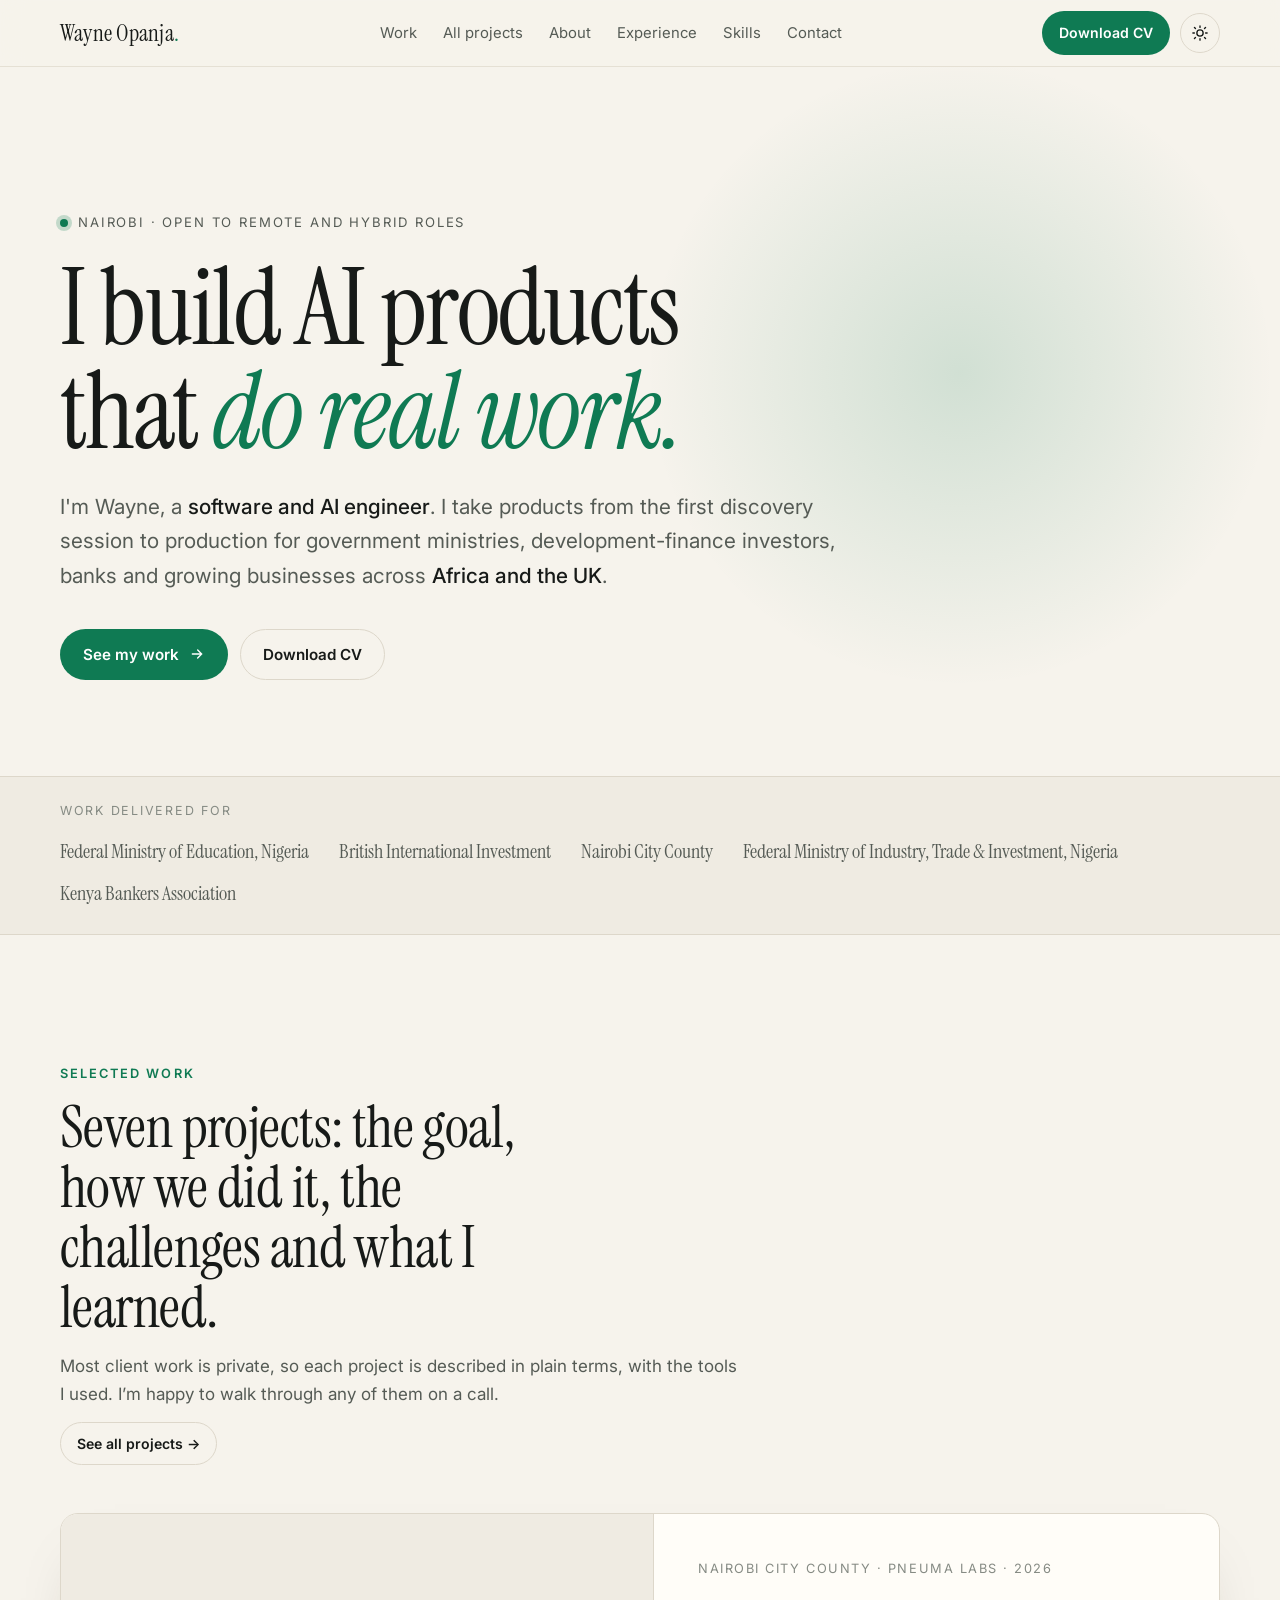
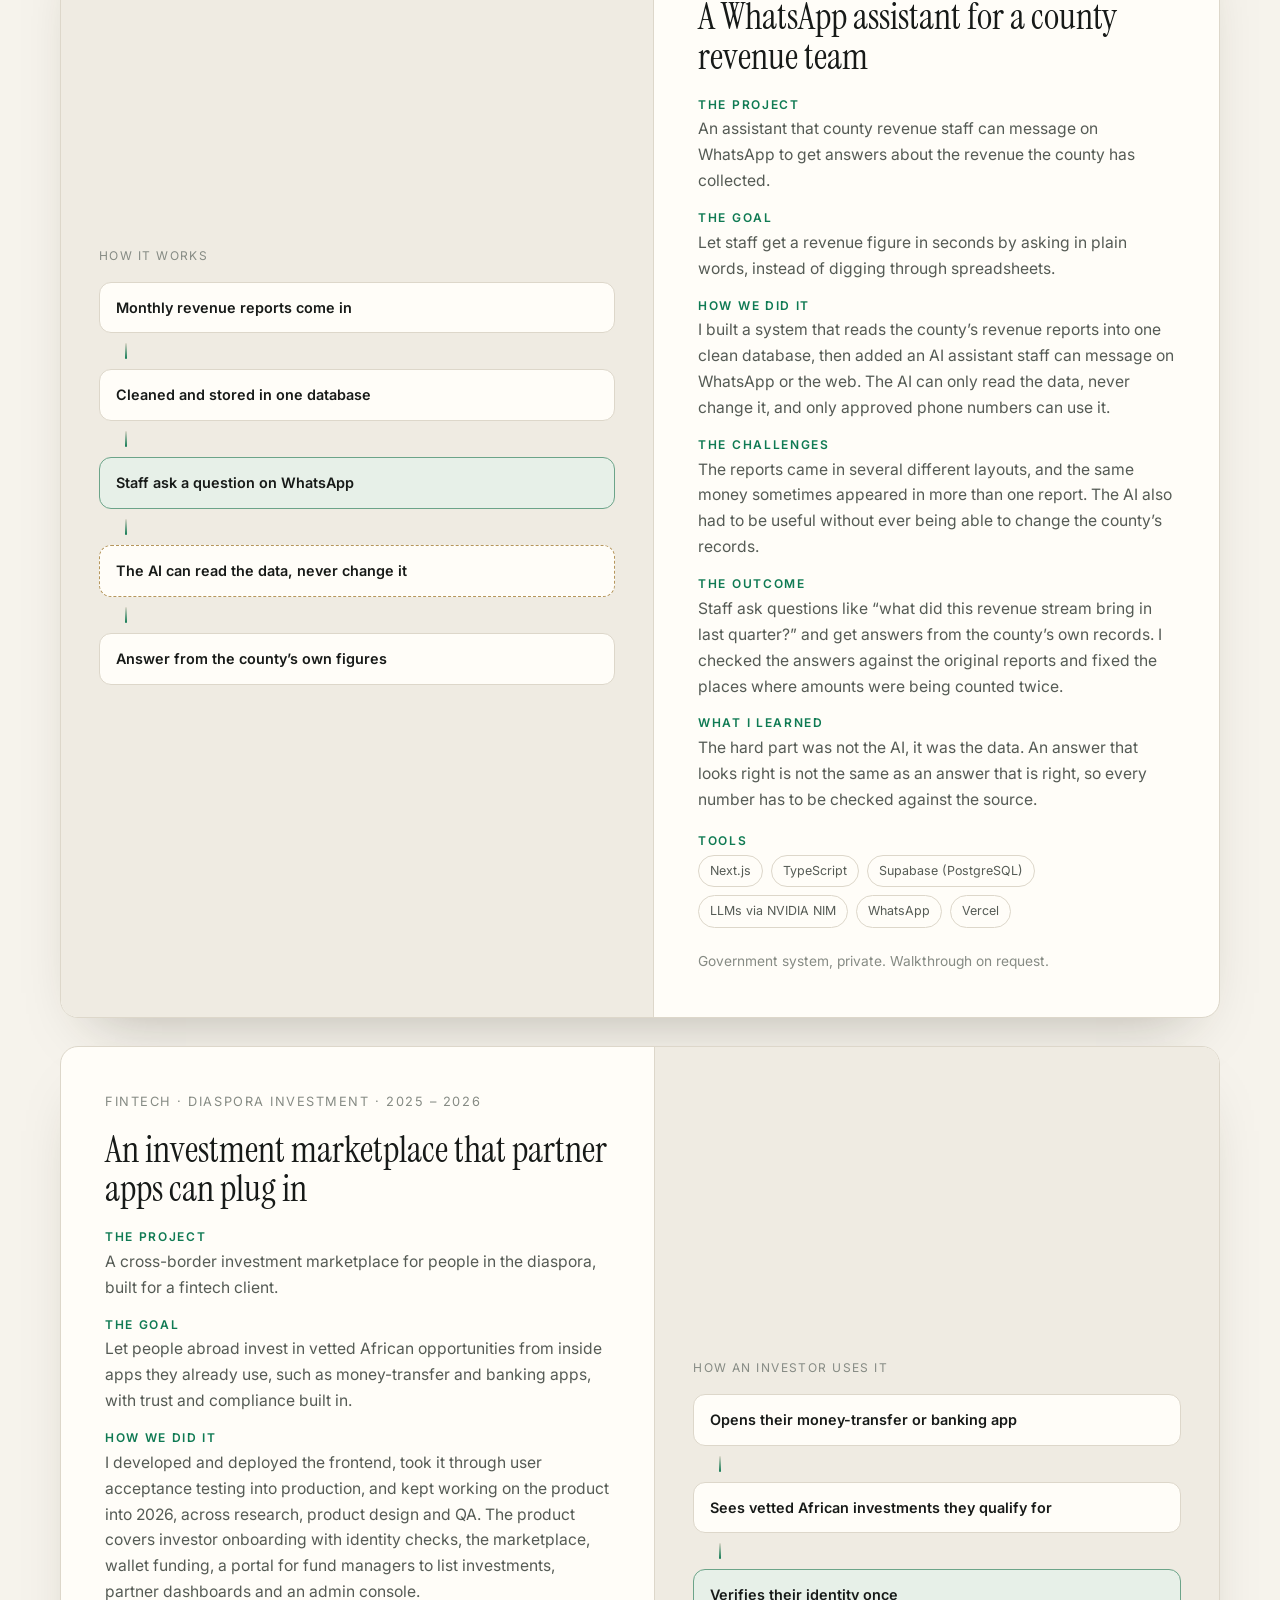
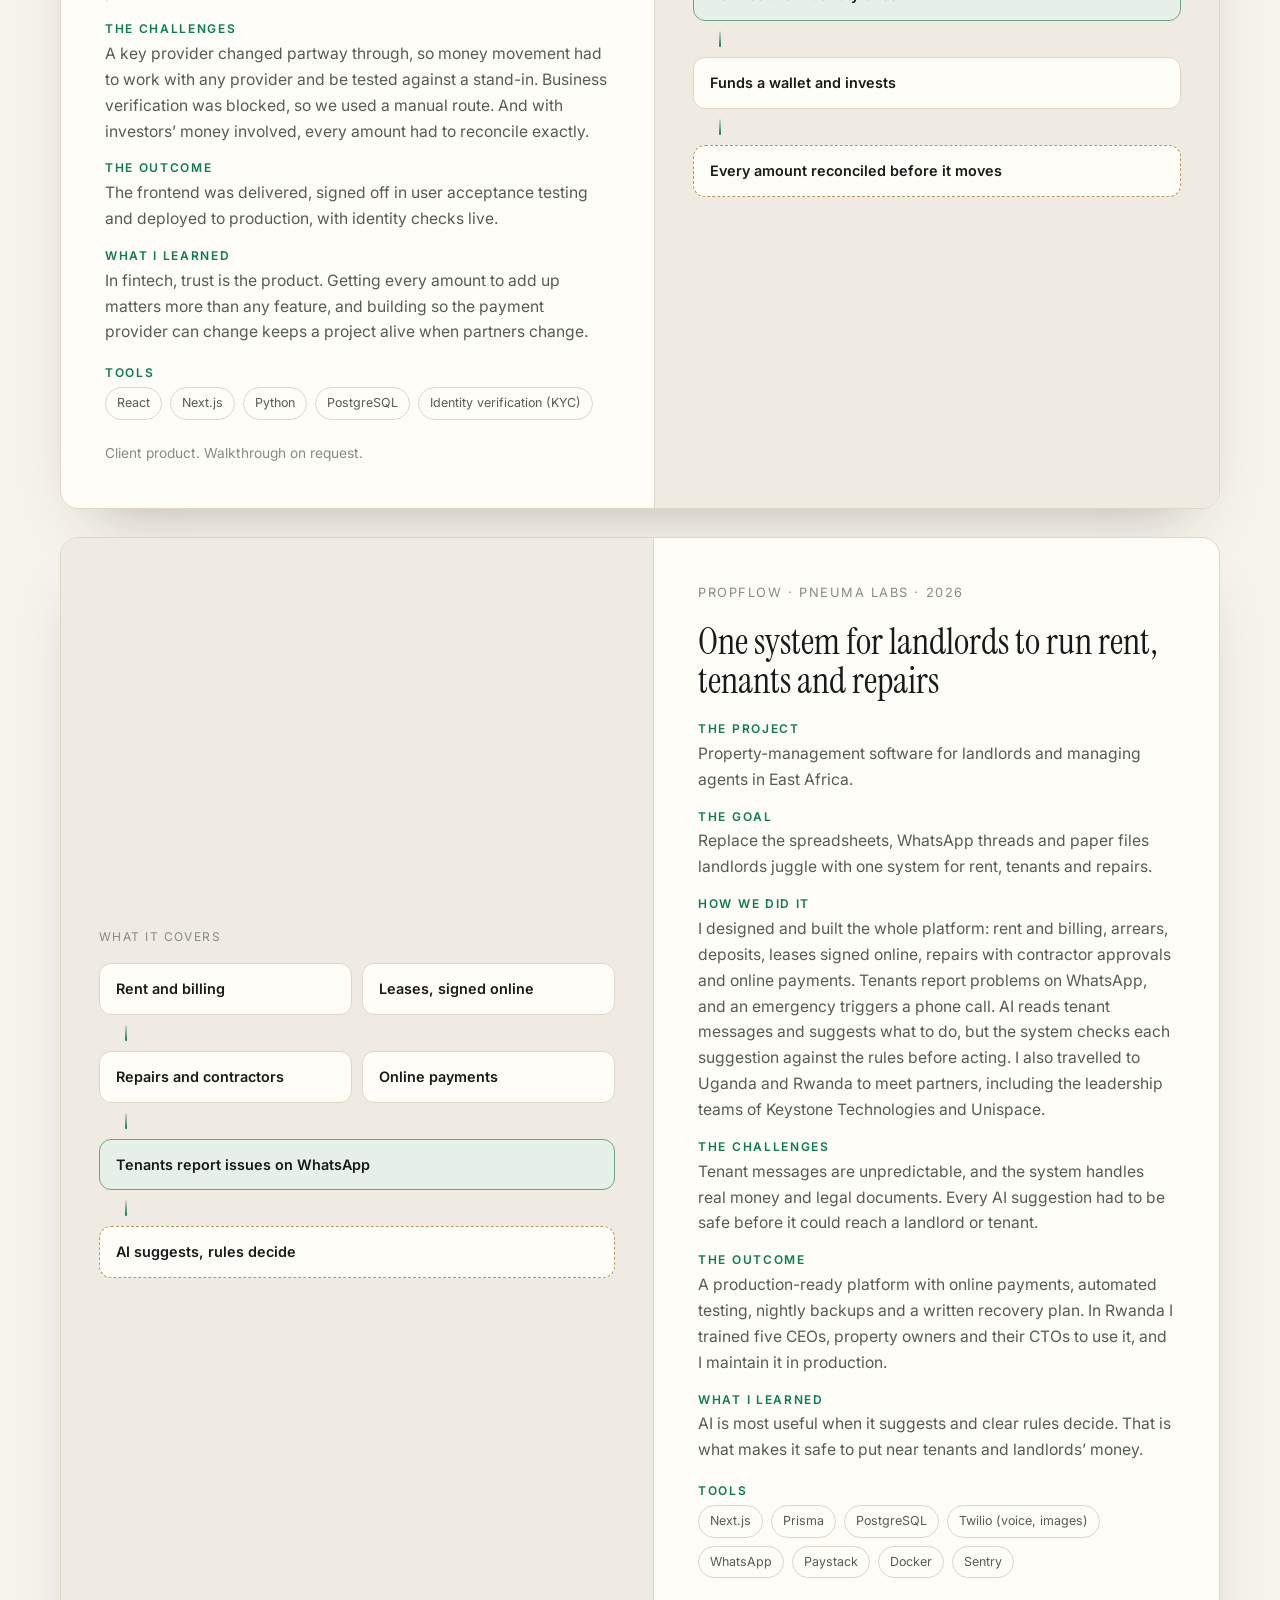
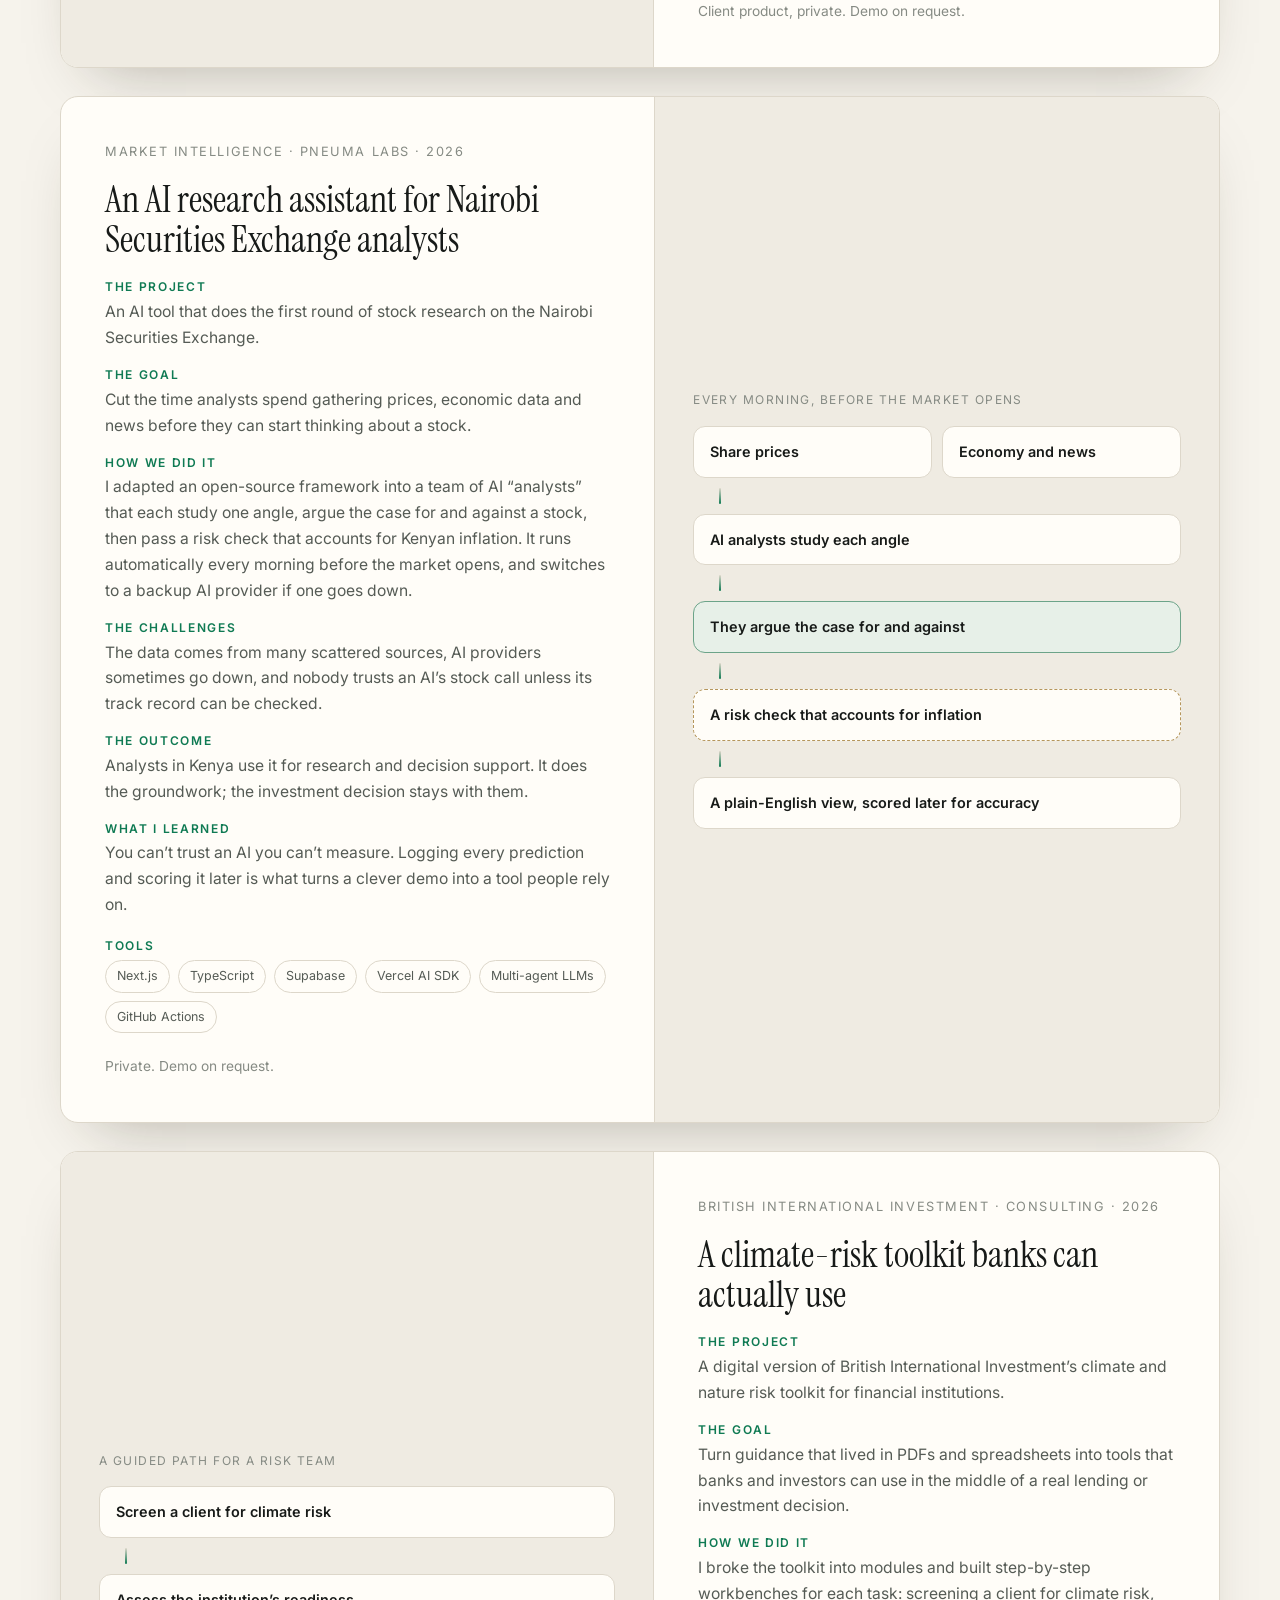
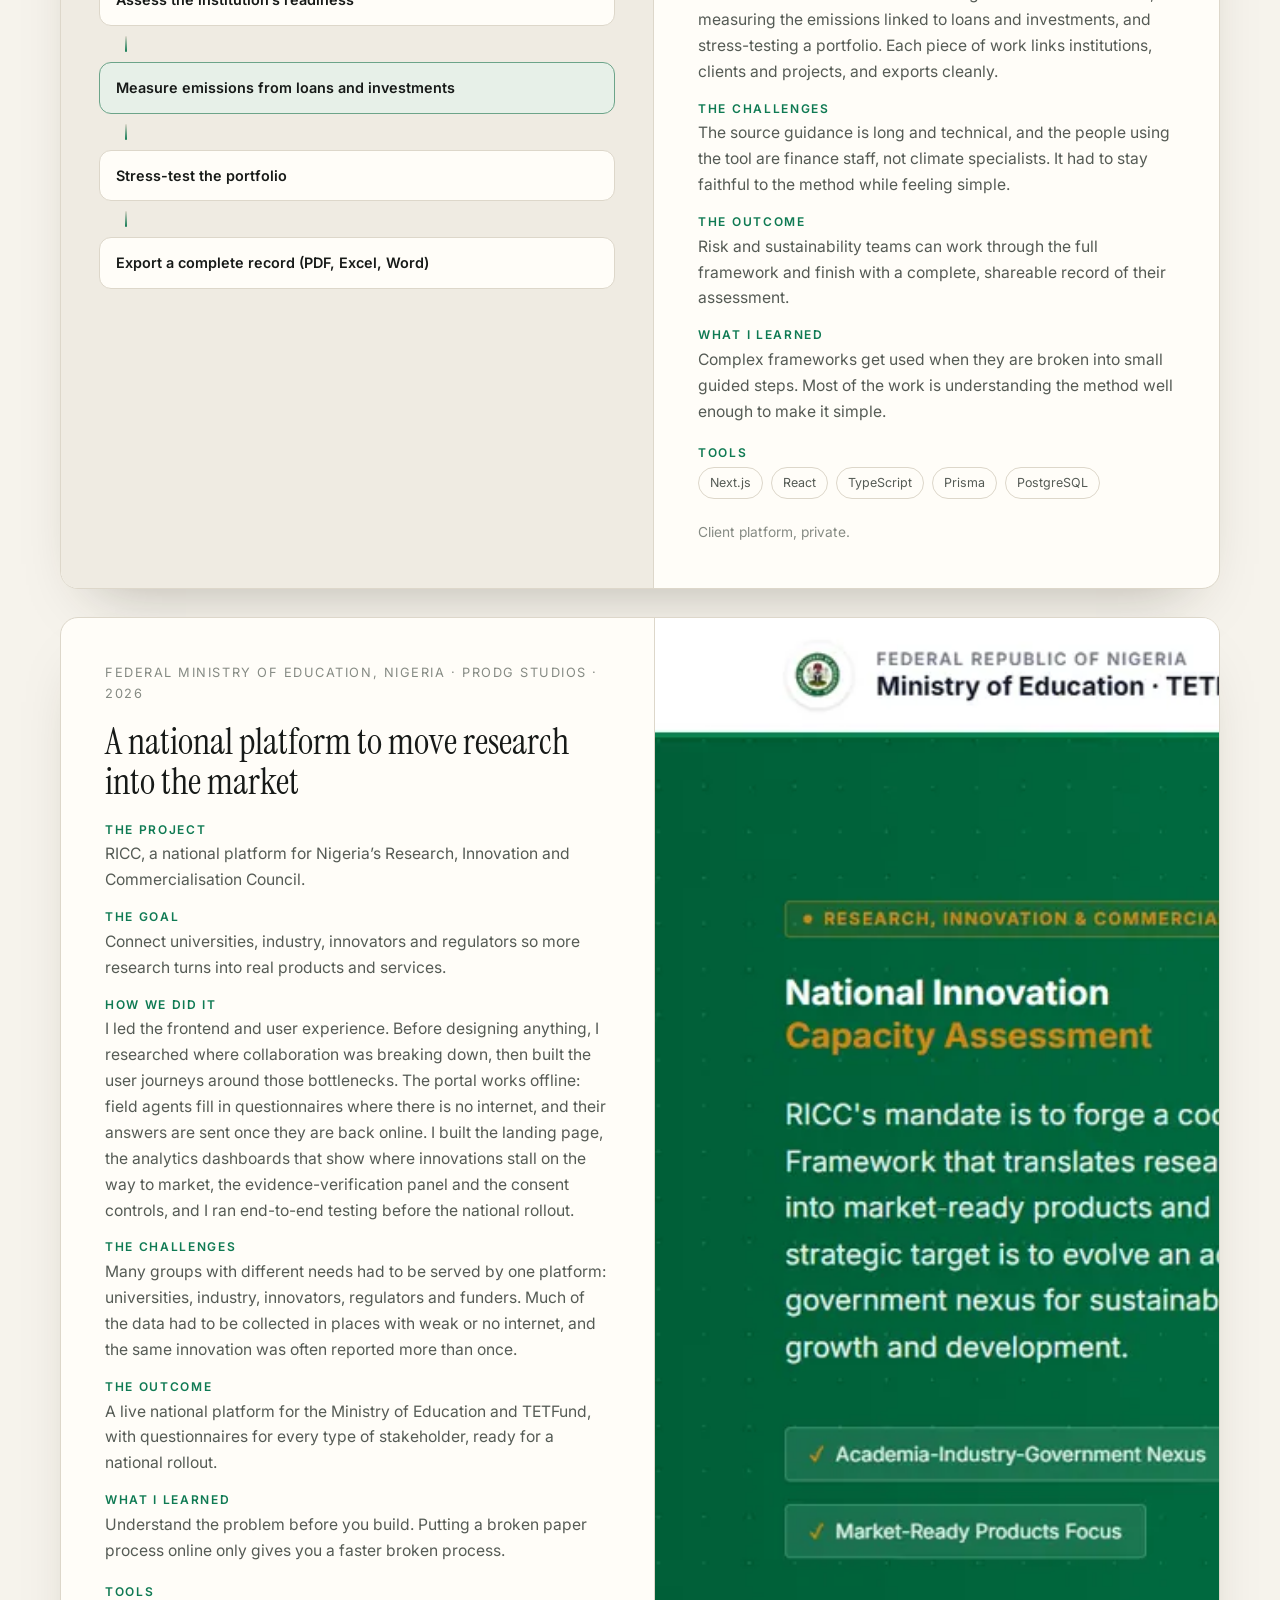
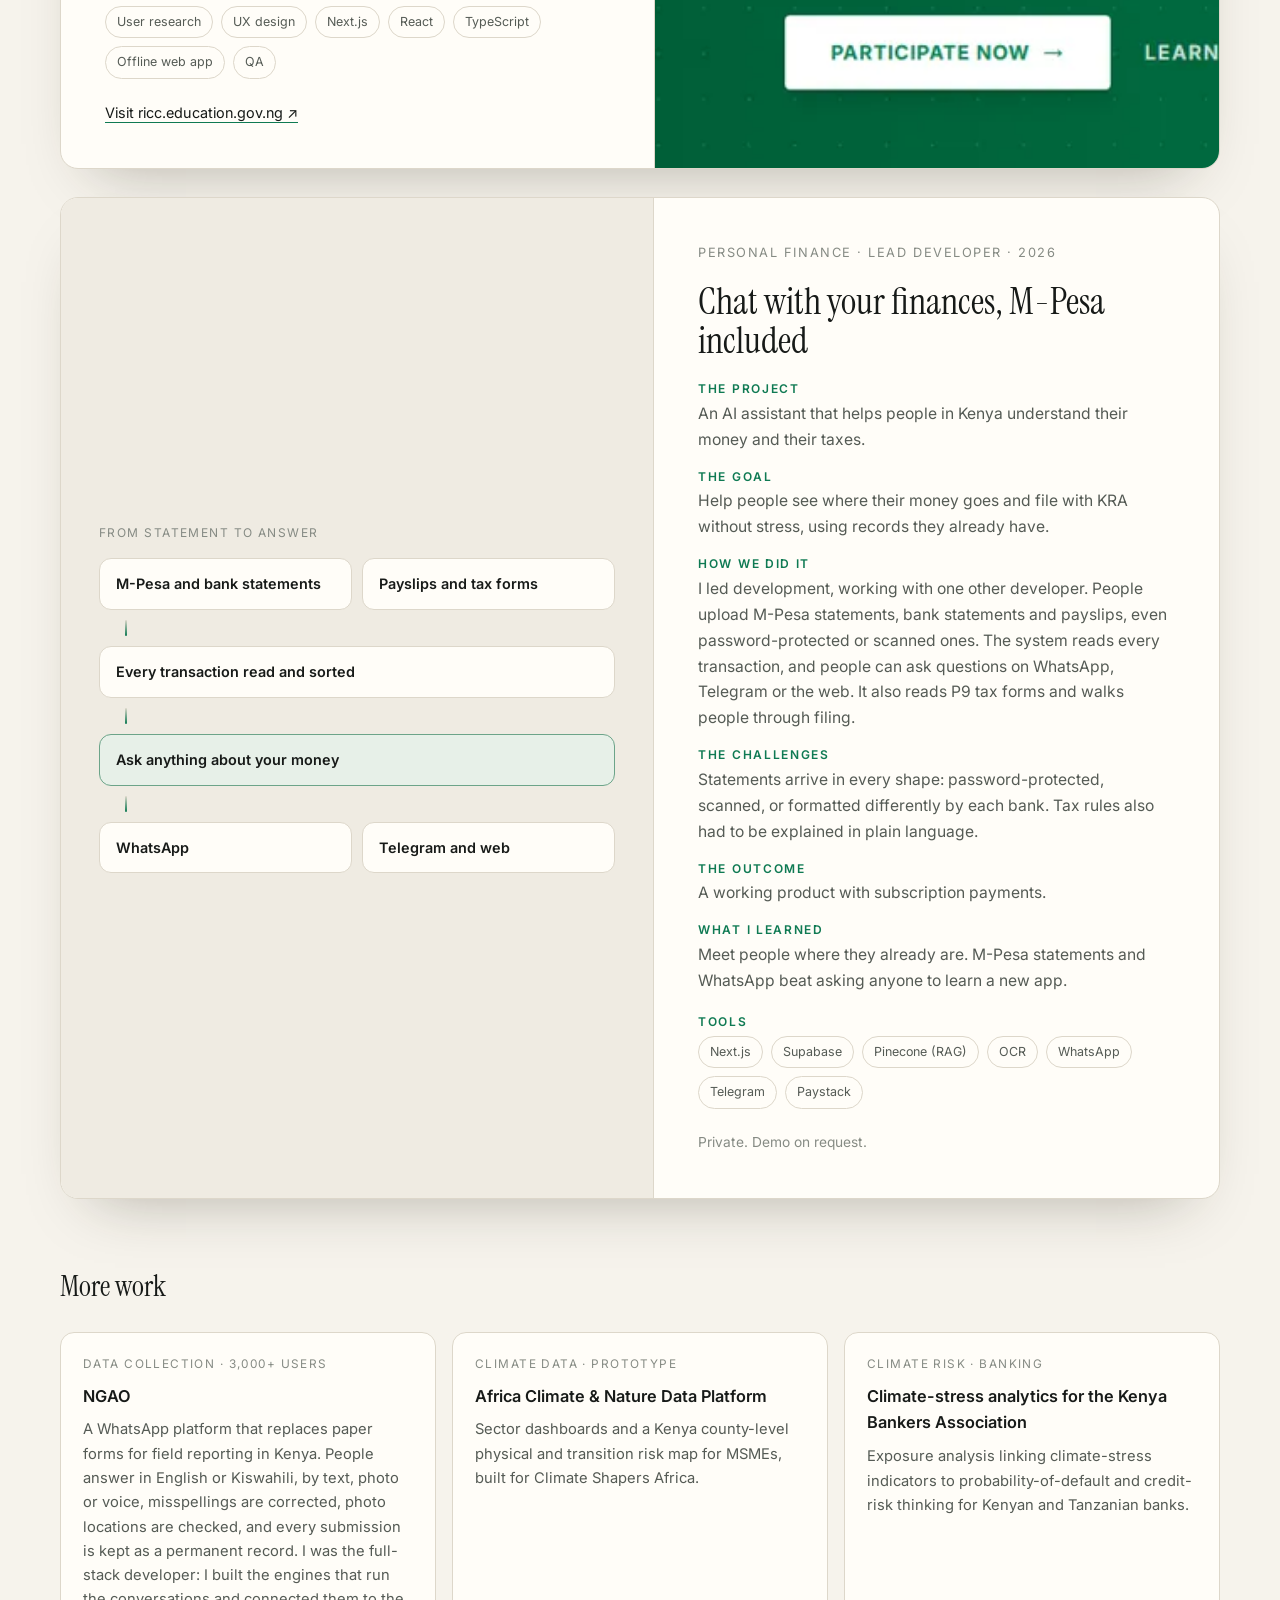
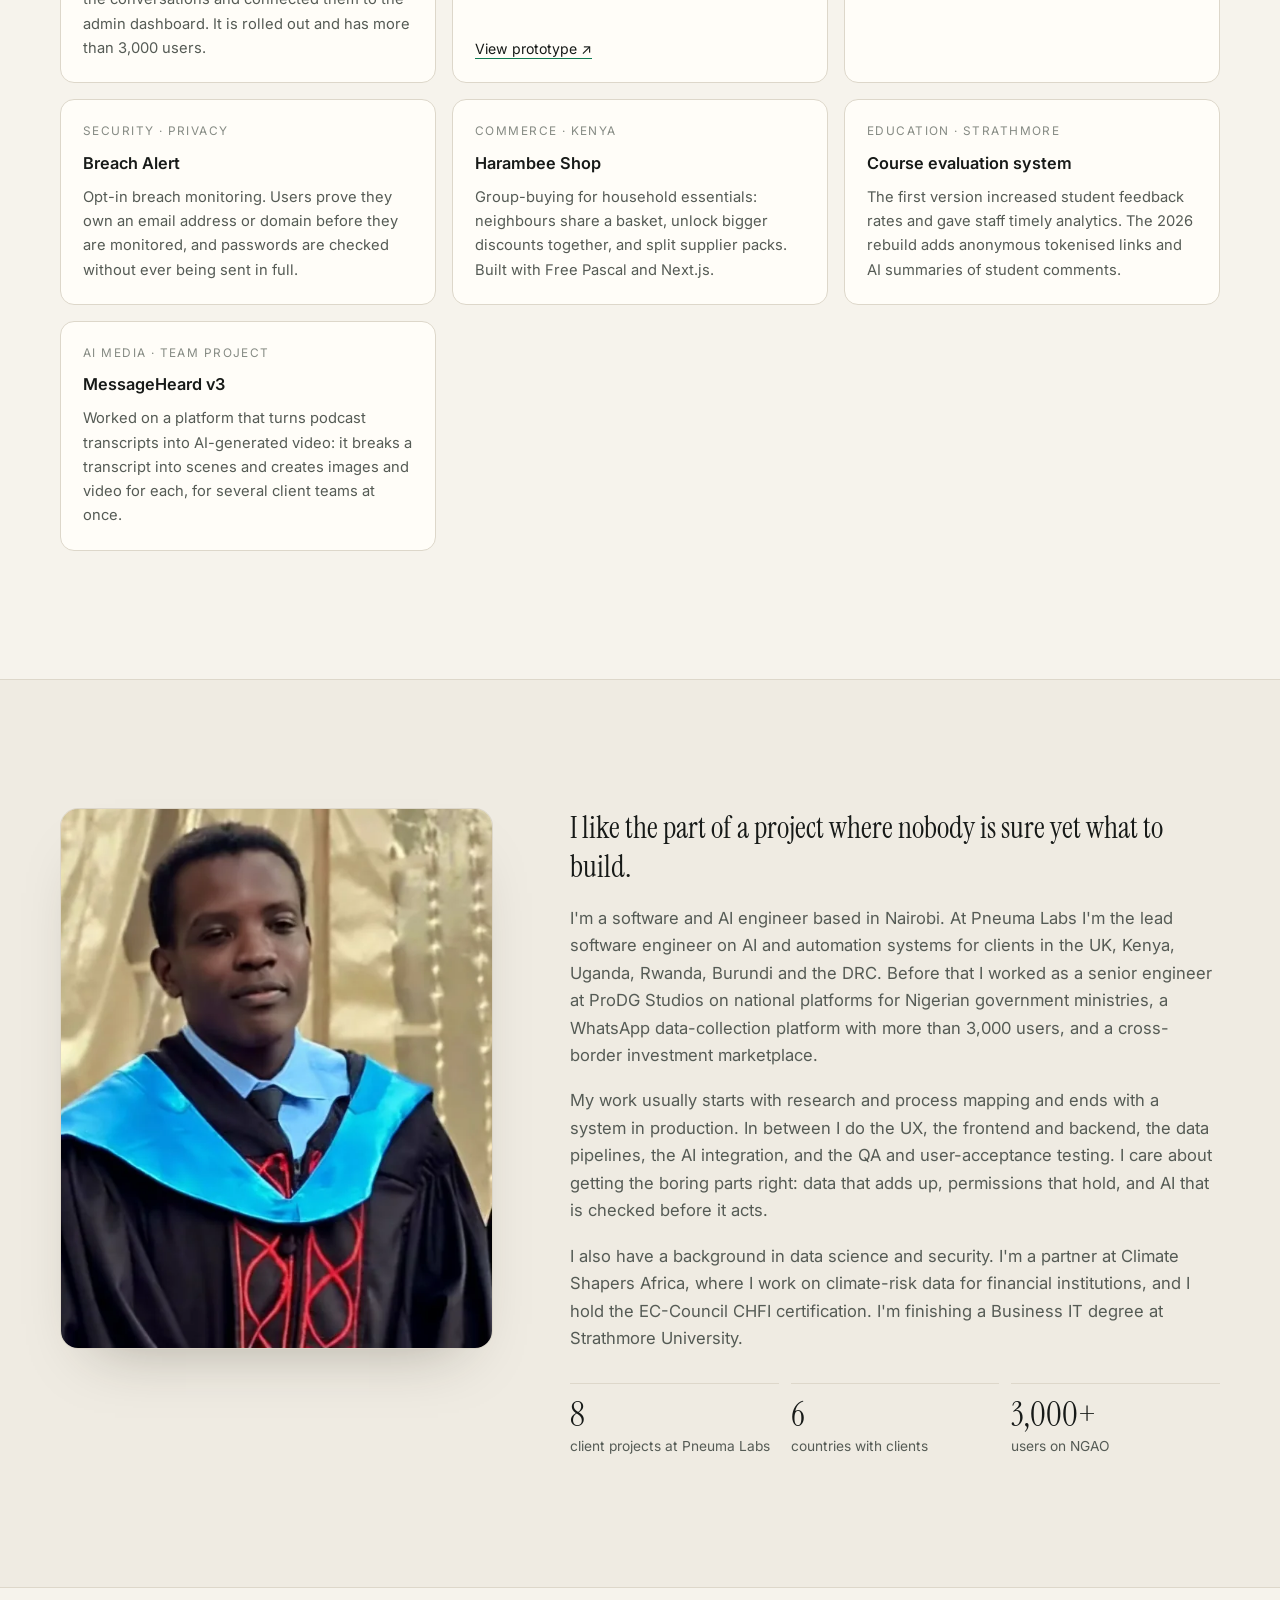
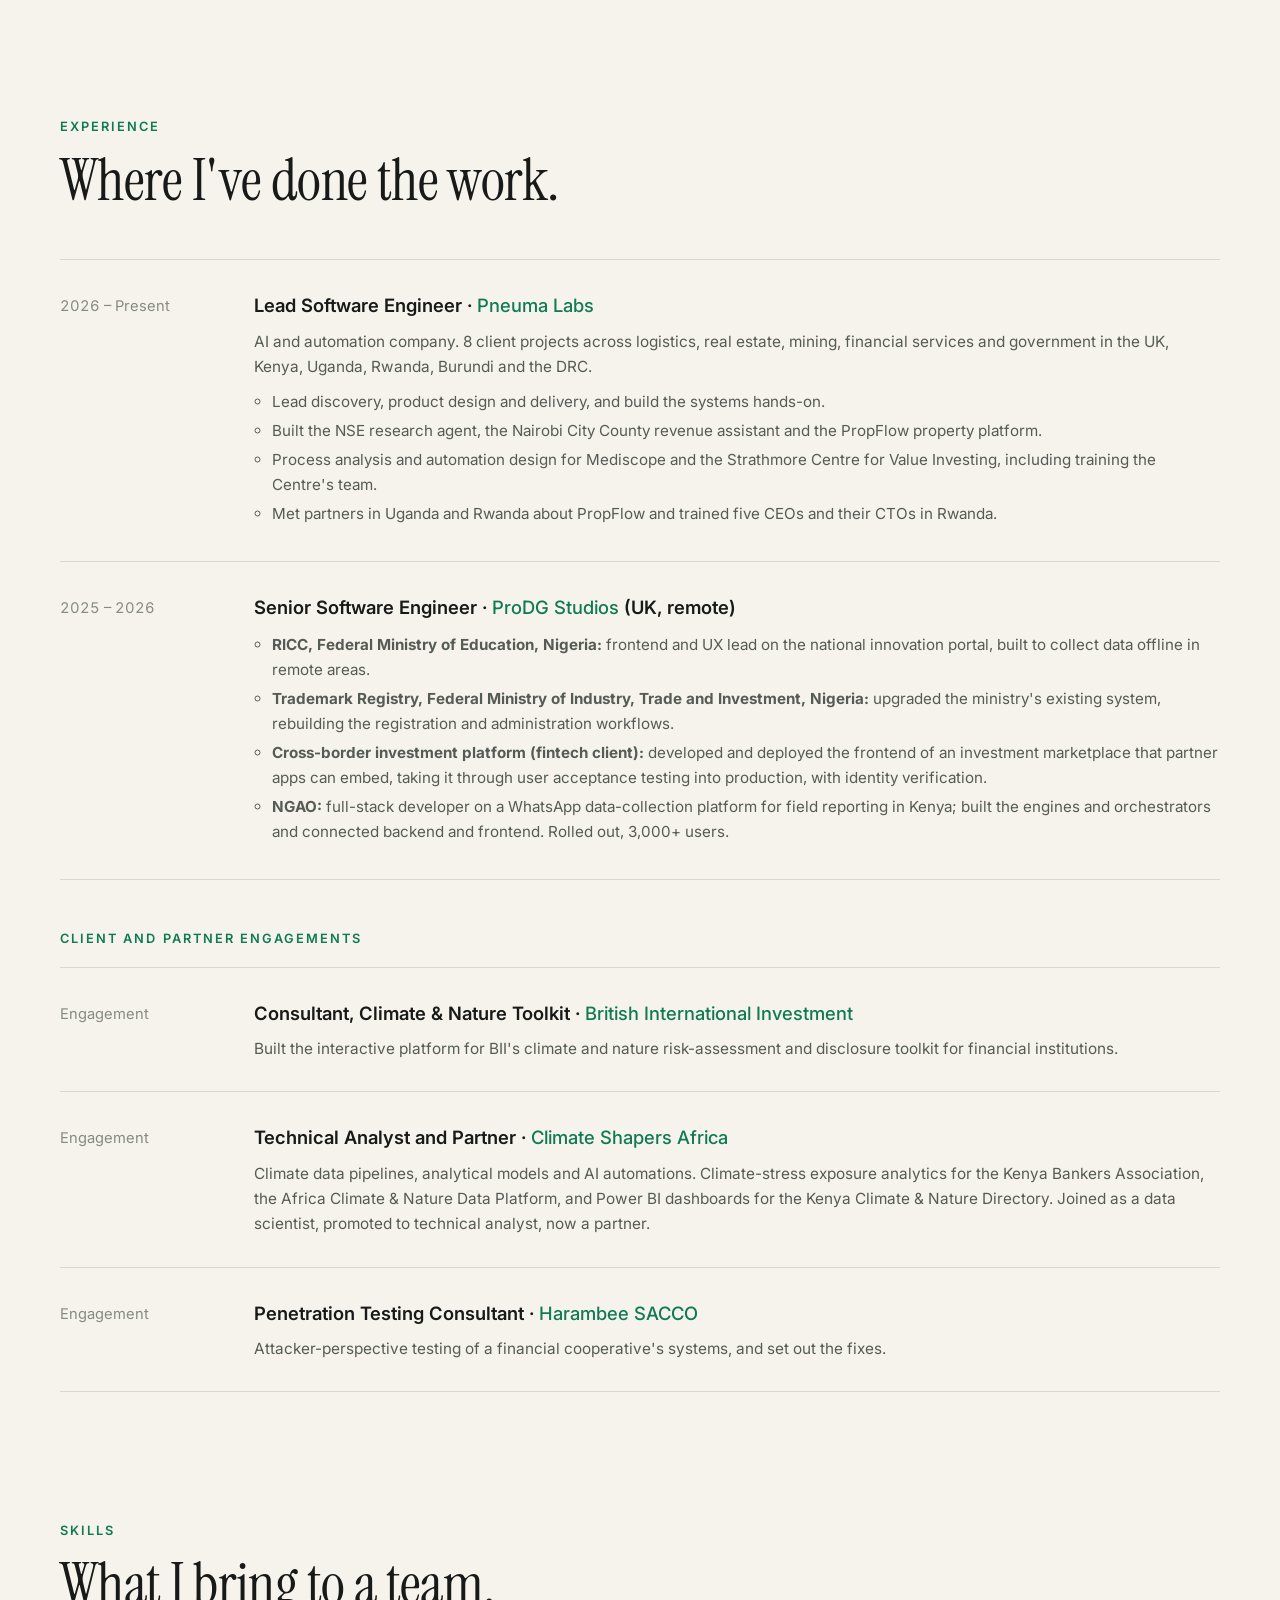
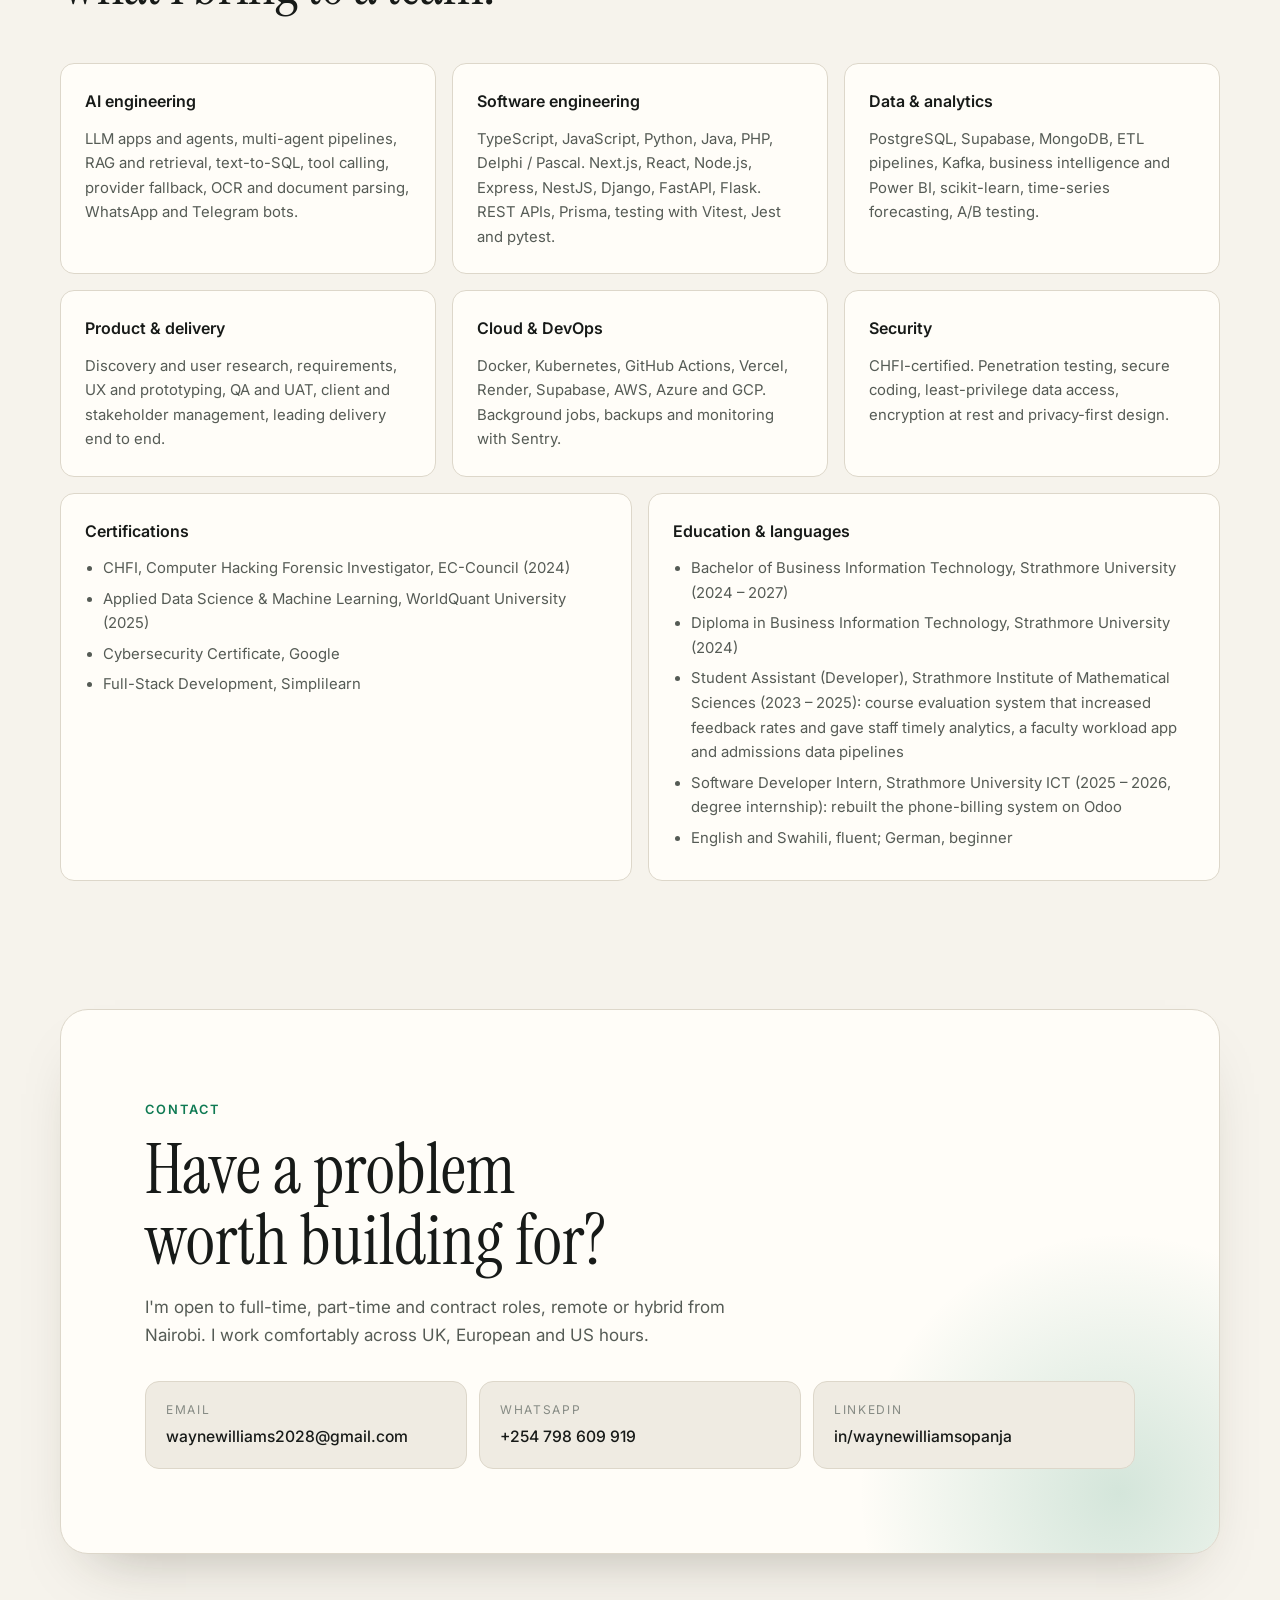
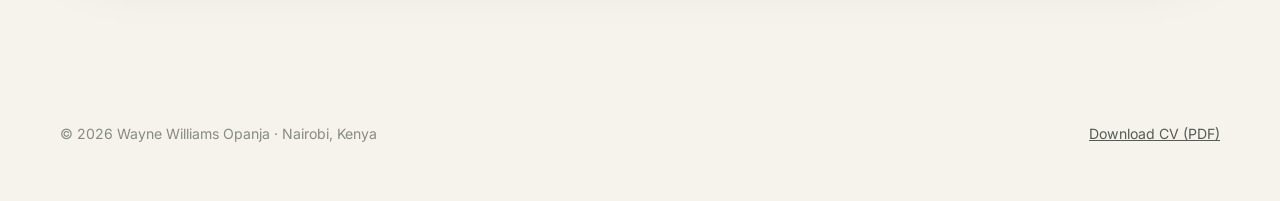
==== index.html @ 6ab4ae07 "Project list: add where each project ran, Kenya Bankers Association only, no 'confidential'; All pro" ====
<!doctype html>
<html lang="en" class="no-js">
<head>
<meta charset="utf-8">
<meta name="viewport" content="width=device-width, initial-scale=1">
<title>Wayne Williams Opanja · Software &amp; AI Engineer</title>
<meta name="description" content="Software and AI engineer in Nairobi. I build AI products end to end for government, finance and climate teams across Africa and the UK.">
<link rel="canonical" href="https://wayne-spec.github.io/">
<meta name="theme-color" content="#0c0e0d">

<meta property="og:type" content="website">
<meta property="og:url" content="https://wayne-spec.github.io/">
<meta property="og:title" content="Wayne Williams Opanja · Software & AI Engineer">
<meta property="og:description" content="I build AI products end to end for government, finance and climate teams across Africa and the UK.">
<meta property="og:image" content="https://wayne-spec.github.io/assets/og.png">
<meta property="og:image:width" content="1200">
<meta property="og:image:height" content="630">
<meta property="og:image:alt" content="Wayne Williams Opanja, Software & AI Engineer">
<meta name="twitter:card" content="summary_large_image">

<link rel="icon" href="assets/favicon.svg" type="image/svg+xml">
<link rel="preconnect" href="https://fonts.googleapis.com">
<link rel="preconnect" href="https://fonts.gstatic.com" crossorigin>
<link href="https://fonts.googleapis.com/css2?family=Instrument+Serif:ital@0;1&family=Inter:wght@400;500;600&display=swap" rel="stylesheet">
<link rel="stylesheet" href="assets/css/site.css">
<script>
  document.documentElement.classList.remove('no-js');
  try { var t = localStorage.getItem('theme'); if (t) document.documentElement.setAttribute('data-theme', t); } catch (e) {}
</script>
<script type="application/ld+json">
{
  "@context": "https://schema.org",
  "@type": "Person",
  "name": "Wayne Williams Opanja",
  "jobTitle": "Software & AI Engineer",
  "url": "https://wayne-spec.github.io/",
  "email": "mailto:waynewilliams2028@gmail.com",
  "address": { "@type": "PostalAddress", "addressLocality": "Nairobi", "addressCountry": "KE" },
  "alumniOf": "Strathmore University",
  "sameAs": ["https://www.linkedin.com/in/waynewilliamsopanja", "https://github.com/wayne-spec"]
}
</script>
</head>
<body>
<a class="skip" href="#main">Skip to content</a>

<header class="site-header">
  <nav class="wrap nav" aria-label="Main">
    <a class="brand" href="#top">Wayne Opanja<span>.</span></a>
    <ul class="nav-links" id="nav-links">
      <li><a href="#work">Work</a></li>
      <li><a href="projects.html">All projects</a></li>
      <li><a href="#about">About</a></li>
      <li><a href="#experience">Experience</a></li>
      <li><a href="#skills">Skills</a></li>
      <li><a href="#contact">Contact</a></li>
    </ul>
    <div class="nav-actions">
      <a class="btn btn-primary btn-sm btn-cv" href="assets/Wayne-Williams-Opanja-CV.pdf" download>Download CV</a>
      <button class="icon-btn" id="theme-toggle" type="button" aria-label="Switch colour theme">
        <svg viewBox="0 0 24 24" fill="none" stroke="currentColor" stroke-width="1.8" stroke-linecap="round" aria-hidden="true"><circle cx="12" cy="12" r="4.2"/><path d="M12 2.5v2M12 19.5v2M4.6 4.6 6 6M18 18l1.4 1.4M2.5 12h2M19.5 12h2M4.6 19.4 6 18M18 6l1.4-1.4"/></svg>
      </button>
      <button class="icon-btn menu-btn" id="menu-toggle" type="button" aria-label="Open menu" aria-expanded="false" aria-controls="nav-links">
        <svg viewBox="0 0 24 24" fill="none" stroke="currentColor" stroke-width="1.8" stroke-linecap="round" aria-hidden="true"><path d="M4 7h16M4 12h16M4 17h16"/></svg>
      </button>
    </div>
  </nav>
</header>

<main id="main">
  <section class="hero" id="top">
    <div class="wrap">
      <span class="eyebrow"><span class="dot" aria-hidden="true"></span>Nairobi · Open to remote and hybrid roles</span>
      <h1>I build AI products that <em>do real work.</em></h1>
      <p class="lede">I'm Wayne, a <strong>software and AI engineer</strong>. I take products from the first discovery session to production for government ministries, development-finance investors, banks and growing businesses across <strong>Africa and the UK</strong>.</p>
      <div class="hero-ctas">
        <a class="btn btn-primary" href="#work">See my work
          <svg viewBox="0 0 24 24" fill="none" stroke="currentColor" stroke-width="2" stroke-linecap="round" aria-hidden="true"><path d="M5 12h14M13 6l6 6-6 6"/></svg></a>
        <a class="btn btn-ghost" href="assets/Wayne-Williams-Opanja-CV.pdf" download>Download CV</a>
      </div>
    </div>
  </section>

  <div class="proof" aria-label="Organisations I have delivered work for">
    <div class="wrap">
      <span class="proof-label">Work delivered for</span>
      <ul>
        <li>Federal Ministry of Education, Nigeria</li>
        <li>British International Investment</li>
        <li>Nairobi City County</li>
        <li>Federal Ministry of Industry, Trade &amp; Investment, Nigeria</li>
        <li>Kenya Bankers Association</li>
      </ul>
    </div>
  </div>

  <section class="section" id="work">
    <div class="wrap">
      <div class="section-head">
        <span class="kicker">Selected work</span>
        <h2>Seven projects: the goal, how we did it, the challenges and what I learned.</h2>
        <p>Most client work is private, so each project is described in plain terms, with the tools I used. I’m happy to walk through any of them on a call.</p>
        <p><a class="btn btn-ghost btn-sm" href="projects.html">See all projects →</a></p>
      </div>

      <div class="cases">
        <article class="case reveal">
          <div class="case-visual" aria-hidden="true"><div class="diagram"><div class="diagram-caption">How it works</div><div class="flow"><div class="node"><b>Monthly revenue reports come in</b></div><div class="arrow"></div><div class="node"><b>Cleaned and stored in one database</b></div><div class="arrow"></div><div class="node hot"><b>Staff ask a question on WhatsApp</b></div><div class="arrow"></div><div class="node guard"><b>The AI can read the data, never change it</b></div><div class="arrow"></div><div class="node"><b>Answer from the county’s own figures</b></div></div></div></div>
          <div class="case-body">
            <span class="case-meta">Nairobi City County · Pneuma Labs · 2026</span>
            <h3>A WhatsApp assistant for a county revenue team</h3>
            <dl><div><dt>The project</dt><dd>An assistant that county revenue staff can message on WhatsApp to get answers about the revenue the county has collected.</dd></div><div><dt>The goal</dt><dd>Let staff get a revenue figure in seconds by asking in plain words, instead of digging through spreadsheets.</dd></div><div><dt>How we did it</dt><dd>I built a system that reads the county’s revenue reports into one clean database, then added an AI assistant staff can message on WhatsApp or the web. The AI can only read the data, never change it, and only approved phone numbers can use it.</dd></div><div><dt>The challenges</dt><dd>The reports came in several different layouts, and the same money sometimes appeared in more than one report. The AI also had to be useful without ever being able to change the county’s records.</dd></div><div><dt>The outcome</dt><dd>Staff ask questions like “what did this revenue stream bring in last quarter?” and get answers from the county’s own records. I checked the answers against the original reports and fixed the places where amounts were being counted twice.</dd></div><div><dt>What I learned</dt><dd>The hard part was not the AI, it was the data. An answer that looks right is not the same as an answer that is right, so every number has to be checked against the source.</dd></div></dl>
            <div><dt class="tools-label">Tools</dt><ul class="chips" aria-label="Tools used"><li>Next.js</li><li>TypeScript</li><li>Supabase (PostgreSQL)</li><li>LLMs via NVIDIA NIM</li><li>WhatsApp</li><li>Vercel</li></ul></div>
            <div class="case-links"><span class="private">Government system, private. Walkthrough on request.</span></div>
          </div>
        </article>
        <article class="case reveal">
          <div class="case-visual" aria-hidden="true"><div class="diagram"><div class="diagram-caption">How an investor uses it</div><div class="flow"><div class="node"><b>Opens their money-transfer or banking app</b></div><div class="arrow"></div><div class="node"><b>Sees vetted African investments they qualify for</b></div><div class="arrow"></div><div class="node hot"><b>Verifies their identity once</b></div><div class="arrow"></div><div class="node"><b>Funds a wallet and invests</b></div><div class="arrow"></div><div class="node guard"><b>Every amount reconciled before it moves</b></div></div></div></div>
          <div class="case-body">
            <span class="case-meta">Fintech · Diaspora investment · 2025 – 2026</span>
            <h3>An investment marketplace that partner apps can plug in</h3>
            <dl><div><dt>The project</dt><dd>A cross-border investment marketplace for people in the diaspora, built for a fintech client.</dd></div><div><dt>The goal</dt><dd>Let people abroad invest in vetted African opportunities from inside apps they already use, such as money-transfer and banking apps, with trust and compliance built in.</dd></div><div><dt>How we did it</dt><dd>I developed and deployed the frontend, took it through user acceptance testing into production, and kept working on the product into 2026, across research, product design and QA. The product covers investor onboarding with identity checks, the marketplace, wallet funding, a portal for fund managers to list investments, partner dashboards and an admin console.</dd></div><div><dt>The challenges</dt><dd>A key provider changed partway through, so money movement had to work with any provider and be tested against a stand-in. Business verification was blocked, so we used a manual route. And with investors’ money involved, every amount had to reconcile exactly.</dd></div><div><dt>The outcome</dt><dd>The frontend was delivered, signed off in user acceptance testing and deployed to production, with identity checks live.</dd></div><div><dt>What I learned</dt><dd>In fintech, trust is the product. Getting every amount to add up matters more than any feature, and building so the payment provider can change keeps a project alive when partners change.</dd></div></dl>
            <div><dt class="tools-label">Tools</dt><ul class="chips" aria-label="Tools used"><li>React</li><li>Next.js</li><li>Python</li><li>PostgreSQL</li><li>Identity verification (KYC)</li></ul></div>
            <div class="case-links"><span class="private">Client product. Walkthrough on request.</span></div>
          </div>
        </article>
        <article class="case reveal">
          <div class="case-visual" aria-hidden="true"><div class="diagram"><div class="diagram-caption">What it covers</div><div class="flow"><div class="split"><div class="node"><b>Rent and billing</b></div><div class="node"><b>Leases, signed online</b></div></div><div class="arrow"></div><div class="split"><div class="node"><b>Repairs and contractors</b></div><div class="node"><b>Online payments</b></div></div><div class="arrow"></div><div class="node hot"><b>Tenants report issues on WhatsApp</b></div><div class="arrow"></div><div class="node guard"><b>AI suggests, rules decide</b></div></div></div></div>
          <div class="case-body">
            <span class="case-meta">PropFlow · Pneuma Labs · 2026</span>
            <h3>One system for landlords to run rent, tenants and repairs</h3>
            <dl><div><dt>The project</dt><dd>Property-management software for landlords and managing agents in East Africa.</dd></div><div><dt>The goal</dt><dd>Replace the spreadsheets, WhatsApp threads and paper files landlords juggle with one system for rent, tenants and repairs.</dd></div><div><dt>How we did it</dt><dd>I designed and built the whole platform: rent and billing, arrears, deposits, leases signed online, repairs with contractor approvals and online payments. Tenants report problems on WhatsApp, and an emergency triggers a phone call. AI reads tenant messages and suggests what to do, but the system checks each suggestion against the rules before acting. I also travelled to Uganda and Rwanda to meet partners, including the leadership teams of Keystone Technologies and Unispace.</dd></div><div><dt>The challenges</dt><dd>Tenant messages are unpredictable, and the system handles real money and legal documents. Every AI suggestion had to be safe before it could reach a landlord or tenant.</dd></div><div><dt>The outcome</dt><dd>A production-ready platform with online payments, automated testing, nightly backups and a written recovery plan. In Rwanda I trained five CEOs, property owners and their CTOs to use it, and I maintain it in production.</dd></div><div><dt>What I learned</dt><dd>AI is most useful when it suggests and clear rules decide. That is what makes it safe to put near tenants and landlords’ money.</dd></div></dl>
            <div><dt class="tools-label">Tools</dt><ul class="chips" aria-label="Tools used"><li>Next.js</li><li>Prisma</li><li>PostgreSQL</li><li>Twilio (voice, images)</li><li>WhatsApp</li><li>Paystack</li><li>Docker</li><li>Sentry</li></ul></div>
            <div class="case-links"><span class="private">Client product, private. Demo on request.</span></div>
          </div>
        </article>
        <article class="case reveal">
          <div class="case-visual" aria-hidden="true"><div class="diagram"><div class="diagram-caption">Every morning, before the market opens</div><div class="flow"><div class="split"><div class="node"><b>Share prices</b></div><div class="node"><b>Economy and news</b></div></div><div class="arrow"></div><div class="node"><b>AI analysts study each angle</b></div><div class="arrow"></div><div class="node hot"><b>They argue the case for and against</b></div><div class="arrow"></div><div class="node guard"><b>A risk check that accounts for inflation</b></div><div class="arrow"></div><div class="node"><b>A plain-English view, scored later for accuracy</b></div></div></div></div>
          <div class="case-body">
            <span class="case-meta">Market intelligence · Pneuma Labs · 2026</span>
            <h3>An AI research assistant for Nairobi Securities Exchange analysts</h3>
            <dl><div><dt>The project</dt><dd>An AI tool that does the first round of stock research on the Nairobi Securities Exchange.</dd></div><div><dt>The goal</dt><dd>Cut the time analysts spend gathering prices, economic data and news before they can start thinking about a stock.</dd></div><div><dt>How we did it</dt><dd>I adapted an open-source framework into a team of AI “analysts” that each study one angle, argue the case for and against a stock, then pass a risk check that accounts for Kenyan inflation. It runs automatically every morning before the market opens, and switches to a backup AI provider if one goes down.</dd></div><div><dt>The challenges</dt><dd>The data comes from many scattered sources, AI providers sometimes go down, and nobody trusts an AI’s stock call unless its track record can be checked.</dd></div><div><dt>The outcome</dt><dd>Analysts in Kenya use it for research and decision support. It does the groundwork; the investment decision stays with them.</dd></div><div><dt>What I learned</dt><dd>You can’t trust an AI you can’t measure. Logging every prediction and scoring it later is what turns a clever demo into a tool people rely on.</dd></div></dl>
            <div><dt class="tools-label">Tools</dt><ul class="chips" aria-label="Tools used"><li>Next.js</li><li>TypeScript</li><li>Supabase</li><li>Vercel AI SDK</li><li>Multi-agent LLMs</li><li>GitHub Actions</li></ul></div>
            <div class="case-links"><span class="private">Private. Demo on request.</span></div>
          </div>
        </article>
        <article class="case reveal">
          <div class="case-visual" aria-hidden="true"><div class="diagram"><div class="diagram-caption">A guided path for a risk team</div><div class="flow"><div class="node"><b>Screen a client for climate risk</b></div><div class="arrow"></div><div class="node"><b>Assess the institution’s readiness</b></div><div class="arrow"></div><div class="node hot"><b>Measure emissions from loans and investments</b></div><div class="arrow"></div><div class="node"><b>Stress-test the portfolio</b></div><div class="arrow"></div><div class="node"><b>Export a complete record (PDF, Excel, Word)</b></div></div></div></div>
          <div class="case-body">
            <span class="case-meta">British International Investment · Consulting · 2026</span>
            <h3>A climate-risk toolkit banks can actually use</h3>
            <dl><div><dt>The project</dt><dd>A digital version of British International Investment’s climate and nature risk toolkit for financial institutions.</dd></div><div><dt>The goal</dt><dd>Turn guidance that lived in PDFs and spreadsheets into tools that banks and investors can use in the middle of a real lending or investment decision.</dd></div><div><dt>How we did it</dt><dd>I broke the toolkit into modules and built step-by-step workbenches for each task: screening a client for climate risk, measuring the emissions linked to loans and investments, and stress-testing a portfolio. Each piece of work links institutions, clients and projects, and exports cleanly.</dd></div><div><dt>The challenges</dt><dd>The source guidance is long and technical, and the people using the tool are finance staff, not climate specialists. It had to stay faithful to the method while feeling simple.</dd></div><div><dt>The outcome</dt><dd>Risk and sustainability teams can work through the full framework and finish with a complete, shareable record of their assessment.</dd></div><div><dt>What I learned</dt><dd>Complex frameworks get used when they are broken into small guided steps. Most of the work is understanding the method well enough to make it simple.</dd></div></dl>
            <div><dt class="tools-label">Tools</dt><ul class="chips" aria-label="Tools used"><li>Next.js</li><li>React</li><li>TypeScript</li><li>Prisma</li><li>PostgreSQL</li></ul></div>
            <div class="case-links"><span class="private">Client platform, private.</span></div>
          </div>
        </article>
        <article class="case reveal">
          <div class="case-visual"><img src="assets/img/ricc.webp" width="1200" height="684" loading="lazy" alt="Home page of the RICC National Innovation Capacity Assessment platform for Nigeria’s Federal Ministry of Education"></div>
          <div class="case-body">
            <span class="case-meta">Federal Ministry of Education, Nigeria · ProDG Studios · 2026</span>
            <h3>A national platform to move research into the market</h3>
            <dl><div><dt>The project</dt><dd>RICC, a national platform for Nigeria’s Research, Innovation and Commercialisation Council.</dd></div><div><dt>The goal</dt><dd>Connect universities, industry, innovators and regulators so more research turns into real products and services.</dd></div><div><dt>How we did it</dt><dd>I led the frontend and user experience. Before designing anything, I researched where collaboration was breaking down, then built the user journeys around those bottlenecks. The portal works offline: field agents fill in questionnaires where there is no internet, and their answers are sent once they are back online. I built the landing page, the analytics dashboards that show where innovations stall on the way to market, the evidence-verification panel and the consent controls, and I ran end-to-end testing before the national rollout.</dd></div><div><dt>The challenges</dt><dd>Many groups with different needs had to be served by one platform: universities, industry, innovators, regulators and funders. Much of the data had to be collected in places with weak or no internet, and the same innovation was often reported more than once.</dd></div><div><dt>The outcome</dt><dd>A live national platform for the Ministry of Education and TETFund, with questionnaires for every type of stakeholder, ready for a national rollout.</dd></div><div><dt>What I learned</dt><dd>Understand the problem before you build. Putting a broken paper process online only gives you a faster broken process.</dd></div></dl>
            <div><dt class="tools-label">Tools</dt><ul class="chips" aria-label="Tools used"><li>User research</li><li>UX design</li><li>Next.js</li><li>React</li><li>TypeScript</li><li>Offline web app</li><li>QA</li></ul></div>
            <div class="case-links"><a href="https://ricc.education.gov.ng/" target="_blank" rel="noopener">Visit ricc.education.gov.ng ↗</a></div>
          </div>
        </article>
        <article class="case reveal">
          <div class="case-visual" aria-hidden="true"><div class="diagram"><div class="diagram-caption">From statement to answer</div><div class="flow"><div class="split"><div class="node"><b>M-Pesa and bank statements</b></div><div class="node"><b>Payslips and tax forms</b></div></div><div class="arrow"></div><div class="node"><b>Every transaction read and sorted</b></div><div class="arrow"></div><div class="node hot"><b>Ask anything about your money</b></div><div class="arrow"></div><div class="split"><div class="node"><b>WhatsApp</b></div><div class="node"><b>Telegram and web</b></div></div></div></div></div>
          <div class="case-body">
            <span class="case-meta">Personal finance · Lead developer · 2026</span>
            <h3>Chat with your finances, M-Pesa included</h3>
            <dl><div><dt>The project</dt><dd>An AI assistant that helps people in Kenya understand their money and their taxes.</dd></div><div><dt>The goal</dt><dd>Help people see where their money goes and file with KRA without stress, using records they already have.</dd></div><div><dt>How we did it</dt><dd>I led development, working with one other developer. People upload M-Pesa statements, bank statements and payslips, even password-protected or scanned ones. The system reads every transaction, and people can ask questions on WhatsApp, Telegram or the web. It also reads P9 tax forms and walks people through filing.</dd></div><div><dt>The challenges</dt><dd>Statements arrive in every shape: password-protected, scanned, or formatted differently by each bank. Tax rules also had to be explained in plain language.</dd></div><div><dt>The outcome</dt><dd>A working product with subscription payments.</dd></div><div><dt>What I learned</dt><dd>Meet people where they already are. M-Pesa statements and WhatsApp beat asking anyone to learn a new app.</dd></div></dl>
            <div><dt class="tools-label">Tools</dt><ul class="chips" aria-label="Tools used"><li>Next.js</li><li>Supabase</li><li>Pinecone (RAG)</li><li>OCR</li><li>WhatsApp</li><li>Telegram</li><li>Paystack</li></ul></div>
            <div class="case-links"><span class="private">Private. Demo on request.</span></div>
          </div>
        </article>
      </div>

      <div class="more">
        <h3>More work</h3>
        <div class="more-grid">
          <div class="mini reveal">
            <span class="tag">Data collection · 3,000+ users</span>
            <h4>NGAO</h4>
            <p>A WhatsApp platform that replaces paper forms for field reporting in Kenya. People answer in English or Kiswahili, by text, photo or voice, misspellings are corrected, photo locations are checked, and every submission is kept as a permanent record. I was the full-stack developer: I built the engines that run the conversations and connected them to the admin dashboard. It is rolled out and has more than 3,000 users.</p>
          </div>
          <div class="mini reveal">
            <span class="tag">Climate data · Prototype</span>
            <h4>Africa Climate &amp; Nature Data Platform</h4>
            <p>Sector dashboards and a Kenya county-level physical and transition risk map for MSMEs, built for Climate Shapers Africa.</p>
            <a href="https://acndpv1.vercel.app" target="_blank" rel="noopener">View prototype ↗</a>
          </div>
          <div class="mini reveal">
            <span class="tag">Climate risk · Banking</span>
            <h4>Climate-stress analytics for the Kenya Bankers Association</h4>
            <p>Exposure analysis linking climate-stress indicators to probability-of-default and credit-risk thinking for Kenyan and Tanzanian banks.</p>
          </div>
          <div class="mini reveal">
            <span class="tag">Security · Privacy</span>
            <h4>Breach Alert</h4>
            <p>Opt-in breach monitoring. Users prove they own an email address or domain before they are monitored, and passwords are checked without ever being sent in full.</p>
          </div>
          <div class="mini reveal">
            <span class="tag">Commerce · Kenya</span>
            <h4>Harambee Shop</h4>
            <p>Group-buying for household essentials: neighbours share a basket, unlock bigger discounts together, and split supplier packs. Built with Free Pascal and Next.js.</p>
          </div>
          <div class="mini reveal">
            <span class="tag">Education · Strathmore</span>
            <h4>Course evaluation system</h4>
            <p>The first version increased student feedback rates and gave staff timely analytics. The 2026 rebuild adds anonymous tokenised links and AI summaries of student comments.</p>
          </div>
          <div class="mini reveal">
            <span class="tag">AI media · Team project</span>
            <h4>MessageHeard v3</h4>
            <p>Worked on a platform that turns podcast transcripts into AI-generated video: it breaks a transcript into scenes and creates images and video for each, for several client teams at once.</p>
          </div>
        </div>
      </div>
    </div>
  </section>

  <section class="section" id="about" style="background: var(--bg-2); border-block: 1px solid var(--line);">
    <div class="wrap about">
      <div class="portrait reveal">
        <img src="assets/img/wayne.webp" width="640" height="739" loading="lazy" alt="Portrait of Wayne Williams Opanja">
      </div>
      <div class="about-text reveal">
        <p>I like the part of a project where nobody is sure yet what to build.</p>
        <p>I'm a software and AI engineer based in Nairobi. At Pneuma Labs I'm the lead software engineer on AI and automation systems for clients in the UK, Kenya, Uganda, Rwanda, Burundi and the DRC. Before that I worked as a senior engineer at ProDG Studios on national platforms for Nigerian government ministries, a WhatsApp data-collection platform with more than 3,000 users, and a cross-border investment marketplace.</p>
        <p>My work usually starts with research and process mapping and ends with a system in production. In between I do the UX, the frontend and backend, the data pipelines, the AI integration, and the QA and user-acceptance testing. I care about getting the boring parts right: data that adds up, permissions that hold, and AI that is checked before it acts.</p>
        <p>I also have a background in data science and security. I'm a partner at Climate Shapers Africa, where I work on climate-risk data for financial institutions, and I hold the EC-Council CHFI certification. I'm finishing a Business IT degree at Strathmore University.</p>
        <div class="facts">
          <div class="fact"><strong>8</strong><span>client projects at Pneuma Labs</span></div>
          <div class="fact"><strong>6</strong><span>countries with clients</span></div>
          <div class="fact"><strong>3,000+</strong><span>users on NGAO</span></div>
        </div>
      </div>
    </div>
  </section>

  <section class="section" id="experience">
    <div class="wrap">
      <div class="section-head">
        <span class="kicker">Experience</span>
        <h2>Where I've done the work.</h2>
      </div>
      <ol class="timeline">
        <li class="role reveal">
          <time>2026 – Present</time>
          <div>
            <h3>Lead Software Engineer · <span class="org">Pneuma Labs</span></h3>
            <p>AI and automation company. 8 client projects across logistics, real estate, mining, financial services and government in the UK, Kenya, Uganda, Rwanda, Burundi and the DRC.</p>
            <ul>
              <li>Lead discovery, product design and delivery, and build the systems hands-on.</li>
              <li>Built the NSE research agent, the Nairobi City County revenue assistant and the PropFlow property platform.</li>
              <li>Process analysis and automation design for Mediscope and the Strathmore Centre for Value Investing, including training the Centre's team.</li>
              <li>Met partners in Uganda and Rwanda about PropFlow and trained five CEOs and their CTOs in Rwanda.</li>
            </ul>
          </div>
        </li>
        
        <li class="role reveal">
          <time>2025 – 2026</time>
          <div>
            <h3>Senior Software Engineer · <span class="org">ProDG Studios</span> (UK, remote)</h3>
            <ul>
              <li><b>RICC, Federal Ministry of Education, Nigeria:</b> frontend and UX lead on the national innovation portal, built to collect data offline in remote areas.</li>
              <li><b>Trademark Registry, Federal Ministry of Industry, Trade and Investment, Nigeria:</b> upgraded the ministry's existing system, rebuilding the registration and administration workflows.</li>
              <li><b>Cross-border investment platform (fintech client):</b> developed and deployed the frontend of an investment marketplace that partner apps can embed, taking it through user acceptance testing into production, with identity verification.</li>
              <li><b>NGAO:</b> full-stack developer on a WhatsApp data-collection platform for field reporting in Kenya; built the engines and orchestrators and connected backend and frontend. Rolled out, 3,000+ users.</li>
            </ul>
          </div>
        </li>
        
        
        
        
      </ol>
      <h3 class="kicker" style="display:block;margin:48px 0 18px">Client and partner engagements</h3>
      <ol class="timeline">
        <li class="role reveal">
          <time>Engagement</time>
          <div>
            <h3>Consultant, Climate &amp; Nature Toolkit · <span class="org">British International Investment</span></h3>
            <p>Built the interactive platform for BII's climate and nature risk-assessment and disclosure toolkit for financial institutions.</p>
          </div>
        </li>
        <li class="role reveal">
          <time>Engagement</time>
          <div>
            <h3>Technical Analyst and Partner · <span class="org">Climate Shapers Africa</span></h3>
            <p>Climate data pipelines, analytical models and AI automations. Climate-stress exposure analytics for the Kenya Bankers Association, the Africa Climate &amp; Nature Data Platform, and Power BI dashboards for the Kenya Climate &amp; Nature Directory. Joined as a data scientist, promoted to technical analyst, now a partner.</p>
          </div>
        </li>
        <li class="role reveal">
          <time>Engagement</time>
          <div>
            <h3>Penetration Testing Consultant · <span class="org">Harambee SACCO</span></h3>
            <p>Attacker-perspective testing of a financial cooperative's systems, and set out the fixes.</p>
          </div>
        </li>
      </ol>
    </div>
  </section>

  <section class="section" id="skills" style="padding-top: 0;">
    <div class="wrap">
      <div class="section-head">
        <span class="kicker">Skills</span>
        <h2>What I bring to a team.</h2>
      </div>
      <div class="skills">
        <div class="skill reveal"><h3>AI engineering</h3><p>LLM apps and agents, multi-agent pipelines, RAG and retrieval, text-to-SQL, tool calling, provider fallback, OCR and document parsing, WhatsApp and Telegram bots.</p></div>
        <div class="skill reveal"><h3>Software engineering</h3><p>TypeScript, JavaScript, Python, Java, PHP, Delphi / Pascal. Next.js, React, Node.js, Express, NestJS, Django, FastAPI, Flask. REST APIs, Prisma, testing with Vitest, Jest and pytest.</p></div>
        <div class="skill reveal"><h3>Data &amp; analytics</h3><p>PostgreSQL, Supabase, MongoDB, ETL pipelines, Kafka, business intelligence and Power BI, scikit-learn, time-series forecasting, A/B testing.</p></div>
        <div class="skill reveal"><h3>Product &amp; delivery</h3><p>Discovery and user research, requirements, UX and prototyping, QA and UAT, client and stakeholder management, leading delivery end to end.</p></div>
        <div class="skill reveal"><h3>Cloud &amp; DevOps</h3><p>Docker, Kubernetes, GitHub Actions, Vercel, Render, Supabase, AWS, Azure and GCP. Background jobs, backups and monitoring with Sentry.</p></div>
        <div class="skill reveal"><h3>Security</h3><p>CHFI-certified. Penetration testing, secure coding, least-privilege data access, encryption at rest and privacy-first design.</p></div>
      </div>
      <div class="creds">
        <div class="skill reveal">
          <h3>Certifications</h3>
          <ul>
            <li>CHFI, Computer Hacking Forensic Investigator, EC-Council (2024)</li>
            <li>Applied Data Science &amp; Machine Learning, WorldQuant University (2025)</li>
            <li>Cybersecurity Certificate, Google</li>
            <li>Full-Stack Development, Simplilearn</li>
          </ul>
        </div>
        <div class="skill reveal">
          <h3>Education &amp; languages</h3>
          <ul>
            <li>Bachelor of Business Information Technology, Strathmore University (2024 – 2027)</li>
            <li>Diploma in Business Information Technology, Strathmore University (2024)</li>
            <li>Student Assistant (Developer), Strathmore Institute of Mathematical Sciences (2023 – 2025): course evaluation system that increased feedback rates and gave staff timely analytics, a faculty workload app and admissions data pipelines</li>
            <li>Software Developer Intern, Strathmore University ICT (2025 – 2026, degree internship): rebuilt the phone-billing system on Odoo</li>
            <li>English and Swahili, fluent; German, beginner</li>
          </ul>
        </div>
      </div>
    </div>
  </section>

  <section class="section" id="contact" style="padding-top: 0;">
    <div class="wrap">
      <div class="contact-card reveal">
        <span class="kicker">Contact</span>
        <h2>Have a problem worth building for?</h2>
        <p>I'm open to full-time, part-time and contract roles, remote or hybrid from Nairobi. I work comfortably across UK, European and US hours.</p>
        <div class="contact-list">
          <a class="contact-item" href="mailto:waynewilliams2028@gmail.com"><span>Email</span><strong>waynewilliams2028@gmail.com</strong></a>
          <a class="contact-item" href="https://wa.me/254798609919" target="_blank" rel="noopener"><span>WhatsApp</span><strong>+254 798 609 919</strong></a>
          <a class="contact-item" href="https://www.linkedin.com/in/waynewilliamsopanja" target="_blank" rel="noopener"><span>LinkedIn</span><strong>in/waynewilliamsopanja</strong></a>
        </div>
      </div>
    </div>
  </section>
</main>

<footer class="site-footer">
  <div class="wrap">
    <span>© <span id="year">2026</span> Wayne Williams Opanja · Nairobi, Kenya</span>
    <a href="assets/Wayne-Williams-Opanja-CV.pdf" download>Download CV (PDF)</a>
  </div>
</footer>

<script>
(function () {
  var root = document.documentElement;
  document.getElementById('year').textContent = new Date().getFullYear();

  document.getElementById('theme-toggle').addEventListener('click', function () {
    var current = root.getAttribute('data-theme') ||
      (window.matchMedia('(prefers-color-scheme: light)').matches ? 'light' : 'dark');
    var next = current === 'light' ? 'dark' : 'light';
    root.setAttribute('data-theme', next);
    try { localStorage.setItem('theme', next); } catch (e) {}
  });

  var menuBtn = document.getElementById('menu-toggle');
  var links = document.getElementById('nav-links');
  menuBtn.addEventListener('click', function () {
    var open = links.classList.toggle('open');
    menuBtn.setAttribute('aria-expanded', open ? 'true' : 'false');
  });
  links.addEventListener('click', function (e) {
    if (e.target.tagName === 'A') { links.classList.remove('open'); menuBtn.setAttribute('aria-expanded', 'false'); }
  });

  var items = document.querySelectorAll('.reveal');
  if (!('IntersectionObserver' in window)) { items.forEach(function (el) { el.classList.add('in'); }); return; }
  var io = new IntersectionObserver(function (entries) {
    entries.forEach(function (en) { if (en.isIntersecting) { en.target.classList.add('in'); io.unobserve(en.target); } });
  }, { rootMargin: '0px 0px -8% 0px' });
  items.forEach(function (el) { io.observe(el); });
})();
</script>
</body>
</html>
---- assets/css/site.css ----
:root {
  --bg: #0c0e0d;
  --bg-2: #121513;
  --card: #151916;
  --line: #24302a;
  --text: #ece8df;
  --muted: #a4a99f;
  --faint: #6f766d;
  --accent: #5fd4a0;
  --accent-ink: #0a2a1c;
  --gold: #e8b65a;
  --shadow: 0 30px 60px -30px rgba(0, 0, 0, .7);
  --radius: 18px;
  --max: 1160px;
  --serif: "Instrument Serif", Georgia, "Times New Roman", serif;
  --sans: "Inter", system-ui, -apple-system, "Segoe UI", Roboto, sans-serif;
  color-scheme: dark;
}
:root[data-theme="light"] {
  --bg: #f6f3ec;
  --bg-2: #efebe2;
  --card: #fffdf8;
  --line: #ddd7ca;
  --text: #171a18;
  --muted: #555b55;
  --faint: #868b84;
  --accent: #0f7a53;
  --accent-ink: #ffffff;
  --gold: #9a6a12;
  --shadow: 0 30px 60px -34px rgba(40, 35, 20, .35);
  color-scheme: light;
}
@media (prefers-color-scheme: light) {
  :root:not([data-theme="dark"]) {
    --bg: #f6f3ec;
    --bg-2: #efebe2;
    --card: #fffdf8;
    --line: #ddd7ca;
    --text: #171a18;
    --muted: #555b55;
    --faint: #868b84;
    --accent: #0f7a53;
    --accent-ink: #ffffff;
    --gold: #9a6a12;
    --shadow: 0 30px 60px -34px rgba(40, 35, 20, .35);
    color-scheme: light;
  }
}

*, *::before, *::after { box-sizing: border-box; }
html { scroll-behavior: smooth; -webkit-text-size-adjust: 100%; }
@media (prefers-reduced-motion: reduce) { html { scroll-behavior: auto; } *, *::before, *::after { animation: none !important; transition: none !important; } }
body {
  margin: 0;
  background: var(--bg);
  color: var(--text);
  font: 400 17px/1.65 var(--sans);
  -webkit-font-smoothing: antialiased;
  overflow-x: hidden;
}
img { max-width: 100%; display: block; height: auto; }
a { color: inherit; }
::selection { background: var(--accent); color: var(--accent-ink); }
:focus-visible { outline: 2px solid var(--accent); outline-offset: 3px; border-radius: 6px; }

.wrap { width: min(var(--max), 100% - 32px); margin-inline: auto; }
.skip { position: absolute; left: -999px; top: 8px; background: var(--accent); color: var(--accent-ink); padding: 8px 14px; border-radius: 8px; z-index: 100; }
.skip:focus { left: 16px; }

/* Header */
.site-header {
  position: sticky; top: 0; z-index: 50;
  background: color-mix(in srgb, var(--bg) 82%, transparent);
  backdrop-filter: saturate(140%) blur(14px);
  -webkit-backdrop-filter: saturate(140%) blur(14px);
  border-bottom: 1px solid color-mix(in srgb, var(--line) 70%, transparent);
}
.nav { display: flex; align-items: center; justify-content: space-between; height: 66px; gap: 16px; }
.brand { font-family: var(--serif); font-size: 1.45rem; text-decoration: none; letter-spacing: .01em; white-space: nowrap; }
.brand span { color: var(--accent); }
.nav-links { display: flex; align-items: center; gap: 26px; list-style: none; margin: 0; padding: 0; font-size: .93rem; }
.nav-links a { text-decoration: none; color: var(--muted); transition: color .2s; }
.nav-links a:hover { color: var(--text); }
.nav-actions { display: flex; align-items: center; gap: 10px; }
.icon-btn {
  width: 40px; height: 40px; display: grid; place-items: center;
  background: transparent; border: 1px solid var(--line); border-radius: 50%;
  color: var(--text); cursor: pointer;
}
.icon-btn svg { width: 18px; height: 18px; }
.menu-btn { display: none; }

.btn {
  display: inline-flex; align-items: center; gap: 10px;
  padding: 12px 22px; border-radius: 999px; font-weight: 600; font-size: .95rem;
  text-decoration: none; border: 1px solid transparent; transition: transform .2s, background .2s, border-color .2s;
  white-space: nowrap;
}
.btn:hover { transform: translateY(-1px); }
.btn-primary { background: var(--accent); color: var(--accent-ink); }
.btn-ghost { border-color: var(--line); color: var(--text); }
.btn-ghost:hover { border-color: var(--muted); }
.btn-sm { padding: 9px 16px; font-size: .88rem; }
.btn svg { width: 16px; height: 16px; }

/* Hero */
.hero { position: relative; padding: clamp(64px, 11vw, 140px) 0 clamp(56px, 8vw, 96px); }
.hero::before {
  content: ""; position: absolute; inset: -20% -10% auto auto; width: 70vw; height: 70vw; max-width: 900px; max-height: 900px;
  background: radial-gradient(closest-side, color-mix(in srgb, var(--accent) 16%, transparent), transparent 70%);
  pointer-events: none; z-index: -1;
}
.eyebrow {
  display: inline-flex; align-items: center; gap: 10px;
  font-size: .82rem; letter-spacing: .14em; text-transform: uppercase; color: var(--muted);
}
.dot { width: 8px; height: 8px; border-radius: 50%; background: var(--accent); box-shadow: 0 0 0 4px color-mix(in srgb, var(--accent) 22%, transparent); }
.hero h1 {
  font-family: var(--serif); font-weight: 400;
  font-size: clamp(2.9rem, 8.4vw, 6.6rem); line-height: .98; letter-spacing: -.02em;
  margin: 22px 0 26px; max-width: 14ch;
}
.hero h1 em { color: var(--accent); }
.hero .lede { font-size: clamp(1.08rem, 2.1vw, 1.3rem); color: var(--muted); max-width: 60ch; margin: 0 0 36px; }
.hero .lede strong { color: var(--text); font-weight: 500; }
.hero-ctas { display: flex; flex-wrap: wrap; gap: 12px; }

.proof { border-block: 1px solid var(--line); background: var(--bg-2); }
.proof .wrap { display: flex; flex-wrap: wrap; align-items: center; gap: 14px 34px; padding: 24px 0; }
.proof-label { font-size: .78rem; letter-spacing: .14em; text-transform: uppercase; color: var(--faint); }
.proof ul { display: flex; flex-wrap: wrap; gap: 10px 30px; list-style: none; margin: 0; padding: 0; }
.proof li { font-family: var(--serif); font-size: 1.22rem; color: var(--muted); }

/* Sections */
section { scroll-margin-top: 80px; }
.section { padding: clamp(72px, 10vw, 128px) 0; }
.section-head { display: grid; grid-template-columns: 1fr; gap: 14px; margin-bottom: 48px; }
.kicker { font-size: .8rem; letter-spacing: .16em; text-transform: uppercase; color: var(--accent); font-weight: 600; }
.section-head h2 { font-family: var(--serif); font-weight: 400; font-size: clamp(2.2rem, 5vw, 3.6rem); line-height: 1.04; margin: 0; letter-spacing: -.01em; max-width: 20ch; }
.section-head p { color: var(--muted); margin: 0; max-width: 62ch; }

/* Case studies */
.cases { display: grid; gap: 28px; }
.case {
  display: grid; grid-template-columns: 1.05fr 1fr; gap: 0;
  background: var(--card); border: 1px solid var(--line); border-radius: var(--radius);
  overflow: hidden; box-shadow: var(--shadow);
}
.case:nth-child(even) .case-visual { order: 2; }
.case-visual {
  position: relative; min-height: 340px; background: var(--bg-2);
  border-right: 1px solid var(--line); display: flex; align-items: center; justify-content: center; overflow: hidden;
}
.case:nth-child(even) .case-visual { border-right: 0; border-left: 1px solid var(--line); }
.case-visual img { width: 100%; height: 100%; object-fit: cover; object-position: top left; }
.case-body { padding: clamp(26px, 4vw, 44px); display: flex; flex-direction: column; gap: 18px; }
.case-meta { font-size: .8rem; letter-spacing: .12em; text-transform: uppercase; color: var(--faint); }
.case h3 { font-family: var(--serif); font-weight: 400; font-size: clamp(1.7rem, 3vw, 2.3rem); line-height: 1.08; margin: 0; }
.case dl { margin: 0; display: grid; gap: 14px; }
.case dt { font-size: .75rem; letter-spacing: .14em; text-transform: uppercase; color: var(--accent); font-weight: 600; margin-bottom: 2px; }
.case dd { margin: 0; color: var(--muted); font-size: .98rem; }
.chips { display: flex; flex-wrap: wrap; gap: 8px; list-style: none; margin: 4px 0 0; padding: 0; }
.chips li { font-size: .78rem; padding: 5px 11px; border: 1px solid var(--line); border-radius: 999px; color: var(--muted); }
.case-links { display: flex; flex-wrap: wrap; gap: 12px; align-items: center; margin-top: auto; padding-top: 4px; font-size: .9rem; }
.case-links a { color: var(--text); text-underline-offset: 4px; text-decoration-color: var(--accent); }
.private { color: var(--faint); font-size: .86rem; }

/* Diagram visuals */
.diagram { width: 100%; padding: 34px clamp(18px, 3vw, 38px); display: flex; flex-direction: column; gap: 10px; }
.flow { display: flex; flex-direction: column; gap: 10px; }
.node {
  display: flex; align-items: center; justify-content: space-between; gap: 12px;
  padding: 13px 16px; border-radius: 12px; border: 1px solid var(--line);
  background: var(--card); font-size: .9rem;
}
.node b { font-weight: 600; }
.node small { color: var(--faint); font-size: .78rem; text-align: right; }
.node.hot { border-color: color-mix(in srgb, var(--accent) 55%, var(--line)); background: color-mix(in srgb, var(--accent) 10%, var(--card)); }
.node.guard { border-style: dashed; border-color: color-mix(in srgb, var(--gold) 60%, var(--line)); }
.arrow { height: 16px; width: 2px; background: linear-gradient(var(--line), var(--accent)); margin-left: 26px; border-radius: 2px; }
.split { display: grid; grid-template-columns: 1fr 1fr; gap: 10px; }
.stats { display: grid; grid-template-columns: repeat(2, 1fr); gap: 12px; width: 100%; padding: 34px clamp(18px, 3vw, 38px); }
.stat { background: var(--card); border: 1px solid var(--line); border-radius: 14px; padding: 20px 18px; }
.stat strong { display: block; font-family: var(--serif); font-weight: 400; font-size: clamp(2.2rem, 4vw, 3rem); line-height: 1; color: var(--text); }
.stat span { display: block; margin-top: 8px; color: var(--muted); font-size: .85rem; }
.stat.wide { grid-column: 1 / -1; }
.stat.accent strong { color: var(--accent); }
.diagram-caption { font-size: .75rem; letter-spacing: .12em; text-transform: uppercase; color: var(--faint); margin-bottom: 6px; }

/* More work */
.more { margin-top: 64px; }
.more h3 { font-family: var(--serif); font-weight: 400; font-size: 1.8rem; margin: 0 0 22px; }
.more-grid { display: grid; grid-template-columns: repeat(3, 1fr); gap: 16px; }
.mini {
  background: var(--card); border: 1px solid var(--line); border-radius: 14px; padding: 22px;
  display: flex; flex-direction: column; gap: 8px;
}
.mini h4 { margin: 0; font-size: 1.02rem; font-weight: 600; }
.mini p { margin: 0; color: var(--muted); font-size: .92rem; }
.mini .tag { font-size: .74rem; letter-spacing: .12em; text-transform: uppercase; color: var(--faint); }
.mini a { font-size: .88rem; margin-top: auto; padding-top: 6px; text-underline-offset: 4px; text-decoration-color: var(--accent); }

/* About */
.about { display: grid; grid-template-columns: .8fr 1.2fr; gap: clamp(32px, 6vw, 80px); align-items: start; }
.portrait { position: relative; border-radius: var(--radius); overflow: hidden; border: 1px solid var(--line); box-shadow: var(--shadow); aspect-ratio: 4 / 5; background: var(--bg-2); }
.portrait img { width: 100%; height: 100%; object-fit: cover; object-position: center 18%; }
.about-text p { color: var(--muted); margin: 0 0 18px; font-size: 1.04rem; }
.about-text p:first-child { font-family: var(--serif); color: var(--text); font-size: clamp(1.45rem, 2.6vw, 1.9rem); line-height: 1.3; }
.facts { display: grid; grid-template-columns: repeat(3, 1fr); gap: 12px; margin-top: 30px; }
.fact { border-top: 1px solid var(--line); padding-top: 14px; }
.fact strong { display: block; font-family: var(--serif); font-weight: 400; font-size: 2.1rem; line-height: 1; }
.fact span { color: var(--muted); font-size: .86rem; }

/* Experience */
.timeline { list-style: none; margin: 0; padding: 0; border-top: 1px solid var(--line); }
.role { display: grid; grid-template-columns: 170px 1fr; gap: 24px; padding: 30px 0; border-bottom: 1px solid var(--line); }
.role time { color: var(--faint); font-size: .92rem; font-variant-numeric: tabular-nums; padding-top: 4px; }
.role h3 { margin: 0; font-size: 1.15rem; font-weight: 600; }
.role .org { color: var(--accent); font-weight: 500; }
.role p { margin: 8px 0 0; color: var(--muted); font-size: .96rem; }
.role ul { margin: 10px 0 0; padding-left: 18px; color: var(--muted); font-size: .95rem; }
.role li { margin: 4px 0; }

/* Skills */
.skills { display: grid; grid-template-columns: repeat(3, 1fr); gap: 16px; }
.skill { background: var(--card); border: 1px solid var(--line); border-radius: 14px; padding: 24px; }
.skill h3 { margin: 0 0 12px; font-size: 1rem; font-weight: 600; }
.skill p { margin: 0; color: var(--muted); font-size: .93rem; }
.creds { display: grid; grid-template-columns: 1fr 1fr; gap: 16px; margin-top: 16px; }
.creds ul { margin: 0; padding-left: 18px; color: var(--muted); font-size: .93rem; }
.creds li { margin: 6px 0; }

/* Contact */
.contact-card {
  position: relative; overflow: hidden;
  background: var(--card); border: 1px solid var(--line); border-radius: 28px;
  padding: clamp(36px, 7vw, 84px); box-shadow: var(--shadow);
}
.contact-card::after {
  content: ""; position: absolute; right: -160px; bottom: -200px; width: 520px; height: 520px; border-radius: 50%;
  background: radial-gradient(closest-side, color-mix(in srgb, var(--accent) 18%, transparent), transparent);
  pointer-events: none;
}
.contact-card h2 { font-family: var(--serif); font-weight: 400; font-size: clamp(2.4rem, 6vw, 4.4rem); line-height: 1; margin: 12px 0 18px; max-width: 16ch; }
.contact-card > p { color: var(--muted); max-width: 56ch; margin: 0 0 32px; }
.contact-list { display: grid; grid-template-columns: repeat(3, 1fr); gap: 12px; position: relative; z-index: 1; }
.contact-item {
  display: flex; flex-direction: column; gap: 4px; padding: 18px 20px; border-radius: 14px;
  border: 1px solid var(--line); text-decoration: none; background: var(--bg-2); transition: border-color .2s, transform .2s;
}
.contact-item:hover { border-color: var(--accent); transform: translateY(-2px); }
.contact-item span { font-size: .75rem; letter-spacing: .14em; text-transform: uppercase; color: var(--faint); }
.contact-item strong { font-weight: 500; font-size: .98rem; overflow-wrap: anywhere; }

.site-footer { padding: 40px 0 56px; color: var(--faint); font-size: .88rem; }
.site-footer .wrap { display: flex; flex-wrap: wrap; justify-content: space-between; gap: 12px; }
.site-footer a { color: var(--muted); }

/* Reveal */
.reveal { opacity: 0; transform: translateY(18px); transition: opacity .7s ease, transform .7s ease; }
.reveal.in { opacity: 1; transform: none; }
.no-js .reveal { opacity: 1; transform: none; }

/* Responsive */
@media (max-width: 960px) {
  .case, .about { grid-template-columns: 1fr; }
  .case-visual, .case:nth-child(even) .case-visual { order: 0; border: 0; border-bottom: 1px solid var(--line); min-height: 0; }
  .case-visual img { height: auto; }
  .more-grid, .skills { grid-template-columns: 1fr 1fr; }
  .portrait { max-width: 420px; }
}
@media (max-width: 760px) {
  .menu-btn { display: grid; }
  .nav-links {
    position: absolute; top: 66px; left: 0; right: 0; flex-direction: column; align-items: stretch; gap: 0;
    background: var(--bg); border-bottom: 1px solid var(--line); padding: 8px 16px 16px; display: none;
  }
  .nav-links.open { display: flex; }
  .nav-links a { display: block; padding: 12px 0; font-size: 1.05rem; color: var(--text); }
  .nav-actions .btn-cv { display: none; }
  .more-grid, .skills, .creds, .contact-list { grid-template-columns: 1fr; }
  .role { grid-template-columns: 1fr; gap: 6px; }
  .facts { grid-template-columns: 1fr 1fr 1fr; }
  .split { grid-template-columns: 1fr; }
  .stats { grid-template-columns: 1fr 1fr; }
}
@media print {
  .site-header, .hero::before, .contact-card::after { display: none; }
  .reveal { opacity: 1; transform: none; }
}
.tools-label { display: block; font-size: .75rem; letter-spacing: .14em; text-transform: uppercase; color: var(--accent); font-weight: 600; margin-bottom: 6px; }
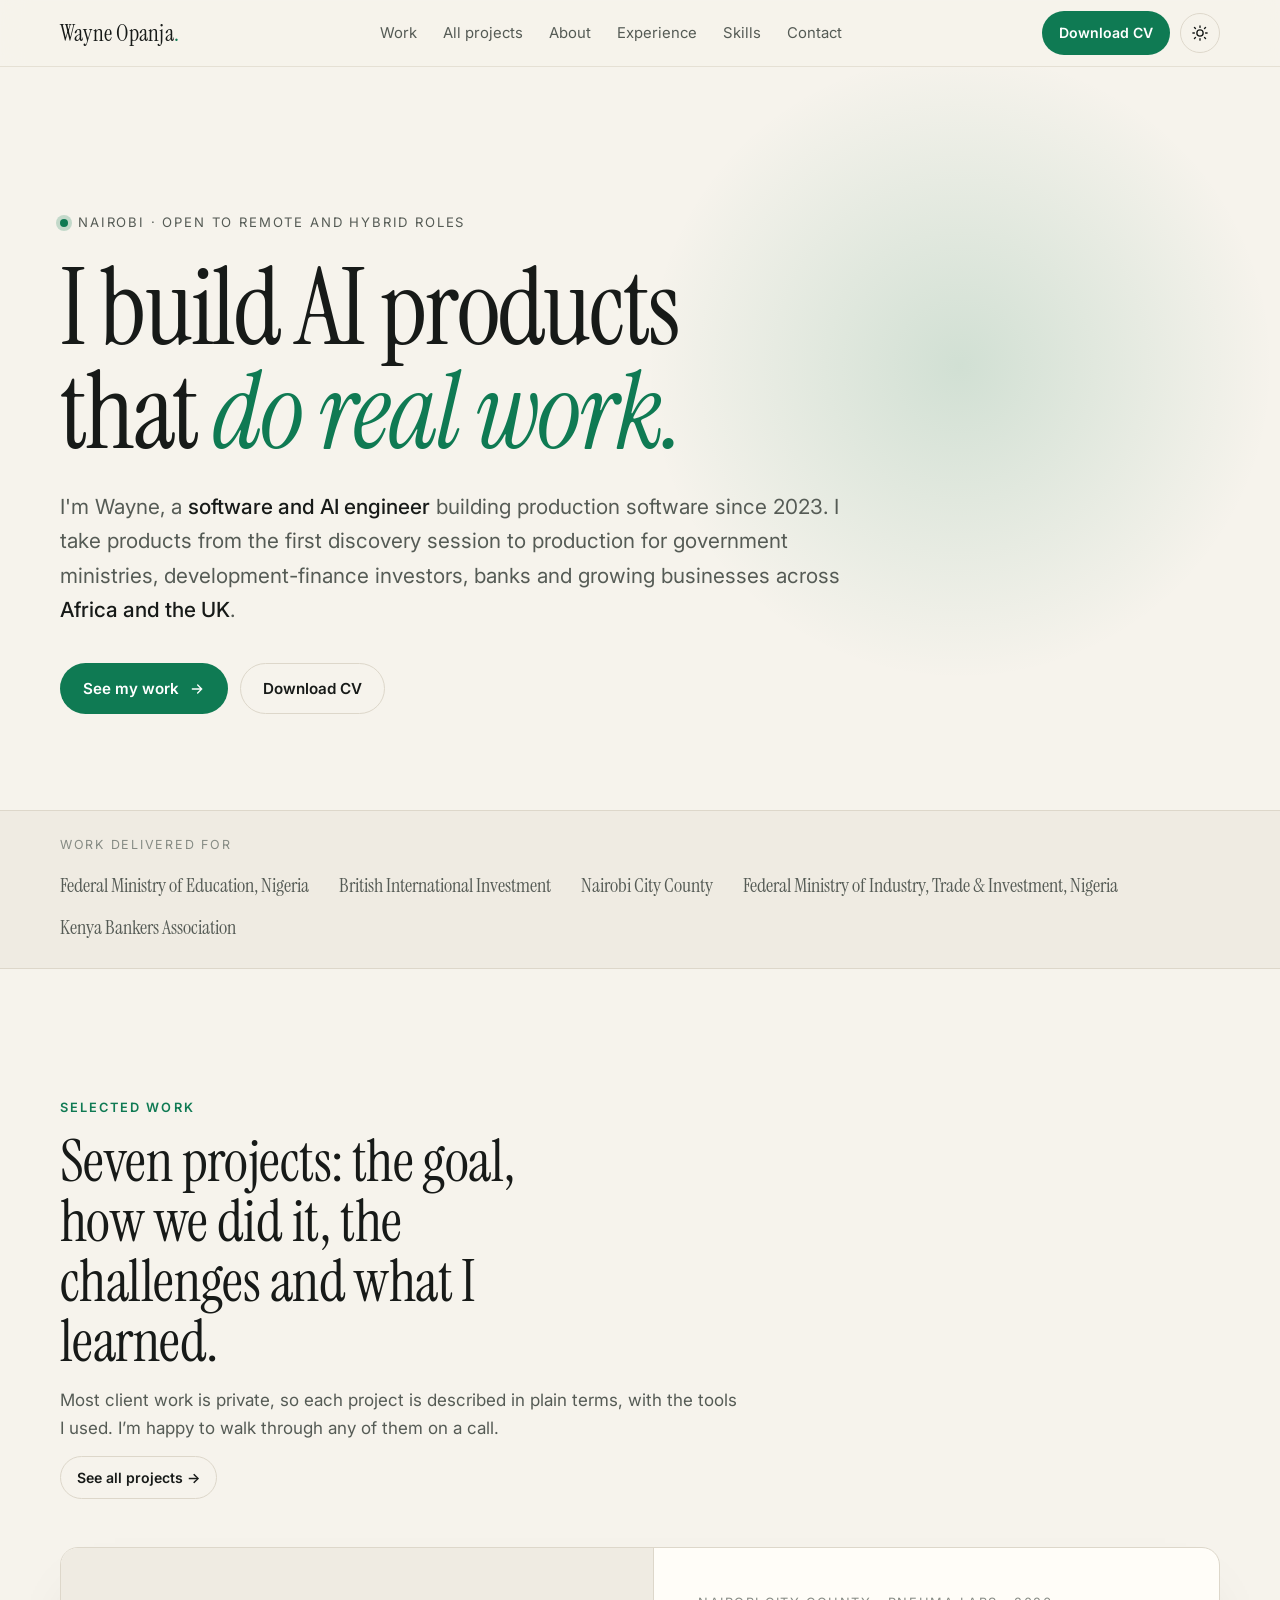
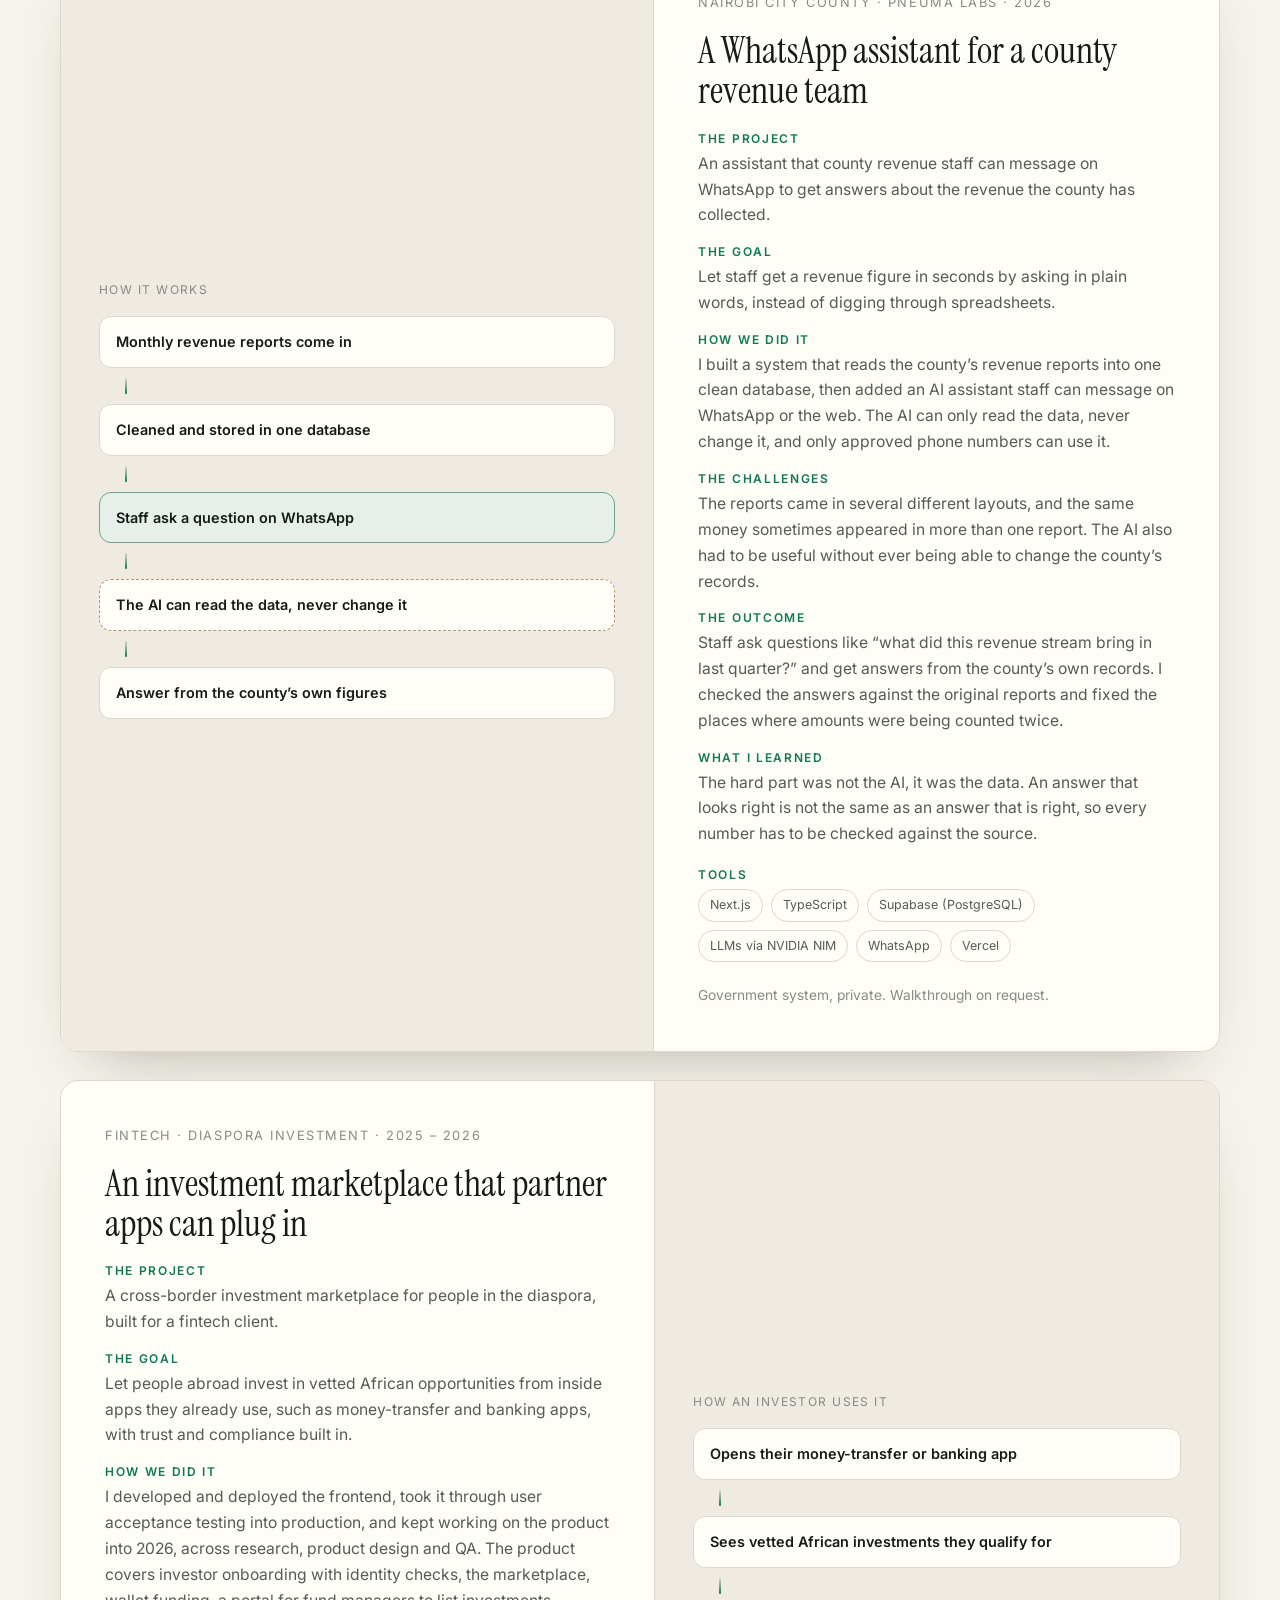
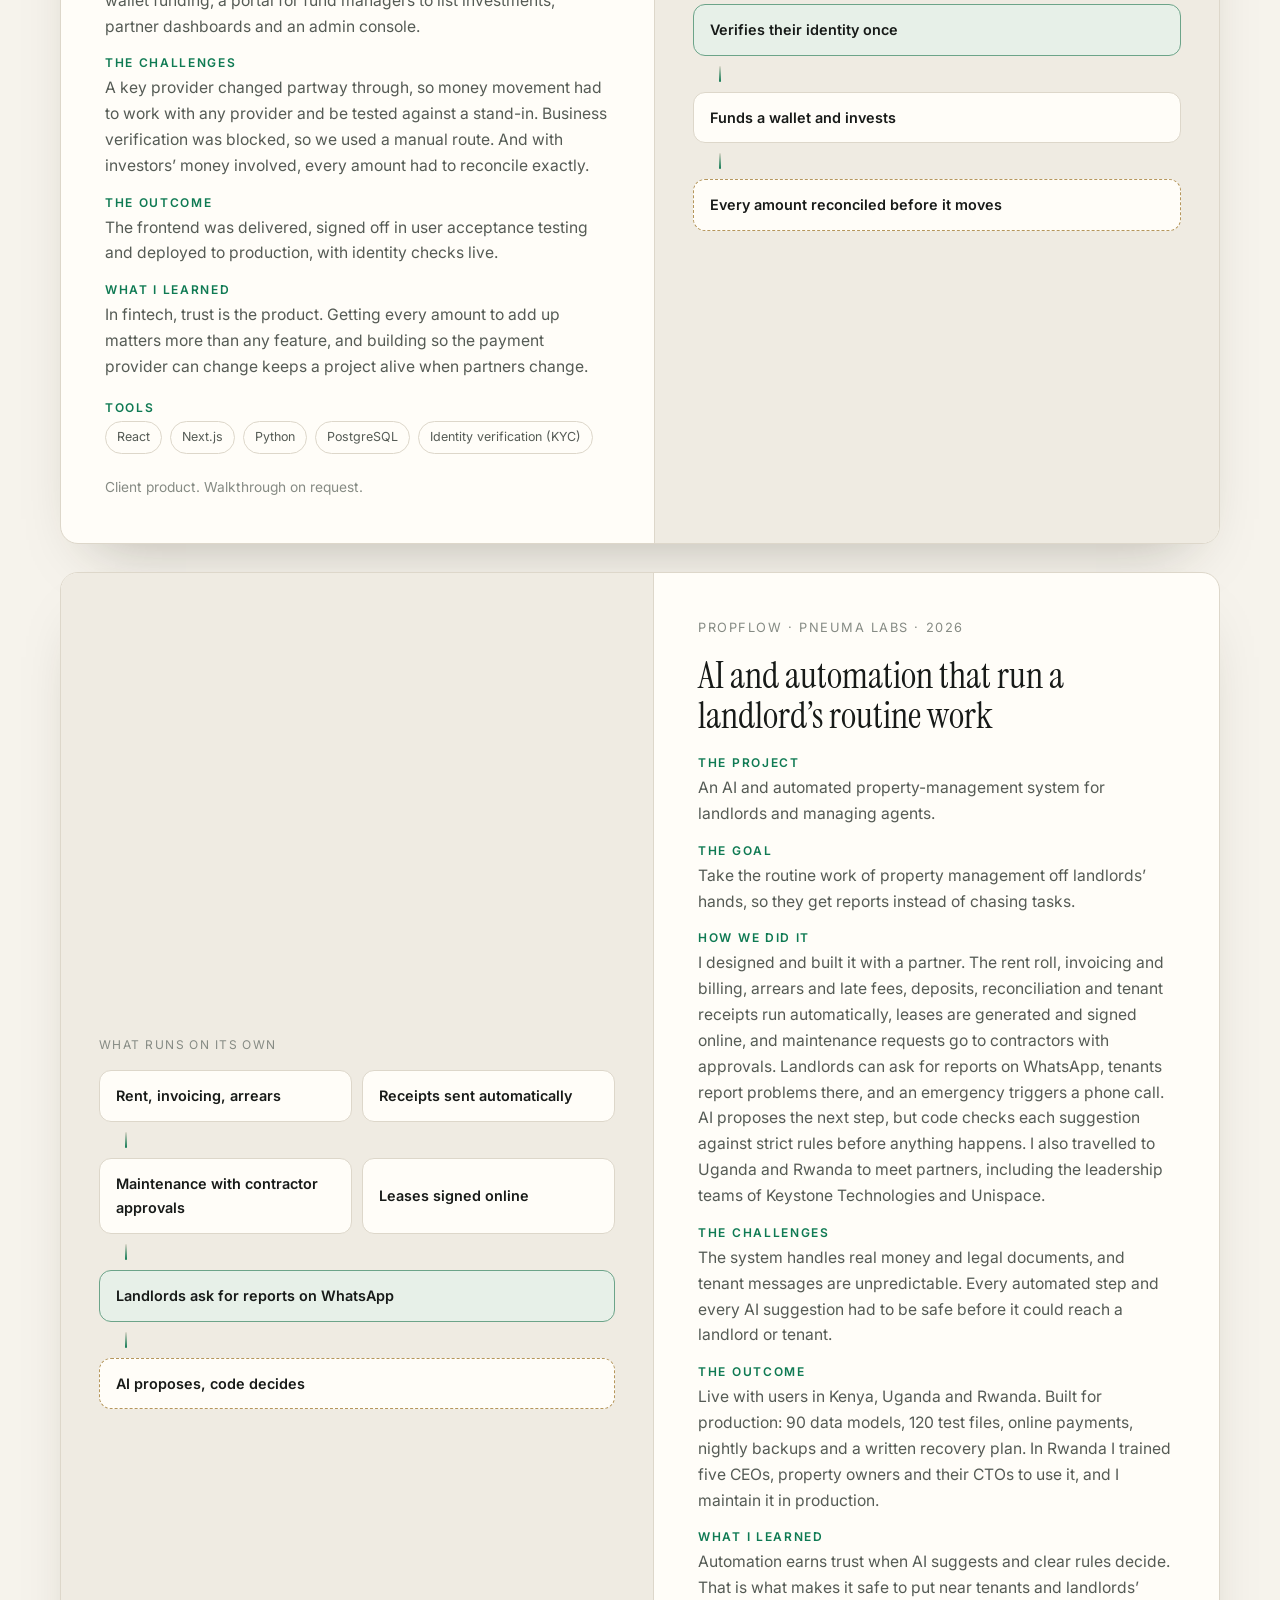
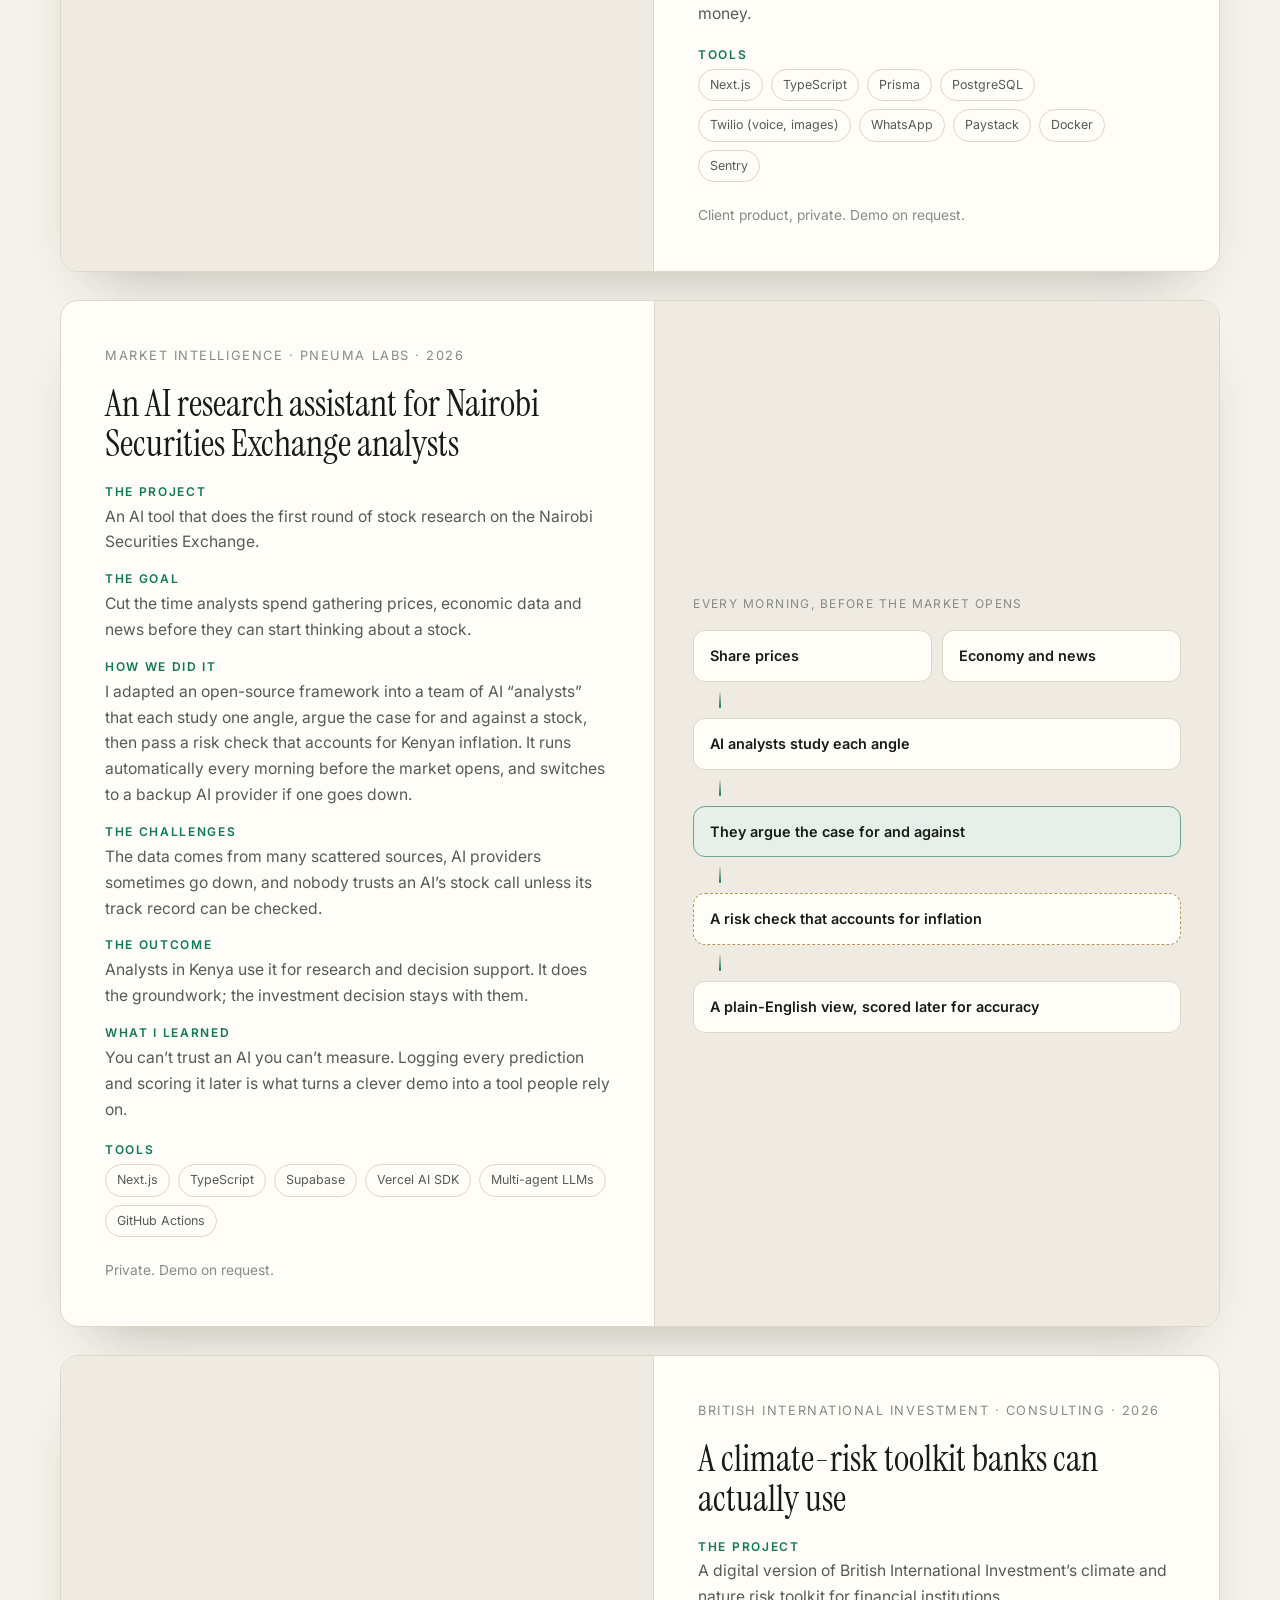
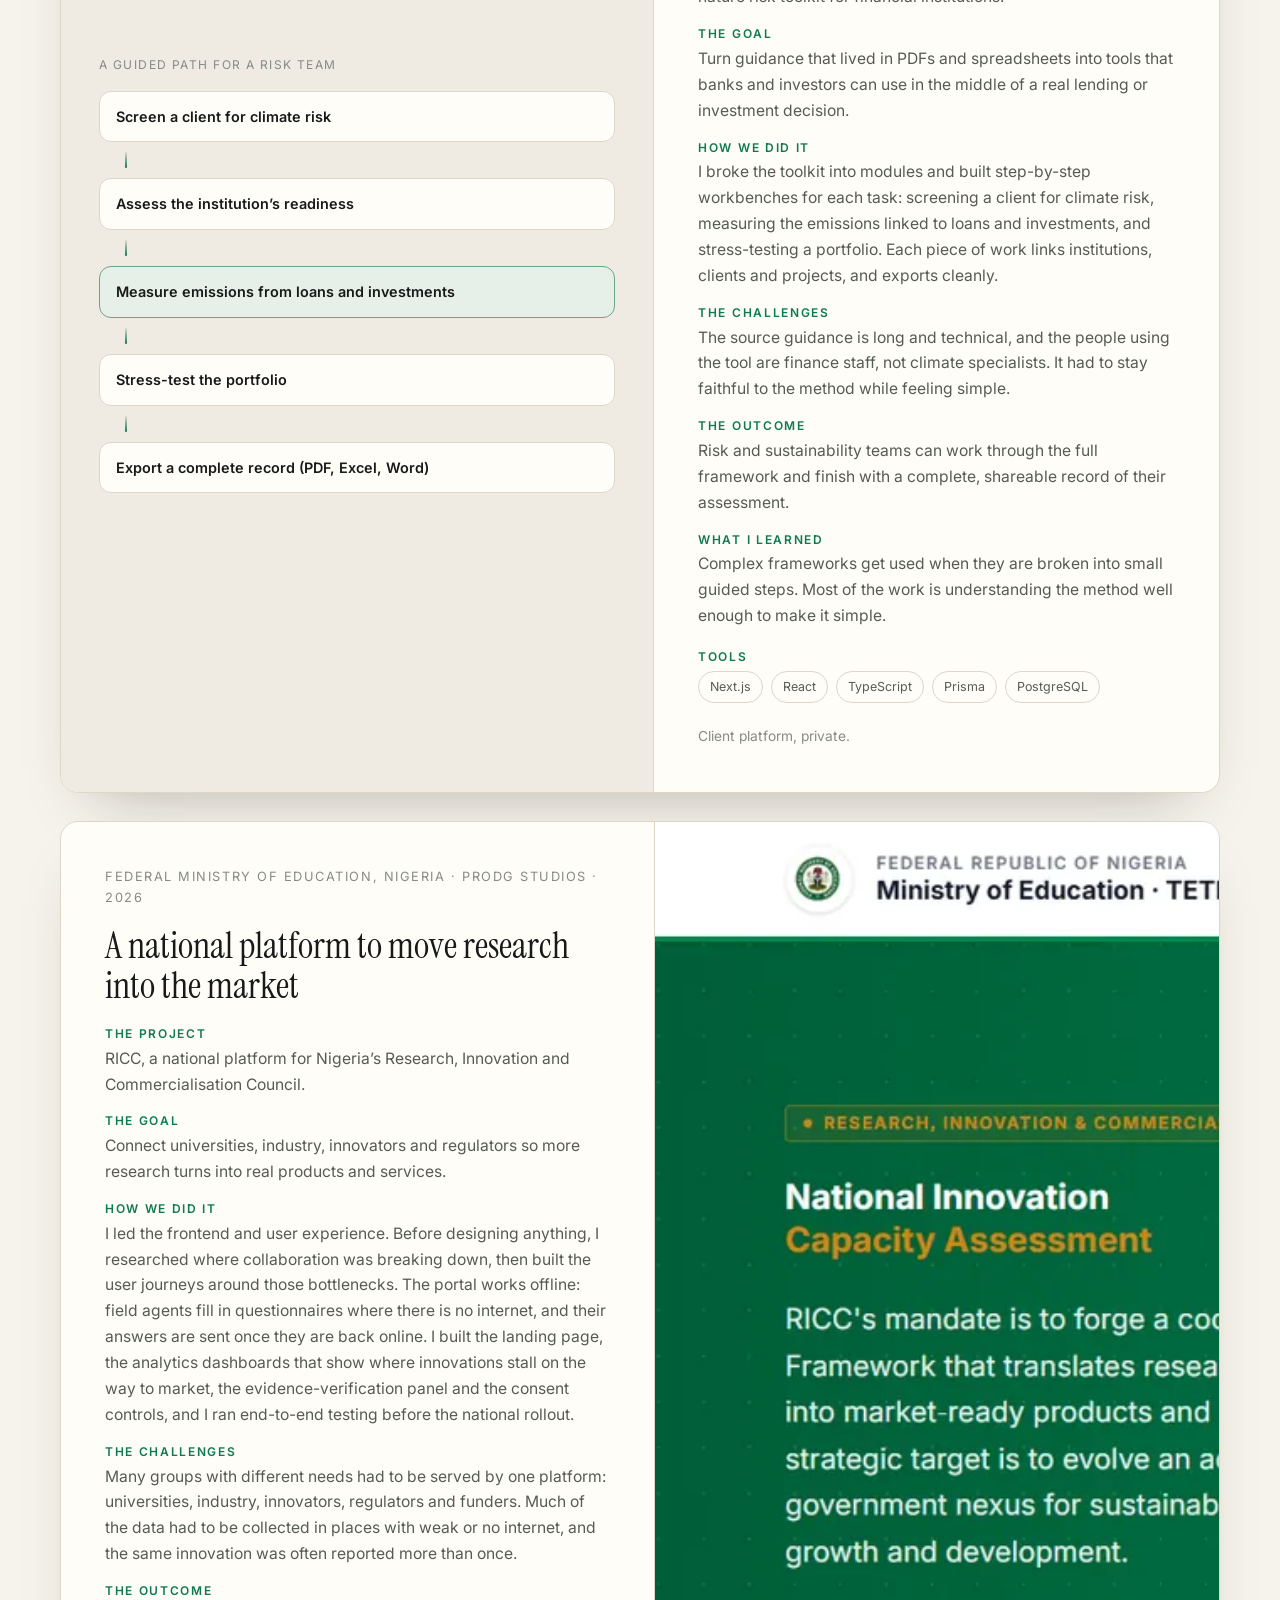
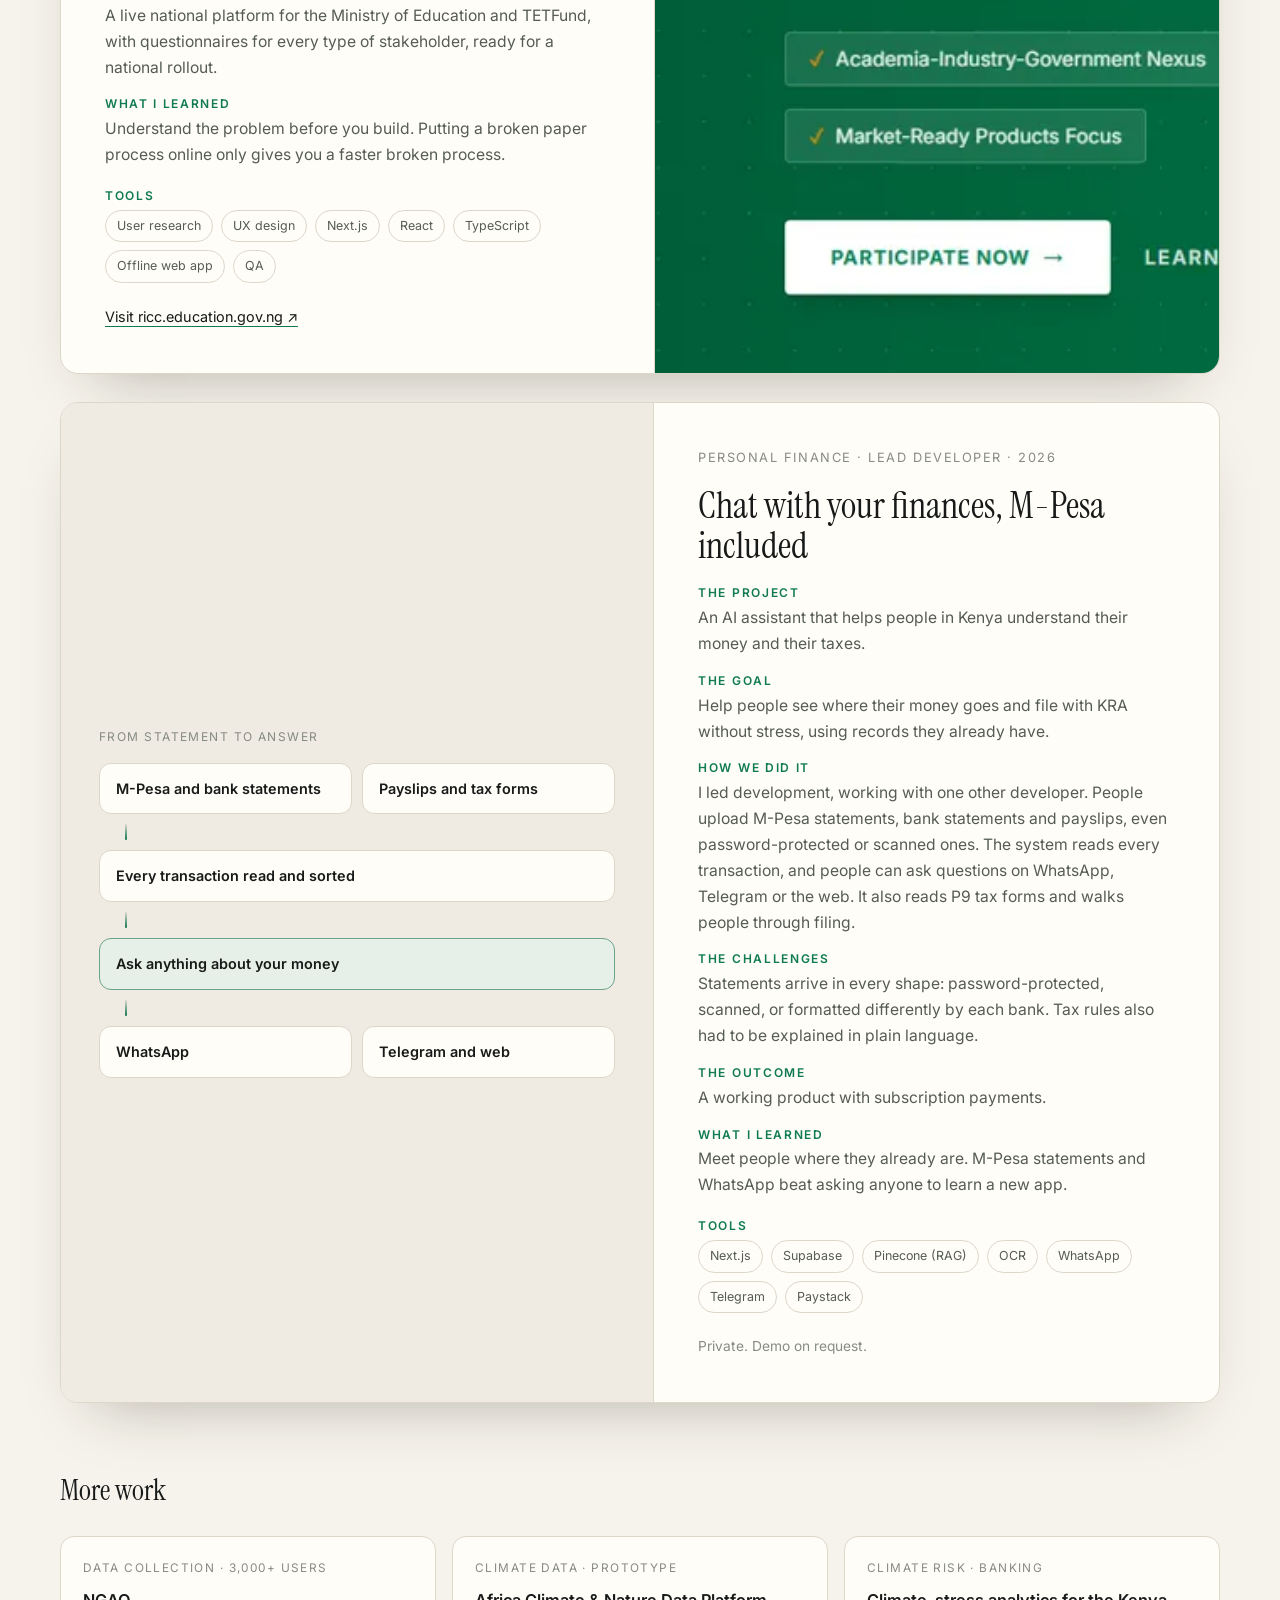
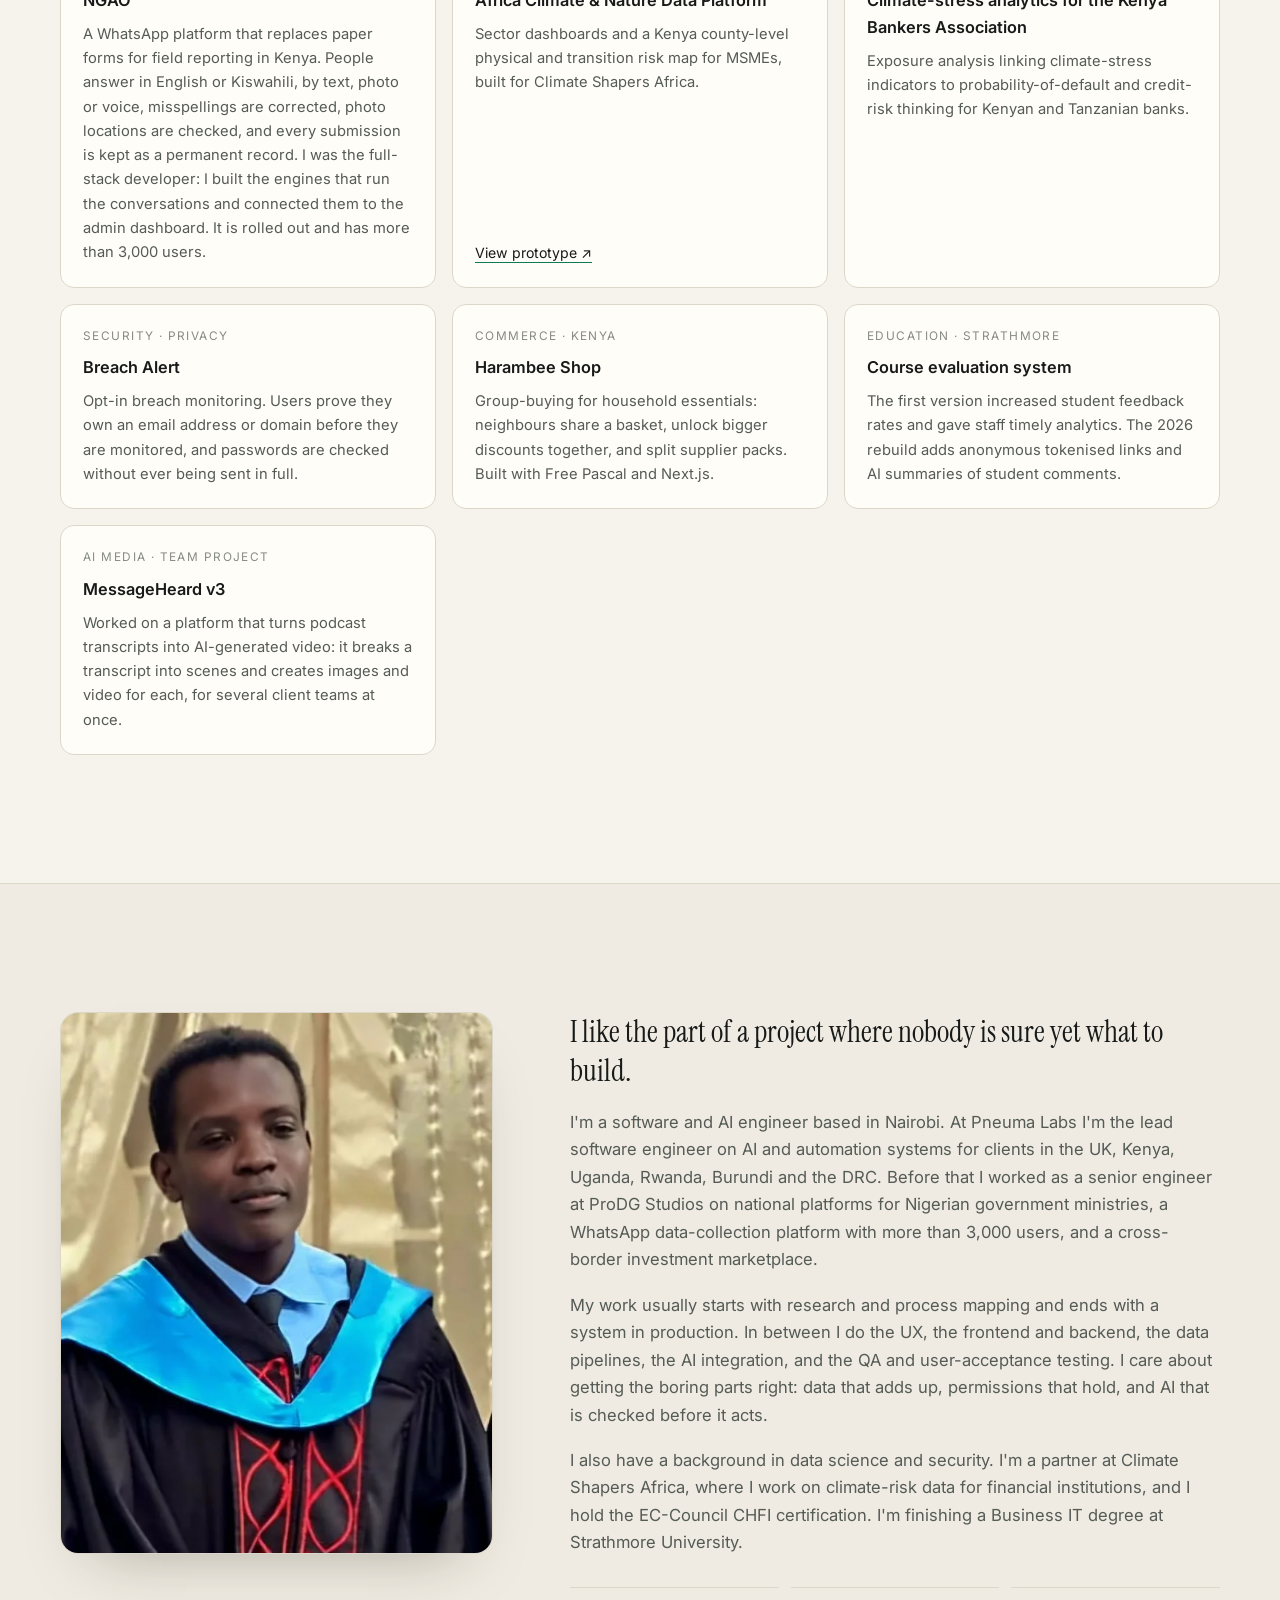
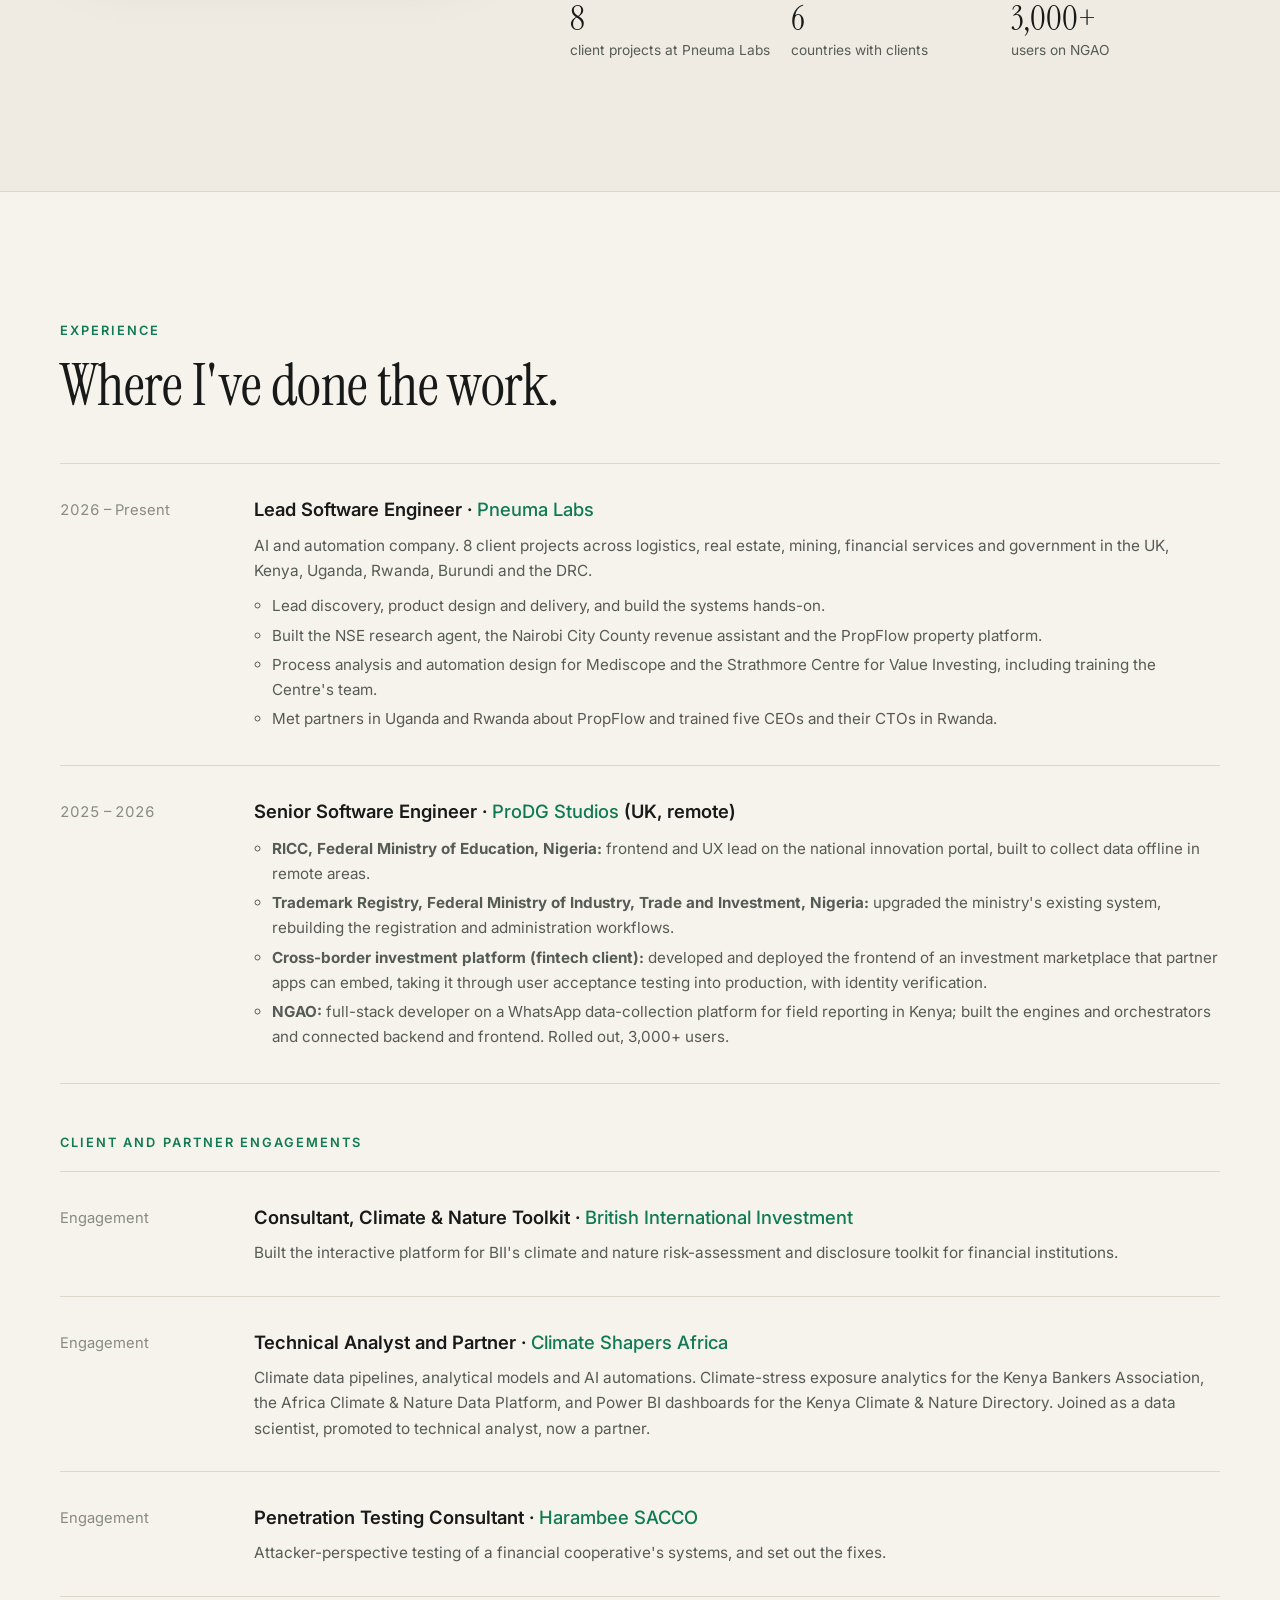
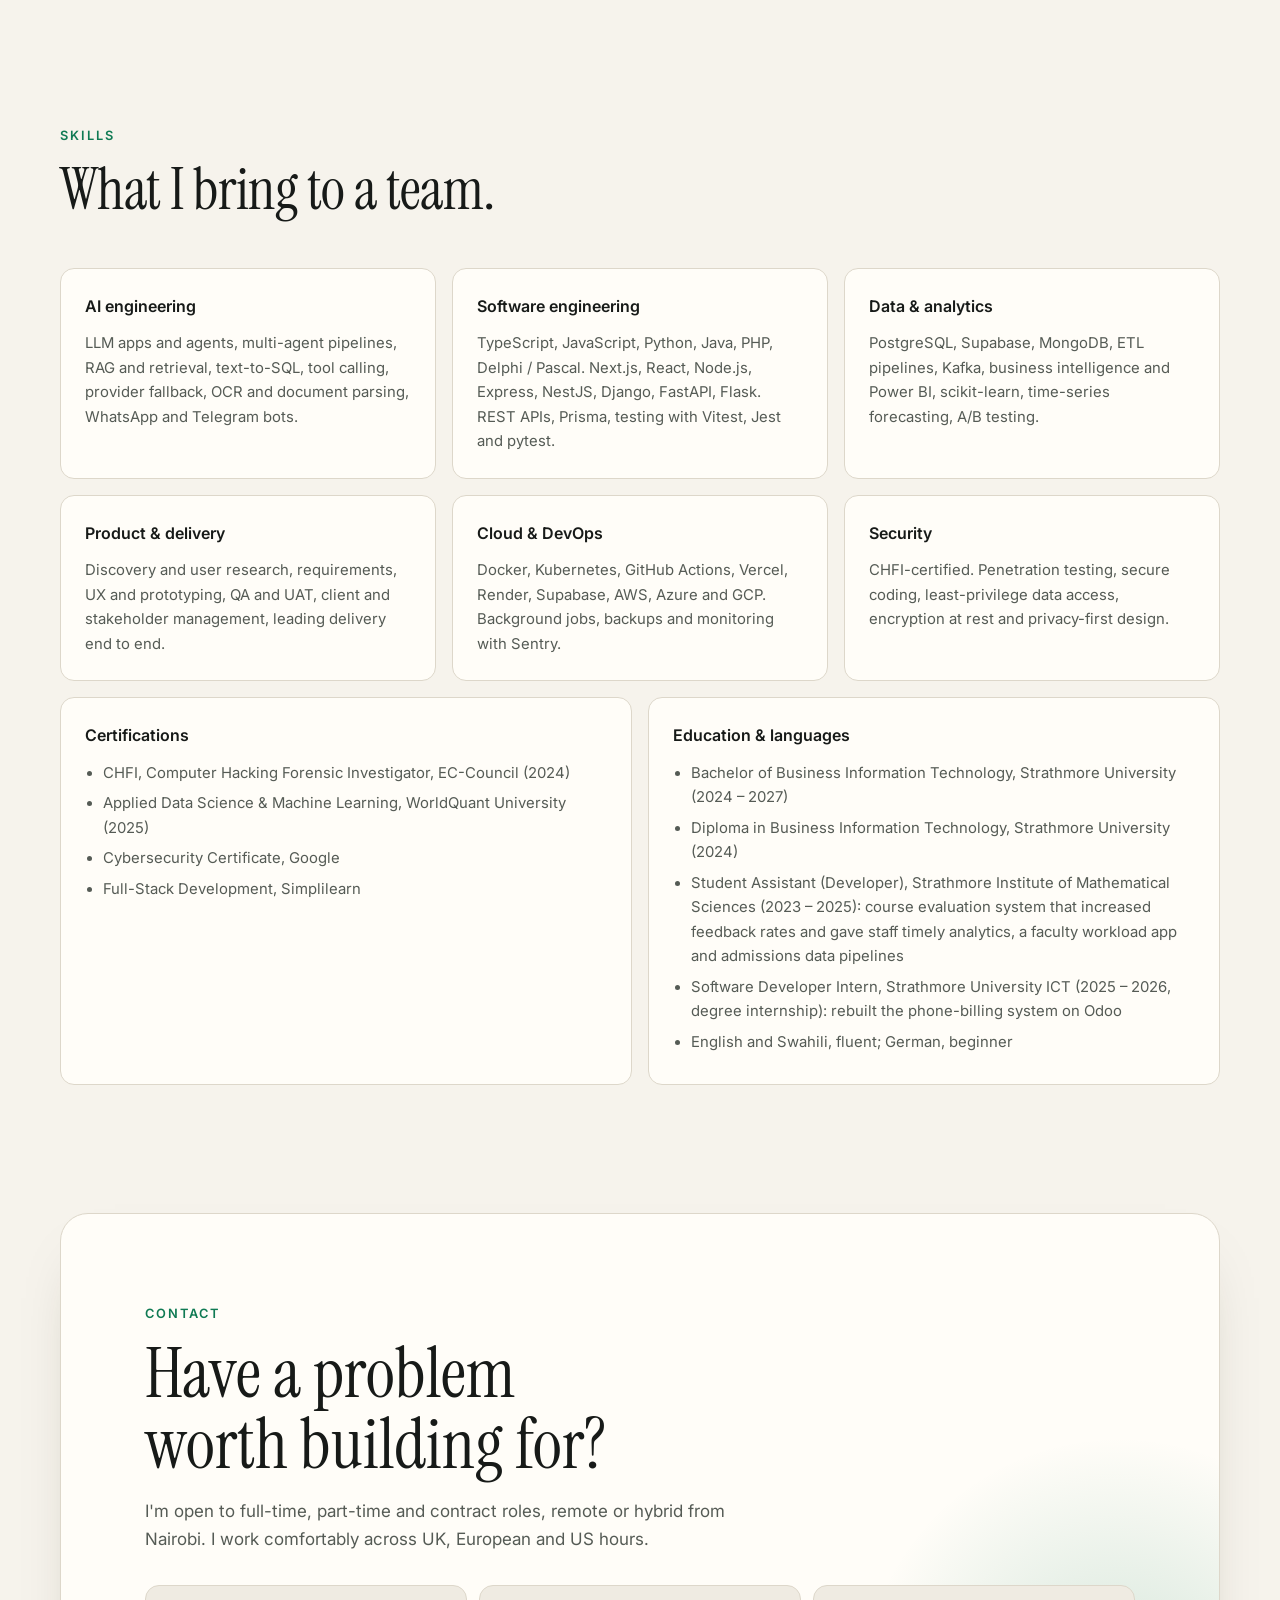
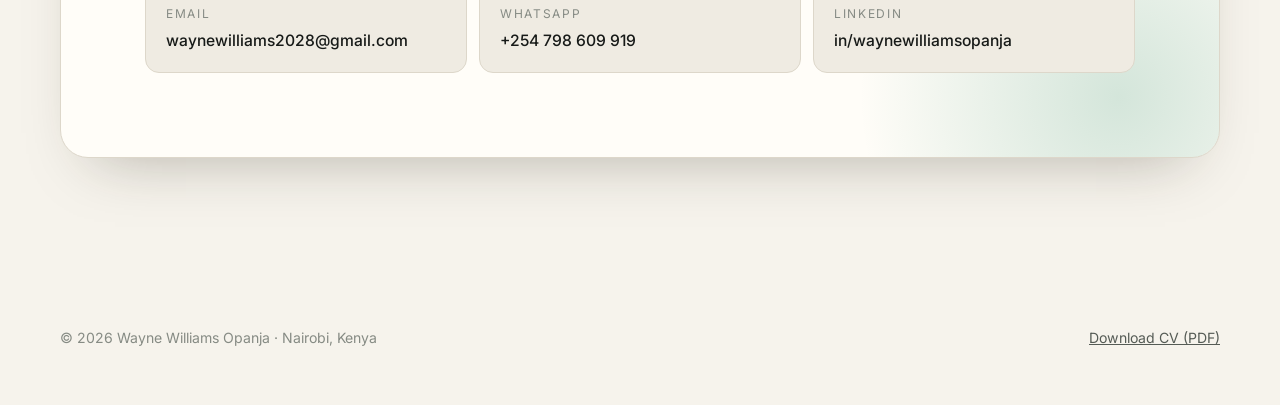
==== commit c066c158: "PropFlow as an AI and automated property-management system (users in Kenya, Uganda and Rwanda); buil" ====
--- a/index.html
+++ b/index.html
@@ -72,7 +72,7 @@
     <div class="wrap">
       <span class="eyebrow"><span class="dot" aria-hidden="true"></span>Nairobi · Open to remote and hybrid roles</span>
       <h1>I build AI products that <em>do real work.</em></h1>
-      <p class="lede">I'm Wayne, a <strong>software and AI engineer</strong>. I take products from the first discovery session to production for government ministries, development-finance investors, banks and growing businesses across <strong>Africa and the UK</strong>.</p>
+      <p class="lede">I'm Wayne, a <strong>software and AI engineer</strong> building production software since 2023. I take products from the first discovery session to production for government ministries, development-finance investors, banks and growing businesses across <strong>Africa and the UK</strong>.</p>
       <div class="hero-ctas">
         <a class="btn btn-primary" href="#work">See my work
           <svg viewBox="0 0 24 24" fill="none" stroke="currentColor" stroke-width="2" stroke-linecap="round" aria-hidden="true"><path d="M5 12h14M13 6l6 6-6 6"/></svg></a>
@@ -125,12 +125,12 @@
           </div>
         </article>
         <article class="case reveal">
-          <div class="case-visual" aria-hidden="true"><div class="diagram"><div class="diagram-caption">What it covers</div><div class="flow"><div class="split"><div class="node"><b>Rent and billing</b></div><div class="node"><b>Leases, signed online</b></div></div><div class="arrow"></div><div class="split"><div class="node"><b>Repairs and contractors</b></div><div class="node"><b>Online payments</b></div></div><div class="arrow"></div><div class="node hot"><b>Tenants report issues on WhatsApp</b></div><div class="arrow"></div><div class="node guard"><b>AI suggests, rules decide</b></div></div></div></div>
+          <div class="case-visual" aria-hidden="true"><div class="diagram"><div class="diagram-caption">What runs on its own</div><div class="flow"><div class="split"><div class="node"><b>Rent, invoicing, arrears</b></div><div class="node"><b>Receipts sent automatically</b></div></div><div class="arrow"></div><div class="split"><div class="node"><b>Maintenance with contractor approvals</b></div><div class="node"><b>Leases signed online</b></div></div><div class="arrow"></div><div class="node hot"><b>Landlords ask for reports on WhatsApp</b></div><div class="arrow"></div><div class="node guard"><b>AI proposes, code decides</b></div></div></div></div>
           <div class="case-body">
             <span class="case-meta">PropFlow · Pneuma Labs · 2026</span>
-            <h3>One system for landlords to run rent, tenants and repairs</h3>
-            <dl><div><dt>The project</dt><dd>Property-management software for landlords and managing agents in East Africa.</dd></div><div><dt>The goal</dt><dd>Replace the spreadsheets, WhatsApp threads and paper files landlords juggle with one system for rent, tenants and repairs.</dd></div><div><dt>How we did it</dt><dd>I designed and built the whole platform: rent and billing, arrears, deposits, leases signed online, repairs with contractor approvals and online payments. Tenants report problems on WhatsApp, and an emergency triggers a phone call. AI reads tenant messages and suggests what to do, but the system checks each suggestion against the rules before acting. I also travelled to Uganda and Rwanda to meet partners, including the leadership teams of Keystone Technologies and Unispace.</dd></div><div><dt>The challenges</dt><dd>Tenant messages are unpredictable, and the system handles real money and legal documents. Every AI suggestion had to be safe before it could reach a landlord or tenant.</dd></div><div><dt>The outcome</dt><dd>A production-ready platform with online payments, automated testing, nightly backups and a written recovery plan. In Rwanda I trained five CEOs, property owners and their CTOs to use it, and I maintain it in production.</dd></div><div><dt>What I learned</dt><dd>AI is most useful when it suggests and clear rules decide. That is what makes it safe to put near tenants and landlords’ money.</dd></div></dl>
-            <div><dt class="tools-label">Tools</dt><ul class="chips" aria-label="Tools used"><li>Next.js</li><li>Prisma</li><li>PostgreSQL</li><li>Twilio (voice, images)</li><li>WhatsApp</li><li>Paystack</li><li>Docker</li><li>Sentry</li></ul></div>
+            <h3>AI and automation that run a landlord’s routine work</h3>
+            <dl><div><dt>The project</dt><dd>An AI and automated property-management system for landlords and managing agents.</dd></div><div><dt>The goal</dt><dd>Take the routine work of property management off landlords’ hands, so they get reports instead of chasing tasks.</dd></div><div><dt>How we did it</dt><dd>I designed and built it with a partner. The rent roll, invoicing and billing, arrears and late fees, deposits, reconciliation and tenant receipts run automatically, leases are generated and signed online, and maintenance requests go to contractors with approvals. Landlords can ask for reports on WhatsApp, tenants report problems there, and an emergency triggers a phone call. AI proposes the next step, but code checks each suggestion against strict rules before anything happens. I also travelled to Uganda and Rwanda to meet partners, including the leadership teams of Keystone Technologies and Unispace.</dd></div><div><dt>The challenges</dt><dd>The system handles real money and legal documents, and tenant messages are unpredictable. Every automated step and every AI suggestion had to be safe before it could reach a landlord or tenant.</dd></div><div><dt>The outcome</dt><dd>Live with users in Kenya, Uganda and Rwanda. Built for production: 90 data models, 120 test files, online payments, nightly backups and a written recovery plan. In Rwanda I trained five CEOs, property owners and their CTOs to use it, and I maintain it in production.</dd></div><div><dt>What I learned</dt><dd>Automation earns trust when AI suggests and clear rules decide. That is what makes it safe to put near tenants and landlords’ money.</dd></div></dl>
+            <div><dt class="tools-label">Tools</dt><ul class="chips" aria-label="Tools used"><li>Next.js</li><li>TypeScript</li><li>Prisma</li><li>PostgreSQL</li><li>Twilio (voice, images)</li><li>WhatsApp</li><li>Paystack</li><li>Docker</li><li>Sentry</li></ul></div>
             <div class="case-links"><span class="private">Client product, private. Demo on request.</span></div>
           </div>
         </article>
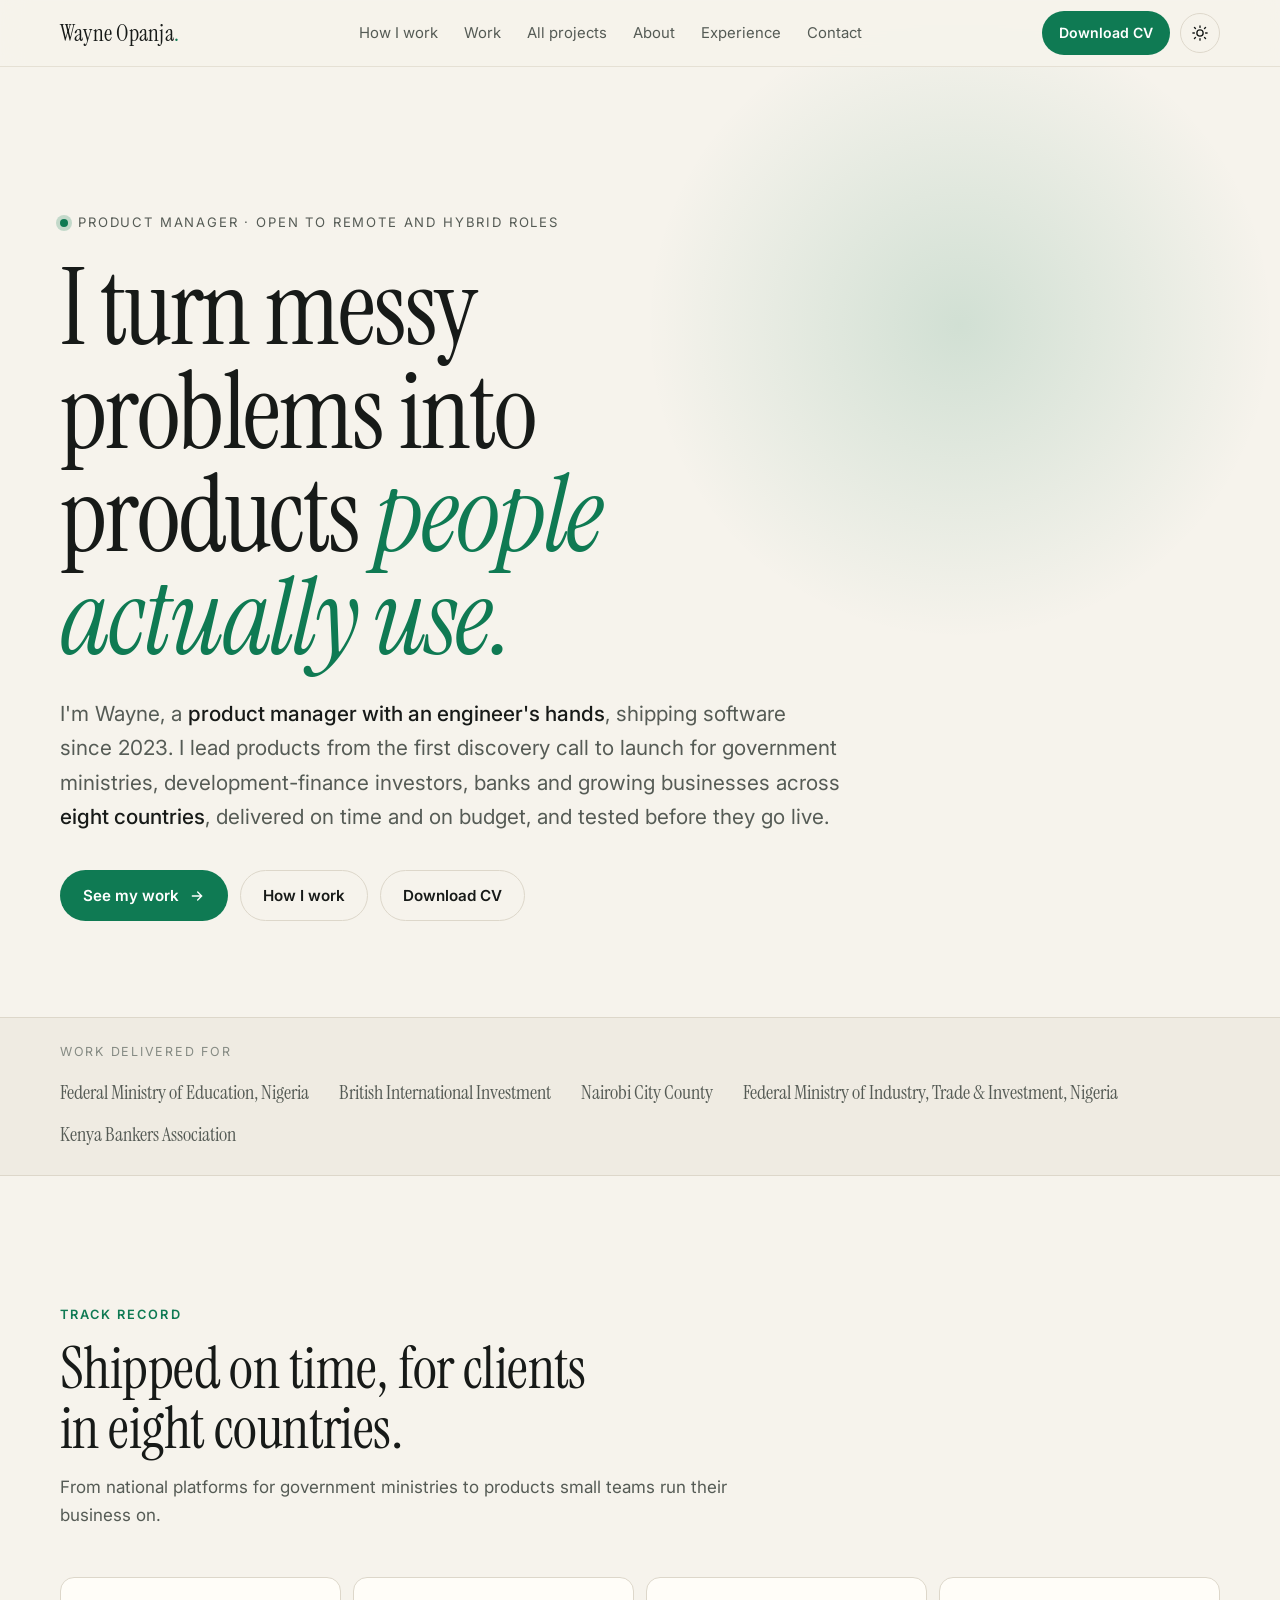
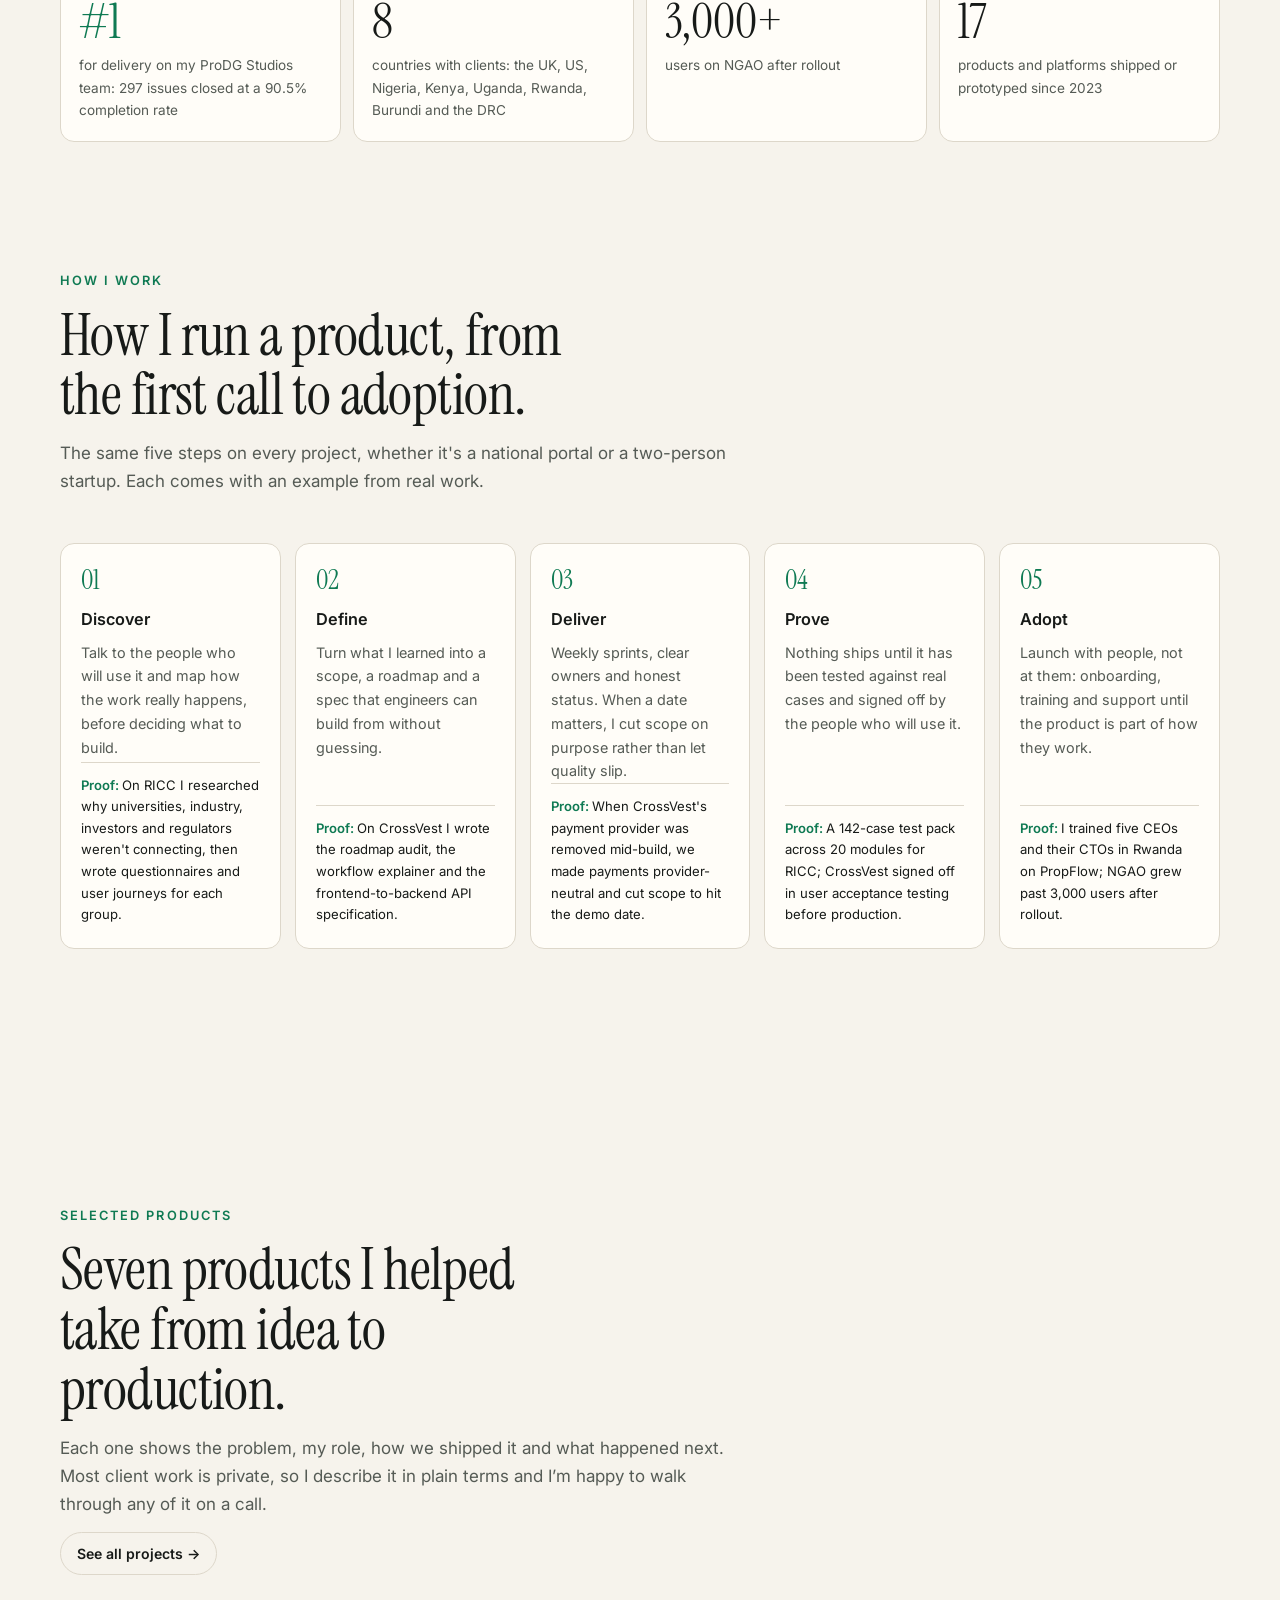
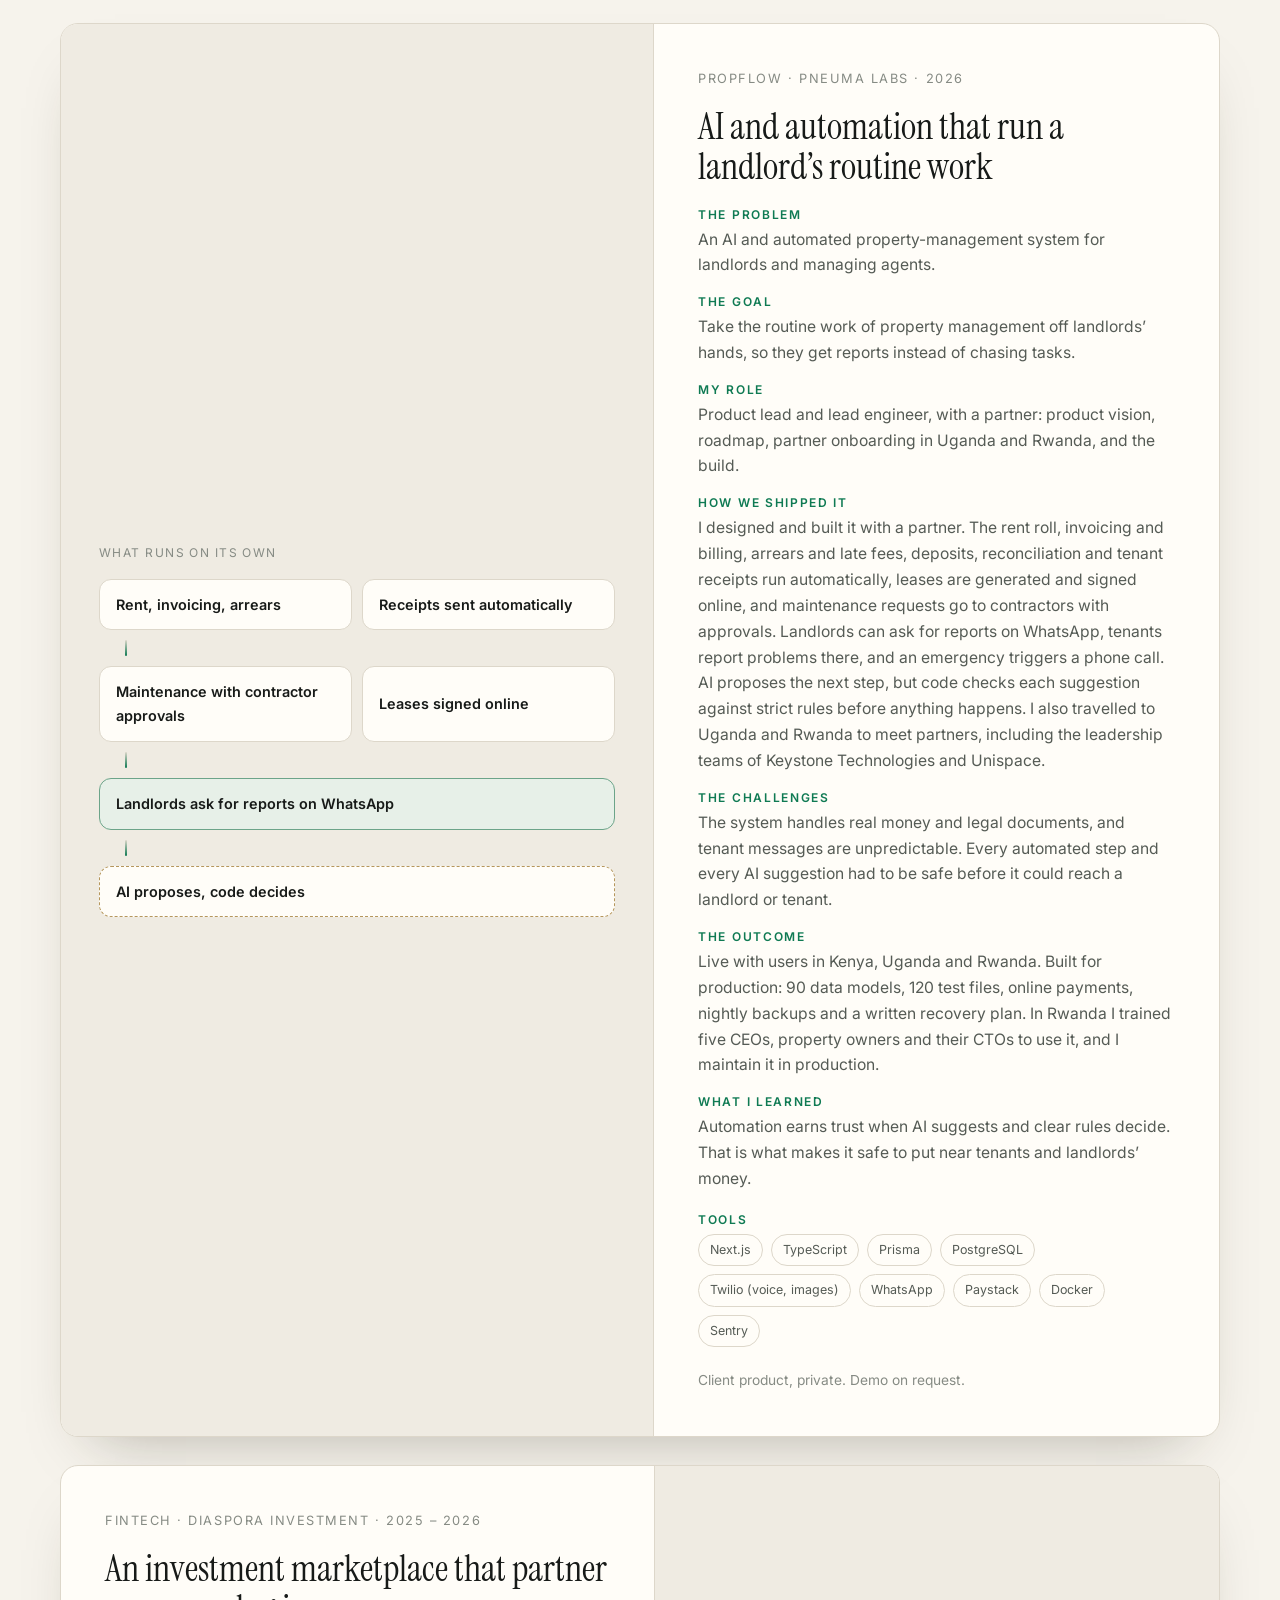
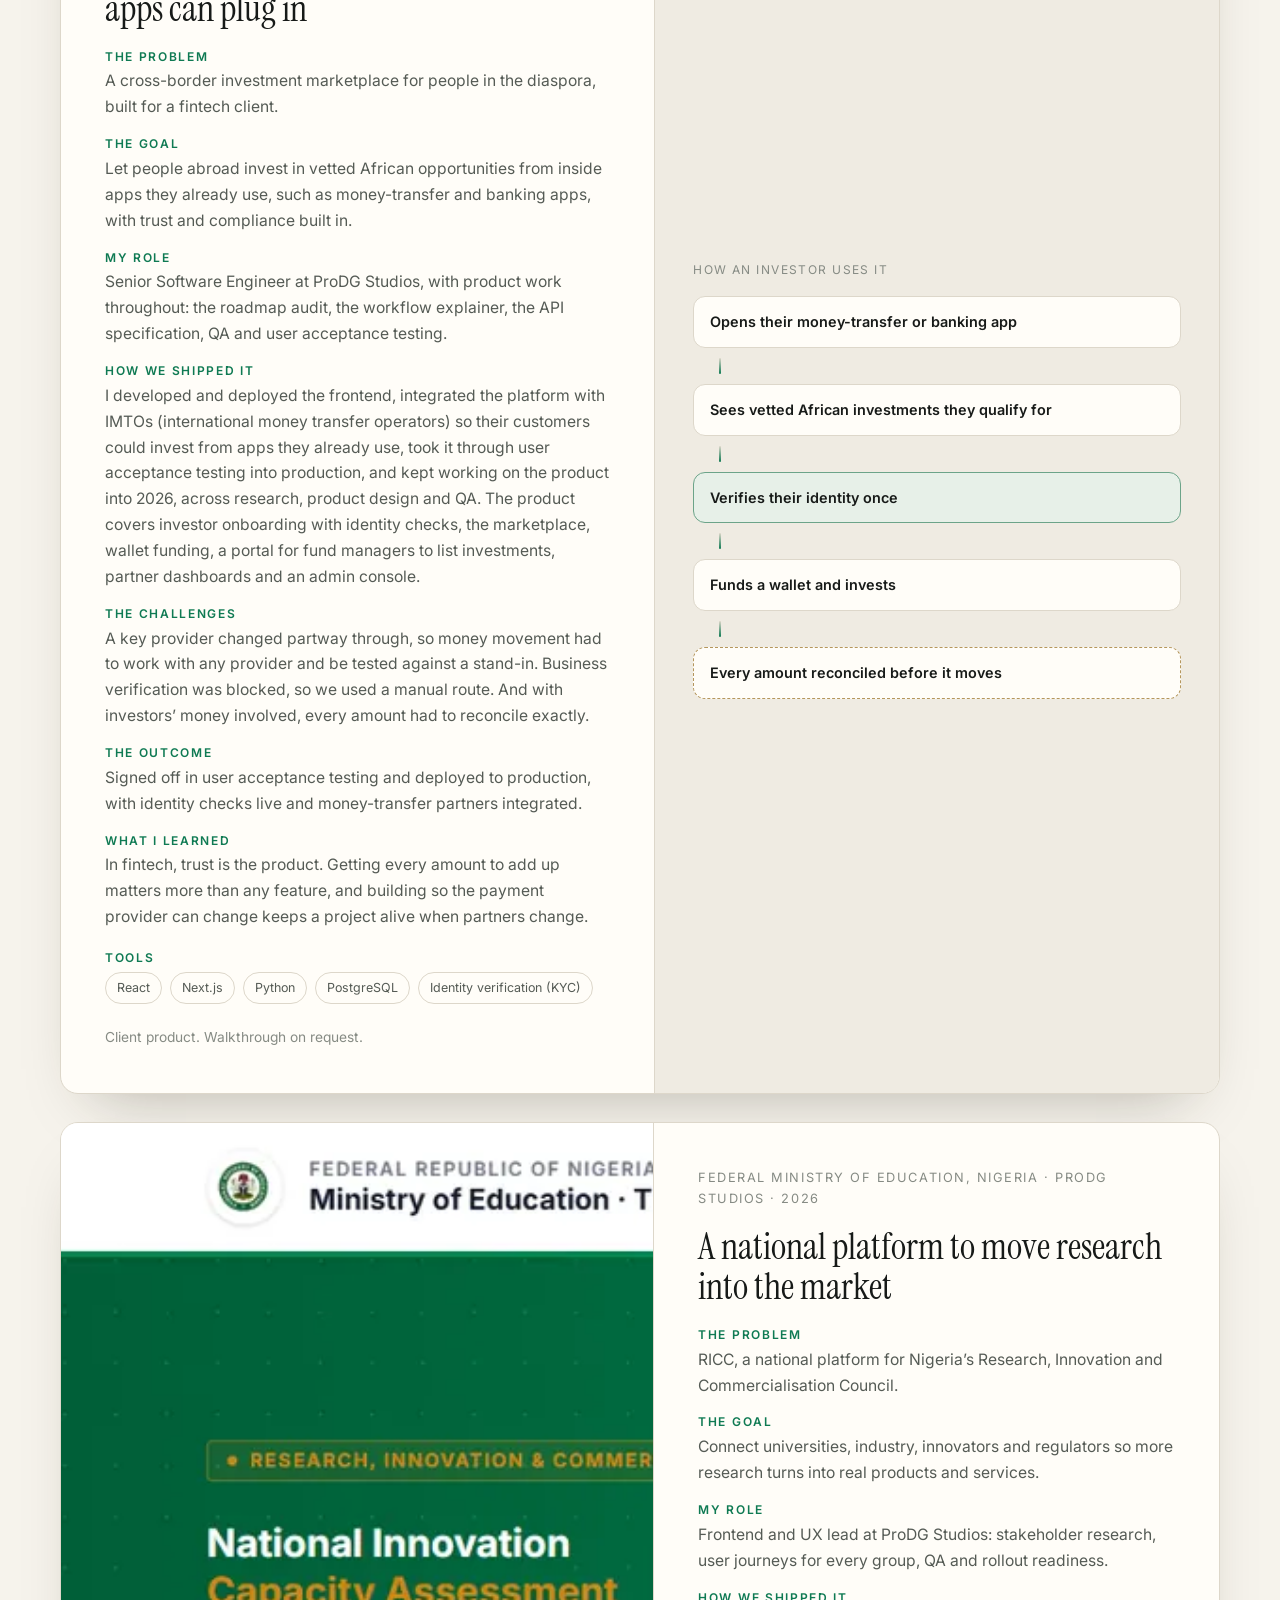
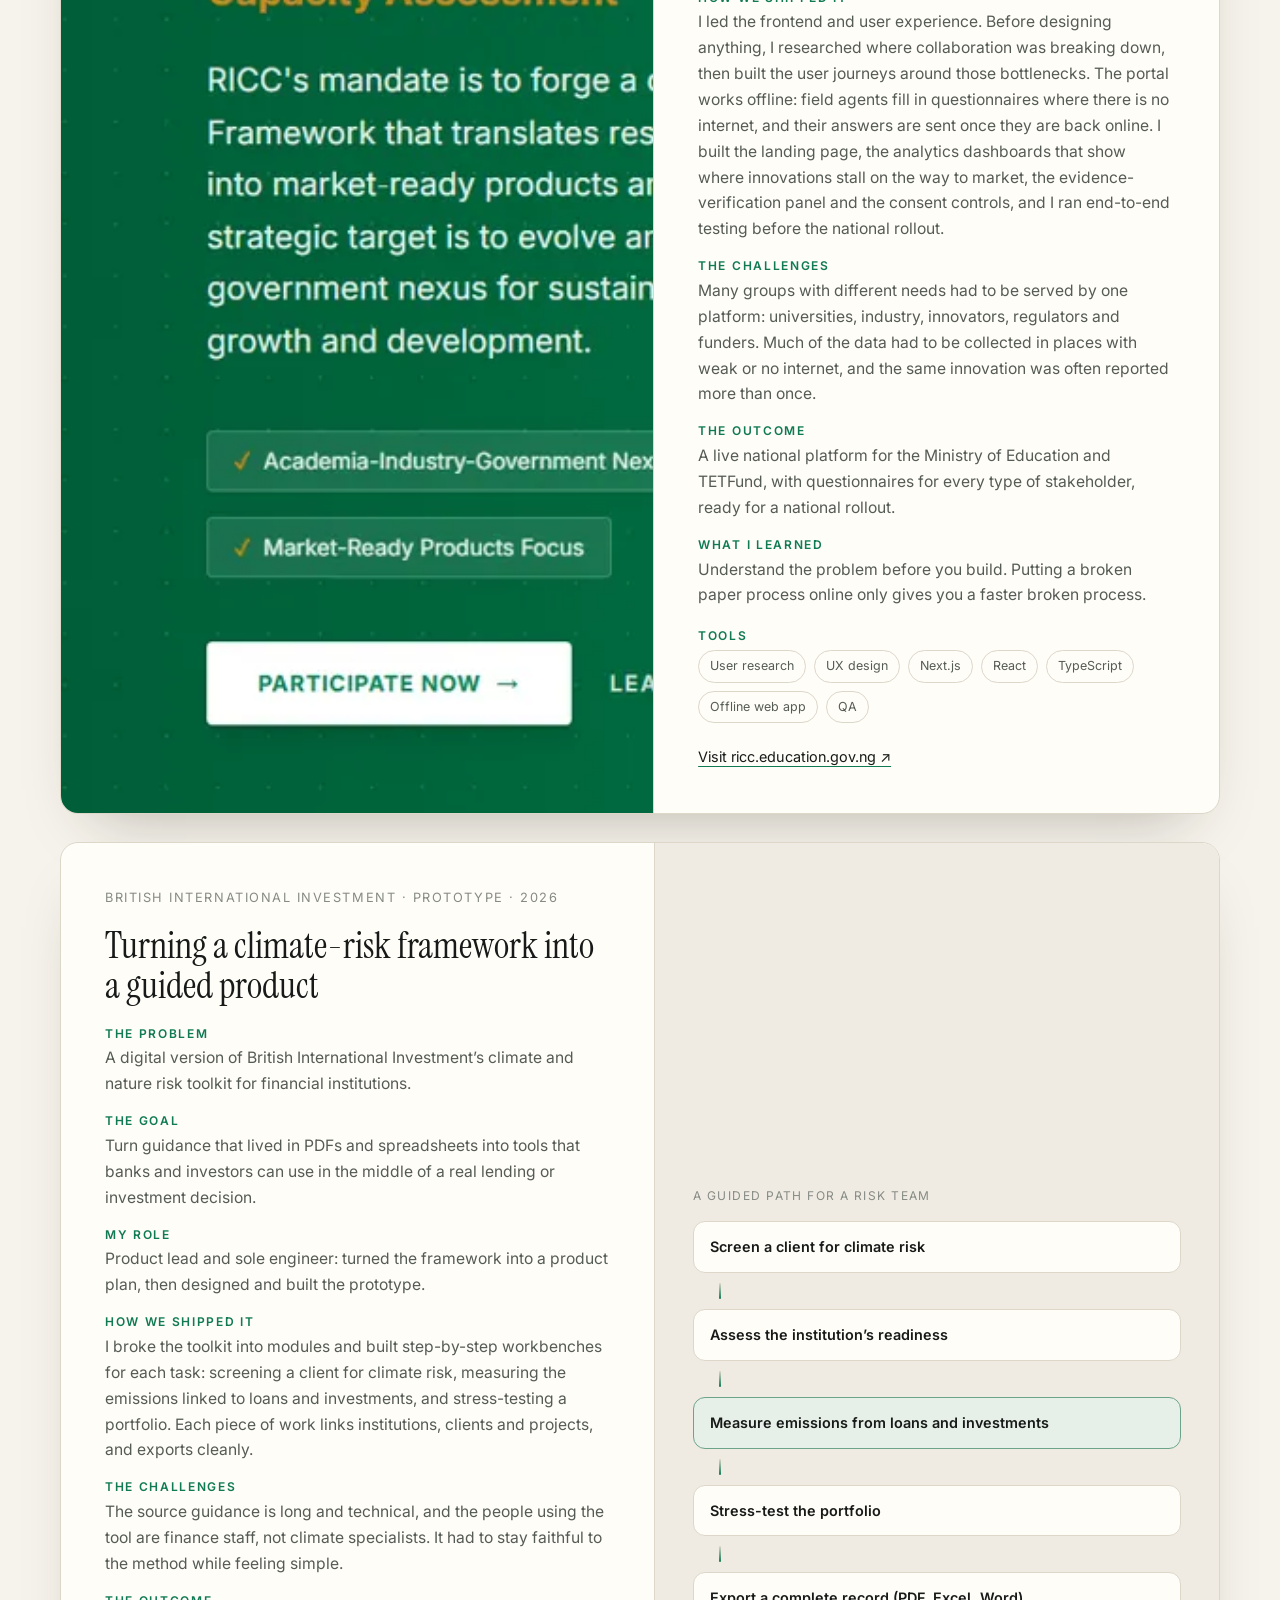
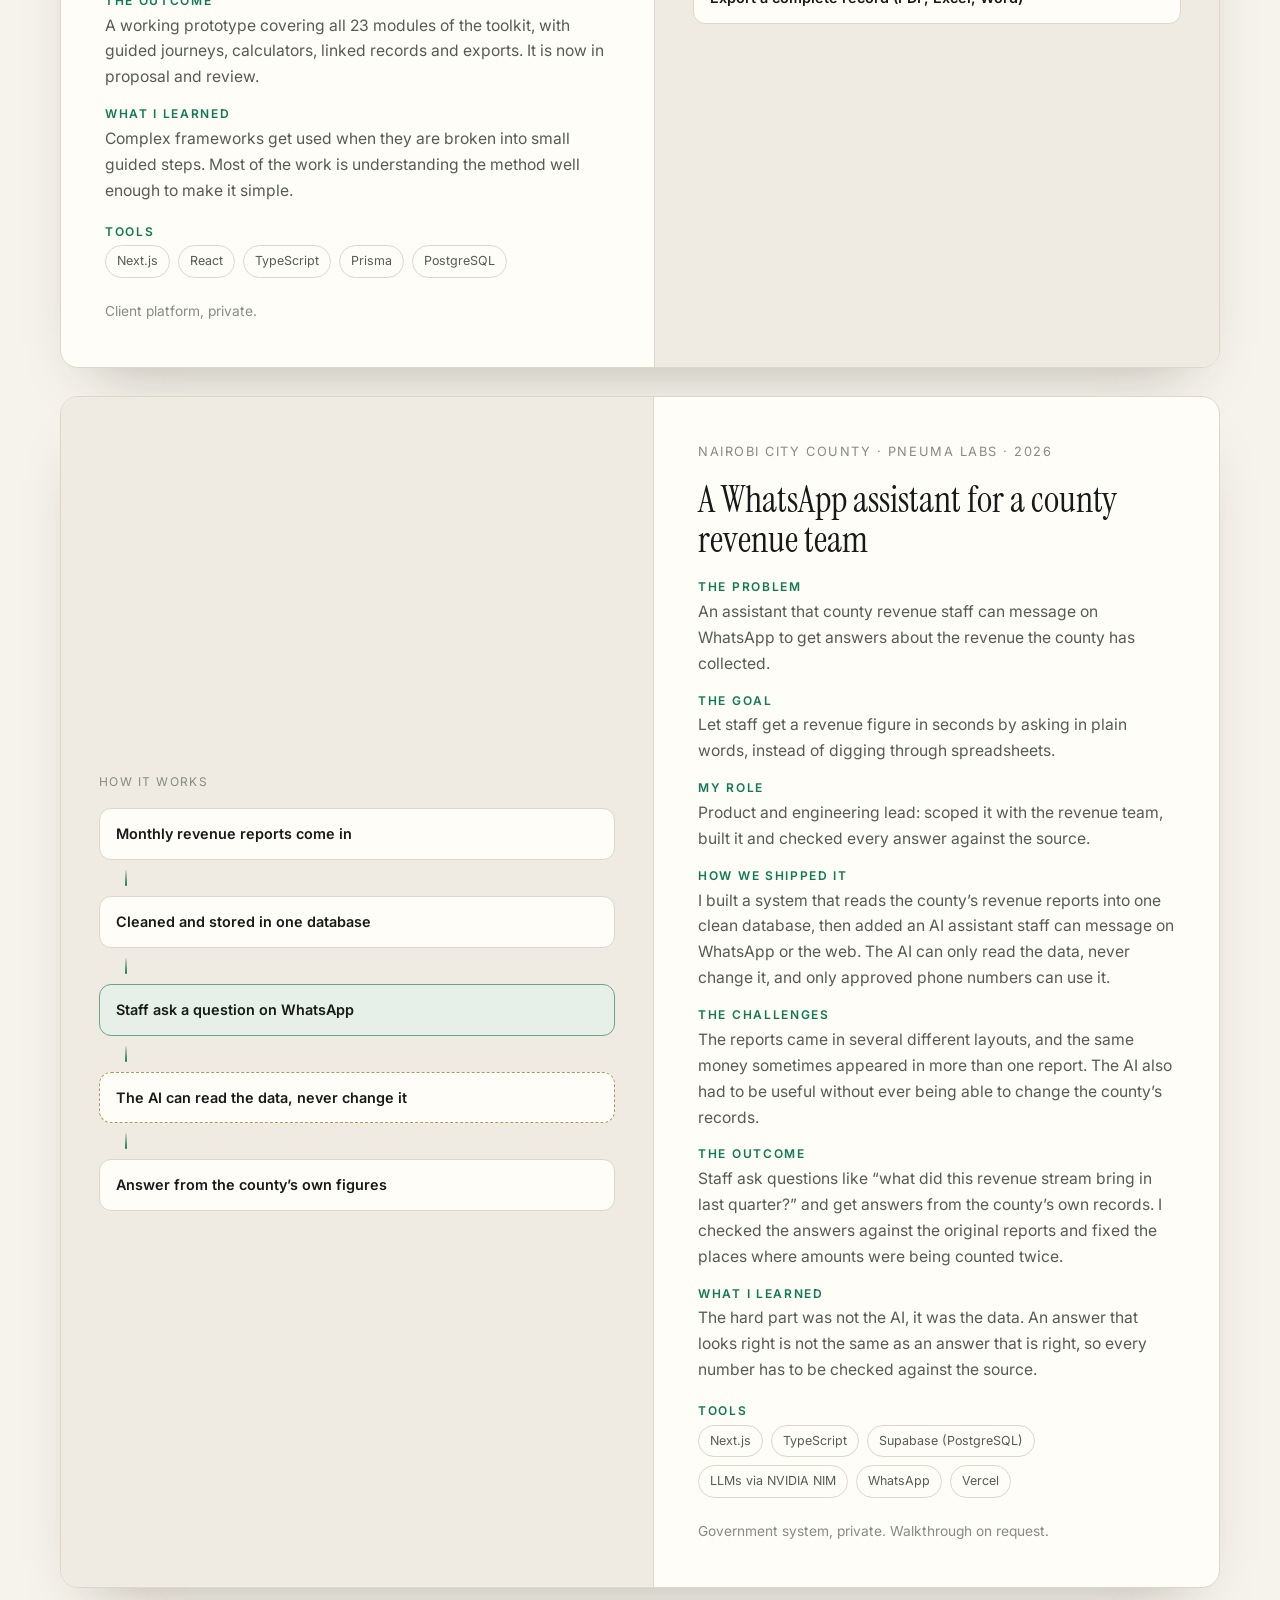
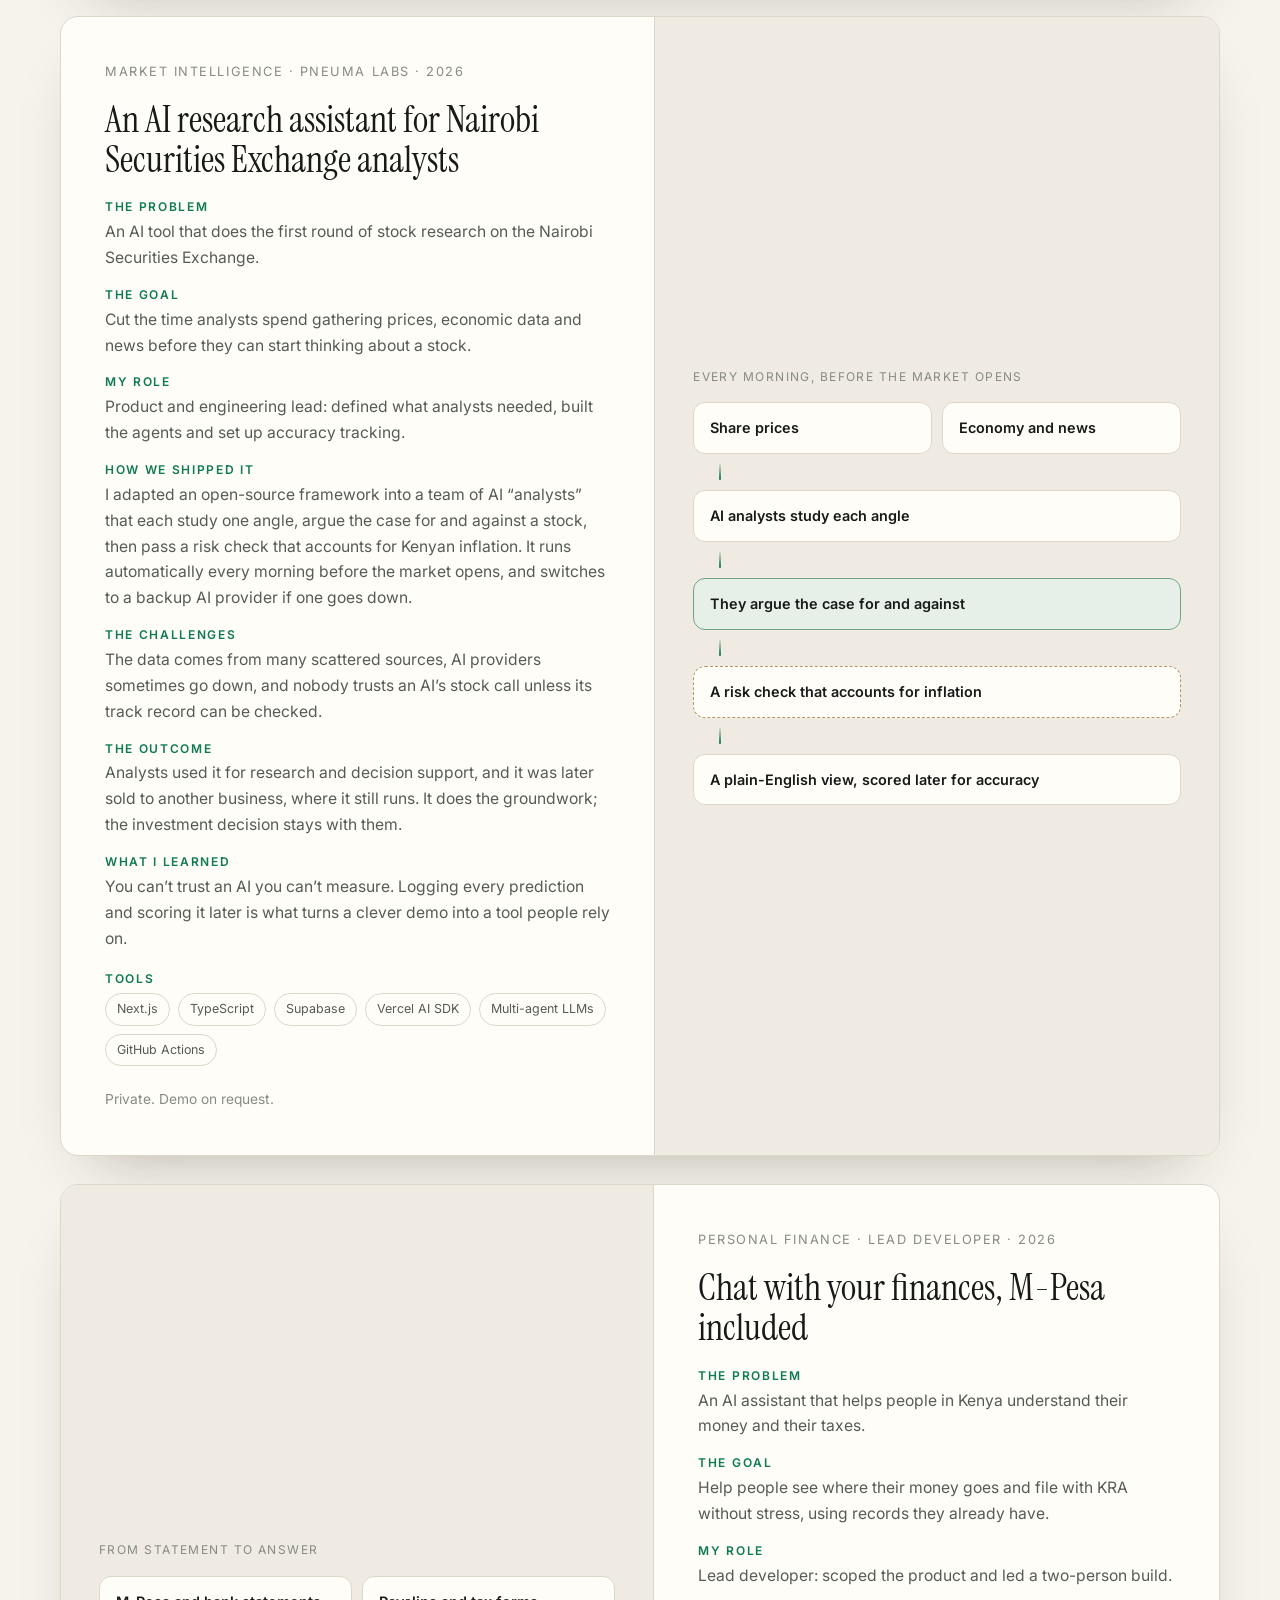
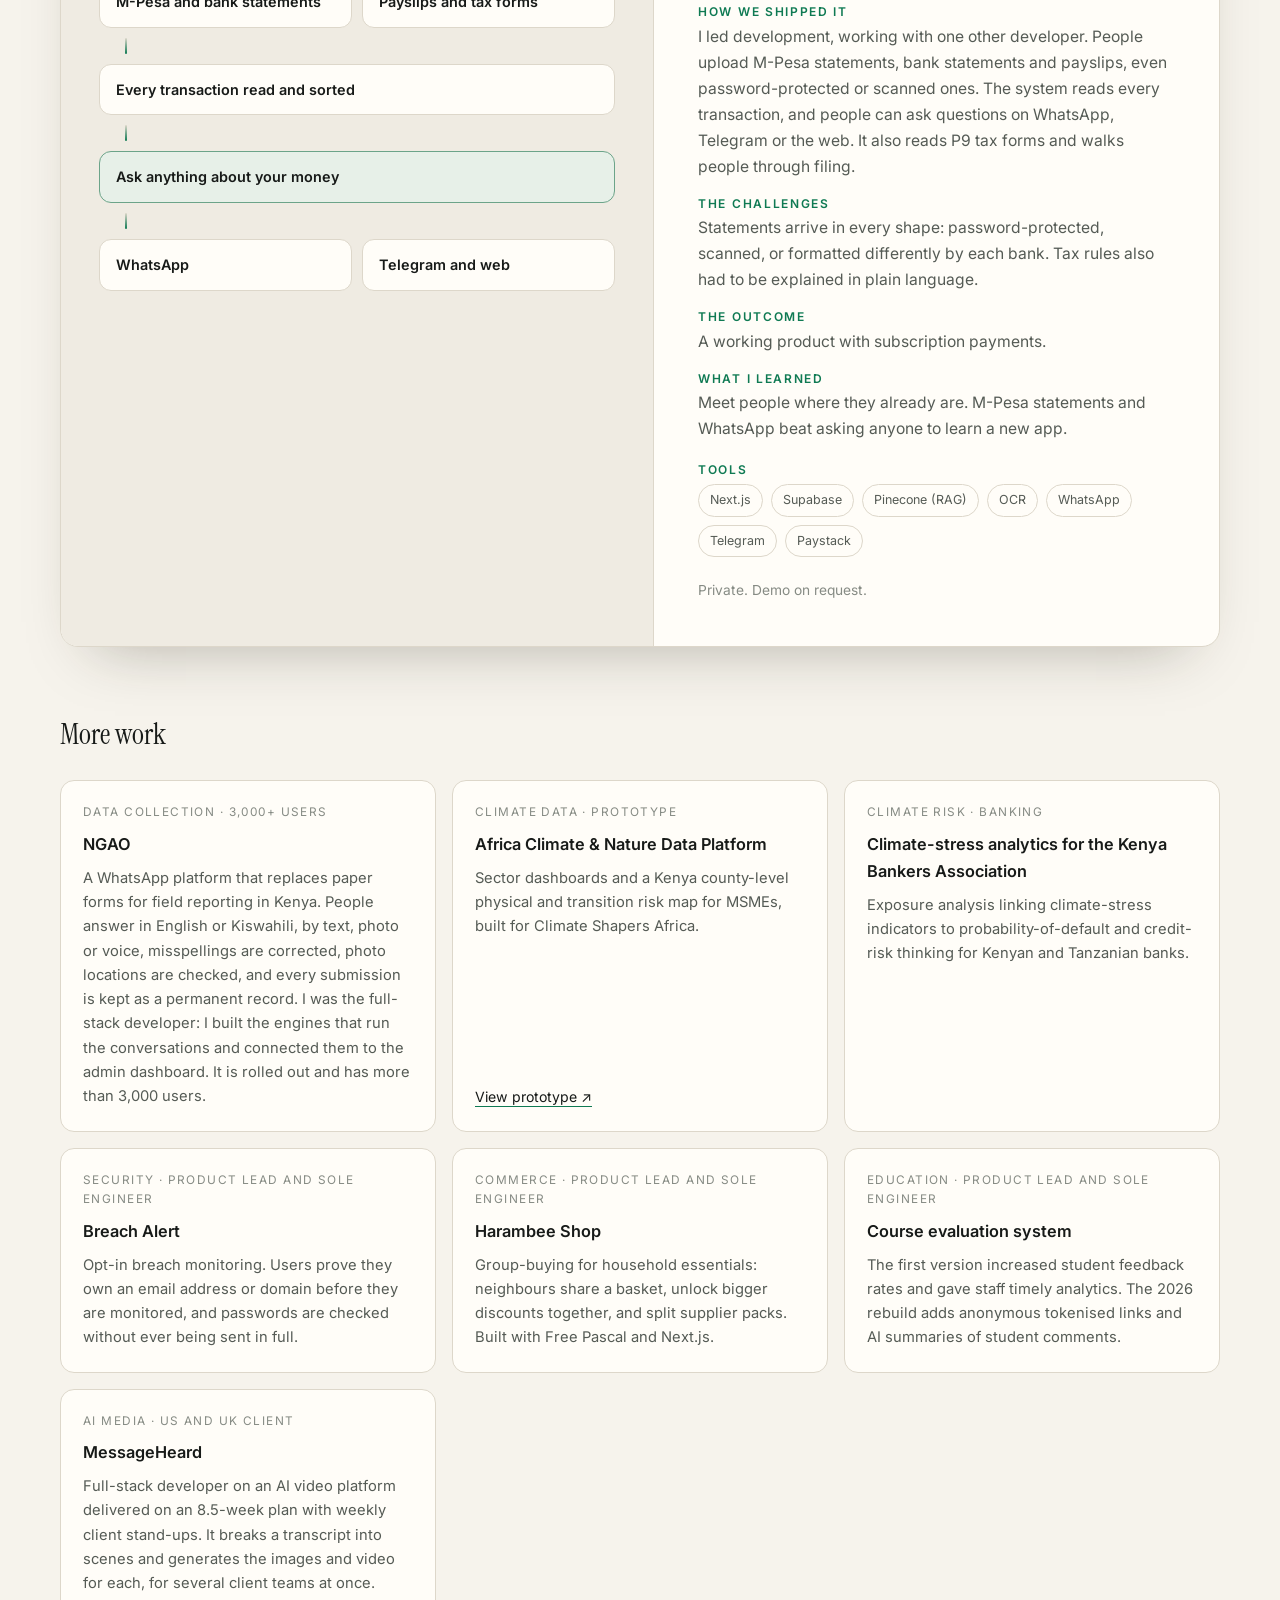
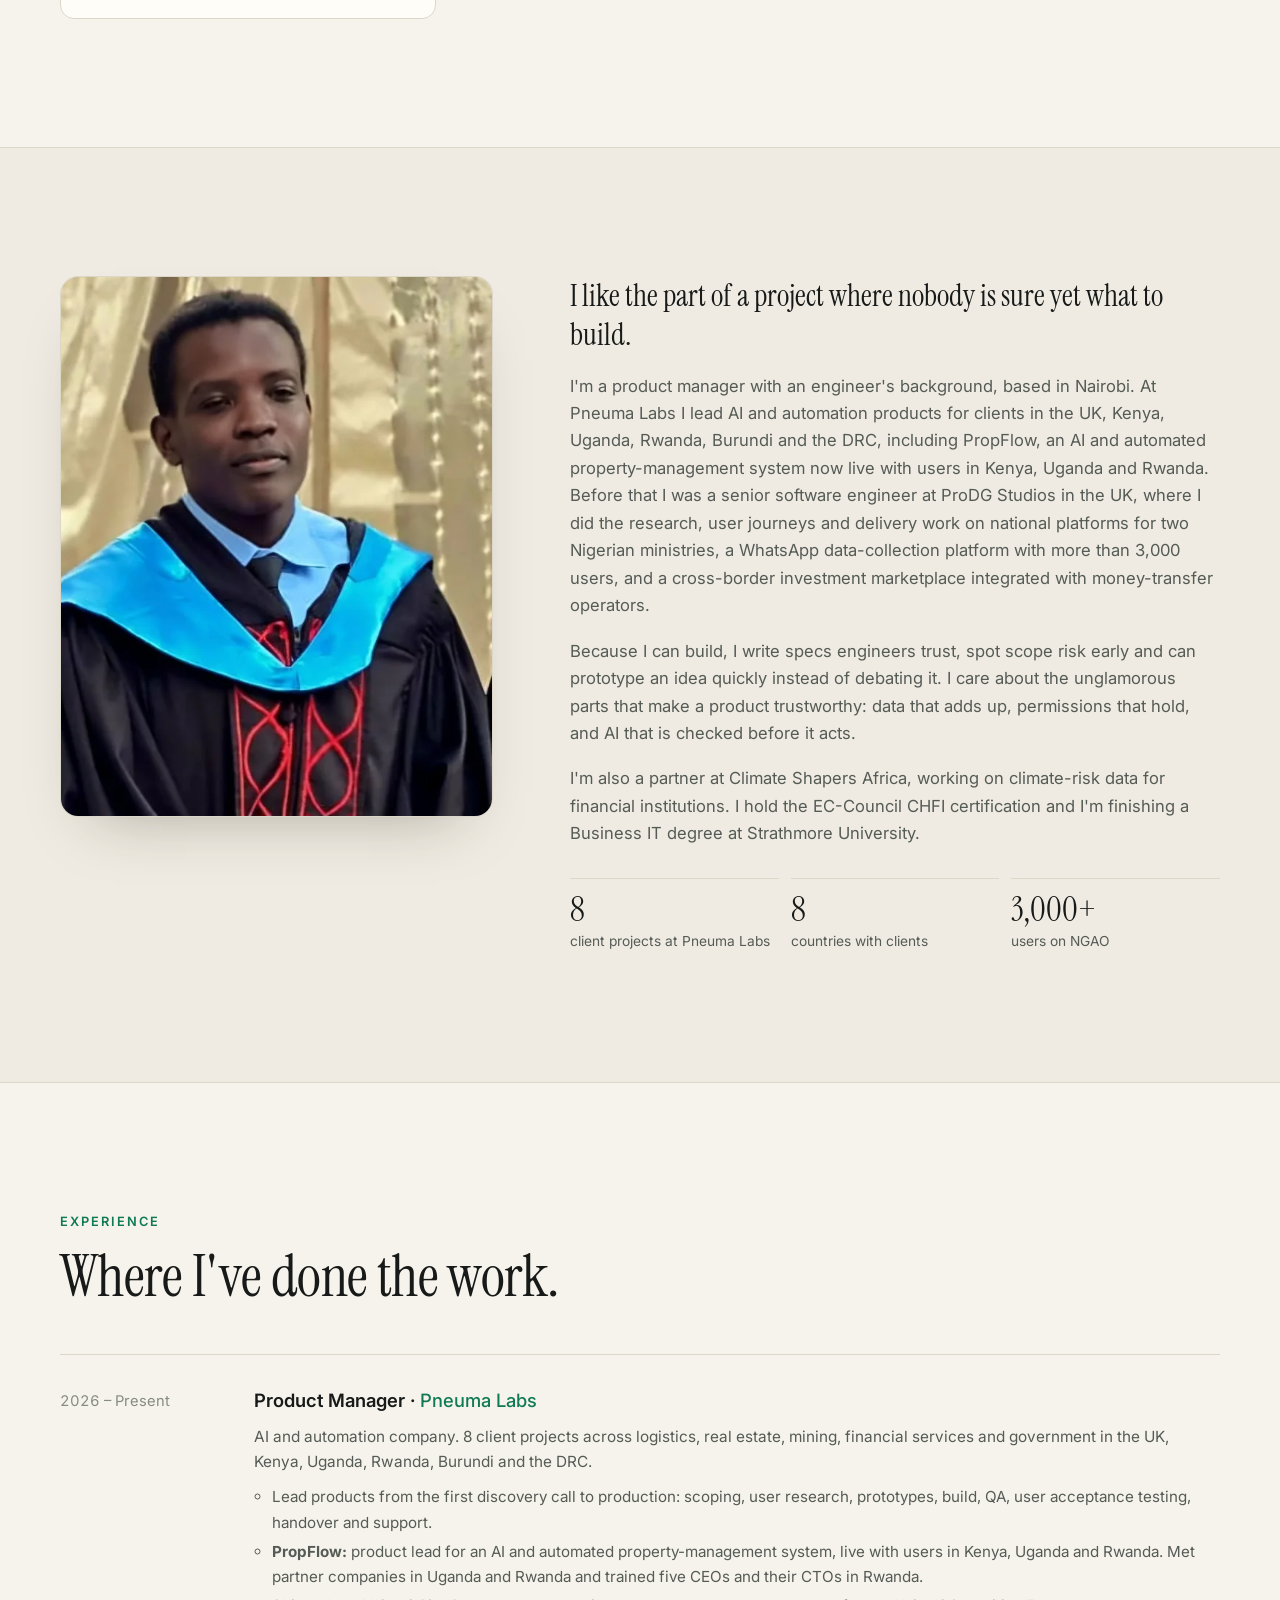
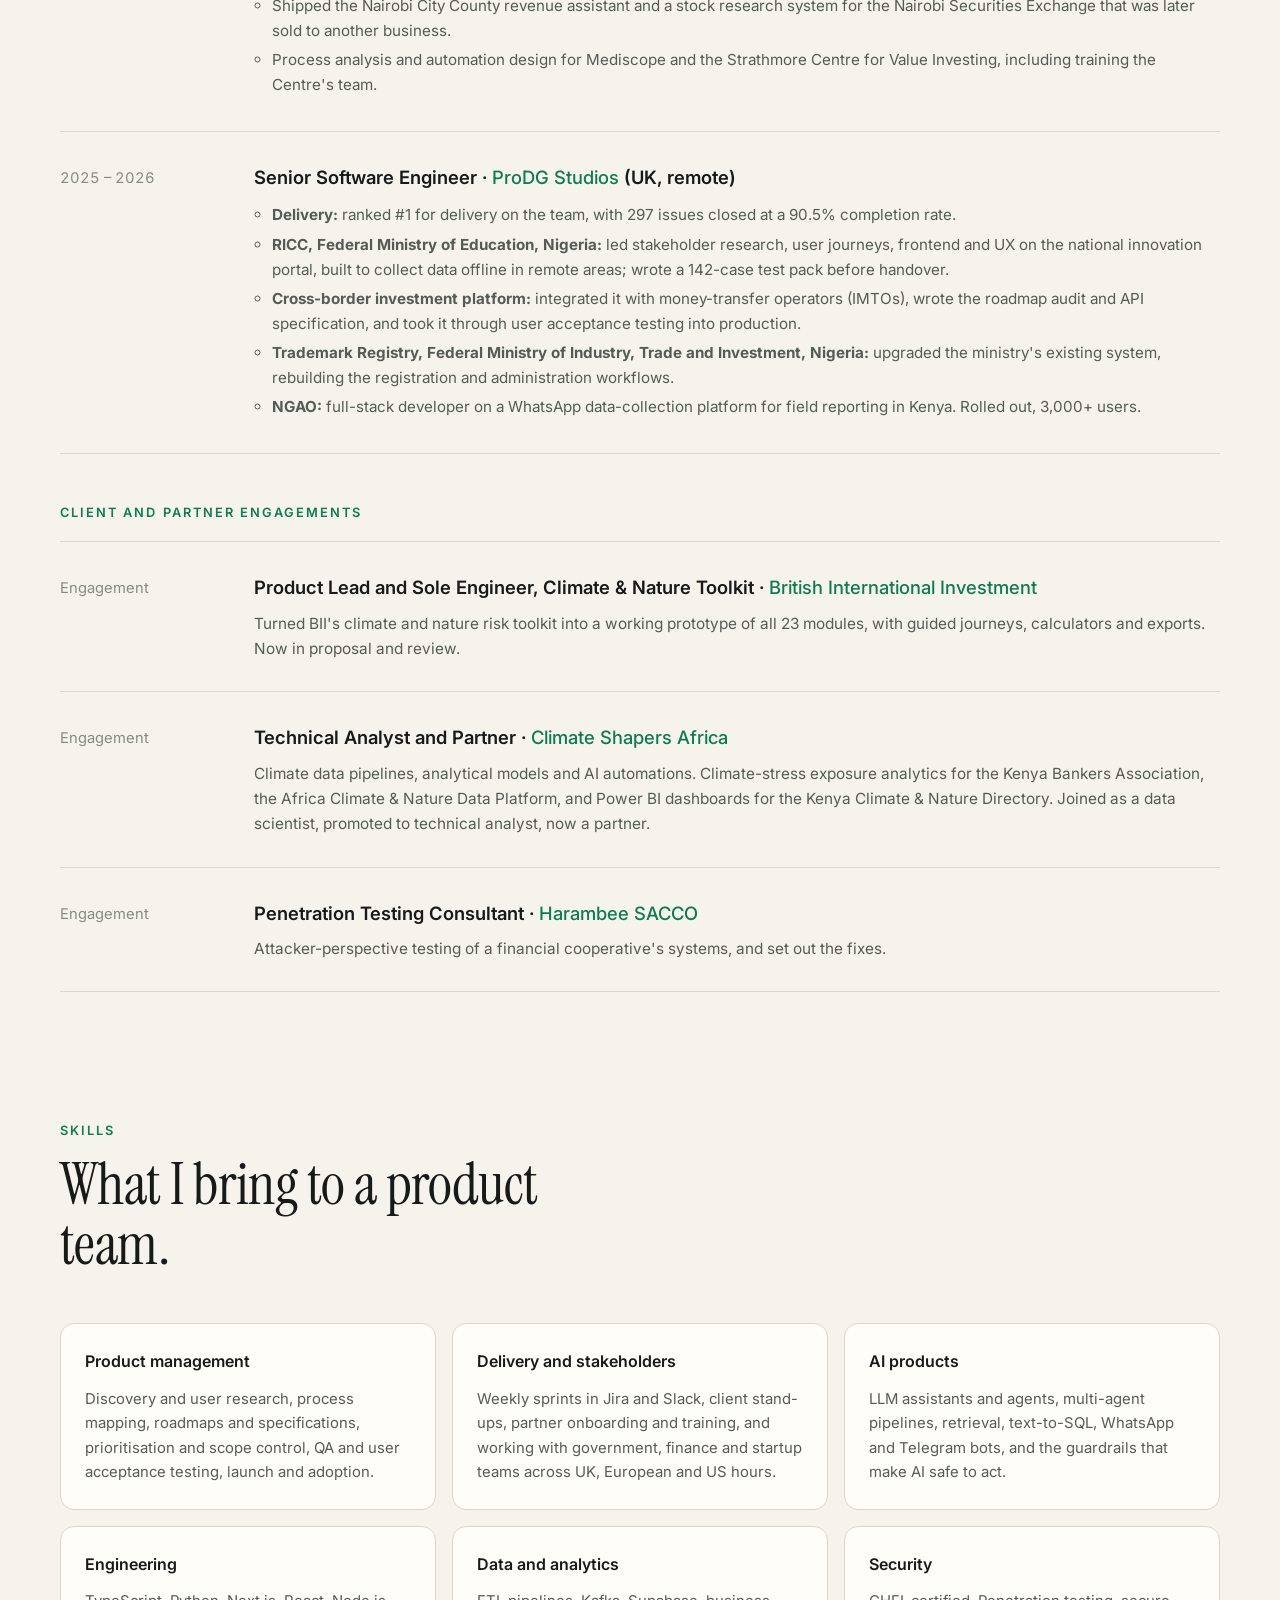
==== commit f5e480a1: "Reposition as a product manager: track record, how I run a product, case studies with my role, PM ex" ====
--- a/index.html
+++ b/index.html
@@ -3,19 +3,19 @@
 <head>
 <meta charset="utf-8">
 <meta name="viewport" content="width=device-width, initial-scale=1">
-<title>Wayne Williams Opanja · Software &amp; AI Engineer</title>
-<meta name="description" content="Software and AI engineer in Nairobi. I build AI products end to end for government, finance and climate teams across Africa and the UK.">
+<title>Wayne Williams Opanja · Product Manager</title>
+<meta name="description" content="Product manager with an engineer's background. I take AI, fintech and public-sector products from discovery to launch for clients across eight countries.">
 <link rel="canonical" href="https://wayne-spec.github.io/">
 <meta name="theme-color" content="#0c0e0d">
 
 <meta property="og:type" content="website">
 <meta property="og:url" content="https://wayne-spec.github.io/">
-<meta property="og:title" content="Wayne Williams Opanja · Software & AI Engineer">
-<meta property="og:description" content="I build AI products end to end for government, finance and climate teams across Africa and the UK.">
+<meta property="og:title" content="Wayne Williams Opanja · Product Manager">
+<meta property="og:description" content="I take AI, fintech and public-sector products from discovery to launch, for clients across eight countries.">
 <meta property="og:image" content="https://wayne-spec.github.io/assets/og.png">
 <meta property="og:image:width" content="1200">
 <meta property="og:image:height" content="630">
-<meta property="og:image:alt" content="Wayne Williams Opanja, Software & AI Engineer">
+<meta property="og:image:alt" content="Wayne Williams Opanja, Product Manager">
 <meta name="twitter:card" content="summary_large_image">
 
 <link rel="icon" href="assets/favicon.svg" type="image/svg+xml">
@@ -32,7 +32,7 @@
   "@context": "https://schema.org",
   "@type": "Person",
   "name": "Wayne Williams Opanja",
-  "jobTitle": "Software & AI Engineer",
+  "jobTitle": "Product Manager",
   "url": "https://wayne-spec.github.io/",
   "email": "mailto:waynewilliams2028@gmail.com",
   "address": { "@type": "PostalAddress", "addressLocality": "Nairobi", "addressCountry": "KE" },
@@ -48,11 +48,11 @@
   <nav class="wrap nav" aria-label="Main">
     <a class="brand" href="#top">Wayne Opanja<span>.</span></a>
     <ul class="nav-links" id="nav-links">
+      <li><a href="#how">How I work</a></li>
       <li><a href="#work">Work</a></li>
       <li><a href="projects.html">All projects</a></li>
       <li><a href="#about">About</a></li>
       <li><a href="#experience">Experience</a></li>
-      <li><a href="#skills">Skills</a></li>
       <li><a href="#contact">Contact</a></li>
     </ul>
     <div class="nav-actions">
@@ -70,12 +70,13 @@
 <main id="main">
   <section class="hero" id="top">
     <div class="wrap">
-      <span class="eyebrow"><span class="dot" aria-hidden="true"></span>Nairobi · Open to remote and hybrid roles</span>
-      <h1>I build AI products that <em>do real work.</em></h1>
-      <p class="lede">I'm Wayne, a <strong>software and AI engineer</strong> building production software since 2023. I take products from the first discovery session to production for government ministries, development-finance investors, banks and growing businesses across <strong>Africa and the UK</strong>.</p>
+      <span class="eyebrow"><span class="dot" aria-hidden="true"></span>Product Manager · Open to remote and hybrid roles</span>
+      <h1>I turn messy problems into products <em>people actually use.</em></h1>
+      <p class="lede">I'm Wayne, a <strong>product manager with an engineer's hands</strong>, shipping software since 2023. I lead products from the first discovery call to launch for government ministries, development-finance investors, banks and growing businesses across <strong>eight countries</strong>, delivered on time and on budget, and tested before they go live.</p>
       <div class="hero-ctas">
         <a class="btn btn-primary" href="#work">See my work
           <svg viewBox="0 0 24 24" fill="none" stroke="currentColor" stroke-width="2" stroke-linecap="round" aria-hidden="true"><path d="M5 12h14M13 6l6 6-6 6"/></svg></a>
+        <a class="btn btn-ghost" href="#how">How I work</a>
         <a class="btn btn-ghost" href="assets/Wayne-Williams-Opanja-CV.pdf" download>Download CV</a>
       </div>
     </div>
@@ -94,82 +95,115 @@
     </div>
   </div>
 
+  <section class="section" id="impact">
+    <div class="wrap">
+      <div class="section-head">
+        <span class="kicker">Track record</span>
+        <h2>Shipped on time, for clients in eight countries.</h2>
+        <p>From national platforms for government ministries to products small teams run their business on.</p>
+      </div>
+      <div class="ship">
+        <div class="stat reveal accent"><strong>#1</strong><span>for delivery on my ProDG Studios team: 297 issues closed at a 90.5% completion rate</span></div>
+        <div class="stat reveal"><strong>8</strong><span>countries with clients: the UK, US, Nigeria, Kenya, Uganda, Rwanda, Burundi and the DRC</span></div>
+        <div class="stat reveal"><strong>3,000+</strong><span>users on NGAO after rollout</span></div>
+        <div class="stat reveal"><strong>17</strong><span>products and platforms shipped or prototyped since 2023</span></div>
+      </div>
+    </div>
+  </section>
+
+  <section class="section" id="how" style="padding-top: 0;">
+    <div class="wrap">
+      <div class="section-head">
+        <span class="kicker">How I work</span>
+        <h2>How I run a product, from the first call to adoption.</h2>
+        <p>The same five steps on every project, whether it's a national portal or a two-person startup. Each comes with an example from real work.</p>
+      </div>
+      <div class="steps">
+        <div class="step reveal"><h3>Discover</h3><p>Talk to the people who will use it and map how the work really happens, before deciding what to build.</p><span class="evidence">On RICC I researched why universities, industry, investors and regulators weren't connecting, then wrote questionnaires and user journeys for each group.</span></div>
+        <div class="step reveal"><h3>Define</h3><p>Turn what I learned into a scope, a roadmap and a spec that engineers can build from without guessing.</p><span class="evidence">On CrossVest I wrote the roadmap audit, the workflow explainer and the frontend-to-backend API specification.</span></div>
+        <div class="step reveal"><h3>Deliver</h3><p>Weekly sprints, clear owners and honest status. When a date matters, I cut scope on purpose rather than let quality slip.</p><span class="evidence">When CrossVest's payment provider was removed mid-build, we made payments provider-neutral and cut scope to hit the demo date.</span></div>
+        <div class="step reveal"><h3>Prove</h3><p>Nothing ships until it has been tested against real cases and signed off by the people who will use it.</p><span class="evidence">A 142-case test pack across 20 modules for RICC; CrossVest signed off in user acceptance testing before production.</span></div>
+        <div class="step reveal"><h3>Adopt</h3><p>Launch with people, not at them: onboarding, training and support until the product is part of how they work.</p><span class="evidence">I trained five CEOs and their CTOs in Rwanda on PropFlow; NGAO grew past 3,000 users after rollout.</span></div>
+      </div>
+    </div>
+  </section>
+
   <section class="section" id="work">
     <div class="wrap">
       <div class="section-head">
-        <span class="kicker">Selected work</span>
-        <h2>Seven projects: the goal, how we did it, the challenges and what I learned.</h2>
-        <p>Most client work is private, so each project is described in plain terms, with the tools I used. I’m happy to walk through any of them on a call.</p>
+        <span class="kicker">Selected products</span>
+        <h2>Seven products I helped take from idea to production.</h2>
+        <p>Each one shows the problem, my role, how we shipped it and what happened next. Most client work is private, so I describe it in plain terms and I’m happy to walk through any of it on a call.</p>
         <p><a class="btn btn-ghost btn-sm" href="projects.html">See all projects →</a></p>
       </div>
 
       <div class="cases">
+        <article class="case reveal">
+          <div class="case-visual" aria-hidden="true"><div class="diagram"><div class="diagram-caption">What runs on its own</div><div class="flow"><div class="split"><div class="node"><b>Rent, invoicing, arrears</b></div><div class="node"><b>Receipts sent automatically</b></div></div><div class="arrow"></div><div class="split"><div class="node"><b>Maintenance with contractor approvals</b></div><div class="node"><b>Leases signed online</b></div></div><div class="arrow"></div><div class="node hot"><b>Landlords ask for reports on WhatsApp</b></div><div class="arrow"></div><div class="node guard"><b>AI proposes, code decides</b></div></div></div></div>
+          <div class="case-body">
+            <span class="case-meta">PropFlow · Pneuma Labs · 2026</span>
+            <h3>AI and automation that run a landlord’s routine work</h3>
+            <dl><div><dt>The problem</dt><dd>An AI and automated property-management system for landlords and managing agents.</dd></div><div><dt>The goal</dt><dd>Take the routine work of property management off landlords’ hands, so they get reports instead of chasing tasks.</dd></div><div><dt>My role</dt><dd>Product lead and lead engineer, with a partner: product vision, roadmap, partner onboarding in Uganda and Rwanda, and the build.</dd></div><div><dt>How we shipped it</dt><dd>I designed and built it with a partner. The rent roll, invoicing and billing, arrears and late fees, deposits, reconciliation and tenant receipts run automatically, leases are generated and signed online, and maintenance requests go to contractors with approvals. Landlords can ask for reports on WhatsApp, tenants report problems there, and an emergency triggers a phone call. AI proposes the next step, but code checks each suggestion against strict rules before anything happens. I also travelled to Uganda and Rwanda to meet partners, including the leadership teams of Keystone Technologies and Unispace.</dd></div><div><dt>The challenges</dt><dd>The system handles real money and legal documents, and tenant messages are unpredictable. Every automated step and every AI suggestion had to be safe before it could reach a landlord or tenant.</dd></div><div><dt>The outcome</dt><dd>Live with users in Kenya, Uganda and Rwanda. Built for production: 90 data models, 120 test files, online payments, nightly backups and a written recovery plan. In Rwanda I trained five CEOs, property owners and their CTOs to use it, and I maintain it in production.</dd></div><div><dt>What I learned</dt><dd>Automation earns trust when AI suggests and clear rules decide. That is what makes it safe to put near tenants and landlords’ money.</dd></div></dl>
+            <div><dt class="tools-label">Tools</dt><ul class="chips" aria-label="Tools used"><li>Next.js</li><li>TypeScript</li><li>Prisma</li><li>PostgreSQL</li><li>Twilio (voice, images)</li><li>WhatsApp</li><li>Paystack</li><li>Docker</li><li>Sentry</li></ul></div>
+            <div class="case-links"><span class="private">Client product, private. Demo on request.</span></div>
+          </div>
+        </article>
+        <article class="case reveal">
+          <div class="case-visual" aria-hidden="true"><div class="diagram"><div class="diagram-caption">How an investor uses it</div><div class="flow"><div class="node"><b>Opens their money-transfer or banking app</b></div><div class="arrow"></div><div class="node"><b>Sees vetted African investments they qualify for</b></div><div class="arrow"></div><div class="node hot"><b>Verifies their identity once</b></div><div class="arrow"></div><div class="node"><b>Funds a wallet and invests</b></div><div class="arrow"></div><div class="node guard"><b>Every amount reconciled before it moves</b></div></div></div></div>
+          <div class="case-body">
+            <span class="case-meta">Fintech · Diaspora investment · 2025 – 2026</span>
+            <h3>An investment marketplace that partner apps can plug in</h3>
+            <dl><div><dt>The problem</dt><dd>A cross-border investment marketplace for people in the diaspora, built for a fintech client.</dd></div><div><dt>The goal</dt><dd>Let people abroad invest in vetted African opportunities from inside apps they already use, such as money-transfer and banking apps, with trust and compliance built in.</dd></div><div><dt>My role</dt><dd>Senior Software Engineer at ProDG Studios, with product work throughout: the roadmap audit, the workflow explainer, the API specification, QA and user acceptance testing.</dd></div><div><dt>How we shipped it</dt><dd>I developed and deployed the frontend, integrated the platform with IMTOs (international money transfer operators) so their customers could invest from apps they already use, took it through user acceptance testing into production, and kept working on the product into 2026, across research, product design and QA. The product covers investor onboarding with identity checks, the marketplace, wallet funding, a portal for fund managers to list investments, partner dashboards and an admin console.</dd></div><div><dt>The challenges</dt><dd>A key provider changed partway through, so money movement had to work with any provider and be tested against a stand-in. Business verification was blocked, so we used a manual route. And with investors’ money involved, every amount had to reconcile exactly.</dd></div><div><dt>The outcome</dt><dd>Signed off in user acceptance testing and deployed to production, with identity checks live and money-transfer partners integrated.</dd></div><div><dt>What I learned</dt><dd>In fintech, trust is the product. Getting every amount to add up matters more than any feature, and building so the payment provider can change keeps a project alive when partners change.</dd></div></dl>
+            <div><dt class="tools-label">Tools</dt><ul class="chips" aria-label="Tools used"><li>React</li><li>Next.js</li><li>Python</li><li>PostgreSQL</li><li>Identity verification (KYC)</li></ul></div>
+            <div class="case-links"><span class="private">Client product. Walkthrough on request.</span></div>
+          </div>
+        </article>
+        <article class="case reveal">
+          <div class="case-visual"><img src="assets/img/ricc.webp" width="1200" height="684" loading="lazy" alt="Home page of the RICC National Innovation Capacity Assessment platform for Nigeria’s Federal Ministry of Education"></div>
+          <div class="case-body">
+            <span class="case-meta">Federal Ministry of Education, Nigeria · ProDG Studios · 2026</span>
+            <h3>A national platform to move research into the market</h3>
+            <dl><div><dt>The problem</dt><dd>RICC, a national platform for Nigeria’s Research, Innovation and Commercialisation Council.</dd></div><div><dt>The goal</dt><dd>Connect universities, industry, innovators and regulators so more research turns into real products and services.</dd></div><div><dt>My role</dt><dd>Frontend and UX lead at ProDG Studios: stakeholder research, user journeys for every group, QA and rollout readiness.</dd></div><div><dt>How we shipped it</dt><dd>I led the frontend and user experience. Before designing anything, I researched where collaboration was breaking down, then built the user journeys around those bottlenecks. The portal works offline: field agents fill in questionnaires where there is no internet, and their answers are sent once they are back online. I built the landing page, the analytics dashboards that show where innovations stall on the way to market, the evidence-verification panel and the consent controls, and I ran end-to-end testing before the national rollout.</dd></div><div><dt>The challenges</dt><dd>Many groups with different needs had to be served by one platform: universities, industry, innovators, regulators and funders. Much of the data had to be collected in places with weak or no internet, and the same innovation was often reported more than once.</dd></div><div><dt>The outcome</dt><dd>A live national platform for the Ministry of Education and TETFund, with questionnaires for every type of stakeholder, ready for a national rollout.</dd></div><div><dt>What I learned</dt><dd>Understand the problem before you build. Putting a broken paper process online only gives you a faster broken process.</dd></div></dl>
+            <div><dt class="tools-label">Tools</dt><ul class="chips" aria-label="Tools used"><li>User research</li><li>UX design</li><li>Next.js</li><li>React</li><li>TypeScript</li><li>Offline web app</li><li>QA</li></ul></div>
+            <div class="case-links"><a href="https://ricc.education.gov.ng/" target="_blank" rel="noopener">Visit ricc.education.gov.ng ↗</a></div>
+          </div>
+        </article>
+        <article class="case reveal">
+          <div class="case-visual" aria-hidden="true"><div class="diagram"><div class="diagram-caption">A guided path for a risk team</div><div class="flow"><div class="node"><b>Screen a client for climate risk</b></div><div class="arrow"></div><div class="node"><b>Assess the institution’s readiness</b></div><div class="arrow"></div><div class="node hot"><b>Measure emissions from loans and investments</b></div><div class="arrow"></div><div class="node"><b>Stress-test the portfolio</b></div><div class="arrow"></div><div class="node"><b>Export a complete record (PDF, Excel, Word)</b></div></div></div></div>
+          <div class="case-body">
+            <span class="case-meta">British International Investment · Prototype · 2026</span>
+            <h3>Turning a climate-risk framework into a guided product</h3>
+            <dl><div><dt>The problem</dt><dd>A digital version of British International Investment’s climate and nature risk toolkit for financial institutions.</dd></div><div><dt>The goal</dt><dd>Turn guidance that lived in PDFs and spreadsheets into tools that banks and investors can use in the middle of a real lending or investment decision.</dd></div><div><dt>My role</dt><dd>Product lead and sole engineer: turned the framework into a product plan, then designed and built the prototype.</dd></div><div><dt>How we shipped it</dt><dd>I broke the toolkit into modules and built step-by-step workbenches for each task: screening a client for climate risk, measuring the emissions linked to loans and investments, and stress-testing a portfolio. Each piece of work links institutions, clients and projects, and exports cleanly.</dd></div><div><dt>The challenges</dt><dd>The source guidance is long and technical, and the people using the tool are finance staff, not climate specialists. It had to stay faithful to the method while feeling simple.</dd></div><div><dt>The outcome</dt><dd>A working prototype covering all 23 modules of the toolkit, with guided journeys, calculators, linked records and exports. It is now in proposal and review.</dd></div><div><dt>What I learned</dt><dd>Complex frameworks get used when they are broken into small guided steps. Most of the work is understanding the method well enough to make it simple.</dd></div></dl>
+            <div><dt class="tools-label">Tools</dt><ul class="chips" aria-label="Tools used"><li>Next.js</li><li>React</li><li>TypeScript</li><li>Prisma</li><li>PostgreSQL</li></ul></div>
+            <div class="case-links"><span class="private">Client platform, private.</span></div>
+          </div>
+        </article>
         <article class="case reveal">
           <div class="case-visual" aria-hidden="true"><div class="diagram"><div class="diagram-caption">How it works</div><div class="flow"><div class="node"><b>Monthly revenue reports come in</b></div><div class="arrow"></div><div class="node"><b>Cleaned and stored in one database</b></div><div class="arrow"></div><div class="node hot"><b>Staff ask a question on WhatsApp</b></div><div class="arrow"></div><div class="node guard"><b>The AI can read the data, never change it</b></div><div class="arrow"></div><div class="node"><b>Answer from the county’s own figures</b></div></div></div></div>
           <div class="case-body">
             <span class="case-meta">Nairobi City County · Pneuma Labs · 2026</span>
             <h3>A WhatsApp assistant for a county revenue team</h3>
-            <dl><div><dt>The project</dt><dd>An assistant that county revenue staff can message on WhatsApp to get answers about the revenue the county has collected.</dd></div><div><dt>The goal</dt><dd>Let staff get a revenue figure in seconds by asking in plain words, instead of digging through spreadsheets.</dd></div><div><dt>How we did it</dt><dd>I built a system that reads the county’s revenue reports into one clean database, then added an AI assistant staff can message on WhatsApp or the web. The AI can only read the data, never change it, and only approved phone numbers can use it.</dd></div><div><dt>The challenges</dt><dd>The reports came in several different layouts, and the same money sometimes appeared in more than one report. The AI also had to be useful without ever being able to change the county’s records.</dd></div><div><dt>The outcome</dt><dd>Staff ask questions like “what did this revenue stream bring in last quarter?” and get answers from the county’s own records. I checked the answers against the original reports and fixed the places where amounts were being counted twice.</dd></div><div><dt>What I learned</dt><dd>The hard part was not the AI, it was the data. An answer that looks right is not the same as an answer that is right, so every number has to be checked against the source.</dd></div></dl>
+            <dl><div><dt>The problem</dt><dd>An assistant that county revenue staff can message on WhatsApp to get answers about the revenue the county has collected.</dd></div><div><dt>The goal</dt><dd>Let staff get a revenue figure in seconds by asking in plain words, instead of digging through spreadsheets.</dd></div><div><dt>My role</dt><dd>Product and engineering lead: scoped it with the revenue team, built it and checked every answer against the source.</dd></div><div><dt>How we shipped it</dt><dd>I built a system that reads the county’s revenue reports into one clean database, then added an AI assistant staff can message on WhatsApp or the web. The AI can only read the data, never change it, and only approved phone numbers can use it.</dd></div><div><dt>The challenges</dt><dd>The reports came in several different layouts, and the same money sometimes appeared in more than one report. The AI also had to be useful without ever being able to change the county’s records.</dd></div><div><dt>The outcome</dt><dd>Staff ask questions like “what did this revenue stream bring in last quarter?” and get answers from the county’s own records. I checked the answers against the original reports and fixed the places where amounts were being counted twice.</dd></div><div><dt>What I learned</dt><dd>The hard part was not the AI, it was the data. An answer that looks right is not the same as an answer that is right, so every number has to be checked against the source.</dd></div></dl>
             <div><dt class="tools-label">Tools</dt><ul class="chips" aria-label="Tools used"><li>Next.js</li><li>TypeScript</li><li>Supabase (PostgreSQL)</li><li>LLMs via NVIDIA NIM</li><li>WhatsApp</li><li>Vercel</li></ul></div>
             <div class="case-links"><span class="private">Government system, private. Walkthrough on request.</span></div>
           </div>
         </article>
         <article class="case reveal">
-          <div class="case-visual" aria-hidden="true"><div class="diagram"><div class="diagram-caption">How an investor uses it</div><div class="flow"><div class="node"><b>Opens their money-transfer or banking app</b></div><div class="arrow"></div><div class="node"><b>Sees vetted African investments they qualify for</b></div><div class="arrow"></div><div class="node hot"><b>Verifies their identity once</b></div><div class="arrow"></div><div class="node"><b>Funds a wallet and invests</b></div><div class="arrow"></div><div class="node guard"><b>Every amount reconciled before it moves</b></div></div></div></div>
-          <div class="case-body">
-            <span class="case-meta">Fintech · Diaspora investment · 2025 – 2026</span>
-            <h3>An investment marketplace that partner apps can plug in</h3>
-            <dl><div><dt>The project</dt><dd>A cross-border investment marketplace for people in the diaspora, built for a fintech client.</dd></div><div><dt>The goal</dt><dd>Let people abroad invest in vetted African opportunities from inside apps they already use, such as money-transfer and banking apps, with trust and compliance built in.</dd></div><div><dt>How we did it</dt><dd>I developed and deployed the frontend, took it through user acceptance testing into production, and kept working on the product into 2026, across research, product design and QA. The product covers investor onboarding with identity checks, the marketplace, wallet funding, a portal for fund managers to list investments, partner dashboards and an admin console.</dd></div><div><dt>The challenges</dt><dd>A key provider changed partway through, so money movement had to work with any provider and be tested against a stand-in. Business verification was blocked, so we used a manual route. And with investors’ money involved, every amount had to reconcile exactly.</dd></div><div><dt>The outcome</dt><dd>The frontend was delivered, signed off in user acceptance testing and deployed to production, with identity checks live.</dd></div><div><dt>What I learned</dt><dd>In fintech, trust is the product. Getting every amount to add up matters more than any feature, and building so the payment provider can change keeps a project alive when partners change.</dd></div></dl>
-            <div><dt class="tools-label">Tools</dt><ul class="chips" aria-label="Tools used"><li>React</li><li>Next.js</li><li>Python</li><li>PostgreSQL</li><li>Identity verification (KYC)</li></ul></div>
-            <div class="case-links"><span class="private">Client product. Walkthrough on request.</span></div>
-          </div>
-        </article>
-        <article class="case reveal">
-          <div class="case-visual" aria-hidden="true"><div class="diagram"><div class="diagram-caption">What runs on its own</div><div class="flow"><div class="split"><div class="node"><b>Rent, invoicing, arrears</b></div><div class="node"><b>Receipts sent automatically</b></div></div><div class="arrow"></div><div class="split"><div class="node"><b>Maintenance with contractor approvals</b></div><div class="node"><b>Leases signed online</b></div></div><div class="arrow"></div><div class="node hot"><b>Landlords ask for reports on WhatsApp</b></div><div class="arrow"></div><div class="node guard"><b>AI proposes, code decides</b></div></div></div></div>
-          <div class="case-body">
-            <span class="case-meta">PropFlow · Pneuma Labs · 2026</span>
-            <h3>AI and automation that run a landlord’s routine work</h3>
-            <dl><div><dt>The project</dt><dd>An AI and automated property-management system for landlords and managing agents.</dd></div><div><dt>The goal</dt><dd>Take the routine work of property management off landlords’ hands, so they get reports instead of chasing tasks.</dd></div><div><dt>How we did it</dt><dd>I designed and built it with a partner. The rent roll, invoicing and billing, arrears and late fees, deposits, reconciliation and tenant receipts run automatically, leases are generated and signed online, and maintenance requests go to contractors with approvals. Landlords can ask for reports on WhatsApp, tenants report problems there, and an emergency triggers a phone call. AI proposes the next step, but code checks each suggestion against strict rules before anything happens. I also travelled to Uganda and Rwanda to meet partners, including the leadership teams of Keystone Technologies and Unispace.</dd></div><div><dt>The challenges</dt><dd>The system handles real money and legal documents, and tenant messages are unpredictable. Every automated step and every AI suggestion had to be safe before it could reach a landlord or tenant.</dd></div><div><dt>The outcome</dt><dd>Live with users in Kenya, Uganda and Rwanda. Built for production: 90 data models, 120 test files, online payments, nightly backups and a written recovery plan. In Rwanda I trained five CEOs, property owners and their CTOs to use it, and I maintain it in production.</dd></div><div><dt>What I learned</dt><dd>Automation earns trust when AI suggests and clear rules decide. That is what makes it safe to put near tenants and landlords’ money.</dd></div></dl>
-            <div><dt class="tools-label">Tools</dt><ul class="chips" aria-label="Tools used"><li>Next.js</li><li>TypeScript</li><li>Prisma</li><li>PostgreSQL</li><li>Twilio (voice, images)</li><li>WhatsApp</li><li>Paystack</li><li>Docker</li><li>Sentry</li></ul></div>
-            <div class="case-links"><span class="private">Client product, private. Demo on request.</span></div>
-          </div>
-        </article>
-        <article class="case reveal">
           <div class="case-visual" aria-hidden="true"><div class="diagram"><div class="diagram-caption">Every morning, before the market opens</div><div class="flow"><div class="split"><div class="node"><b>Share prices</b></div><div class="node"><b>Economy and news</b></div></div><div class="arrow"></div><div class="node"><b>AI analysts study each angle</b></div><div class="arrow"></div><div class="node hot"><b>They argue the case for and against</b></div><div class="arrow"></div><div class="node guard"><b>A risk check that accounts for inflation</b></div><div class="arrow"></div><div class="node"><b>A plain-English view, scored later for accuracy</b></div></div></div></div>
           <div class="case-body">
             <span class="case-meta">Market intelligence · Pneuma Labs · 2026</span>
             <h3>An AI research assistant for Nairobi Securities Exchange analysts</h3>
-            <dl><div><dt>The project</dt><dd>An AI tool that does the first round of stock research on the Nairobi Securities Exchange.</dd></div><div><dt>The goal</dt><dd>Cut the time analysts spend gathering prices, economic data and news before they can start thinking about a stock.</dd></div><div><dt>How we did it</dt><dd>I adapted an open-source framework into a team of AI “analysts” that each study one angle, argue the case for and against a stock, then pass a risk check that accounts for Kenyan inflation. It runs automatically every morning before the market opens, and switches to a backup AI provider if one goes down.</dd></div><div><dt>The challenges</dt><dd>The data comes from many scattered sources, AI providers sometimes go down, and nobody trusts an AI’s stock call unless its track record can be checked.</dd></div><div><dt>The outcome</dt><dd>Analysts in Kenya use it for research and decision support. It does the groundwork; the investment decision stays with them.</dd></div><div><dt>What I learned</dt><dd>You can’t trust an AI you can’t measure. Logging every prediction and scoring it later is what turns a clever demo into a tool people rely on.</dd></div></dl>
+            <dl><div><dt>The problem</dt><dd>An AI tool that does the first round of stock research on the Nairobi Securities Exchange.</dd></div><div><dt>The goal</dt><dd>Cut the time analysts spend gathering prices, economic data and news before they can start thinking about a stock.</dd></div><div><dt>My role</dt><dd>Product and engineering lead: defined what analysts needed, built the agents and set up accuracy tracking.</dd></div><div><dt>How we shipped it</dt><dd>I adapted an open-source framework into a team of AI “analysts” that each study one angle, argue the case for and against a stock, then pass a risk check that accounts for Kenyan inflation. It runs automatically every morning before the market opens, and switches to a backup AI provider if one goes down.</dd></div><div><dt>The challenges</dt><dd>The data comes from many scattered sources, AI providers sometimes go down, and nobody trusts an AI’s stock call unless its track record can be checked.</dd></div><div><dt>The outcome</dt><dd>Analysts used it for research and decision support, and it was later sold to another business, where it still runs. It does the groundwork; the investment decision stays with them.</dd></div><div><dt>What I learned</dt><dd>You can’t trust an AI you can’t measure. Logging every prediction and scoring it later is what turns a clever demo into a tool people rely on.</dd></div></dl>
             <div><dt class="tools-label">Tools</dt><ul class="chips" aria-label="Tools used"><li>Next.js</li><li>TypeScript</li><li>Supabase</li><li>Vercel AI SDK</li><li>Multi-agent LLMs</li><li>GitHub Actions</li></ul></div>
             <div class="case-links"><span class="private">Private. Demo on request.</span></div>
           </div>
         </article>
         <article class="case reveal">
-          <div class="case-visual" aria-hidden="true"><div class="diagram"><div class="diagram-caption">A guided path for a risk team</div><div class="flow"><div class="node"><b>Screen a client for climate risk</b></div><div class="arrow"></div><div class="node"><b>Assess the institution’s readiness</b></div><div class="arrow"></div><div class="node hot"><b>Measure emissions from loans and investments</b></div><div class="arrow"></div><div class="node"><b>Stress-test the portfolio</b></div><div class="arrow"></div><div class="node"><b>Export a complete record (PDF, Excel, Word)</b></div></div></div></div>
-          <div class="case-body">
-            <span class="case-meta">British International Investment · Consulting · 2026</span>
-            <h3>A climate-risk toolkit banks can actually use</h3>
-            <dl><div><dt>The project</dt><dd>A digital version of British International Investment’s climate and nature risk toolkit for financial institutions.</dd></div><div><dt>The goal</dt><dd>Turn guidance that lived in PDFs and spreadsheets into tools that banks and investors can use in the middle of a real lending or investment decision.</dd></div><div><dt>How we did it</dt><dd>I broke the toolkit into modules and built step-by-step workbenches for each task: screening a client for climate risk, measuring the emissions linked to loans and investments, and stress-testing a portfolio. Each piece of work links institutions, clients and projects, and exports cleanly.</dd></div><div><dt>The challenges</dt><dd>The source guidance is long and technical, and the people using the tool are finance staff, not climate specialists. It had to stay faithful to the method while feeling simple.</dd></div><div><dt>The outcome</dt><dd>Risk and sustainability teams can work through the full framework and finish with a complete, shareable record of their assessment.</dd></div><div><dt>What I learned</dt><dd>Complex frameworks get used when they are broken into small guided steps. Most of the work is understanding the method well enough to make it simple.</dd></div></dl>
-            <div><dt class="tools-label">Tools</dt><ul class="chips" aria-label="Tools used"><li>Next.js</li><li>React</li><li>TypeScript</li><li>Prisma</li><li>PostgreSQL</li></ul></div>
-            <div class="case-links"><span class="private">Client platform, private.</span></div>
-          </div>
-        </article>
-        <article class="case reveal">
-          <div class="case-visual"><img src="assets/img/ricc.webp" width="1200" height="684" loading="lazy" alt="Home page of the RICC National Innovation Capacity Assessment platform for Nigeria’s Federal Ministry of Education"></div>
-          <div class="case-body">
-            <span class="case-meta">Federal Ministry of Education, Nigeria · ProDG Studios · 2026</span>
-            <h3>A national platform to move research into the market</h3>
-            <dl><div><dt>The project</dt><dd>RICC, a national platform for Nigeria’s Research, Innovation and Commercialisation Council.</dd></div><div><dt>The goal</dt><dd>Connect universities, industry, innovators and regulators so more research turns into real products and services.</dd></div><div><dt>How we did it</dt><dd>I led the frontend and user experience. Before designing anything, I researched where collaboration was breaking down, then built the user journeys around those bottlenecks. The portal works offline: field agents fill in questionnaires where there is no internet, and their answers are sent once they are back online. I built the landing page, the analytics dashboards that show where innovations stall on the way to market, the evidence-verification panel and the consent controls, and I ran end-to-end testing before the national rollout.</dd></div><div><dt>The challenges</dt><dd>Many groups with different needs had to be served by one platform: universities, industry, innovators, regulators and funders. Much of the data had to be collected in places with weak or no internet, and the same innovation was often reported more than once.</dd></div><div><dt>The outcome</dt><dd>A live national platform for the Ministry of Education and TETFund, with questionnaires for every type of stakeholder, ready for a national rollout.</dd></div><div><dt>What I learned</dt><dd>Understand the problem before you build. Putting a broken paper process online only gives you a faster broken process.</dd></div></dl>
-            <div><dt class="tools-label">Tools</dt><ul class="chips" aria-label="Tools used"><li>User research</li><li>UX design</li><li>Next.js</li><li>React</li><li>TypeScript</li><li>Offline web app</li><li>QA</li></ul></div>
-            <div class="case-links"><a href="https://ricc.education.gov.ng/" target="_blank" rel="noopener">Visit ricc.education.gov.ng ↗</a></div>
-          </div>
-        </article>
-        <article class="case reveal">
           <div class="case-visual" aria-hidden="true"><div class="diagram"><div class="diagram-caption">From statement to answer</div><div class="flow"><div class="split"><div class="node"><b>M-Pesa and bank statements</b></div><div class="node"><b>Payslips and tax forms</b></div></div><div class="arrow"></div><div class="node"><b>Every transaction read and sorted</b></div><div class="arrow"></div><div class="node hot"><b>Ask anything about your money</b></div><div class="arrow"></div><div class="split"><div class="node"><b>WhatsApp</b></div><div class="node"><b>Telegram and web</b></div></div></div></div></div>
           <div class="case-body">
             <span class="case-meta">Personal finance · Lead developer · 2026</span>
             <h3>Chat with your finances, M-Pesa included</h3>
-            <dl><div><dt>The project</dt><dd>An AI assistant that helps people in Kenya understand their money and their taxes.</dd></div><div><dt>The goal</dt><dd>Help people see where their money goes and file with KRA without stress, using records they already have.</dd></div><div><dt>How we did it</dt><dd>I led development, working with one other developer. People upload M-Pesa statements, bank statements and payslips, even password-protected or scanned ones. The system reads every transaction, and people can ask questions on WhatsApp, Telegram or the web. It also reads P9 tax forms and walks people through filing.</dd></div><div><dt>The challenges</dt><dd>Statements arrive in every shape: password-protected, scanned, or formatted differently by each bank. Tax rules also had to be explained in plain language.</dd></div><div><dt>The outcome</dt><dd>A working product with subscription payments.</dd></div><div><dt>What I learned</dt><dd>Meet people where they already are. M-Pesa statements and WhatsApp beat asking anyone to learn a new app.</dd></div></dl>
+            <dl><div><dt>The problem</dt><dd>An AI assistant that helps people in Kenya understand their money and their taxes.</dd></div><div><dt>The goal</dt><dd>Help people see where their money goes and file with KRA without stress, using records they already have.</dd></div><div><dt>My role</dt><dd>Lead developer: scoped the product and led a two-person build.</dd></div><div><dt>How we shipped it</dt><dd>I led development, working with one other developer. People upload M-Pesa statements, bank statements and payslips, even password-protected or scanned ones. The system reads every transaction, and people can ask questions on WhatsApp, Telegram or the web. It also reads P9 tax forms and walks people through filing.</dd></div><div><dt>The challenges</dt><dd>Statements arrive in every shape: password-protected, scanned, or formatted differently by each bank. Tax rules also had to be explained in plain language.</dd></div><div><dt>The outcome</dt><dd>A working product with subscription payments.</dd></div><div><dt>What I learned</dt><dd>Meet people where they already are. M-Pesa statements and WhatsApp beat asking anyone to learn a new app.</dd></div></dl>
             <div><dt class="tools-label">Tools</dt><ul class="chips" aria-label="Tools used"><li>Next.js</li><li>Supabase</li><li>Pinecone (RAG)</li><li>OCR</li><li>WhatsApp</li><li>Telegram</li><li>Paystack</li></ul></div>
             <div class="case-links"><span class="private">Private. Demo on request.</span></div>
           </div>
@@ -196,24 +230,24 @@
             <p>Exposure analysis linking climate-stress indicators to probability-of-default and credit-risk thinking for Kenyan and Tanzanian banks.</p>
           </div>
           <div class="mini reveal">
-            <span class="tag">Security · Privacy</span>
+            <span class="tag">Security · Product lead and sole engineer</span>
             <h4>Breach Alert</h4>
             <p>Opt-in breach monitoring. Users prove they own an email address or domain before they are monitored, and passwords are checked without ever being sent in full.</p>
           </div>
           <div class="mini reveal">
-            <span class="tag">Commerce · Kenya</span>
+            <span class="tag">Commerce · Product lead and sole engineer</span>
             <h4>Harambee Shop</h4>
             <p>Group-buying for household essentials: neighbours share a basket, unlock bigger discounts together, and split supplier packs. Built with Free Pascal and Next.js.</p>
           </div>
           <div class="mini reveal">
-            <span class="tag">Education · Strathmore</span>
+            <span class="tag">Education · Product lead and sole engineer</span>
             <h4>Course evaluation system</h4>
             <p>The first version increased student feedback rates and gave staff timely analytics. The 2026 rebuild adds anonymous tokenised links and AI summaries of student comments.</p>
           </div>
           <div class="mini reveal">
-            <span class="tag">AI media · Team project</span>
-            <h4>MessageHeard v3</h4>
-            <p>Worked on a platform that turns podcast transcripts into AI-generated video: it breaks a transcript into scenes and creates images and video for each, for several client teams at once.</p>
+            <span class="tag">AI media · US and UK client</span>
+            <h4>MessageHeard</h4>
+            <p>Full-stack developer on an AI video platform delivered on an 8.5-week plan with weekly client stand-ups. It breaks a transcript into scenes and generates the images and video for each, for several client teams at once.</p>
           </div>
         </div>
       </div>
@@ -227,12 +261,12 @@
       </div>
       <div class="about-text reveal">
         <p>I like the part of a project where nobody is sure yet what to build.</p>
-        <p>I'm a software and AI engineer based in Nairobi. At Pneuma Labs I'm the lead software engineer on AI and automation systems for clients in the UK, Kenya, Uganda, Rwanda, Burundi and the DRC. Before that I worked as a senior engineer at ProDG Studios on national platforms for Nigerian government ministries, a WhatsApp data-collection platform with more than 3,000 users, and a cross-border investment marketplace.</p>
-        <p>My work usually starts with research and process mapping and ends with a system in production. In between I do the UX, the frontend and backend, the data pipelines, the AI integration, and the QA and user-acceptance testing. I care about getting the boring parts right: data that adds up, permissions that hold, and AI that is checked before it acts.</p>
-        <p>I also have a background in data science and security. I'm a partner at Climate Shapers Africa, where I work on climate-risk data for financial institutions, and I hold the EC-Council CHFI certification. I'm finishing a Business IT degree at Strathmore University.</p>
+        <p>I'm a product manager with an engineer's background, based in Nairobi. At Pneuma Labs I lead AI and automation products for clients in the UK, Kenya, Uganda, Rwanda, Burundi and the DRC, including PropFlow, an AI and automated property-management system now live with users in Kenya, Uganda and Rwanda. Before that I was a senior software engineer at ProDG Studios in the UK, where I did the research, user journeys and delivery work on national platforms for two Nigerian ministries, a WhatsApp data-collection platform with more than 3,000 users, and a cross-border investment marketplace integrated with money-transfer operators.</p>
+        <p>Because I can build, I write specs engineers trust, spot scope risk early and can prototype an idea quickly instead of debating it. I care about the unglamorous parts that make a product trustworthy: data that adds up, permissions that hold, and AI that is checked before it acts.</p>
+        <p>I'm also a partner at Climate Shapers Africa, working on climate-risk data for financial institutions. I hold the EC-Council CHFI certification and I'm finishing a Business IT degree at Strathmore University.</p>
         <div class="facts">
           <div class="fact"><strong>8</strong><span>client projects at Pneuma Labs</span></div>
-          <div class="fact"><strong>6</strong><span>countries with clients</span></div>
+          <div class="fact"><strong>8</strong><span>countries with clients</span></div>
           <div class="fact"><strong>3,000+</strong><span>users on NGAO</span></div>
         </div>
       </div>
@@ -249,41 +283,37 @@
         <li class="role reveal">
           <time>2026 – Present</time>
           <div>
-            <h3>Lead Software Engineer · <span class="org">Pneuma Labs</span></h3>
+            <h3>Product Manager · <span class="org">Pneuma Labs</span></h3>
             <p>AI and automation company. 8 client projects across logistics, real estate, mining, financial services and government in the UK, Kenya, Uganda, Rwanda, Burundi and the DRC.</p>
             <ul>
-              <li>Lead discovery, product design and delivery, and build the systems hands-on.</li>
-              <li>Built the NSE research agent, the Nairobi City County revenue assistant and the PropFlow property platform.</li>
+              <li>Lead products from the first discovery call to production: scoping, user research, prototypes, build, QA, user acceptance testing, handover and support.</li>
+              <li><b>PropFlow:</b> product lead for an AI and automated property-management system, live with users in Kenya, Uganda and Rwanda. Met partner companies in Uganda and Rwanda and trained five CEOs and their CTOs in Rwanda.</li>
+              <li>Shipped the Nairobi City County revenue assistant and a stock research system for the Nairobi Securities Exchange that was later sold to another business.</li>
               <li>Process analysis and automation design for Mediscope and the Strathmore Centre for Value Investing, including training the Centre's team.</li>
-              <li>Met partners in Uganda and Rwanda about PropFlow and trained five CEOs and their CTOs in Rwanda.</li>
             </ul>
           </div>
         </li>
-        
         <li class="role reveal">
           <time>2025 – 2026</time>
           <div>
             <h3>Senior Software Engineer · <span class="org">ProDG Studios</span> (UK, remote)</h3>
             <ul>
-              <li><b>RICC, Federal Ministry of Education, Nigeria:</b> frontend and UX lead on the national innovation portal, built to collect data offline in remote areas.</li>
+              <li><b>Delivery:</b> ranked #1 for delivery on the team, with 297 issues closed at a 90.5% completion rate.</li>
+              <li><b>RICC, Federal Ministry of Education, Nigeria:</b> led stakeholder research, user journeys, frontend and UX on the national innovation portal, built to collect data offline in remote areas; wrote a 142-case test pack before handover.</li>
+              <li><b>Cross-border investment platform:</b> integrated it with money-transfer operators (IMTOs), wrote the roadmap audit and API specification, and took it through user acceptance testing into production.</li>
               <li><b>Trademark Registry, Federal Ministry of Industry, Trade and Investment, Nigeria:</b> upgraded the ministry's existing system, rebuilding the registration and administration workflows.</li>
-              <li><b>Cross-border investment platform (fintech client):</b> developed and deployed the frontend of an investment marketplace that partner apps can embed, taking it through user acceptance testing into production, with identity verification.</li>
-              <li><b>NGAO:</b> full-stack developer on a WhatsApp data-collection platform for field reporting in Kenya; built the engines and orchestrators and connected backend and frontend. Rolled out, 3,000+ users.</li>
+              <li><b>NGAO:</b> full-stack developer on a WhatsApp data-collection platform for field reporting in Kenya. Rolled out, 3,000+ users.</li>
             </ul>
           </div>
         </li>
-        
-        
-        
-        
       </ol>
       <h3 class="kicker" style="display:block;margin:48px 0 18px">Client and partner engagements</h3>
       <ol class="timeline">
         <li class="role reveal">
           <time>Engagement</time>
           <div>
-            <h3>Consultant, Climate &amp; Nature Toolkit · <span class="org">British International Investment</span></h3>
-            <p>Built the interactive platform for BII's climate and nature risk-assessment and disclosure toolkit for financial institutions.</p>
+            <h3>Product Lead and Sole Engineer, Climate &amp; Nature Toolkit · <span class="org">British International Investment</span></h3>
+            <p>Turned BII's climate and nature risk toolkit into a working prototype of all 23 modules, with guided journeys, calculators and exports. Now in proposal and review.</p>
           </div>
         </li>
         <li class="role reveal">
@@ -308,15 +338,15 @@
     <div class="wrap">
       <div class="section-head">
         <span class="kicker">Skills</span>
-        <h2>What I bring to a team.</h2>
+        <h2>What I bring to a product team.</h2>
       </div>
       <div class="skills">
-        <div class="skill reveal"><h3>AI engineering</h3><p>LLM apps and agents, multi-agent pipelines, RAG and retrieval, text-to-SQL, tool calling, provider fallback, OCR and document parsing, WhatsApp and Telegram bots.</p></div>
-        <div class="skill reveal"><h3>Software engineering</h3><p>TypeScript, JavaScript, Python, Java, PHP, Delphi / Pascal. Next.js, React, Node.js, Express, NestJS, Django, FastAPI, Flask. REST APIs, Prisma, testing with Vitest, Jest and pytest.</p></div>
-        <div class="skill reveal"><h3>Data &amp; analytics</h3><p>PostgreSQL, Supabase, MongoDB, ETL pipelines, Kafka, business intelligence and Power BI, scikit-learn, time-series forecasting, A/B testing.</p></div>
-        <div class="skill reveal"><h3>Product &amp; delivery</h3><p>Discovery and user research, requirements, UX and prototyping, QA and UAT, client and stakeholder management, leading delivery end to end.</p></div>
-        <div class="skill reveal"><h3>Cloud &amp; DevOps</h3><p>Docker, Kubernetes, GitHub Actions, Vercel, Render, Supabase, AWS, Azure and GCP. Background jobs, backups and monitoring with Sentry.</p></div>
-        <div class="skill reveal"><h3>Security</h3><p>CHFI-certified. Penetration testing, secure coding, least-privilege data access, encryption at rest and privacy-first design.</p></div>
+        <div class="skill reveal"><h3>Product management</h3><p>Discovery and user research, process mapping, roadmaps and specifications, prioritisation and scope control, QA and user acceptance testing, launch and adoption.</p></div>
+        <div class="skill reveal"><h3>Delivery and stakeholders</h3><p>Weekly sprints in Jira and Slack, client stand-ups, partner onboarding and training, and working with government, finance and startup teams across UK, European and US hours.</p></div>
+        <div class="skill reveal"><h3>AI products</h3><p>LLM assistants and agents, multi-agent pipelines, retrieval, text-to-SQL, WhatsApp and Telegram bots, and the guardrails that make AI safe to act.</p></div>
+        <div class="skill reveal"><h3>Engineering</h3><p>TypeScript, Python, Next.js, React, Node.js, NestJS, FastAPI and Django, REST APIs, PostgreSQL, Docker, GitHub Actions, Vercel and Render. I can prototype what I specify.</p></div>
+        <div class="skill reveal"><h3>Data and analytics</h3><p>ETL pipelines, Kafka, Supabase, business intelligence and Power BI dashboards, and checking every number against its source.</p></div>
+        <div class="skill reveal"><h3>Security</h3><p>CHFI-certified. Penetration testing, secure design, least-privilege data access, encryption at rest and privacy-first products.</p></div>
       </div>
       <div class="creds">
         <div class="skill reveal">
@@ -333,7 +363,7 @@
           <ul>
             <li>Bachelor of Business Information Technology, Strathmore University (2024 – 2027)</li>
             <li>Diploma in Business Information Technology, Strathmore University (2024)</li>
-            <li>Student Assistant (Developer), Strathmore Institute of Mathematical Sciences (2023 – 2025): course evaluation system that increased feedback rates and gave staff timely analytics, a faculty workload app and admissions data pipelines</li>
+            <li>Student Assistant (Developer), Strathmore Institute of Mathematical Sciences (2023 – 2025): course evaluation system that increased feedback rates and gave staff timely analytics</li>
             <li>Software Developer Intern, Strathmore University ICT (2025 – 2026, degree internship): rebuilt the phone-billing system on Odoo</li>
             <li>English and Swahili, fluent; German, beginner</li>
           </ul>
@@ -346,8 +376,8 @@
     <div class="wrap">
       <div class="contact-card reveal">
         <span class="kicker">Contact</span>
-        <h2>Have a problem worth building for?</h2>
-        <p>I'm open to full-time, part-time and contract roles, remote or hybrid from Nairobi. I work comfortably across UK, European and US hours.</p>
+        <h2>Have a product that needs to ship?</h2>
+        <p>I'm open to product manager, technical product manager and project manager roles: full-time, part-time or contract, remote or hybrid. I work comfortably across UK, European and US hours.</p>
         <div class="contact-list">
           <a class="contact-item" href="mailto:waynewilliams2028@gmail.com"><span>Email</span><strong>waynewilliams2028@gmail.com</strong></a>
           <a class="contact-item" href="https://wa.me/254798609919" target="_blank" rel="noopener"><span>WhatsApp</span><strong>+254 798 609 919</strong></a>
--- a/assets/css/site.css
+++ b/assets/css/site.css
@@ -289,3 +289,16 @@
   .reveal { opacity: 1; transform: none; }
 }
 .tools-label { display: block; font-size: .75rem; letter-spacing: .14em; text-transform: uppercase; color: var(--accent); font-weight: 600; margin-bottom: 6px; }
+
+/* Product-manager positioning: track record + process */
+.ship { display: grid; grid-template-columns: repeat(4, 1fr); gap: 12px; padding: 0; }
+.steps { counter-reset: step; display: grid; grid-template-columns: repeat(5, 1fr); gap: 14px; }
+.step { background: var(--card); border: 1px solid var(--line); border-radius: 14px; padding: 22px 20px; display: flex; flex-direction: column; }
+.step::before { counter-increment: step; content: "0" counter(step); font-family: var(--serif); color: var(--accent); font-size: 1.7rem; line-height: 1; margin-bottom: 12px; }
+.step h3 { margin: 0 0 8px; font-size: 1.02rem; font-weight: 600; }
+.step p { margin: 0; color: var(--muted); font-size: .9rem; }
+.step .evidence { margin-top: auto; padding-top: 12px; border-top: 1px solid var(--line); font-size: .82rem; color: var(--text); }
+.step .evidence::before { content: "Proof: "; color: var(--accent); font-weight: 600; }
+@media (max-width: 1100px) { .steps { grid-template-columns: repeat(3, 1fr); } }
+@media (max-width: 960px) { .ship { grid-template-columns: repeat(2, 1fr); } .steps { grid-template-columns: repeat(2, 1fr); } }
+@media (max-width: 560px) { .steps { grid-template-columns: 1fr; } }
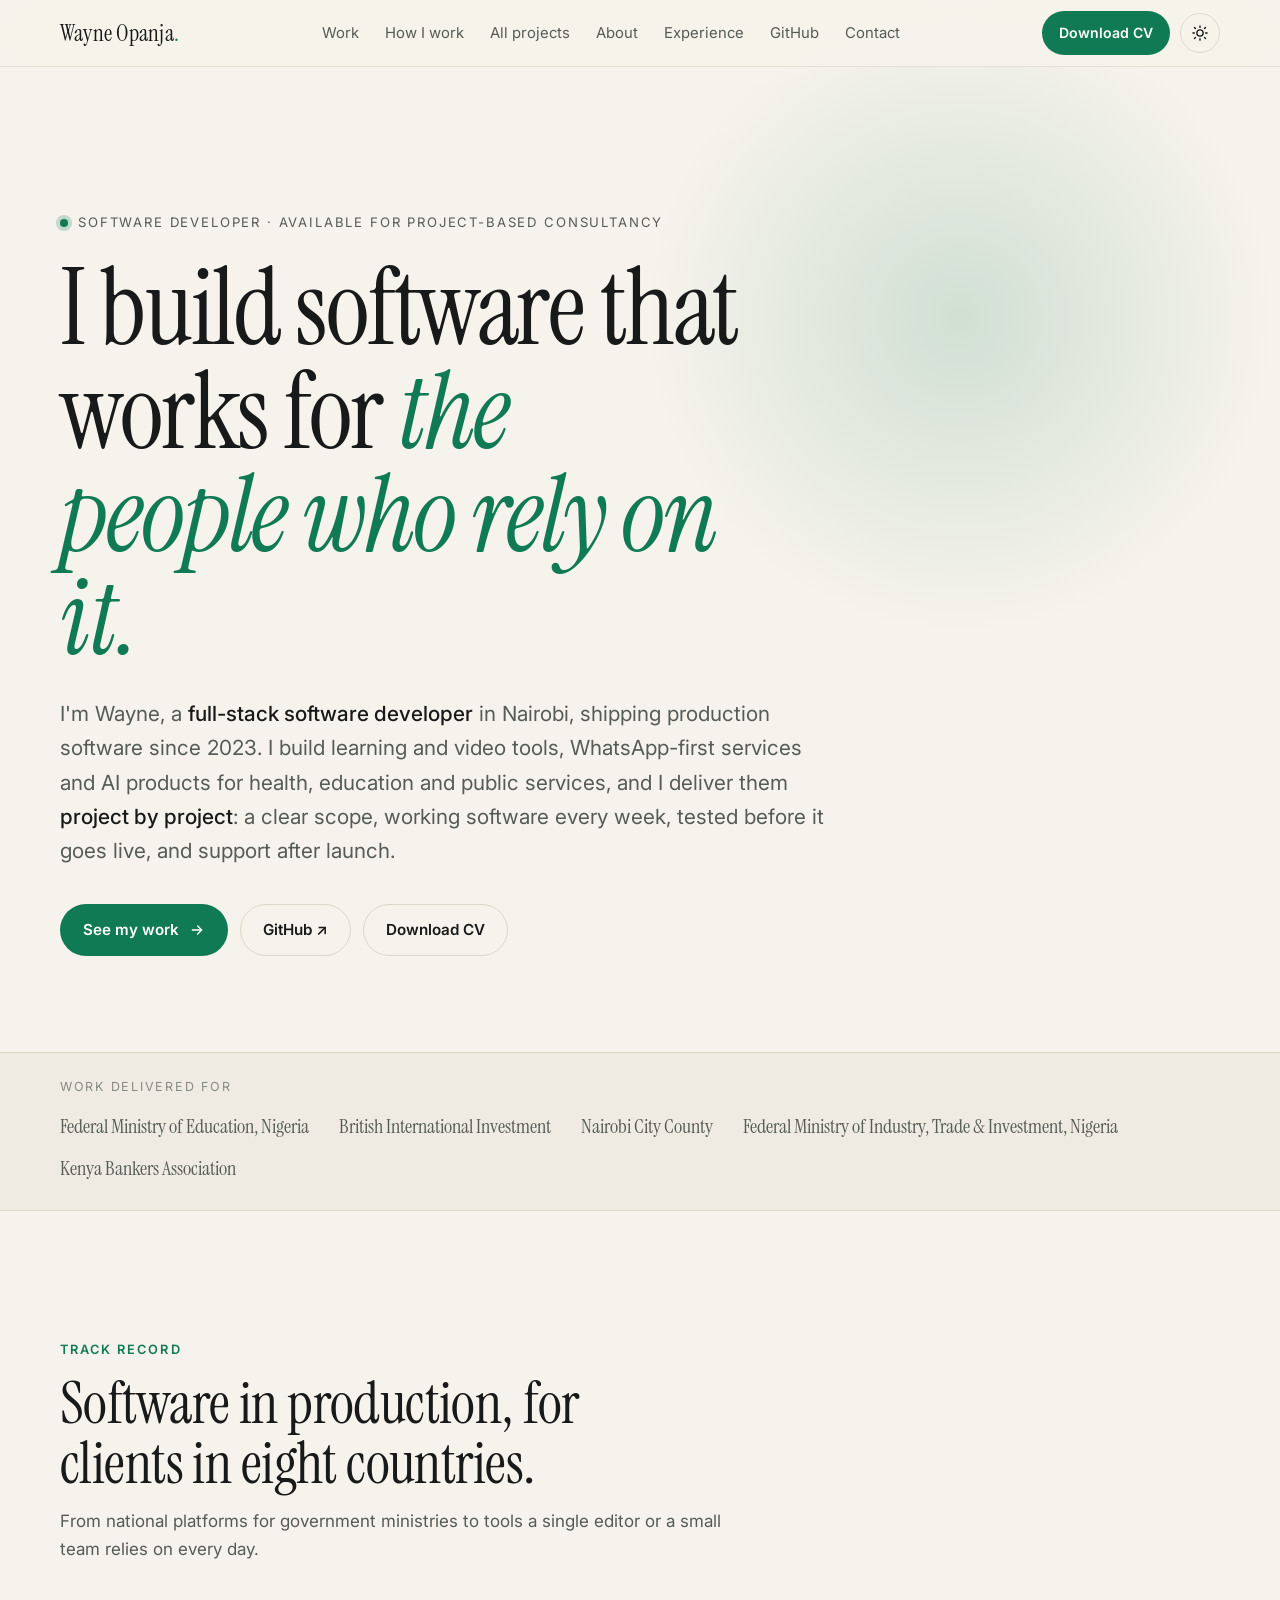
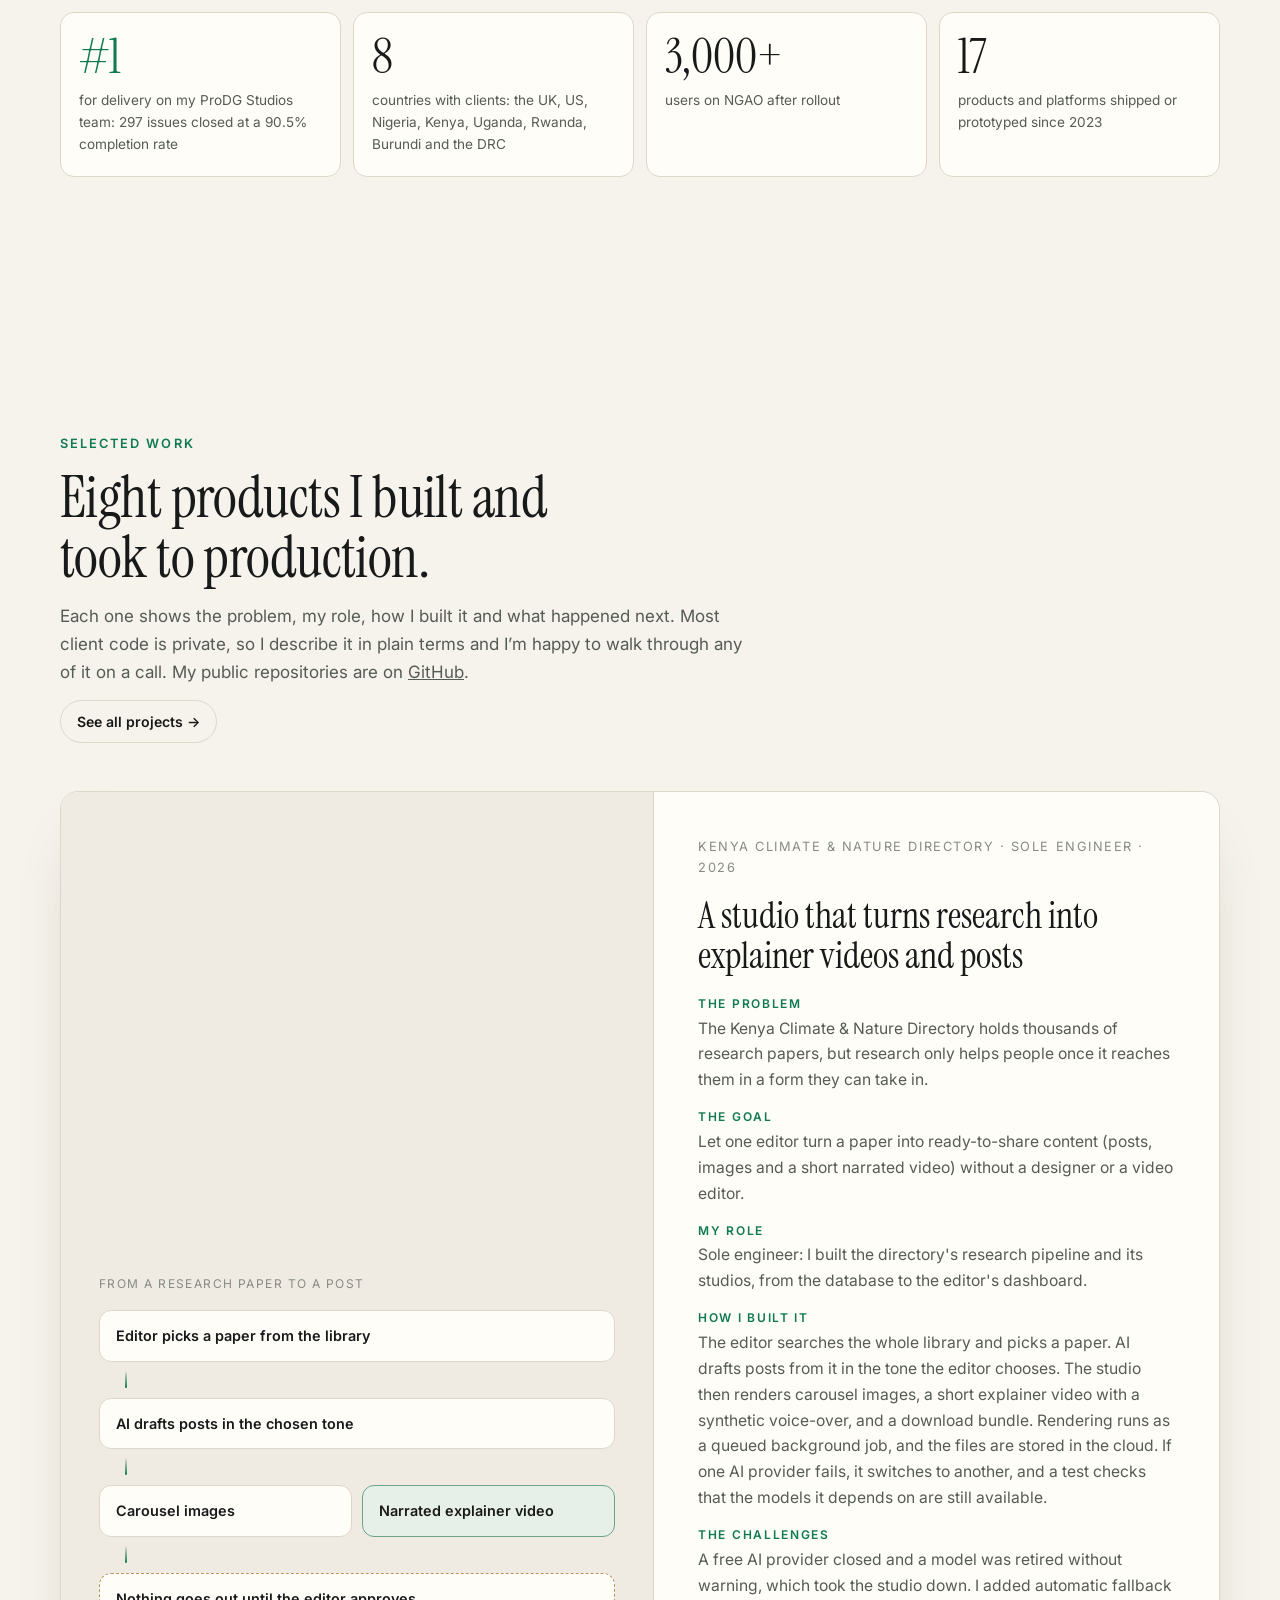
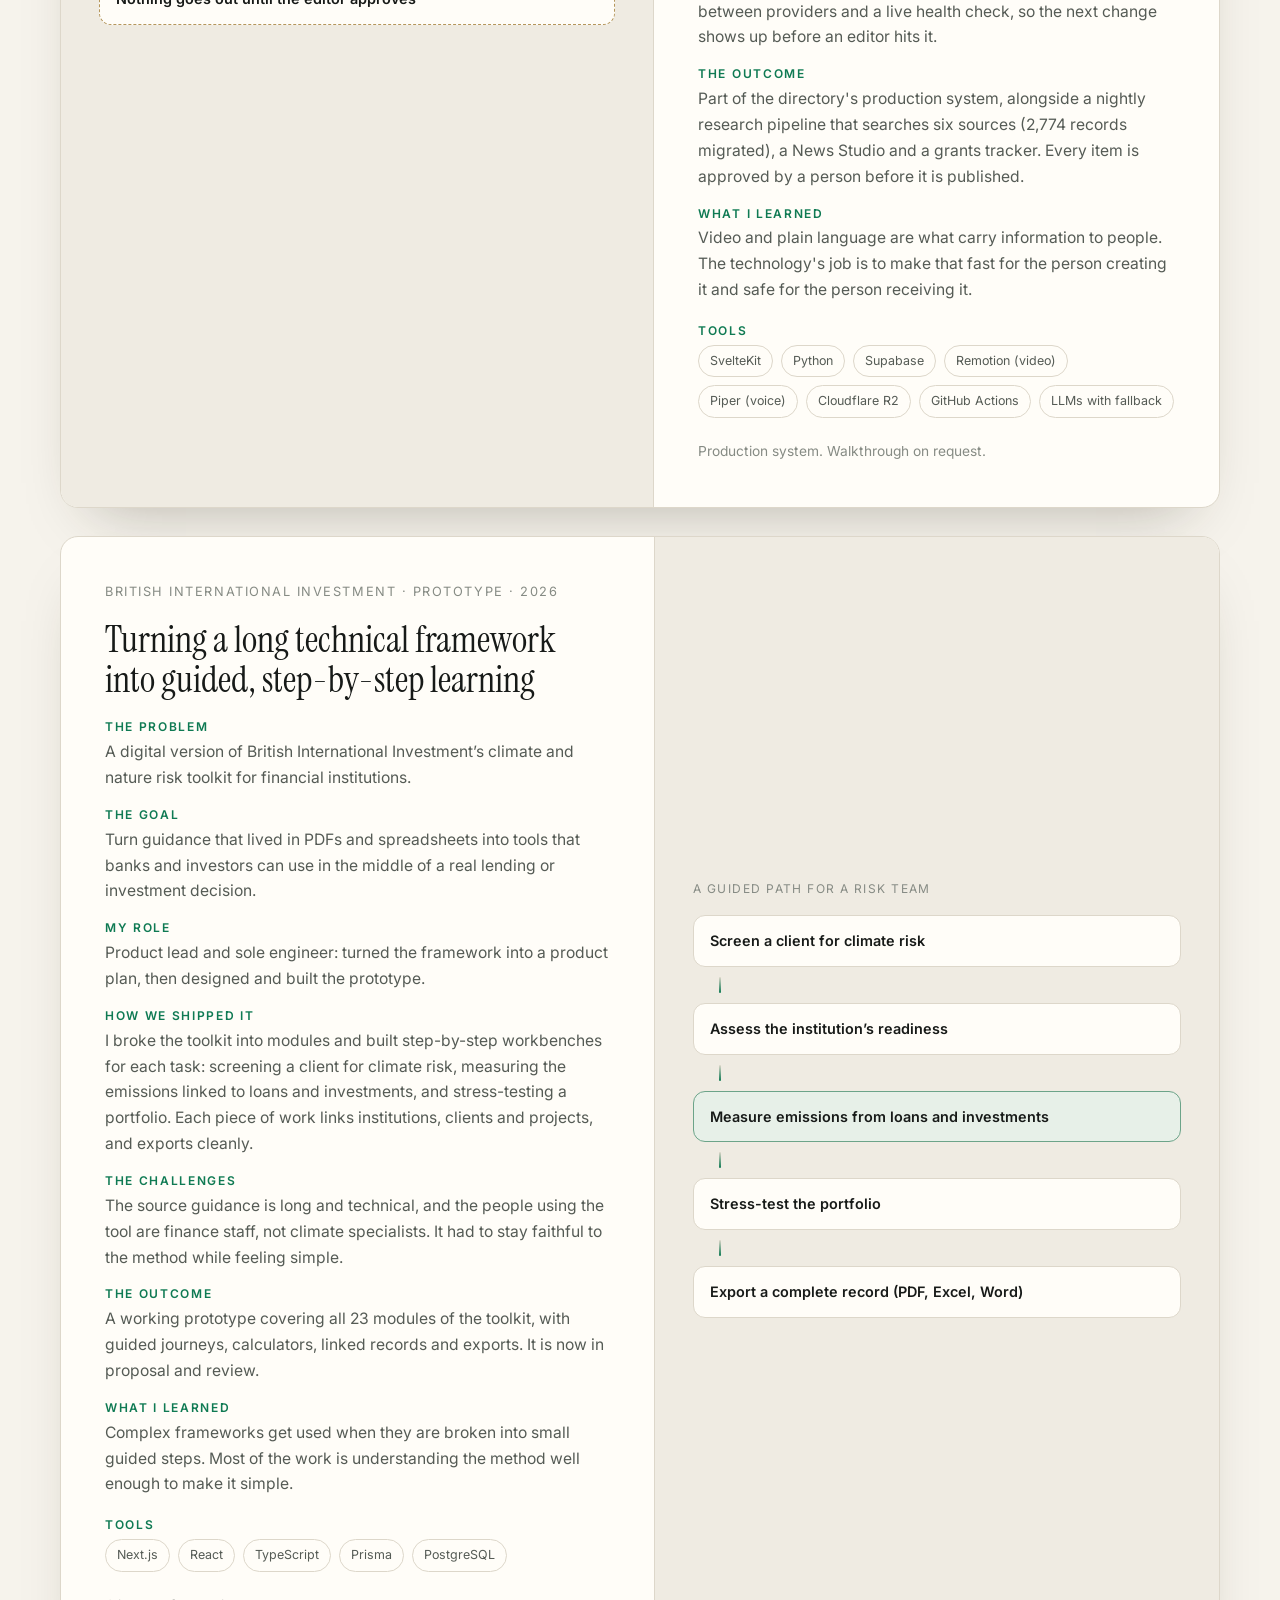
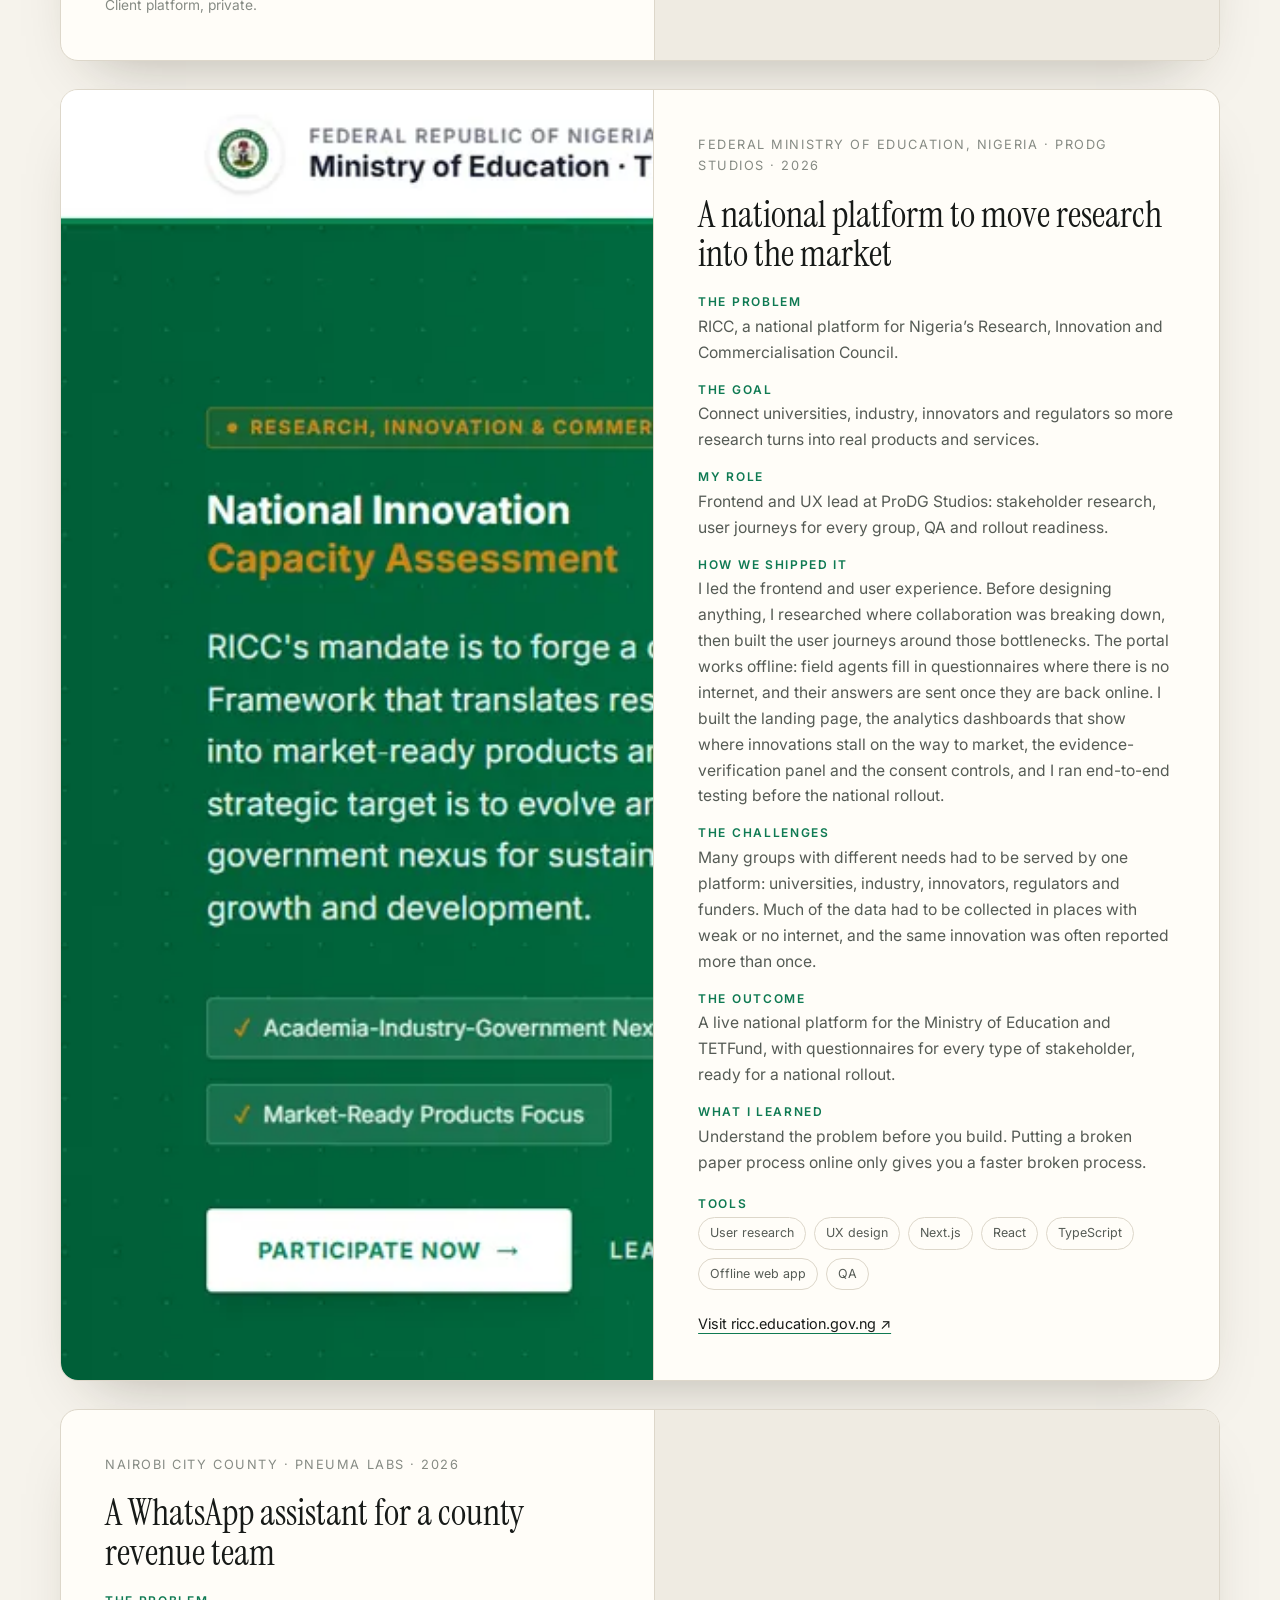
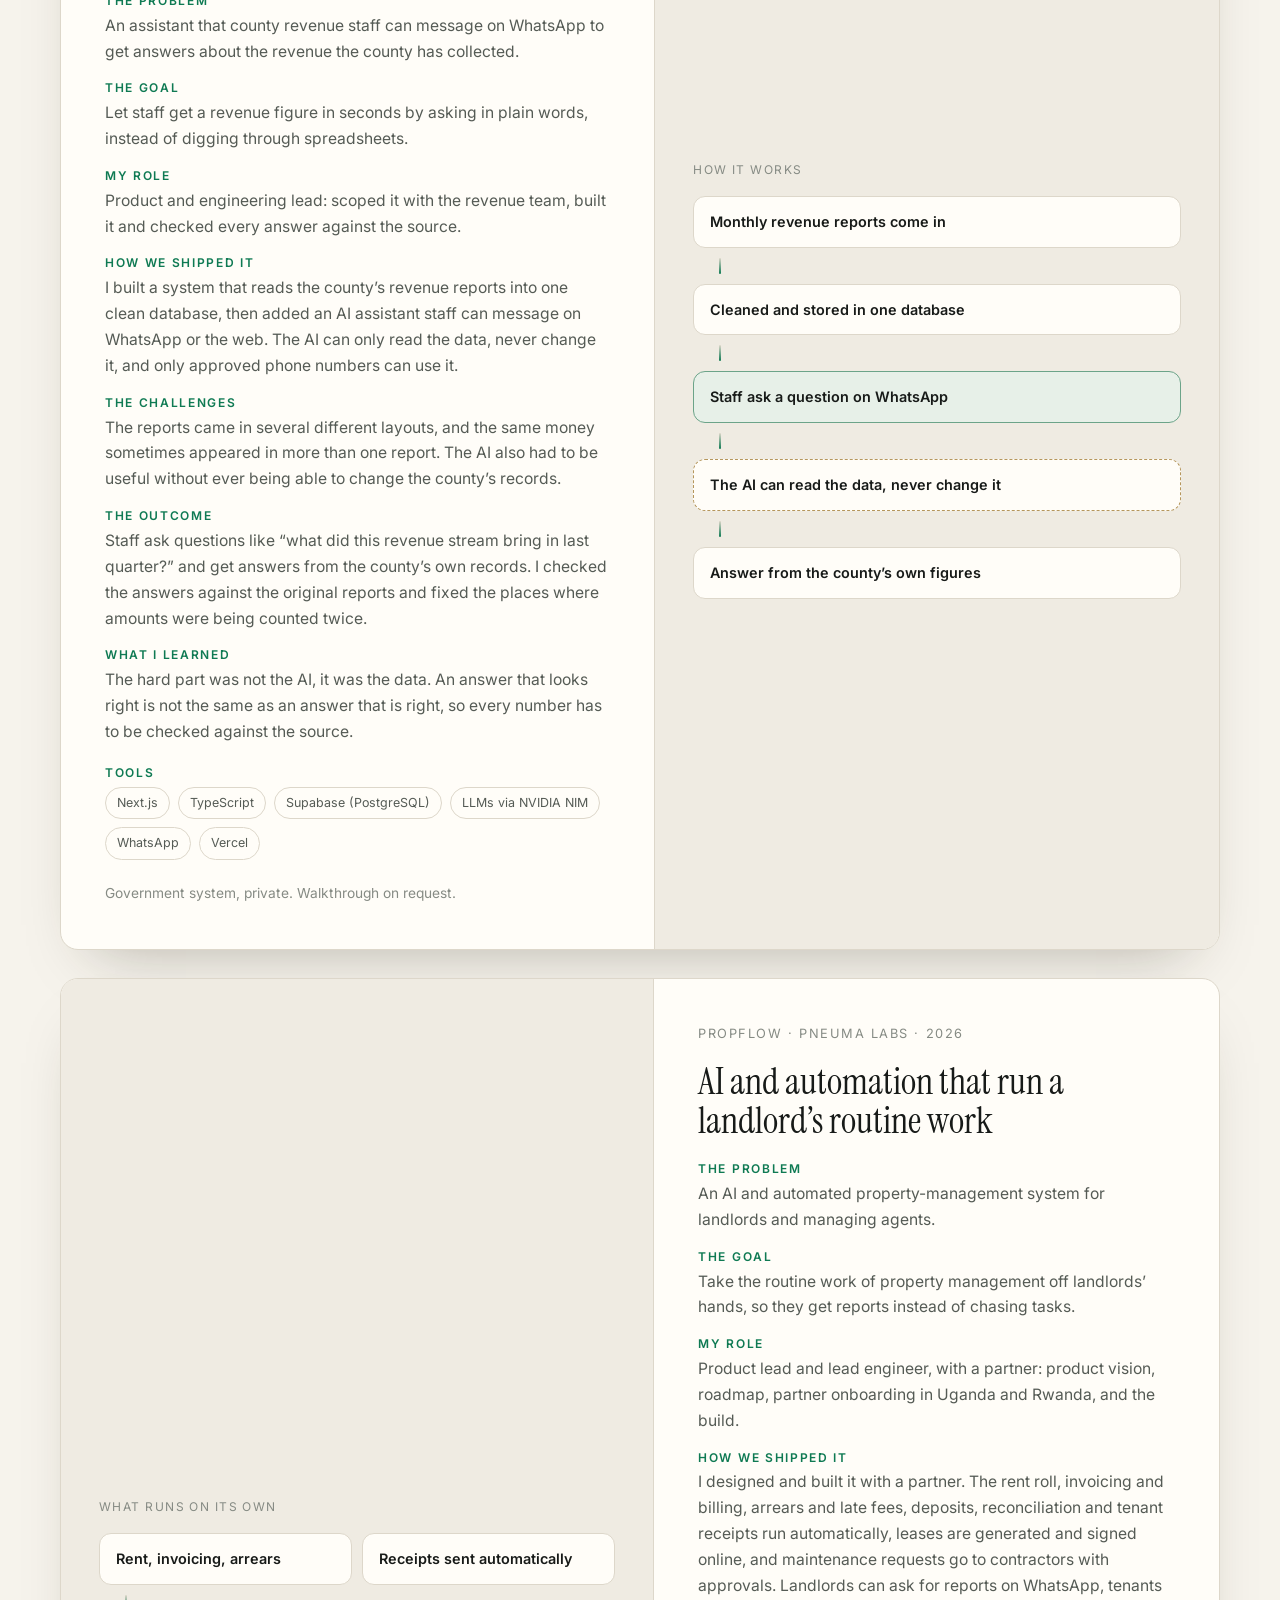
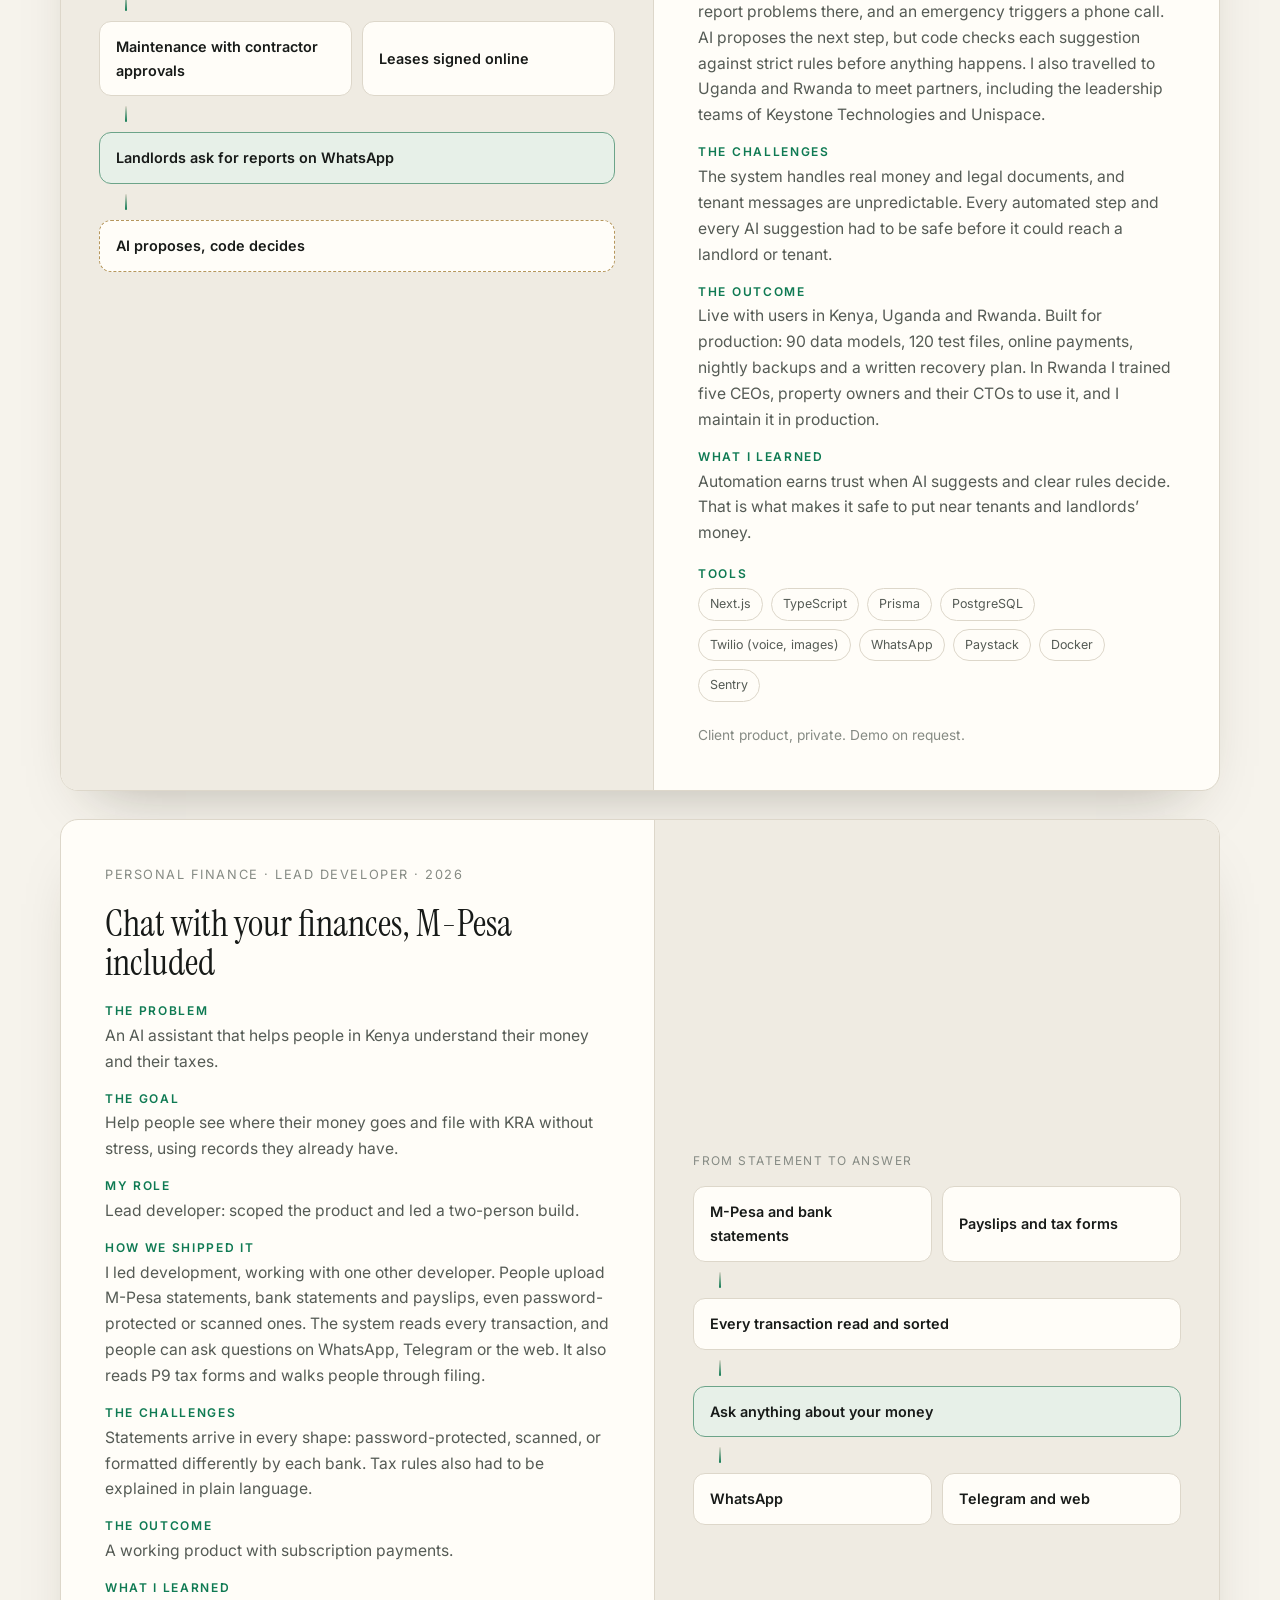
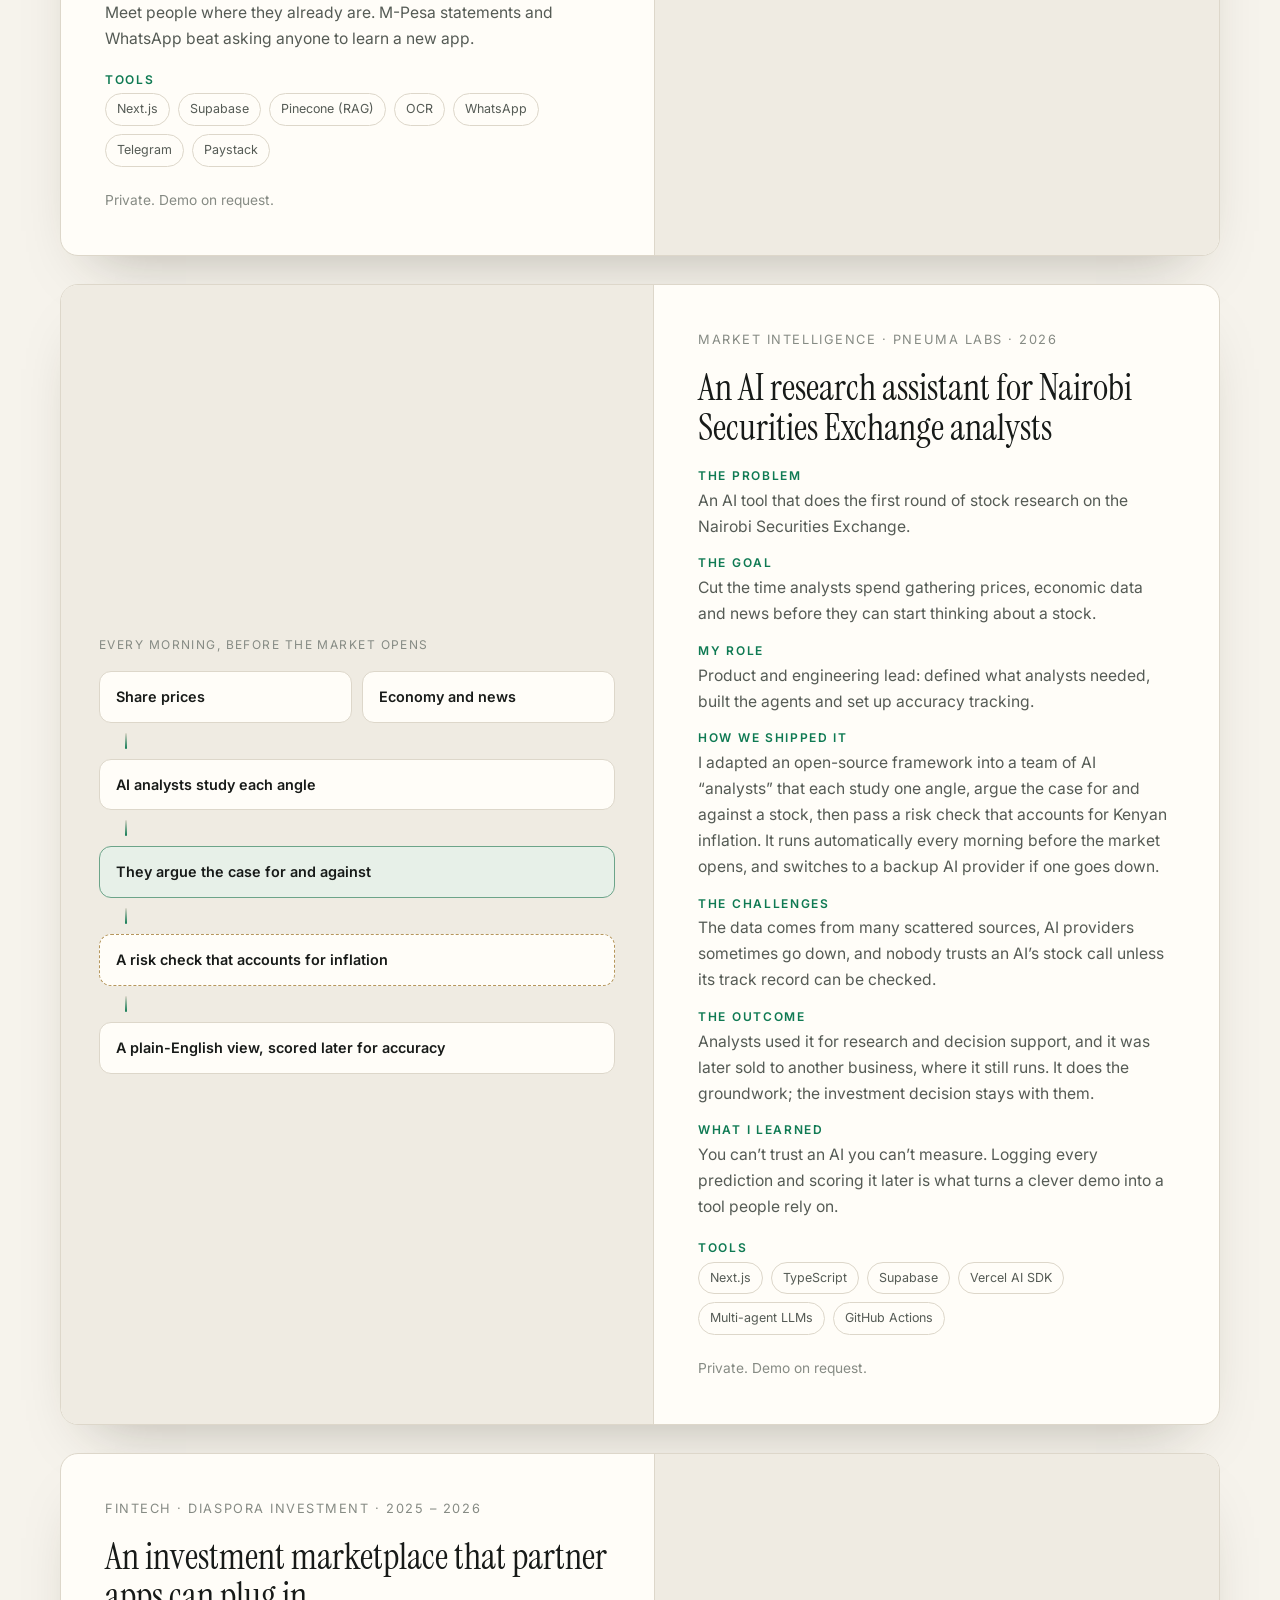
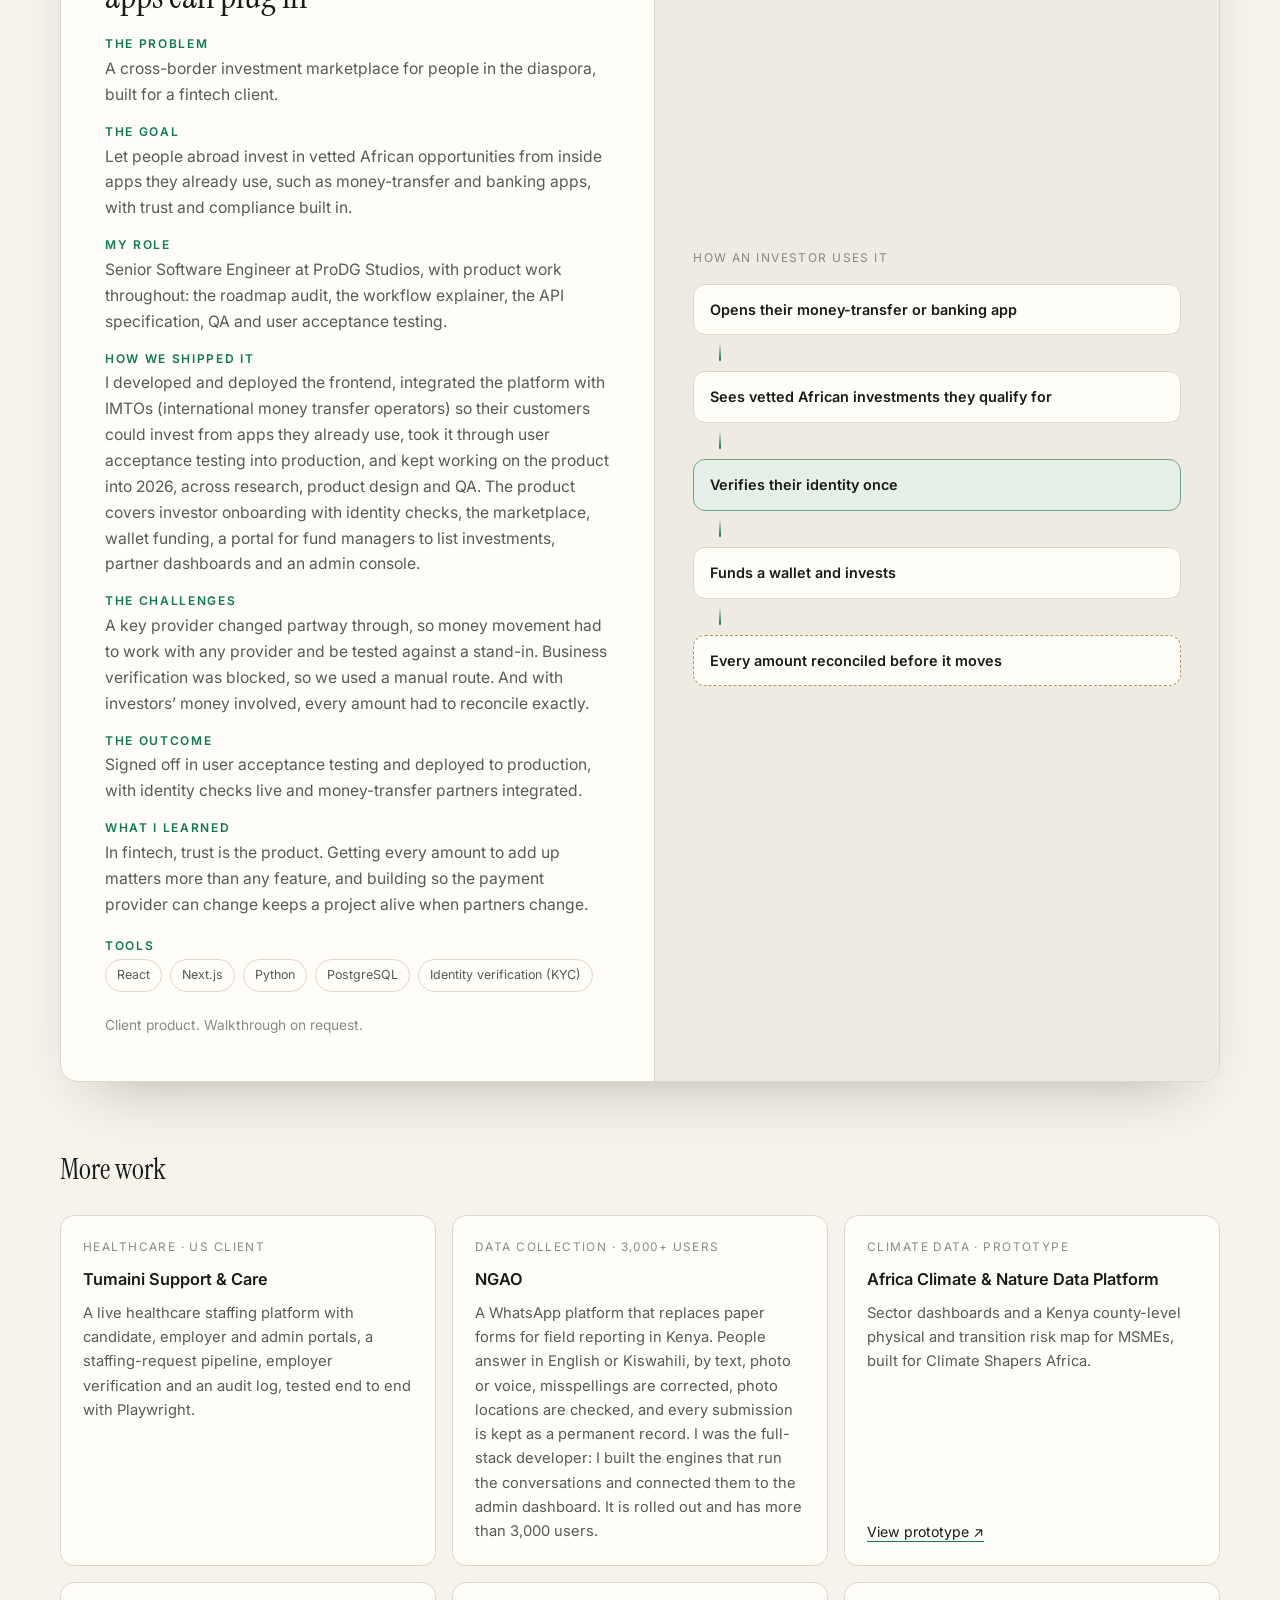
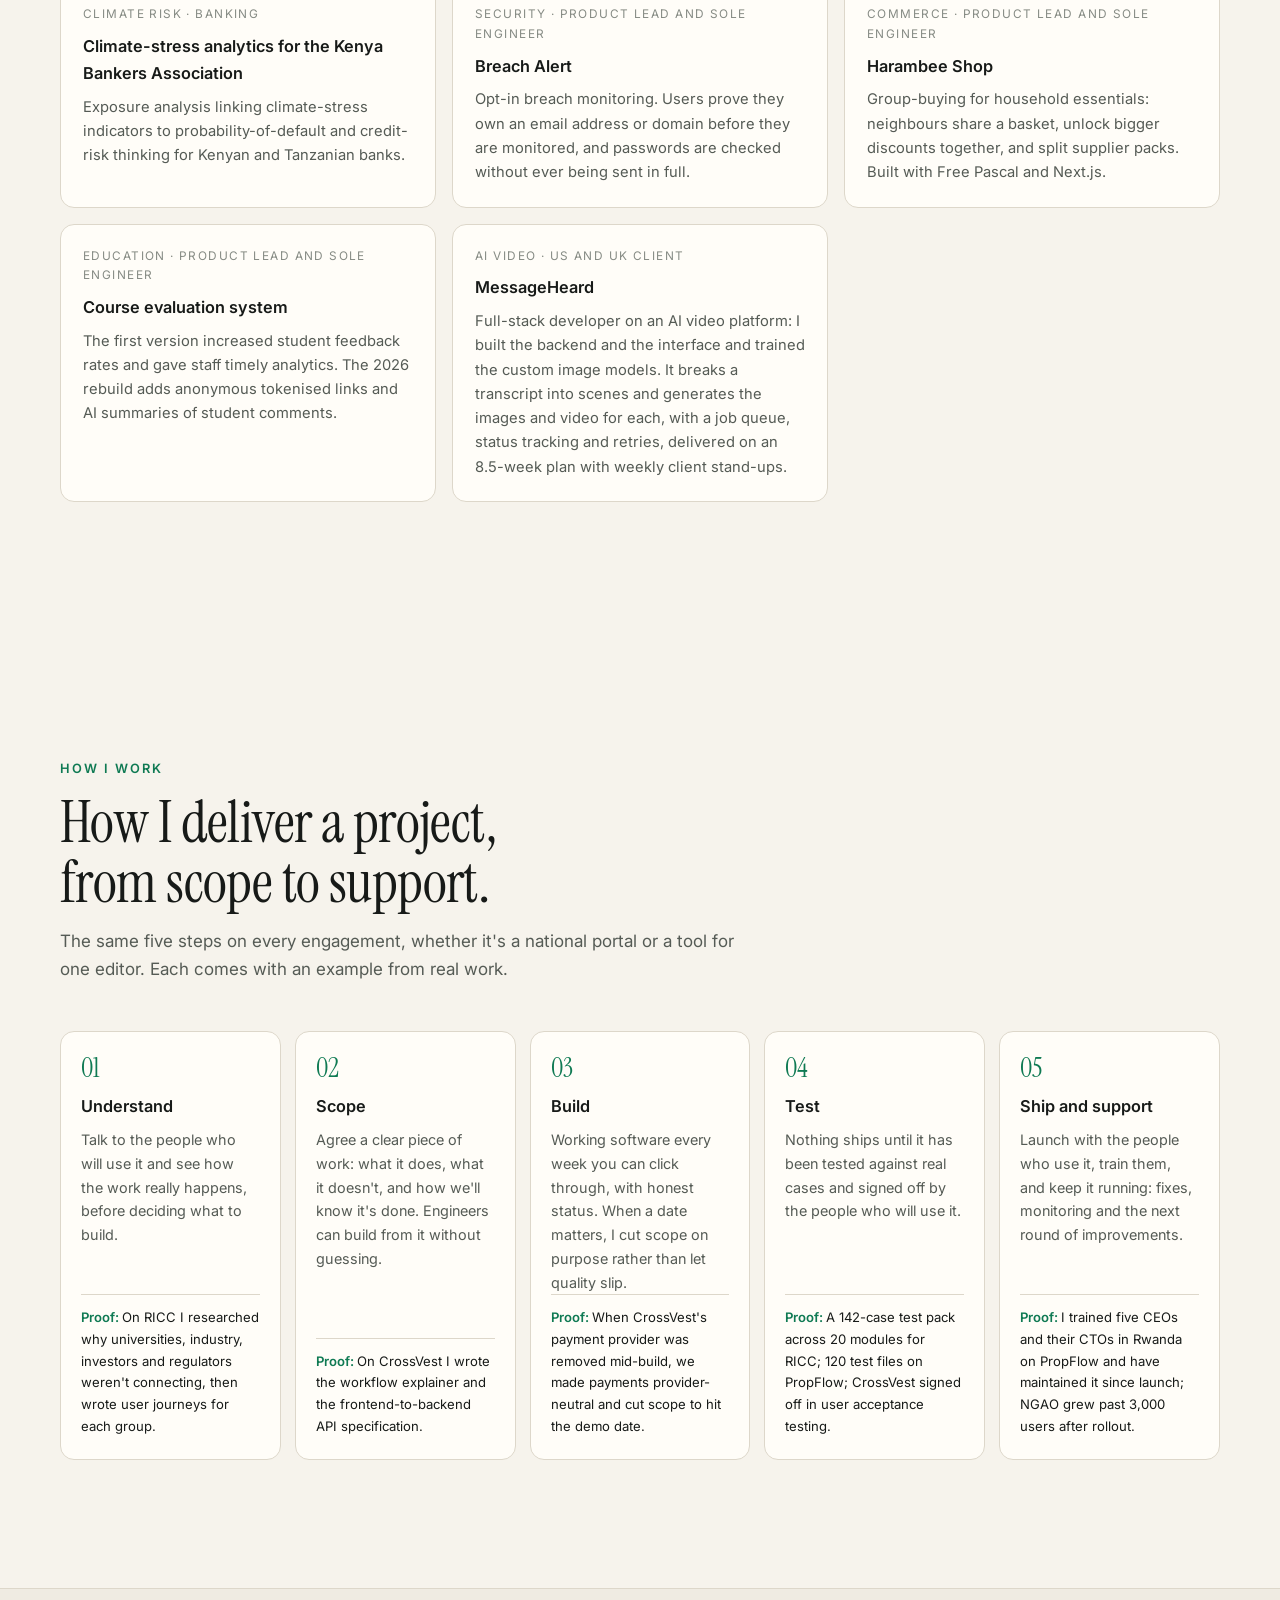
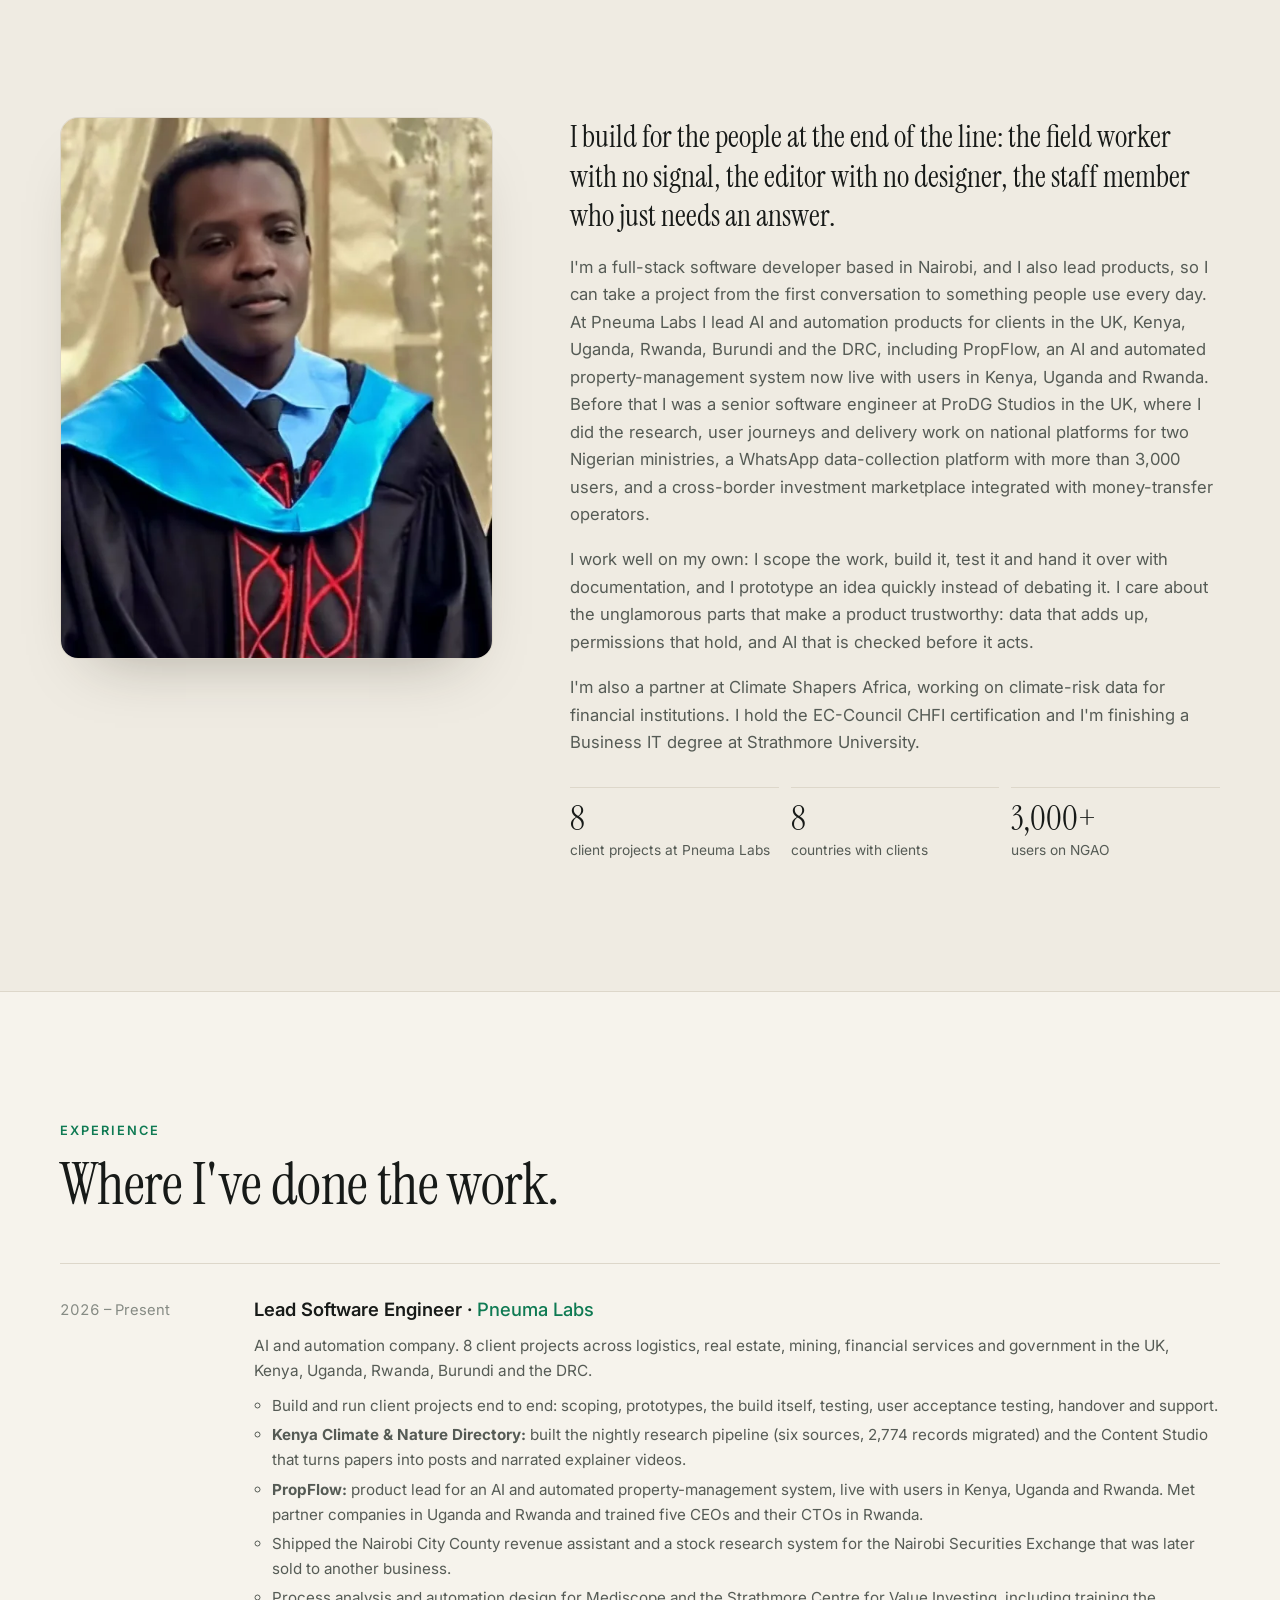
==== commit 960e0cbe: "Retarget homepage to Software Developer (project-based consultancy): Content Studio case, learning a" ====
--- a/index.html
+++ b/index.html
@@ -3,19 +3,19 @@
 <head>
 <meta charset="utf-8">
 <meta name="viewport" content="width=device-width, initial-scale=1">
-<title>Wayne Williams Opanja · Product Manager</title>
-<meta name="description" content="Product manager with an engineer's background. I take AI, fintech and public-sector products from discovery to launch for clients across eight countries.">
+<title>Wayne Williams Opanja · Software Developer</title>
+<meta name="description" content="Full-stack software developer in Nairobi. I build learning, video, WhatsApp and AI products for health, education and public services, project by project.">
 <link rel="canonical" href="https://wayne-spec.github.io/">
 <meta name="theme-color" content="#0c0e0d">
 
 <meta property="og:type" content="website">
 <meta property="og:url" content="https://wayne-spec.github.io/">
-<meta property="og:title" content="Wayne Williams Opanja · Product Manager">
-<meta property="og:description" content="I take AI, fintech and public-sector products from discovery to launch, for clients across eight countries.">
+<meta property="og:title" content="Wayne Williams Opanja · Software Developer">
+<meta property="og:description" content="Full-stack developer building learning, video, WhatsApp and AI products that work for the people who use them.">
 <meta property="og:image" content="https://wayne-spec.github.io/assets/og.png">
 <meta property="og:image:width" content="1200">
 <meta property="og:image:height" content="630">
-<meta property="og:image:alt" content="Wayne Williams Opanja, Product Manager">
+<meta property="og:image:alt" content="Wayne Williams Opanja, Software Developer">
 <meta name="twitter:card" content="summary_large_image">
 
 <link rel="icon" href="assets/favicon.svg" type="image/svg+xml">
@@ -32,7 +32,7 @@
   "@context": "https://schema.org",
   "@type": "Person",
   "name": "Wayne Williams Opanja",
-  "jobTitle": "Product Manager",
+  "jobTitle": "Software Developer",
   "url": "https://wayne-spec.github.io/",
   "email": "mailto:waynewilliams2028@gmail.com",
   "address": { "@type": "PostalAddress", "addressLocality": "Nairobi", "addressCountry": "KE" },
@@ -48,11 +48,12 @@
   <nav class="wrap nav" aria-label="Main">
     <a class="brand" href="#top">Wayne Opanja<span>.</span></a>
     <ul class="nav-links" id="nav-links">
+      <li><a href="#work">Work</a></li>
       <li><a href="#how">How I work</a></li>
-      <li><a href="#work">Work</a></li>
       <li><a href="projects.html">All projects</a></li>
       <li><a href="#about">About</a></li>
       <li><a href="#experience">Experience</a></li>
+      <li><a href="https://github.com/wayne-spec" target="_blank" rel="noopener">GitHub</a></li>
       <li><a href="#contact">Contact</a></li>
     </ul>
     <div class="nav-actions">
@@ -70,13 +71,13 @@
 <main id="main">
   <section class="hero" id="top">
     <div class="wrap">
-      <span class="eyebrow"><span class="dot" aria-hidden="true"></span>Product Manager · Open to remote and hybrid roles</span>
-      <h1>I turn messy problems into products <em>people actually use.</em></h1>
-      <p class="lede">I'm Wayne, a <strong>product manager with an engineer's hands</strong>, shipping software since 2023. I lead products from the first discovery call to launch for government ministries, development-finance investors, banks and growing businesses across <strong>eight countries</strong>, delivered on time and on budget, and tested before they go live.</p>
+      <span class="eyebrow"><span class="dot" aria-hidden="true"></span>Software Developer · Available for project-based consultancy</span>
+      <h1>I build software that works for <em>the people who rely on it.</em></h1>
+      <p class="lede">I'm Wayne, a <strong>full-stack software developer</strong> in Nairobi, shipping production software since 2023. I build learning and video tools, WhatsApp-first services and AI products for health, education and public services, and I deliver them <strong>project by project</strong>: a clear scope, working software every week, tested before it goes live, and support after launch.</p>
       <div class="hero-ctas">
         <a class="btn btn-primary" href="#work">See my work
           <svg viewBox="0 0 24 24" fill="none" stroke="currentColor" stroke-width="2" stroke-linecap="round" aria-hidden="true"><path d="M5 12h14M13 6l6 6-6 6"/></svg></a>
-        <a class="btn btn-ghost" href="#how">How I work</a>
+        <a class="btn btn-ghost" href="https://github.com/wayne-spec" target="_blank" rel="noopener">GitHub ↗</a>
         <a class="btn btn-ghost" href="assets/Wayne-Williams-Opanja-CV.pdf" download>Download CV</a>
       </div>
     </div>
@@ -99,8 +100,8 @@
     <div class="wrap">
       <div class="section-head">
         <span class="kicker">Track record</span>
-        <h2>Shipped on time, for clients in eight countries.</h2>
-        <p>From national platforms for government ministries to products small teams run their business on.</p>
+        <h2>Software in production, for clients in eight countries.</h2>
+        <p>From national platforms for government ministries to tools a single editor or a small team relies on every day.</p>
       </div>
       <div class="ship">
         <div class="stat reveal accent"><strong>#1</strong><span>for delivery on my ProDG Studios team: 297 issues closed at a 90.5% completion rate</span></div>
@@ -111,33 +112,57 @@
     </div>
   </section>
 
-  <section class="section" id="how" style="padding-top: 0;">
+
+  <section class="section" id="work">
     <div class="wrap">
       <div class="section-head">
-        <span class="kicker">How I work</span>
-        <h2>How I run a product, from the first call to adoption.</h2>
-        <p>The same five steps on every project, whether it's a national portal or a two-person startup. Each comes with an example from real work.</p>
-      </div>
-      <div class="steps">
-        <div class="step reveal"><h3>Discover</h3><p>Talk to the people who will use it and map how the work really happens, before deciding what to build.</p><span class="evidence">On RICC I researched why universities, industry, investors and regulators weren't connecting, then wrote questionnaires and user journeys for each group.</span></div>
-        <div class="step reveal"><h3>Define</h3><p>Turn what I learned into a scope, a roadmap and a spec that engineers can build from without guessing.</p><span class="evidence">On CrossVest I wrote the roadmap audit, the workflow explainer and the frontend-to-backend API specification.</span></div>
-        <div class="step reveal"><h3>Deliver</h3><p>Weekly sprints, clear owners and honest status. When a date matters, I cut scope on purpose rather than let quality slip.</p><span class="evidence">When CrossVest's payment provider was removed mid-build, we made payments provider-neutral and cut scope to hit the demo date.</span></div>
-        <div class="step reveal"><h3>Prove</h3><p>Nothing ships until it has been tested against real cases and signed off by the people who will use it.</p><span class="evidence">A 142-case test pack across 20 modules for RICC; CrossVest signed off in user acceptance testing before production.</span></div>
-        <div class="step reveal"><h3>Adopt</h3><p>Launch with people, not at them: onboarding, training and support until the product is part of how they work.</p><span class="evidence">I trained five CEOs and their CTOs in Rwanda on PropFlow; NGAO grew past 3,000 users after rollout.</span></div>
-      </div>
-    </div>
-  </section>
-
-  <section class="section" id="work">
-    <div class="wrap">
-      <div class="section-head">
-        <span class="kicker">Selected products</span>
-        <h2>Seven products I helped take from idea to production.</h2>
-        <p>Each one shows the problem, my role, how we shipped it and what happened next. Most client work is private, so I describe it in plain terms and I’m happy to walk through any of it on a call.</p>
+        <span class="kicker">Selected work</span>
+        <h2>Eight products I built and took to production.</h2>
+        <p>Each one shows the problem, my role, how I built it and what happened next. Most client code is private, so I describe it in plain terms and I’m happy to walk through any of it on a call. My public repositories are on <a href="https://github.com/wayne-spec" target="_blank" rel="noopener">GitHub</a>.</p>
         <p><a class="btn btn-ghost btn-sm" href="projects.html">See all projects →</a></p>
       </div>
 
       <div class="cases">
+        <article class="case reveal">
+          <div class="case-visual" aria-hidden="true"><div class="diagram"><div class="diagram-caption">From a research paper to a post</div><div class="flow"><div class="node"><b>Editor picks a paper from the library</b></div><div class="arrow"></div><div class="node"><b>AI drafts posts in the chosen tone</b></div><div class="arrow"></div><div class="split"><div class="node"><b>Carousel images</b></div><div class="node hot"><b>Narrated explainer video</b></div></div><div class="arrow"></div><div class="node guard"><b>Nothing goes out until the editor approves</b></div></div></div></div>
+          <div class="case-body">
+            <span class="case-meta">Kenya Climate &amp; Nature Directory · Sole engineer · 2026</span>
+            <h3>A studio that turns research into explainer videos and posts</h3>
+            <dl><div><dt>The problem</dt><dd>The Kenya Climate &amp; Nature Directory holds thousands of research papers, but research only helps people once it reaches them in a form they can take in.</dd></div><div><dt>The goal</dt><dd>Let one editor turn a paper into ready-to-share content (posts, images and a short narrated video) without a designer or a video editor.</dd></div><div><dt>My role</dt><dd>Sole engineer: I built the directory's research pipeline and its studios, from the database to the editor's dashboard.</dd></div><div><dt>How I built it</dt><dd>The editor searches the whole library and picks a paper. AI drafts posts from it in the tone the editor chooses. The studio then renders carousel images, a short explainer video with a synthetic voice-over, and a download bundle. Rendering runs as a queued background job, and the files are stored in the cloud. If one AI provider fails, it switches to another, and a test checks that the models it depends on are still available.</dd></div><div><dt>The challenges</dt><dd>A free AI provider closed and a model was retired without warning, which took the studio down. I added automatic fallback between providers and a live health check, so the next change shows up before an editor hits it.</dd></div><div><dt>The outcome</dt><dd>Part of the directory's production system, alongside a nightly research pipeline that searches six sources (2,774 records migrated), a News Studio and a grants tracker. Every item is approved by a person before it is published.</dd></div><div><dt>What I learned</dt><dd>Video and plain language are what carry information to people. The technology's job is to make that fast for the person creating it and safe for the person receiving it.</dd></div></dl>
+            <div><dt class="tools-label">Tools</dt><ul class="chips" aria-label="Tools used"><li>SvelteKit</li><li>Python</li><li>Supabase</li><li>Remotion (video)</li><li>Piper (voice)</li><li>Cloudflare R2</li><li>GitHub Actions</li><li>LLMs with fallback</li></ul></div>
+            <div class="case-links"><span class="private">Production system. Walkthrough on request.</span></div>
+          </div>
+        </article>
+        <article class="case reveal">
+          <div class="case-visual" aria-hidden="true"><div class="diagram"><div class="diagram-caption">A guided path for a risk team</div><div class="flow"><div class="node"><b>Screen a client for climate risk</b></div><div class="arrow"></div><div class="node"><b>Assess the institution’s readiness</b></div><div class="arrow"></div><div class="node hot"><b>Measure emissions from loans and investments</b></div><div class="arrow"></div><div class="node"><b>Stress-test the portfolio</b></div><div class="arrow"></div><div class="node"><b>Export a complete record (PDF, Excel, Word)</b></div></div></div></div>
+          <div class="case-body">
+            <span class="case-meta">British International Investment · Prototype · 2026</span>
+            <h3>Turning a long technical framework into guided, step-by-step learning</h3>
+            <dl><div><dt>The problem</dt><dd>A digital version of British International Investment’s climate and nature risk toolkit for financial institutions.</dd></div><div><dt>The goal</dt><dd>Turn guidance that lived in PDFs and spreadsheets into tools that banks and investors can use in the middle of a real lending or investment decision.</dd></div><div><dt>My role</dt><dd>Product lead and sole engineer: turned the framework into a product plan, then designed and built the prototype.</dd></div><div><dt>How we shipped it</dt><dd>I broke the toolkit into modules and built step-by-step workbenches for each task: screening a client for climate risk, measuring the emissions linked to loans and investments, and stress-testing a portfolio. Each piece of work links institutions, clients and projects, and exports cleanly.</dd></div><div><dt>The challenges</dt><dd>The source guidance is long and technical, and the people using the tool are finance staff, not climate specialists. It had to stay faithful to the method while feeling simple.</dd></div><div><dt>The outcome</dt><dd>A working prototype covering all 23 modules of the toolkit, with guided journeys, calculators, linked records and exports. It is now in proposal and review.</dd></div><div><dt>What I learned</dt><dd>Complex frameworks get used when they are broken into small guided steps. Most of the work is understanding the method well enough to make it simple.</dd></div></dl>
+            <div><dt class="tools-label">Tools</dt><ul class="chips" aria-label="Tools used"><li>Next.js</li><li>React</li><li>TypeScript</li><li>Prisma</li><li>PostgreSQL</li></ul></div>
+            <div class="case-links"><span class="private">Client platform, private.</span></div>
+          </div>
+        </article>
+        <article class="case reveal">
+          <div class="case-visual"><img src="assets/img/ricc.webp" width="1200" height="684" loading="lazy" alt="Home page of the RICC National Innovation Capacity Assessment platform for Nigeria’s Federal Ministry of Education"></div>
+          <div class="case-body">
+            <span class="case-meta">Federal Ministry of Education, Nigeria · ProDG Studios · 2026</span>
+            <h3>A national platform to move research into the market</h3>
+            <dl><div><dt>The problem</dt><dd>RICC, a national platform for Nigeria’s Research, Innovation and Commercialisation Council.</dd></div><div><dt>The goal</dt><dd>Connect universities, industry, innovators and regulators so more research turns into real products and services.</dd></div><div><dt>My role</dt><dd>Frontend and UX lead at ProDG Studios: stakeholder research, user journeys for every group, QA and rollout readiness.</dd></div><div><dt>How we shipped it</dt><dd>I led the frontend and user experience. Before designing anything, I researched where collaboration was breaking down, then built the user journeys around those bottlenecks. The portal works offline: field agents fill in questionnaires where there is no internet, and their answers are sent once they are back online. I built the landing page, the analytics dashboards that show where innovations stall on the way to market, the evidence-verification panel and the consent controls, and I ran end-to-end testing before the national rollout.</dd></div><div><dt>The challenges</dt><dd>Many groups with different needs had to be served by one platform: universities, industry, innovators, regulators and funders. Much of the data had to be collected in places with weak or no internet, and the same innovation was often reported more than once.</dd></div><div><dt>The outcome</dt><dd>A live national platform for the Ministry of Education and TETFund, with questionnaires for every type of stakeholder, ready for a national rollout.</dd></div><div><dt>What I learned</dt><dd>Understand the problem before you build. Putting a broken paper process online only gives you a faster broken process.</dd></div></dl>
+            <div><dt class="tools-label">Tools</dt><ul class="chips" aria-label="Tools used"><li>User research</li><li>UX design</li><li>Next.js</li><li>React</li><li>TypeScript</li><li>Offline web app</li><li>QA</li></ul></div>
+            <div class="case-links"><a href="https://ricc.education.gov.ng/" target="_blank" rel="noopener">Visit ricc.education.gov.ng ↗</a></div>
+          </div>
+        </article>
+        <article class="case reveal">
+          <div class="case-visual" aria-hidden="true"><div class="diagram"><div class="diagram-caption">How it works</div><div class="flow"><div class="node"><b>Monthly revenue reports come in</b></div><div class="arrow"></div><div class="node"><b>Cleaned and stored in one database</b></div><div class="arrow"></div><div class="node hot"><b>Staff ask a question on WhatsApp</b></div><div class="arrow"></div><div class="node guard"><b>The AI can read the data, never change it</b></div><div class="arrow"></div><div class="node"><b>Answer from the county’s own figures</b></div></div></div></div>
+          <div class="case-body">
+            <span class="case-meta">Nairobi City County · Pneuma Labs · 2026</span>
+            <h3>A WhatsApp assistant for a county revenue team</h3>
+            <dl><div><dt>The problem</dt><dd>An assistant that county revenue staff can message on WhatsApp to get answers about the revenue the county has collected.</dd></div><div><dt>The goal</dt><dd>Let staff get a revenue figure in seconds by asking in plain words, instead of digging through spreadsheets.</dd></div><div><dt>My role</dt><dd>Product and engineering lead: scoped it with the revenue team, built it and checked every answer against the source.</dd></div><div><dt>How we shipped it</dt><dd>I built a system that reads the county’s revenue reports into one clean database, then added an AI assistant staff can message on WhatsApp or the web. The AI can only read the data, never change it, and only approved phone numbers can use it.</dd></div><div><dt>The challenges</dt><dd>The reports came in several different layouts, and the same money sometimes appeared in more than one report. The AI also had to be useful without ever being able to change the county’s records.</dd></div><div><dt>The outcome</dt><dd>Staff ask questions like “what did this revenue stream bring in last quarter?” and get answers from the county’s own records. I checked the answers against the original reports and fixed the places where amounts were being counted twice.</dd></div><div><dt>What I learned</dt><dd>The hard part was not the AI, it was the data. An answer that looks right is not the same as an answer that is right, so every number has to be checked against the source.</dd></div></dl>
+            <div><dt class="tools-label">Tools</dt><ul class="chips" aria-label="Tools used"><li>Next.js</li><li>TypeScript</li><li>Supabase (PostgreSQL)</li><li>LLMs via NVIDIA NIM</li><li>WhatsApp</li><li>Vercel</li></ul></div>
+            <div class="case-links"><span class="private">Government system, private. Walkthrough on request.</span></div>
+          </div>
+        </article>
         <article class="case reveal">
           <div class="case-visual" aria-hidden="true"><div class="diagram"><div class="diagram-caption">What runs on its own</div><div class="flow"><div class="split"><div class="node"><b>Rent, invoicing, arrears</b></div><div class="node"><b>Receipts sent automatically</b></div></div><div class="arrow"></div><div class="split"><div class="node"><b>Maintenance with contractor approvals</b></div><div class="node"><b>Leases signed online</b></div></div><div class="arrow"></div><div class="node hot"><b>Landlords ask for reports on WhatsApp</b></div><div class="arrow"></div><div class="node guard"><b>AI proposes, code decides</b></div></div></div></div>
           <div class="case-body">
@@ -149,6 +174,26 @@
           </div>
         </article>
         <article class="case reveal">
+          <div class="case-visual" aria-hidden="true"><div class="diagram"><div class="diagram-caption">From statement to answer</div><div class="flow"><div class="split"><div class="node"><b>M-Pesa and bank statements</b></div><div class="node"><b>Payslips and tax forms</b></div></div><div class="arrow"></div><div class="node"><b>Every transaction read and sorted</b></div><div class="arrow"></div><div class="node hot"><b>Ask anything about your money</b></div><div class="arrow"></div><div class="split"><div class="node"><b>WhatsApp</b></div><div class="node"><b>Telegram and web</b></div></div></div></div></div>
+          <div class="case-body">
+            <span class="case-meta">Personal finance · Lead developer · 2026</span>
+            <h3>Chat with your finances, M-Pesa included</h3>
+            <dl><div><dt>The problem</dt><dd>An AI assistant that helps people in Kenya understand their money and their taxes.</dd></div><div><dt>The goal</dt><dd>Help people see where their money goes and file with KRA without stress, using records they already have.</dd></div><div><dt>My role</dt><dd>Lead developer: scoped the product and led a two-person build.</dd></div><div><dt>How we shipped it</dt><dd>I led development, working with one other developer. People upload M-Pesa statements, bank statements and payslips, even password-protected or scanned ones. The system reads every transaction, and people can ask questions on WhatsApp, Telegram or the web. It also reads P9 tax forms and walks people through filing.</dd></div><div><dt>The challenges</dt><dd>Statements arrive in every shape: password-protected, scanned, or formatted differently by each bank. Tax rules also had to be explained in plain language.</dd></div><div><dt>The outcome</dt><dd>A working product with subscription payments.</dd></div><div><dt>What I learned</dt><dd>Meet people where they already are. M-Pesa statements and WhatsApp beat asking anyone to learn a new app.</dd></div></dl>
+            <div><dt class="tools-label">Tools</dt><ul class="chips" aria-label="Tools used"><li>Next.js</li><li>Supabase</li><li>Pinecone (RAG)</li><li>OCR</li><li>WhatsApp</li><li>Telegram</li><li>Paystack</li></ul></div>
+            <div class="case-links"><span class="private">Private. Demo on request.</span></div>
+          </div>
+        </article>
+        <article class="case reveal">
+          <div class="case-visual" aria-hidden="true"><div class="diagram"><div class="diagram-caption">Every morning, before the market opens</div><div class="flow"><div class="split"><div class="node"><b>Share prices</b></div><div class="node"><b>Economy and news</b></div></div><div class="arrow"></div><div class="node"><b>AI analysts study each angle</b></div><div class="arrow"></div><div class="node hot"><b>They argue the case for and against</b></div><div class="arrow"></div><div class="node guard"><b>A risk check that accounts for inflation</b></div><div class="arrow"></div><div class="node"><b>A plain-English view, scored later for accuracy</b></div></div></div></div>
+          <div class="case-body">
+            <span class="case-meta">Market intelligence · Pneuma Labs · 2026</span>
+            <h3>An AI research assistant for Nairobi Securities Exchange analysts</h3>
+            <dl><div><dt>The problem</dt><dd>An AI tool that does the first round of stock research on the Nairobi Securities Exchange.</dd></div><div><dt>The goal</dt><dd>Cut the time analysts spend gathering prices, economic data and news before they can start thinking about a stock.</dd></div><div><dt>My role</dt><dd>Product and engineering lead: defined what analysts needed, built the agents and set up accuracy tracking.</dd></div><div><dt>How we shipped it</dt><dd>I adapted an open-source framework into a team of AI “analysts” that each study one angle, argue the case for and against a stock, then pass a risk check that accounts for Kenyan inflation. It runs automatically every morning before the market opens, and switches to a backup AI provider if one goes down.</dd></div><div><dt>The challenges</dt><dd>The data comes from many scattered sources, AI providers sometimes go down, and nobody trusts an AI’s stock call unless its track record can be checked.</dd></div><div><dt>The outcome</dt><dd>Analysts used it for research and decision support, and it was later sold to another business, where it still runs. It does the groundwork; the investment decision stays with them.</dd></div><div><dt>What I learned</dt><dd>You can’t trust an AI you can’t measure. Logging every prediction and scoring it later is what turns a clever demo into a tool people rely on.</dd></div></dl>
+            <div><dt class="tools-label">Tools</dt><ul class="chips" aria-label="Tools used"><li>Next.js</li><li>TypeScript</li><li>Supabase</li><li>Vercel AI SDK</li><li>Multi-agent LLMs</li><li>GitHub Actions</li></ul></div>
+            <div class="case-links"><span class="private">Private. Demo on request.</span></div>
+          </div>
+        </article>
+        <article class="case reveal">
           <div class="case-visual" aria-hidden="true"><div class="diagram"><div class="diagram-caption">How an investor uses it</div><div class="flow"><div class="node"><b>Opens their money-transfer or banking app</b></div><div class="arrow"></div><div class="node"><b>Sees vetted African investments they qualify for</b></div><div class="arrow"></div><div class="node hot"><b>Verifies their identity once</b></div><div class="arrow"></div><div class="node"><b>Funds a wallet and invests</b></div><div class="arrow"></div><div class="node guard"><b>Every amount reconciled before it moves</b></div></div></div></div>
           <div class="case-body">
             <span class="case-meta">Fintech · Diaspora investment · 2025 – 2026</span>
@@ -158,61 +203,16 @@
             <div class="case-links"><span class="private">Client product. Walkthrough on request.</span></div>
           </div>
         </article>
-        <article class="case reveal">
-          <div class="case-visual"><img src="assets/img/ricc.webp" width="1200" height="684" loading="lazy" alt="Home page of the RICC National Innovation Capacity Assessment platform for Nigeria’s Federal Ministry of Education"></div>
-          <div class="case-body">
-            <span class="case-meta">Federal Ministry of Education, Nigeria · ProDG Studios · 2026</span>
-            <h3>A national platform to move research into the market</h3>
-            <dl><div><dt>The problem</dt><dd>RICC, a national platform for Nigeria’s Research, Innovation and Commercialisation Council.</dd></div><div><dt>The goal</dt><dd>Connect universities, industry, innovators and regulators so more research turns into real products and services.</dd></div><div><dt>My role</dt><dd>Frontend and UX lead at ProDG Studios: stakeholder research, user journeys for every group, QA and rollout readiness.</dd></div><div><dt>How we shipped it</dt><dd>I led the frontend and user experience. Before designing anything, I researched where collaboration was breaking down, then built the user journeys around those bottlenecks. The portal works offline: field agents fill in questionnaires where there is no internet, and their answers are sent once they are back online. I built the landing page, the analytics dashboards that show where innovations stall on the way to market, the evidence-verification panel and the consent controls, and I ran end-to-end testing before the national rollout.</dd></div><div><dt>The challenges</dt><dd>Many groups with different needs had to be served by one platform: universities, industry, innovators, regulators and funders. Much of the data had to be collected in places with weak or no internet, and the same innovation was often reported more than once.</dd></div><div><dt>The outcome</dt><dd>A live national platform for the Ministry of Education and TETFund, with questionnaires for every type of stakeholder, ready for a national rollout.</dd></div><div><dt>What I learned</dt><dd>Understand the problem before you build. Putting a broken paper process online only gives you a faster broken process.</dd></div></dl>
-            <div><dt class="tools-label">Tools</dt><ul class="chips" aria-label="Tools used"><li>User research</li><li>UX design</li><li>Next.js</li><li>React</li><li>TypeScript</li><li>Offline web app</li><li>QA</li></ul></div>
-            <div class="case-links"><a href="https://ricc.education.gov.ng/" target="_blank" rel="noopener">Visit ricc.education.gov.ng ↗</a></div>
-          </div>
-        </article>
-        <article class="case reveal">
-          <div class="case-visual" aria-hidden="true"><div class="diagram"><div class="diagram-caption">A guided path for a risk team</div><div class="flow"><div class="node"><b>Screen a client for climate risk</b></div><div class="arrow"></div><div class="node"><b>Assess the institution’s readiness</b></div><div class="arrow"></div><div class="node hot"><b>Measure emissions from loans and investments</b></div><div class="arrow"></div><div class="node"><b>Stress-test the portfolio</b></div><div class="arrow"></div><div class="node"><b>Export a complete record (PDF, Excel, Word)</b></div></div></div></div>
-          <div class="case-body">
-            <span class="case-meta">British International Investment · Prototype · 2026</span>
-            <h3>Turning a climate-risk framework into a guided product</h3>
-            <dl><div><dt>The problem</dt><dd>A digital version of British International Investment’s climate and nature risk toolkit for financial institutions.</dd></div><div><dt>The goal</dt><dd>Turn guidance that lived in PDFs and spreadsheets into tools that banks and investors can use in the middle of a real lending or investment decision.</dd></div><div><dt>My role</dt><dd>Product lead and sole engineer: turned the framework into a product plan, then designed and built the prototype.</dd></div><div><dt>How we shipped it</dt><dd>I broke the toolkit into modules and built step-by-step workbenches for each task: screening a client for climate risk, measuring the emissions linked to loans and investments, and stress-testing a portfolio. Each piece of work links institutions, clients and projects, and exports cleanly.</dd></div><div><dt>The challenges</dt><dd>The source guidance is long and technical, and the people using the tool are finance staff, not climate specialists. It had to stay faithful to the method while feeling simple.</dd></div><div><dt>The outcome</dt><dd>A working prototype covering all 23 modules of the toolkit, with guided journeys, calculators, linked records and exports. It is now in proposal and review.</dd></div><div><dt>What I learned</dt><dd>Complex frameworks get used when they are broken into small guided steps. Most of the work is understanding the method well enough to make it simple.</dd></div></dl>
-            <div><dt class="tools-label">Tools</dt><ul class="chips" aria-label="Tools used"><li>Next.js</li><li>React</li><li>TypeScript</li><li>Prisma</li><li>PostgreSQL</li></ul></div>
-            <div class="case-links"><span class="private">Client platform, private.</span></div>
-          </div>
-        </article>
-        <article class="case reveal">
-          <div class="case-visual" aria-hidden="true"><div class="diagram"><div class="diagram-caption">How it works</div><div class="flow"><div class="node"><b>Monthly revenue reports come in</b></div><div class="arrow"></div><div class="node"><b>Cleaned and stored in one database</b></div><div class="arrow"></div><div class="node hot"><b>Staff ask a question on WhatsApp</b></div><div class="arrow"></div><div class="node guard"><b>The AI can read the data, never change it</b></div><div class="arrow"></div><div class="node"><b>Answer from the county’s own figures</b></div></div></div></div>
-          <div class="case-body">
-            <span class="case-meta">Nairobi City County · Pneuma Labs · 2026</span>
-            <h3>A WhatsApp assistant for a county revenue team</h3>
-            <dl><div><dt>The problem</dt><dd>An assistant that county revenue staff can message on WhatsApp to get answers about the revenue the county has collected.</dd></div><div><dt>The goal</dt><dd>Let staff get a revenue figure in seconds by asking in plain words, instead of digging through spreadsheets.</dd></div><div><dt>My role</dt><dd>Product and engineering lead: scoped it with the revenue team, built it and checked every answer against the source.</dd></div><div><dt>How we shipped it</dt><dd>I built a system that reads the county’s revenue reports into one clean database, then added an AI assistant staff can message on WhatsApp or the web. The AI can only read the data, never change it, and only approved phone numbers can use it.</dd></div><div><dt>The challenges</dt><dd>The reports came in several different layouts, and the same money sometimes appeared in more than one report. The AI also had to be useful without ever being able to change the county’s records.</dd></div><div><dt>The outcome</dt><dd>Staff ask questions like “what did this revenue stream bring in last quarter?” and get answers from the county’s own records. I checked the answers against the original reports and fixed the places where amounts were being counted twice.</dd></div><div><dt>What I learned</dt><dd>The hard part was not the AI, it was the data. An answer that looks right is not the same as an answer that is right, so every number has to be checked against the source.</dd></div></dl>
-            <div><dt class="tools-label">Tools</dt><ul class="chips" aria-label="Tools used"><li>Next.js</li><li>TypeScript</li><li>Supabase (PostgreSQL)</li><li>LLMs via NVIDIA NIM</li><li>WhatsApp</li><li>Vercel</li></ul></div>
-            <div class="case-links"><span class="private">Government system, private. Walkthrough on request.</span></div>
-          </div>
-        </article>
-        <article class="case reveal">
-          <div class="case-visual" aria-hidden="true"><div class="diagram"><div class="diagram-caption">Every morning, before the market opens</div><div class="flow"><div class="split"><div class="node"><b>Share prices</b></div><div class="node"><b>Economy and news</b></div></div><div class="arrow"></div><div class="node"><b>AI analysts study each angle</b></div><div class="arrow"></div><div class="node hot"><b>They argue the case for and against</b></div><div class="arrow"></div><div class="node guard"><b>A risk check that accounts for inflation</b></div><div class="arrow"></div><div class="node"><b>A plain-English view, scored later for accuracy</b></div></div></div></div>
-          <div class="case-body">
-            <span class="case-meta">Market intelligence · Pneuma Labs · 2026</span>
-            <h3>An AI research assistant for Nairobi Securities Exchange analysts</h3>
-            <dl><div><dt>The problem</dt><dd>An AI tool that does the first round of stock research on the Nairobi Securities Exchange.</dd></div><div><dt>The goal</dt><dd>Cut the time analysts spend gathering prices, economic data and news before they can start thinking about a stock.</dd></div><div><dt>My role</dt><dd>Product and engineering lead: defined what analysts needed, built the agents and set up accuracy tracking.</dd></div><div><dt>How we shipped it</dt><dd>I adapted an open-source framework into a team of AI “analysts” that each study one angle, argue the case for and against a stock, then pass a risk check that accounts for Kenyan inflation. It runs automatically every morning before the market opens, and switches to a backup AI provider if one goes down.</dd></div><div><dt>The challenges</dt><dd>The data comes from many scattered sources, AI providers sometimes go down, and nobody trusts an AI’s stock call unless its track record can be checked.</dd></div><div><dt>The outcome</dt><dd>Analysts used it for research and decision support, and it was later sold to another business, where it still runs. It does the groundwork; the investment decision stays with them.</dd></div><div><dt>What I learned</dt><dd>You can’t trust an AI you can’t measure. Logging every prediction and scoring it later is what turns a clever demo into a tool people rely on.</dd></div></dl>
-            <div><dt class="tools-label">Tools</dt><ul class="chips" aria-label="Tools used"><li>Next.js</li><li>TypeScript</li><li>Supabase</li><li>Vercel AI SDK</li><li>Multi-agent LLMs</li><li>GitHub Actions</li></ul></div>
-            <div class="case-links"><span class="private">Private. Demo on request.</span></div>
-          </div>
-        </article>
-        <article class="case reveal">
-          <div class="case-visual" aria-hidden="true"><div class="diagram"><div class="diagram-caption">From statement to answer</div><div class="flow"><div class="split"><div class="node"><b>M-Pesa and bank statements</b></div><div class="node"><b>Payslips and tax forms</b></div></div><div class="arrow"></div><div class="node"><b>Every transaction read and sorted</b></div><div class="arrow"></div><div class="node hot"><b>Ask anything about your money</b></div><div class="arrow"></div><div class="split"><div class="node"><b>WhatsApp</b></div><div class="node"><b>Telegram and web</b></div></div></div></div></div>
-          <div class="case-body">
-            <span class="case-meta">Personal finance · Lead developer · 2026</span>
-            <h3>Chat with your finances, M-Pesa included</h3>
-            <dl><div><dt>The problem</dt><dd>An AI assistant that helps people in Kenya understand their money and their taxes.</dd></div><div><dt>The goal</dt><dd>Help people see where their money goes and file with KRA without stress, using records they already have.</dd></div><div><dt>My role</dt><dd>Lead developer: scoped the product and led a two-person build.</dd></div><div><dt>How we shipped it</dt><dd>I led development, working with one other developer. People upload M-Pesa statements, bank statements and payslips, even password-protected or scanned ones. The system reads every transaction, and people can ask questions on WhatsApp, Telegram or the web. It also reads P9 tax forms and walks people through filing.</dd></div><div><dt>The challenges</dt><dd>Statements arrive in every shape: password-protected, scanned, or formatted differently by each bank. Tax rules also had to be explained in plain language.</dd></div><div><dt>The outcome</dt><dd>A working product with subscription payments.</dd></div><div><dt>What I learned</dt><dd>Meet people where they already are. M-Pesa statements and WhatsApp beat asking anyone to learn a new app.</dd></div></dl>
-            <div><dt class="tools-label">Tools</dt><ul class="chips" aria-label="Tools used"><li>Next.js</li><li>Supabase</li><li>Pinecone (RAG)</li><li>OCR</li><li>WhatsApp</li><li>Telegram</li><li>Paystack</li></ul></div>
-            <div class="case-links"><span class="private">Private. Demo on request.</span></div>
-          </div>
-        </article>
       </div>
 
       <div class="more">
         <h3>More work</h3>
         <div class="more-grid">
+          <div class="mini reveal">
+            <span class="tag">Healthcare · US client</span>
+            <h4>Tumaini Support &amp; Care</h4>
+            <p>A live healthcare staffing platform with candidate, employer and admin portals, a staffing-request pipeline, employer verification and an audit log, tested end to end with Playwright.</p>
+          </div>
           <div class="mini reveal">
             <span class="tag">Data collection · 3,000+ users</span>
             <h4>NGAO</h4>
@@ -245,11 +245,28 @@
             <p>The first version increased student feedback rates and gave staff timely analytics. The 2026 rebuild adds anonymous tokenised links and AI summaries of student comments.</p>
           </div>
           <div class="mini reveal">
-            <span class="tag">AI media · US and UK client</span>
+            <span class="tag">AI video · US and UK client</span>
             <h4>MessageHeard</h4>
-            <p>Full-stack developer on an AI video platform delivered on an 8.5-week plan with weekly client stand-ups. It breaks a transcript into scenes and generates the images and video for each, for several client teams at once.</p>
+            <p>Full-stack developer on an AI video platform: I built the backend and the interface and trained the custom image models. It breaks a transcript into scenes and generates the images and video for each, with a job queue, status tracking and retries, delivered on an 8.5-week plan with weekly client stand-ups.</p>
           </div>
         </div>
+      </div>
+    </div>
+  </section>
+
+  <section class="section" id="how">
+    <div class="wrap">
+      <div class="section-head">
+        <span class="kicker">How I work</span>
+        <h2>How I deliver a project, from scope to support.</h2>
+        <p>The same five steps on every engagement, whether it's a national portal or a tool for one editor. Each comes with an example from real work.</p>
+      </div>
+      <div class="steps">
+        <div class="step reveal"><h3>Understand</h3><p>Talk to the people who will use it and see how the work really happens, before deciding what to build.</p><span class="evidence">On RICC I researched why universities, industry, investors and regulators weren't connecting, then wrote user journeys for each group.</span></div>
+        <div class="step reveal"><h3>Scope</h3><p>Agree a clear piece of work: what it does, what it doesn't, and how we'll know it's done. Engineers can build from it without guessing.</p><span class="evidence">On CrossVest I wrote the workflow explainer and the frontend-to-backend API specification.</span></div>
+        <div class="step reveal"><h3>Build</h3><p>Working software every week you can click through, with honest status. When a date matters, I cut scope on purpose rather than let quality slip.</p><span class="evidence">When CrossVest's payment provider was removed mid-build, we made payments provider-neutral and cut scope to hit the demo date.</span></div>
+        <div class="step reveal"><h3>Test</h3><p>Nothing ships until it has been tested against real cases and signed off by the people who will use it.</p><span class="evidence">A 142-case test pack across 20 modules for RICC; 120 test files on PropFlow; CrossVest signed off in user acceptance testing.</span></div>
+        <div class="step reveal"><h3>Ship and support</h3><p>Launch with the people who use it, train them, and keep it running: fixes, monitoring and the next round of improvements.</p><span class="evidence">I trained five CEOs and their CTOs in Rwanda on PropFlow and have maintained it since launch; NGAO grew past 3,000 users after rollout.</span></div>
       </div>
     </div>
   </section>
@@ -260,9 +277,9 @@
         <img src="assets/img/wayne.webp" width="640" height="739" loading="lazy" alt="Portrait of Wayne Williams Opanja">
       </div>
       <div class="about-text reveal">
-        <p>I like the part of a project where nobody is sure yet what to build.</p>
-        <p>I'm a product manager with an engineer's background, based in Nairobi. At Pneuma Labs I lead AI and automation products for clients in the UK, Kenya, Uganda, Rwanda, Burundi and the DRC, including PropFlow, an AI and automated property-management system now live with users in Kenya, Uganda and Rwanda. Before that I was a senior software engineer at ProDG Studios in the UK, where I did the research, user journeys and delivery work on national platforms for two Nigerian ministries, a WhatsApp data-collection platform with more than 3,000 users, and a cross-border investment marketplace integrated with money-transfer operators.</p>
-        <p>Because I can build, I write specs engineers trust, spot scope risk early and can prototype an idea quickly instead of debating it. I care about the unglamorous parts that make a product trustworthy: data that adds up, permissions that hold, and AI that is checked before it acts.</p>
+        <p>I build for the people at the end of the line: the field worker with no signal, the editor with no designer, the staff member who just needs an answer.</p>
+        <p>I'm a full-stack software developer based in Nairobi, and I also lead products, so I can take a project from the first conversation to something people use every day. At Pneuma Labs I lead AI and automation products for clients in the UK, Kenya, Uganda, Rwanda, Burundi and the DRC, including PropFlow, an AI and automated property-management system now live with users in Kenya, Uganda and Rwanda. Before that I was a senior software engineer at ProDG Studios in the UK, where I did the research, user journeys and delivery work on national platforms for two Nigerian ministries, a WhatsApp data-collection platform with more than 3,000 users, and a cross-border investment marketplace integrated with money-transfer operators.</p>
+        <p>I work well on my own: I scope the work, build it, test it and hand it over with documentation, and I prototype an idea quickly instead of debating it. I care about the unglamorous parts that make a product trustworthy: data that adds up, permissions that hold, and AI that is checked before it acts.</p>
         <p>I'm also a partner at Climate Shapers Africa, working on climate-risk data for financial institutions. I hold the EC-Council CHFI certification and I'm finishing a Business IT degree at Strathmore University.</p>
         <div class="facts">
           <div class="fact"><strong>8</strong><span>client projects at Pneuma Labs</span></div>
@@ -283,10 +300,11 @@
         <li class="role reveal">
           <time>2026 – Present</time>
           <div>
-            <h3>Product Manager · <span class="org">Pneuma Labs</span></h3>
+            <h3>Lead Software Engineer · <span class="org">Pneuma Labs</span></h3>
             <p>AI and automation company. 8 client projects across logistics, real estate, mining, financial services and government in the UK, Kenya, Uganda, Rwanda, Burundi and the DRC.</p>
             <ul>
-              <li>Lead products from the first discovery call to production: scoping, user research, prototypes, build, QA, user acceptance testing, handover and support.</li>
+              <li>Build and run client projects end to end: scoping, prototypes, the build itself, testing, user acceptance testing, handover and support.</li>
+              <li><b>Kenya Climate &amp; Nature Directory:</b> built the nightly research pipeline (six sources, 2,774 records migrated) and the Content Studio that turns papers into posts and narrated explainer videos.</li>
               <li><b>PropFlow:</b> product lead for an AI and automated property-management system, live with users in Kenya, Uganda and Rwanda. Met partner companies in Uganda and Rwanda and trained five CEOs and their CTOs in Rwanda.</li>
               <li>Shipped the Nairobi City County revenue assistant and a stock research system for the Nairobi Securities Exchange that was later sold to another business.</li>
               <li>Process analysis and automation design for Mediscope and the Strathmore Centre for Value Investing, including training the Centre's team.</li>
@@ -338,13 +356,14 @@
     <div class="wrap">
       <div class="section-head">
         <span class="kicker">Skills</span>
-        <h2>What I bring to a product team.</h2>
+        <h2>What I bring to a project.</h2>
       </div>
       <div class="skills">
+        <div class="skill reveal"><h3>Engineering</h3><p>TypeScript, Python, Next.js, React, SvelteKit, Node.js, NestJS, FastAPI and Django, REST APIs, PostgreSQL and Supabase, Docker, Git and GitHub Actions, AWS, Azure, Vercel and Render. Tested with Vitest, Jest, pytest and Playwright.</p></div>
+        <div class="skill reveal"><h3>Video, learning and messaging</h3><p>Programmatic video and voice-over (Remotion, Piper), course and guided-workflow tools, WhatsApp, Telegram and Twilio channels, and offline-first web apps for places with weak internet.</p></div>
         <div class="skill reveal"><h3>Product management</h3><p>Discovery and user research, process mapping, roadmaps and specifications, prioritisation and scope control, QA and user acceptance testing, launch and adoption.</p></div>
         <div class="skill reveal"><h3>Delivery and stakeholders</h3><p>Weekly sprints in Jira and Slack, client stand-ups, partner onboarding and training, and working with government, finance and startup teams across UK, European and US hours.</p></div>
         <div class="skill reveal"><h3>AI products</h3><p>LLM assistants and agents, multi-agent pipelines, retrieval, text-to-SQL, WhatsApp and Telegram bots, and the guardrails that make AI safe to act.</p></div>
-        <div class="skill reveal"><h3>Engineering</h3><p>TypeScript, Python, Next.js, React, Node.js, NestJS, FastAPI and Django, REST APIs, PostgreSQL, Docker, GitHub Actions, Vercel and Render. I can prototype what I specify.</p></div>
         <div class="skill reveal"><h3>Data and analytics</h3><p>ETL pipelines, Kafka, Supabase, business intelligence and Power BI dashboards, and checking every number against its source.</p></div>
         <div class="skill reveal"><h3>Security</h3><p>CHFI-certified. Penetration testing, secure design, least-privilege data access, encryption at rest and privacy-first products.</p></div>
       </div>
@@ -376,11 +395,12 @@
     <div class="wrap">
       <div class="contact-card reveal">
         <span class="kicker">Contact</span>
-        <h2>Have a product that needs to ship?</h2>
-        <p>I'm open to product manager, technical product manager and project manager roles: full-time, part-time or contract, remote or hybrid. I work comfortably across UK, European and US hours.</p>
+        <h2>Have a project that needs building?</h2>
+        <p>I'm available for software development projects on a consultancy basis, and for full-time roles. Send me the scope and I'll come back with how I'd build it.</p>
         <div class="contact-list">
           <a class="contact-item" href="mailto:waynewilliams2028@gmail.com"><span>Email</span><strong>waynewilliams2028@gmail.com</strong></a>
           <a class="contact-item" href="https://wa.me/254798609919" target="_blank" rel="noopener"><span>WhatsApp</span><strong>+254 798 609 919</strong></a>
+          <a class="contact-item" href="https://github.com/wayne-spec" target="_blank" rel="noopener"><span>GitHub</span><strong>github.com/wayne-spec</strong></a>
           <a class="contact-item" href="https://www.linkedin.com/in/waynewilliamsopanja" target="_blank" rel="noopener"><span>LinkedIn</span><strong>in/waynewilliamsopanja</strong></a>
         </div>
       </div>
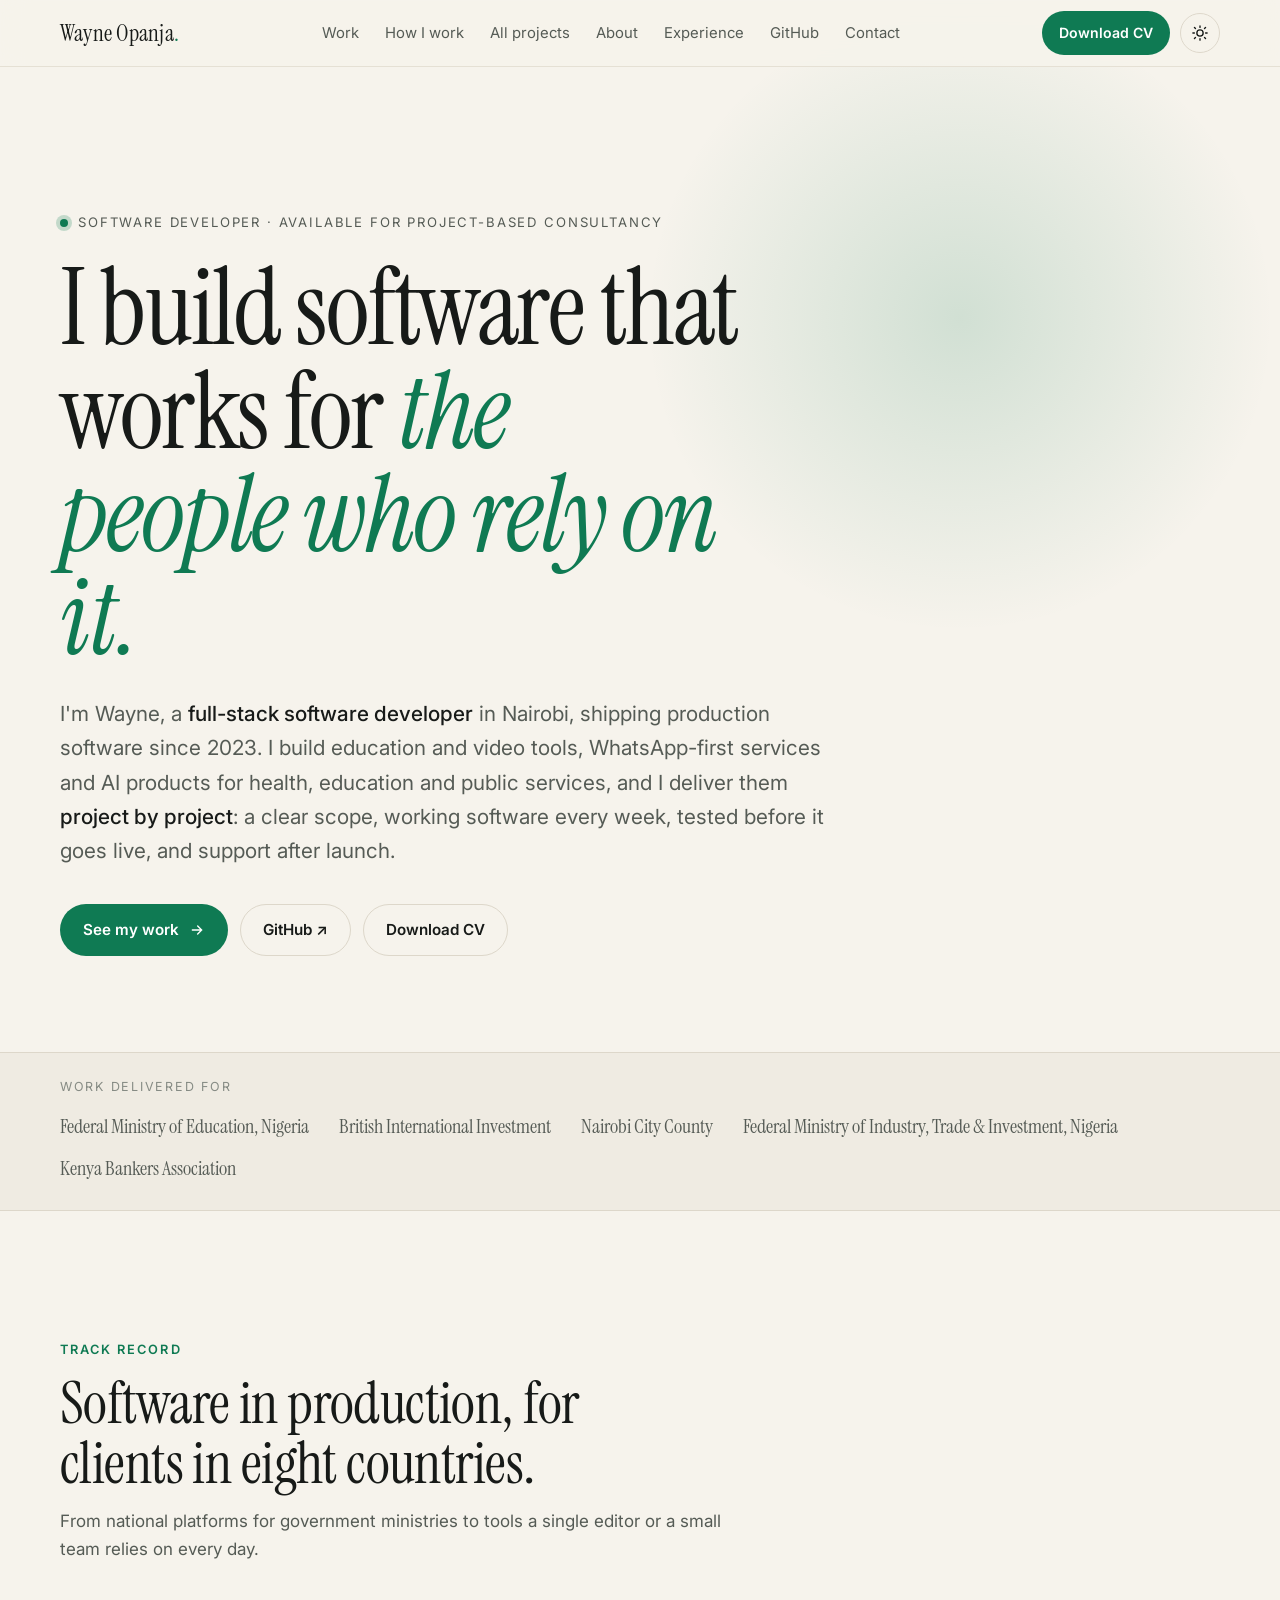
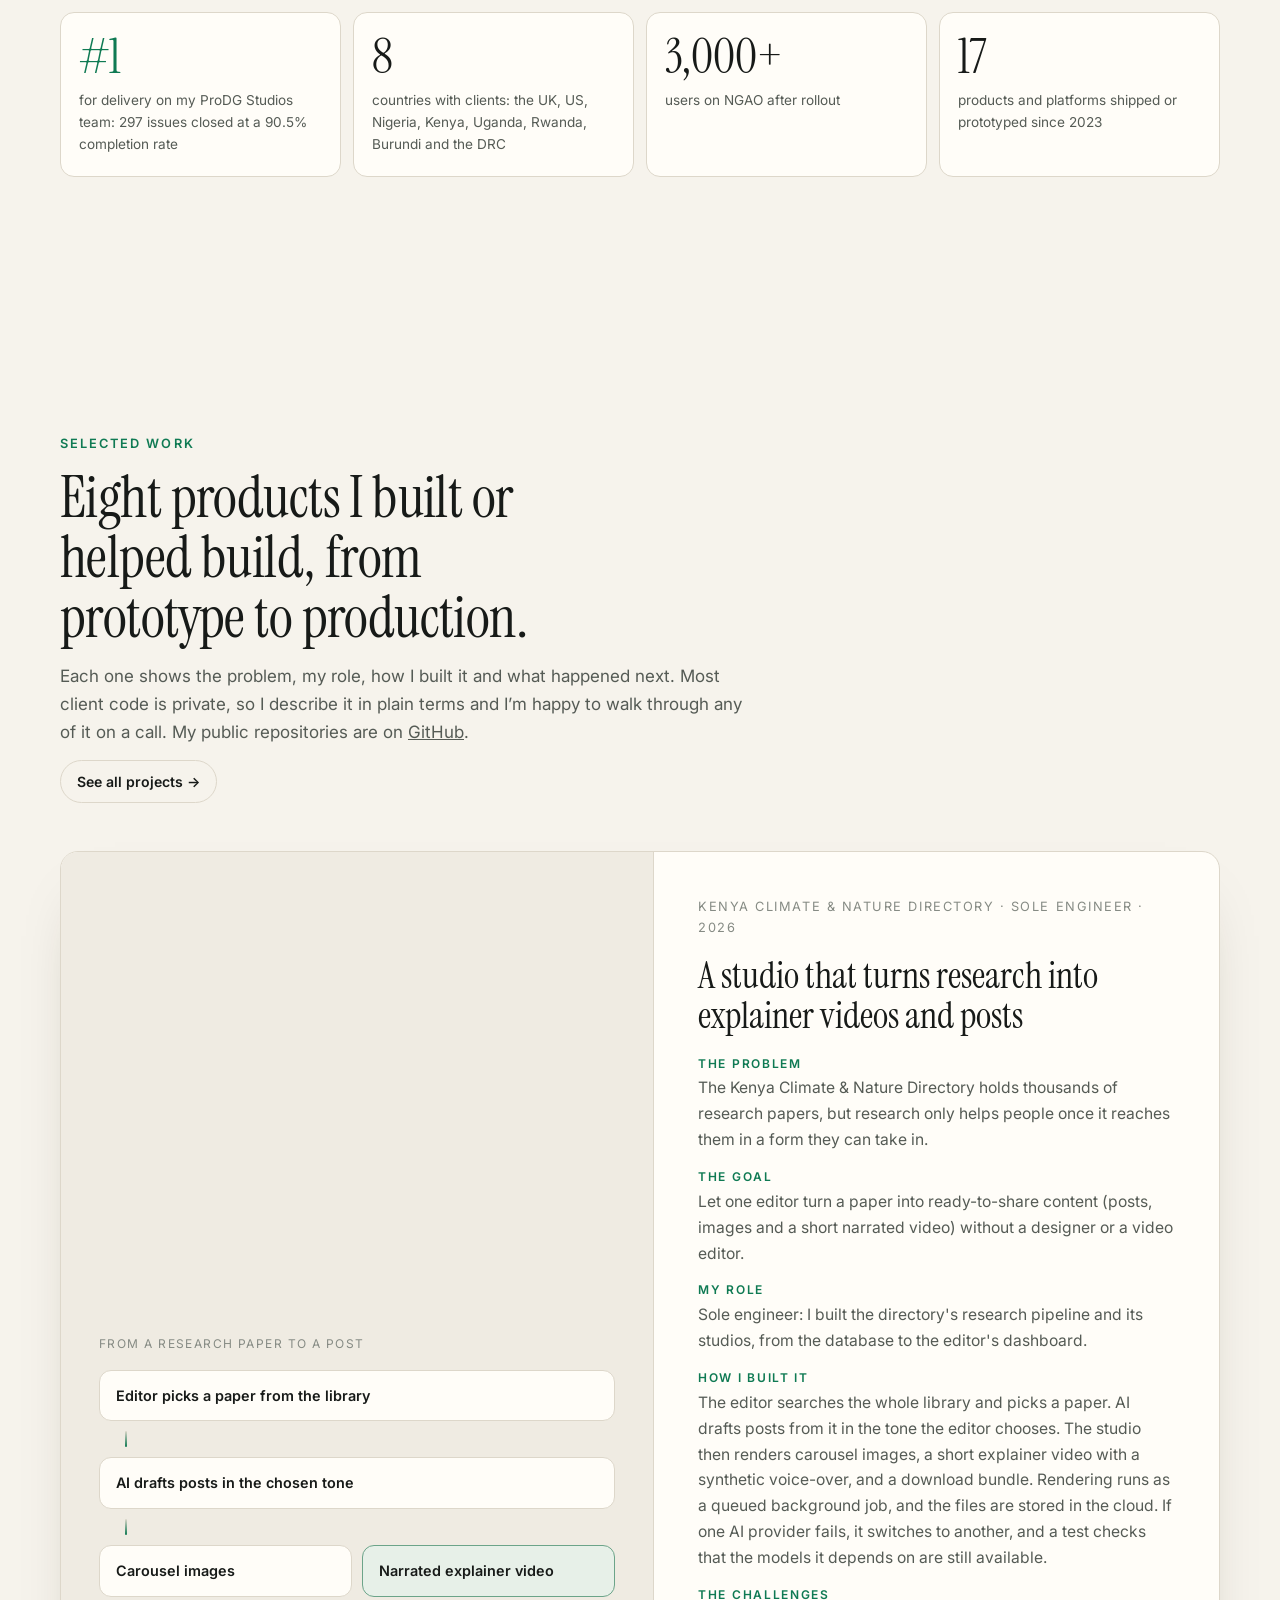
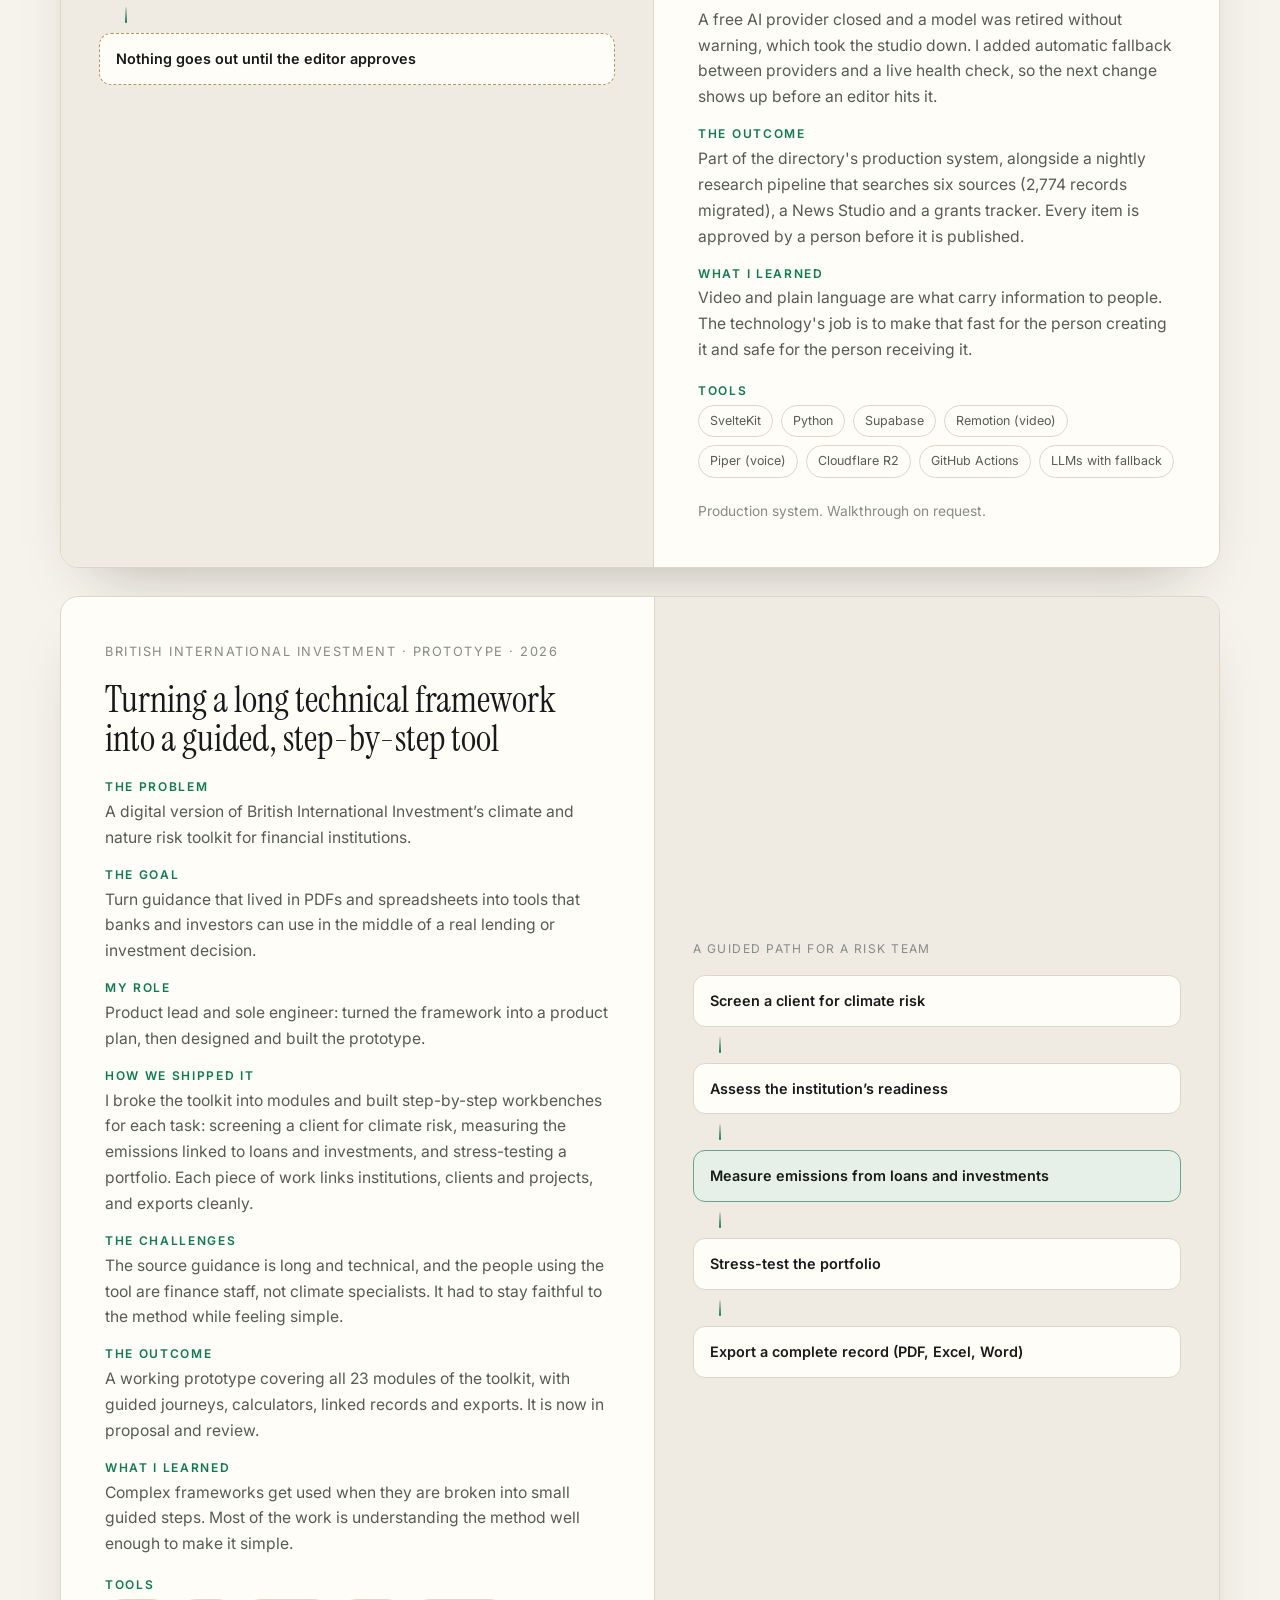
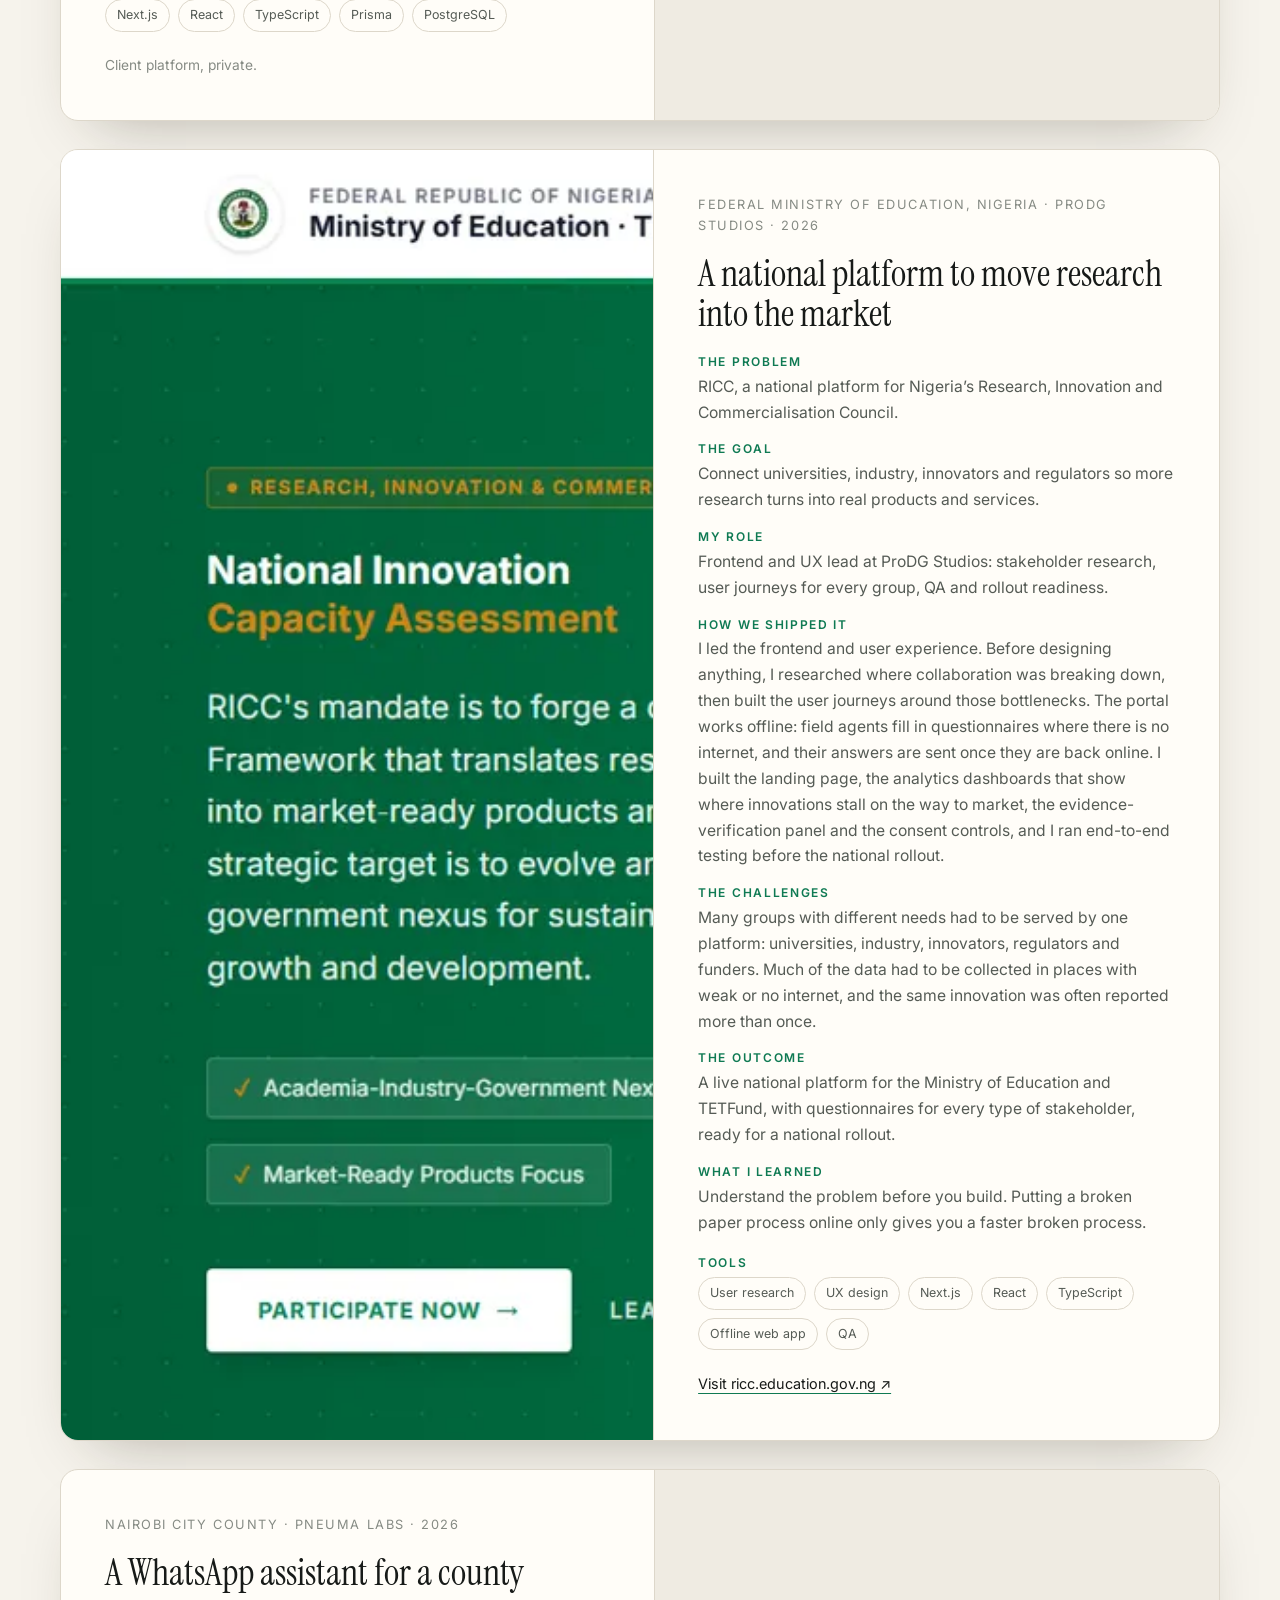
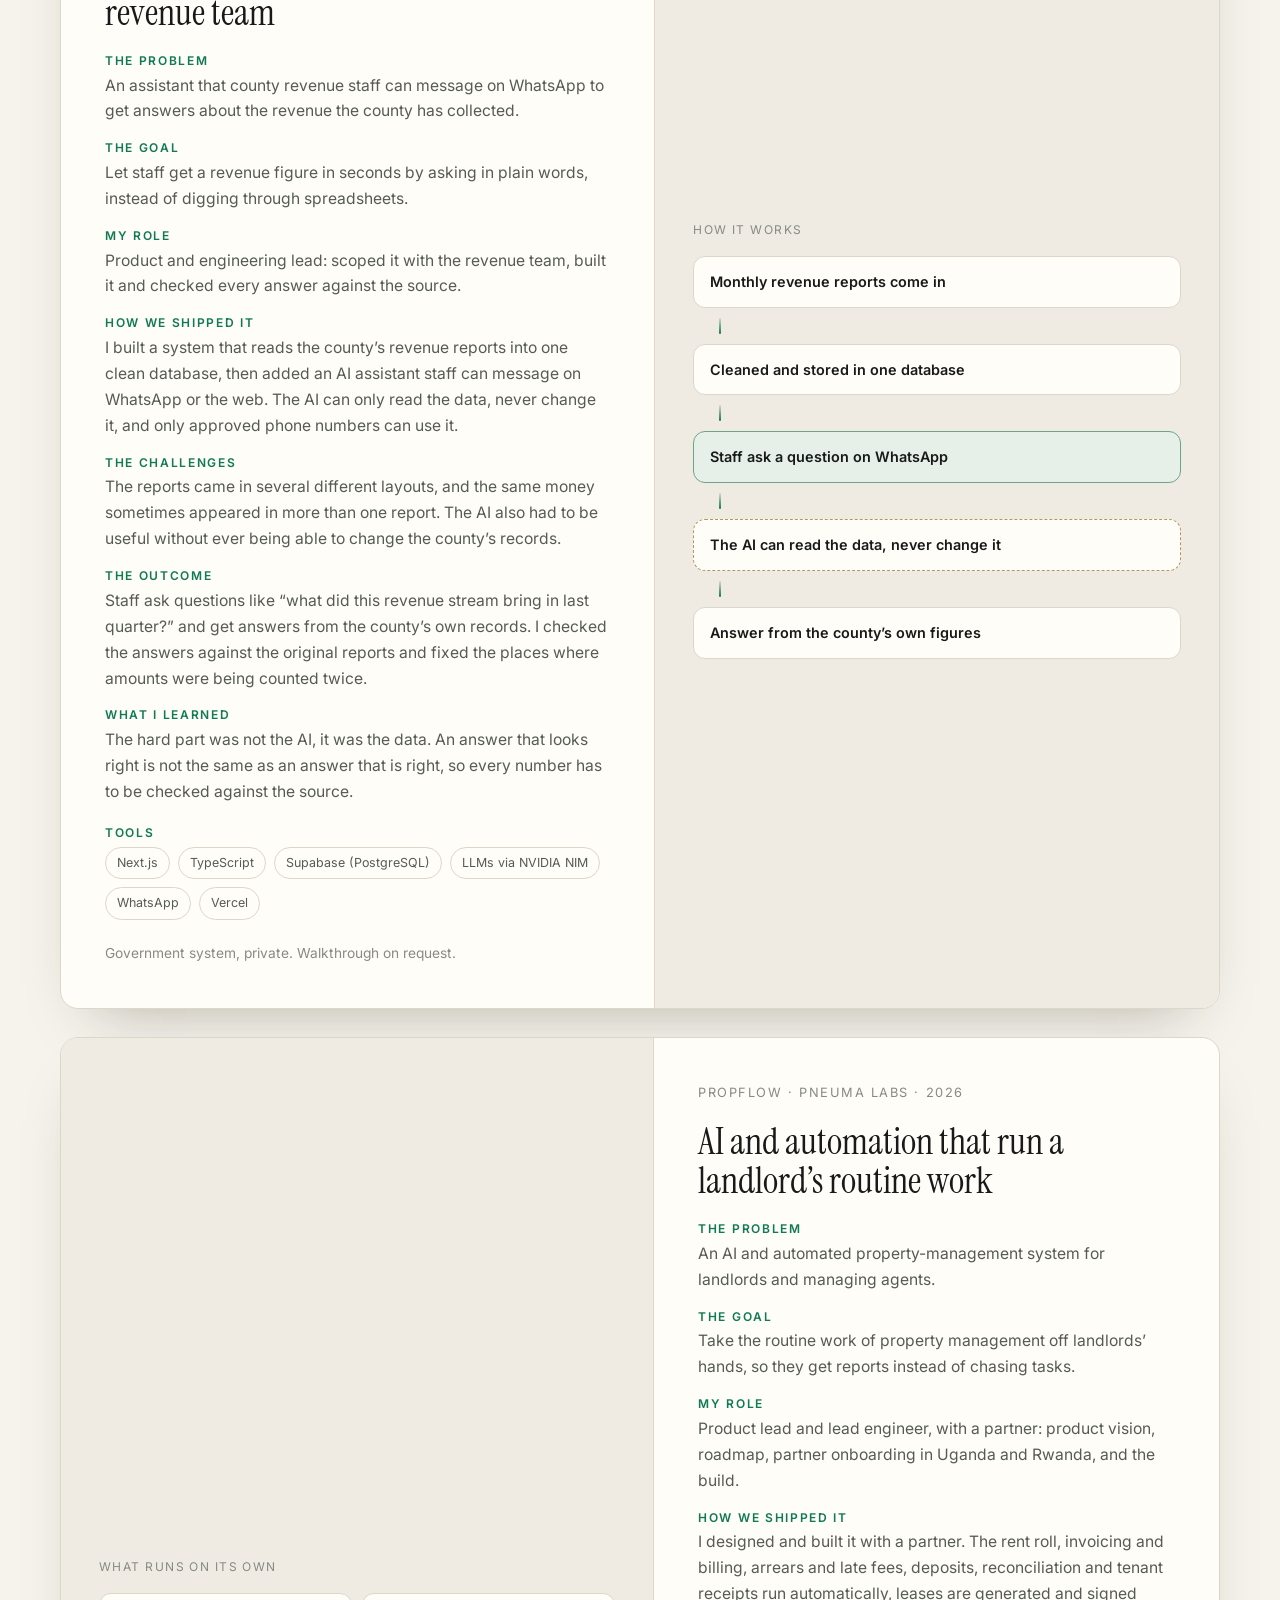
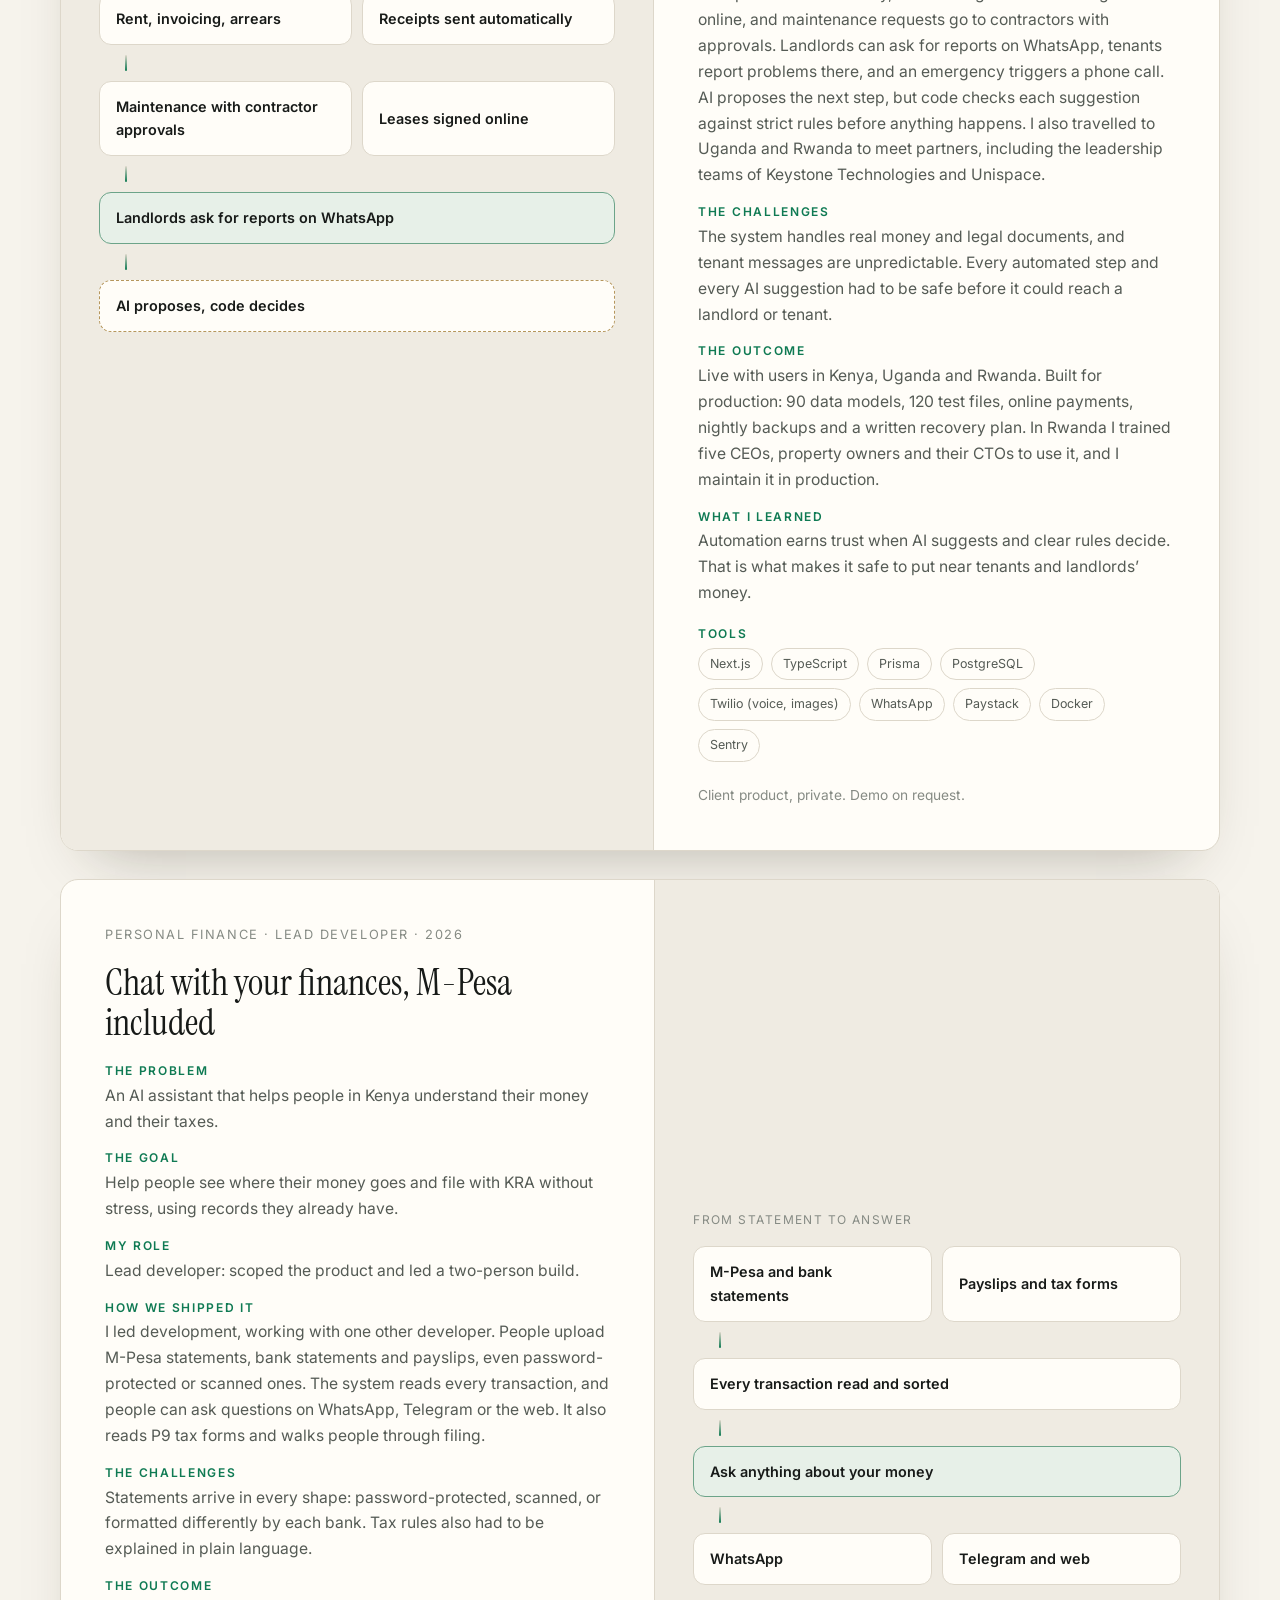
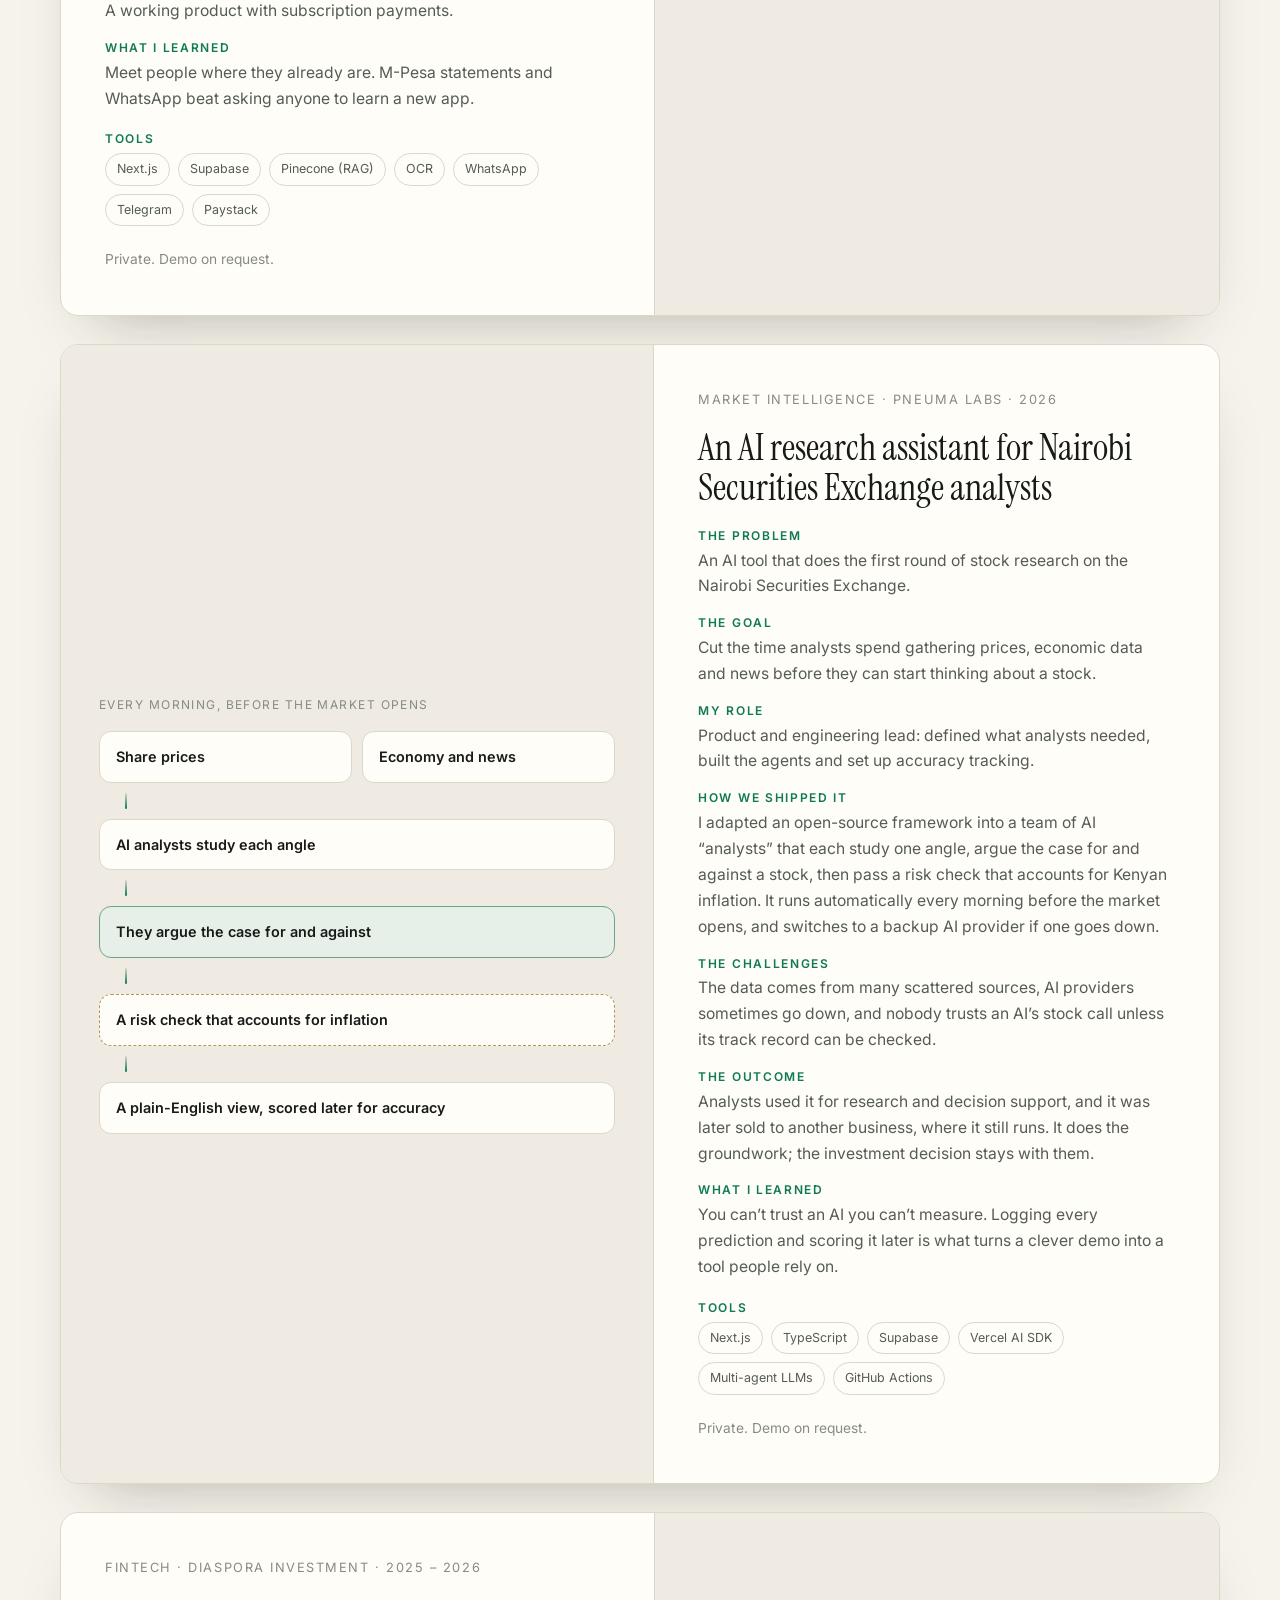
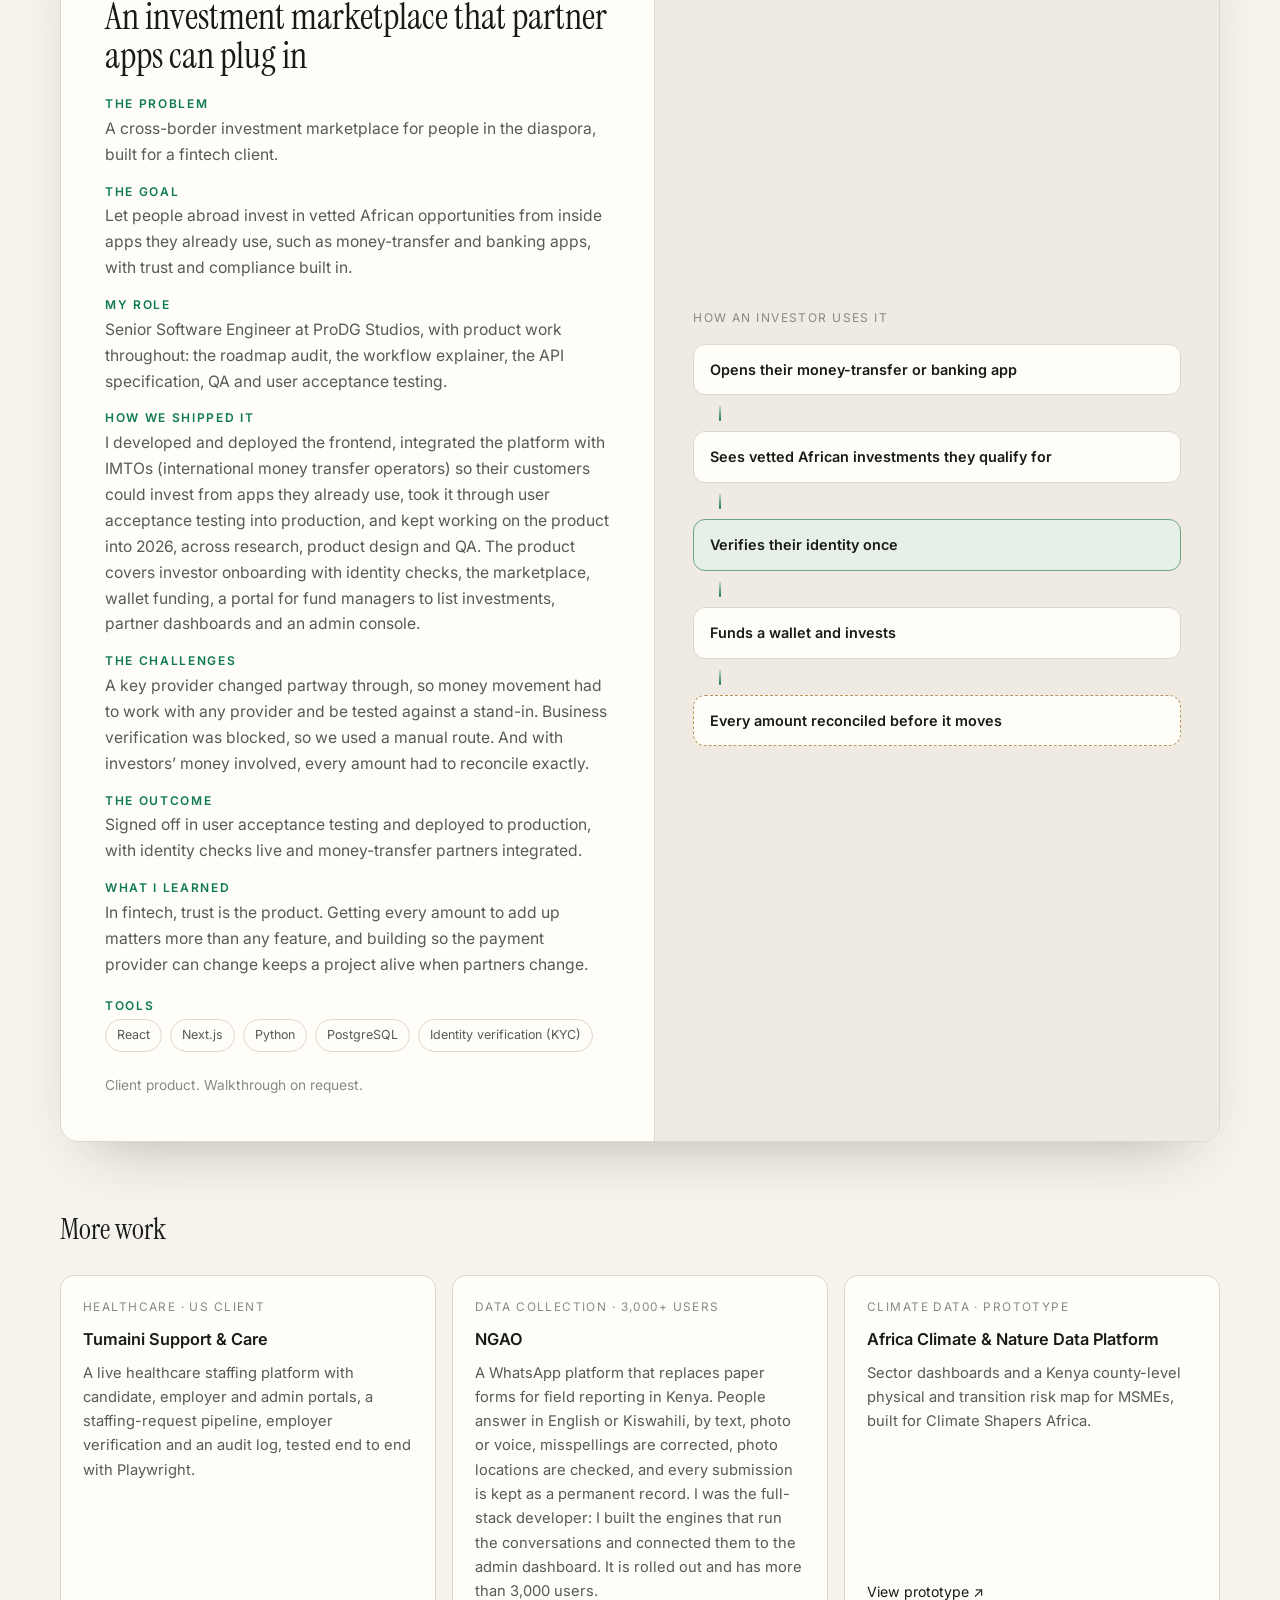
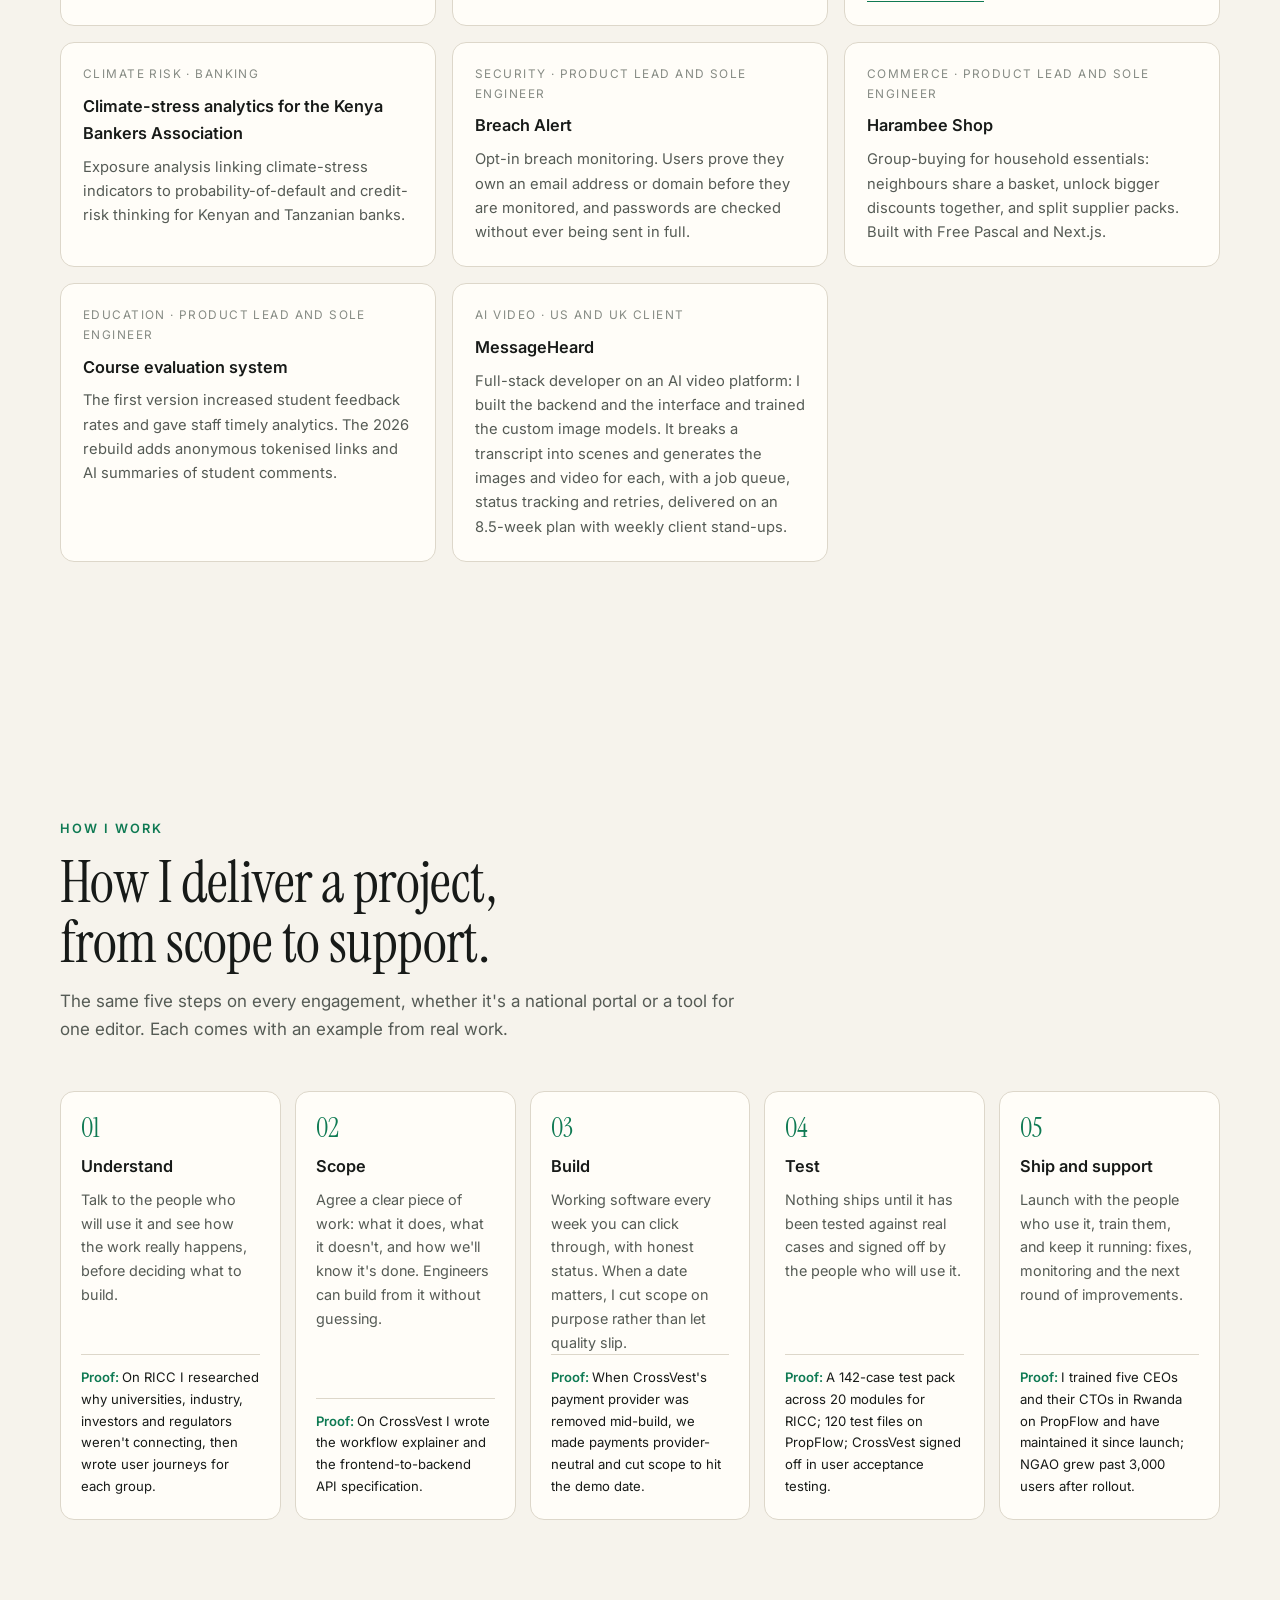
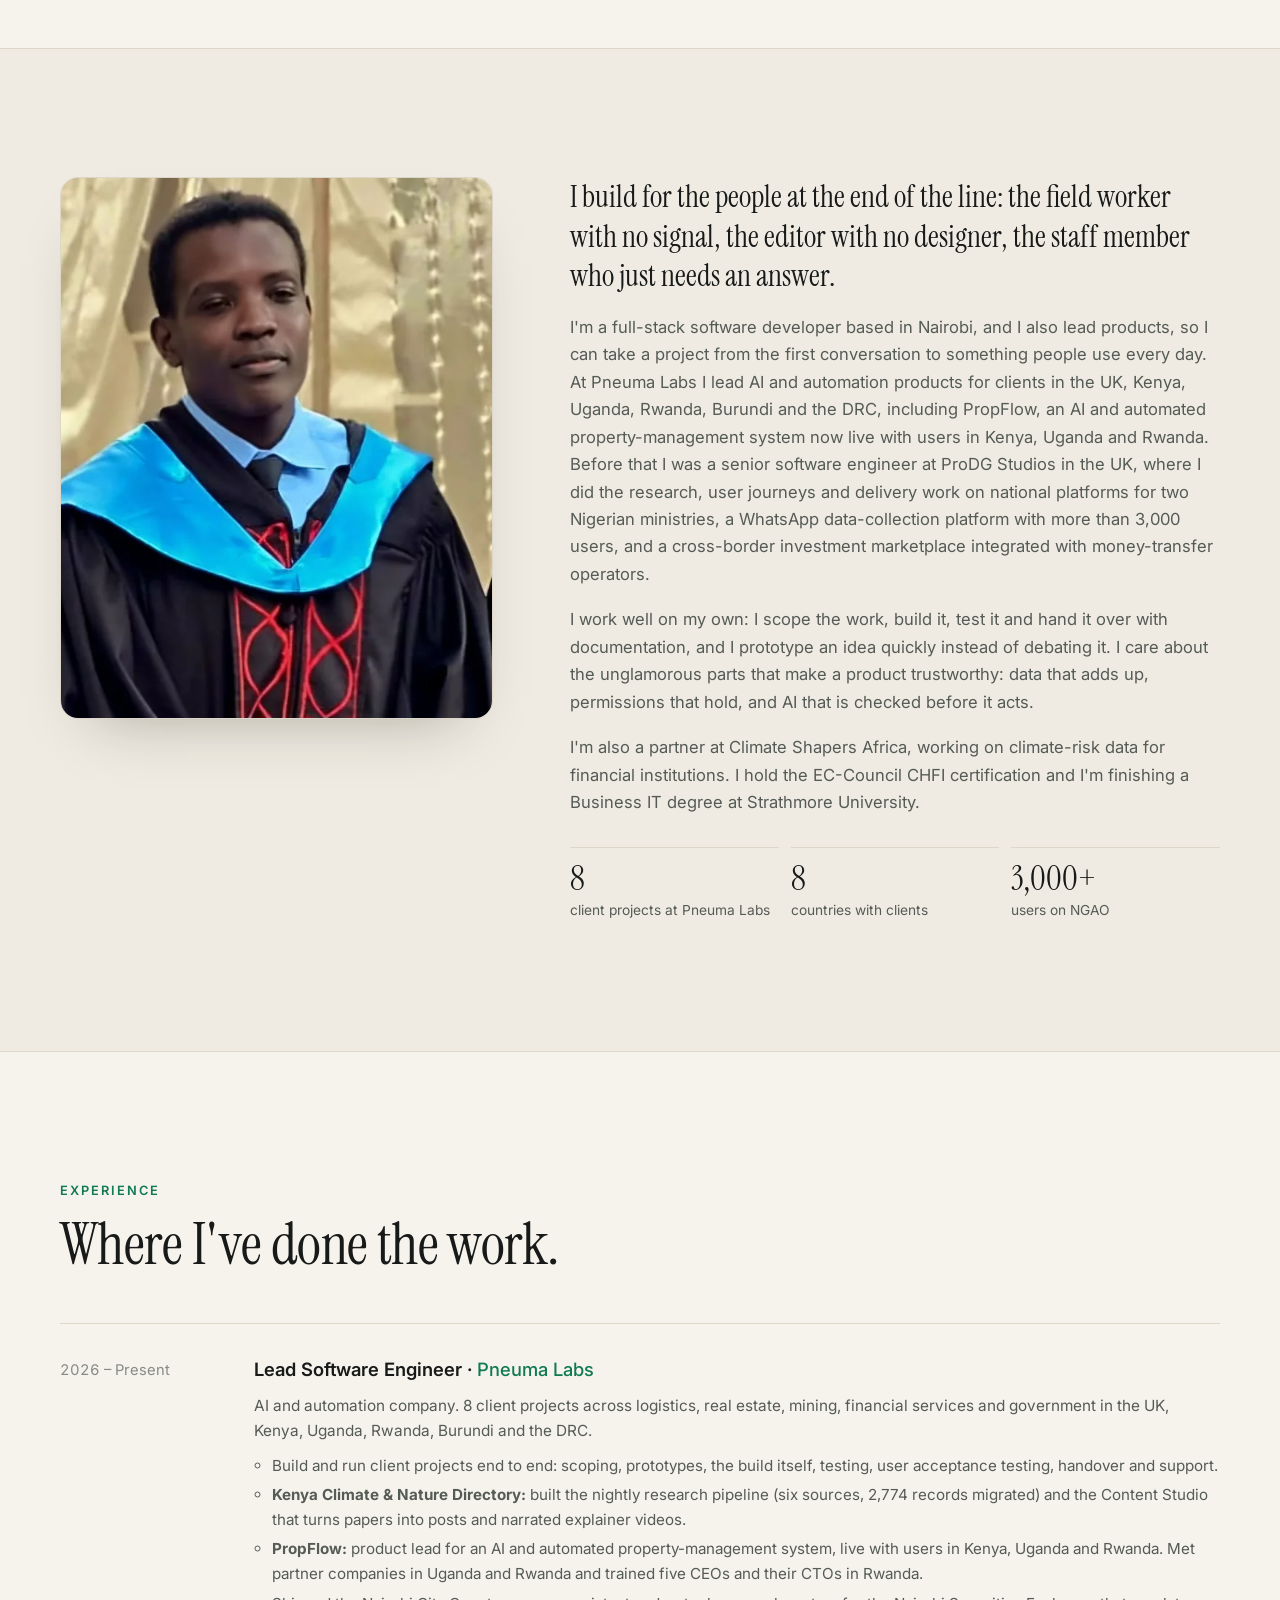
==== commit e3fae41f: "Portfolio: accurate wording (built or helped build, BII as a guided tool), drop unverified WorldQuan" ====
--- a/index.html
+++ b/index.html
@@ -73,7 +73,7 @@
     <div class="wrap">
       <span class="eyebrow"><span class="dot" aria-hidden="true"></span>Software Developer · Available for project-based consultancy</span>
       <h1>I build software that works for <em>the people who rely on it.</em></h1>
-      <p class="lede">I'm Wayne, a <strong>full-stack software developer</strong> in Nairobi, shipping production software since 2023. I build learning and video tools, WhatsApp-first services and AI products for health, education and public services, and I deliver them <strong>project by project</strong>: a clear scope, working software every week, tested before it goes live, and support after launch.</p>
+      <p class="lede">I'm Wayne, a <strong>full-stack software developer</strong> in Nairobi, shipping production software since 2023. I build education and video tools, WhatsApp-first services and AI products for health, education and public services, and I deliver them <strong>project by project</strong>: a clear scope, working software every week, tested before it goes live, and support after launch.</p>
       <div class="hero-ctas">
         <a class="btn btn-primary" href="#work">See my work
           <svg viewBox="0 0 24 24" fill="none" stroke="currentColor" stroke-width="2" stroke-linecap="round" aria-hidden="true"><path d="M5 12h14M13 6l6 6-6 6"/></svg></a>
@@ -117,7 +117,7 @@
     <div class="wrap">
       <div class="section-head">
         <span class="kicker">Selected work</span>
-        <h2>Eight products I built and took to production.</h2>
+        <h2>Eight products I built or helped build, from prototype to production.</h2>
         <p>Each one shows the problem, my role, how I built it and what happened next. Most client code is private, so I describe it in plain terms and I’m happy to walk through any of it on a call. My public repositories are on <a href="https://github.com/wayne-spec" target="_blank" rel="noopener">GitHub</a>.</p>
         <p><a class="btn btn-ghost btn-sm" href="projects.html">See all projects →</a></p>
       </div>
@@ -137,7 +137,7 @@
           <div class="case-visual" aria-hidden="true"><div class="diagram"><div class="diagram-caption">A guided path for a risk team</div><div class="flow"><div class="node"><b>Screen a client for climate risk</b></div><div class="arrow"></div><div class="node"><b>Assess the institution’s readiness</b></div><div class="arrow"></div><div class="node hot"><b>Measure emissions from loans and investments</b></div><div class="arrow"></div><div class="node"><b>Stress-test the portfolio</b></div><div class="arrow"></div><div class="node"><b>Export a complete record (PDF, Excel, Word)</b></div></div></div></div>
           <div class="case-body">
             <span class="case-meta">British International Investment · Prototype · 2026</span>
-            <h3>Turning a long technical framework into guided, step-by-step learning</h3>
+            <h3>Turning a long technical framework into a guided, step-by-step tool</h3>
             <dl><div><dt>The problem</dt><dd>A digital version of British International Investment’s climate and nature risk toolkit for financial institutions.</dd></div><div><dt>The goal</dt><dd>Turn guidance that lived in PDFs and spreadsheets into tools that banks and investors can use in the middle of a real lending or investment decision.</dd></div><div><dt>My role</dt><dd>Product lead and sole engineer: turned the framework into a product plan, then designed and built the prototype.</dd></div><div><dt>How we shipped it</dt><dd>I broke the toolkit into modules and built step-by-step workbenches for each task: screening a client for climate risk, measuring the emissions linked to loans and investments, and stress-testing a portfolio. Each piece of work links institutions, clients and projects, and exports cleanly.</dd></div><div><dt>The challenges</dt><dd>The source guidance is long and technical, and the people using the tool are finance staff, not climate specialists. It had to stay faithful to the method while feeling simple.</dd></div><div><dt>The outcome</dt><dd>A working prototype covering all 23 modules of the toolkit, with guided journeys, calculators, linked records and exports. It is now in proposal and review.</dd></div><div><dt>What I learned</dt><dd>Complex frameworks get used when they are broken into small guided steps. Most of the work is understanding the method well enough to make it simple.</dd></div></dl>
             <div><dt class="tools-label">Tools</dt><ul class="chips" aria-label="Tools used"><li>Next.js</li><li>React</li><li>TypeScript</li><li>Prisma</li><li>PostgreSQL</li></ul></div>
             <div class="case-links"><span class="private">Client platform, private.</span></div>
@@ -372,7 +372,6 @@
           <h3>Certifications</h3>
           <ul>
             <li>CHFI, Computer Hacking Forensic Investigator, EC-Council (2024)</li>
-            <li>Applied Data Science &amp; Machine Learning, WorldQuant University (2025)</li>
             <li>Cybersecurity Certificate, Google</li>
             <li>Full-Stack Development, Simplilearn</li>
           </ul>
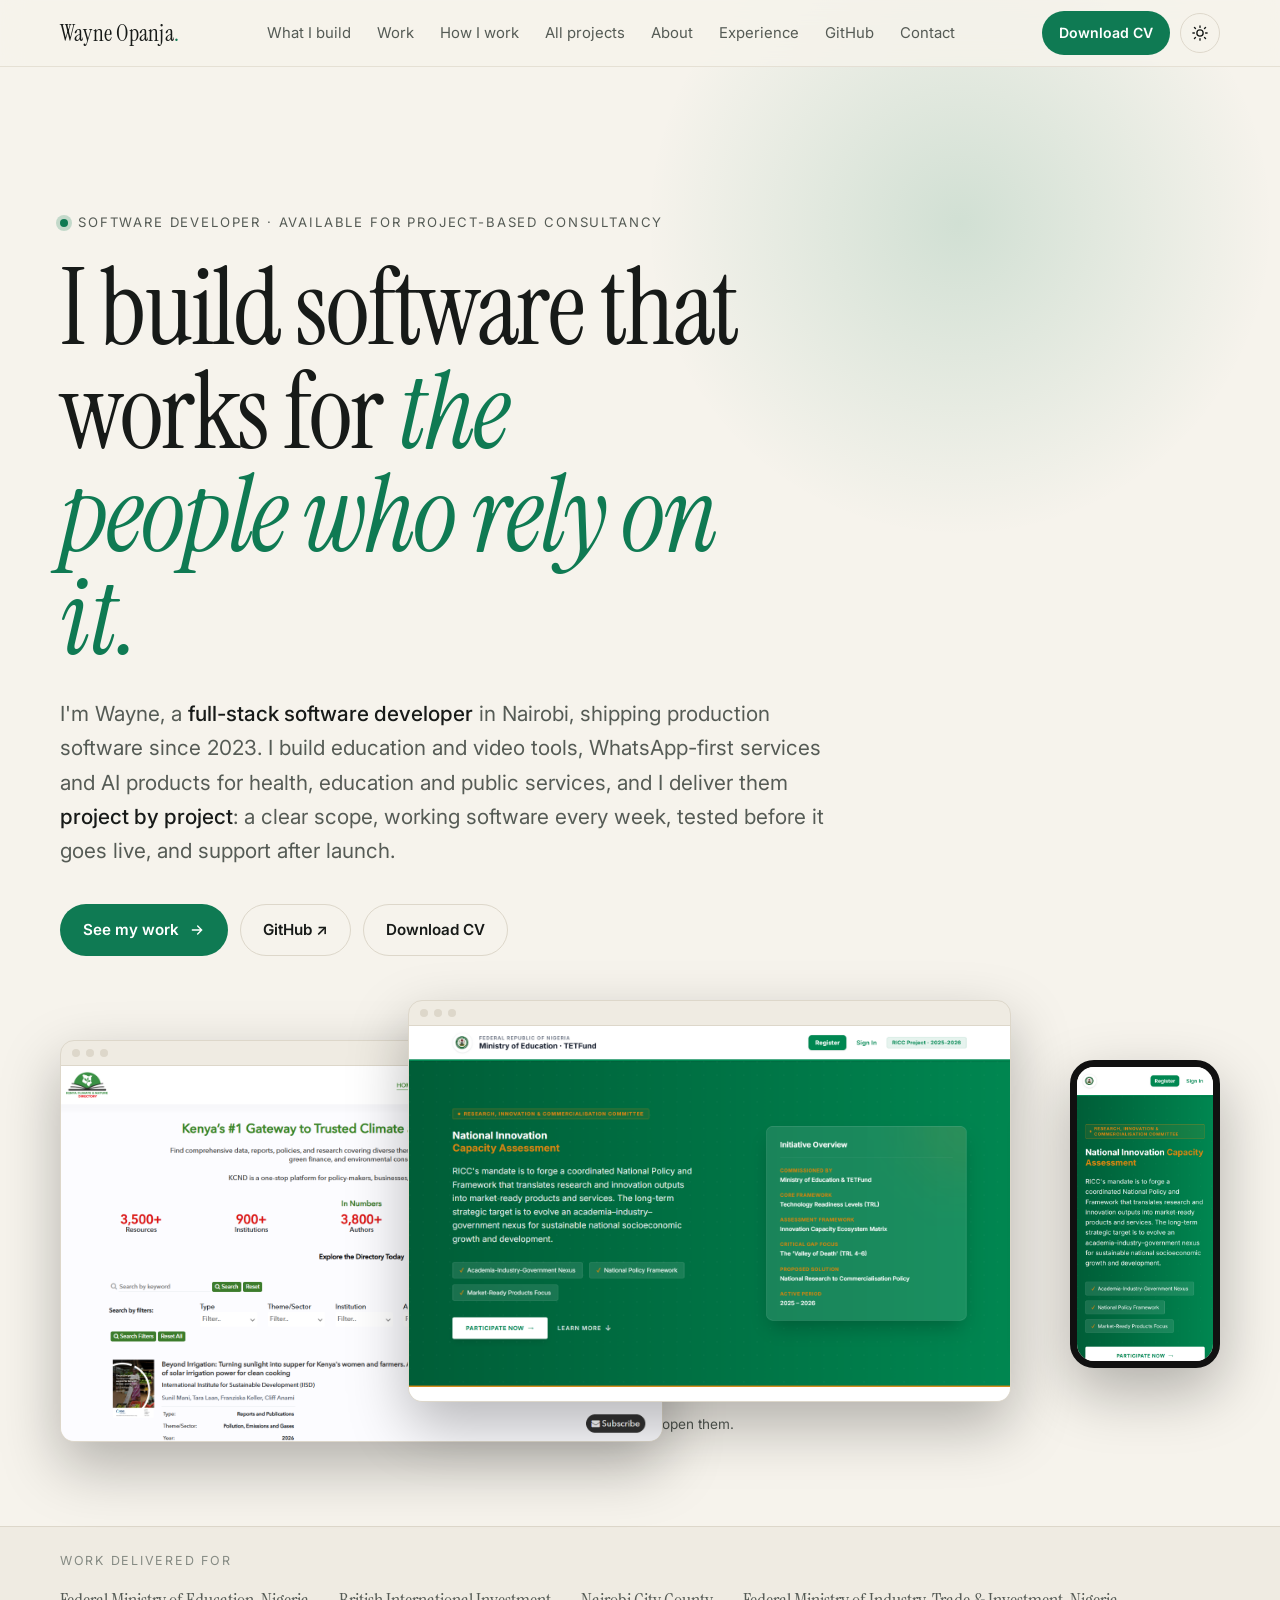
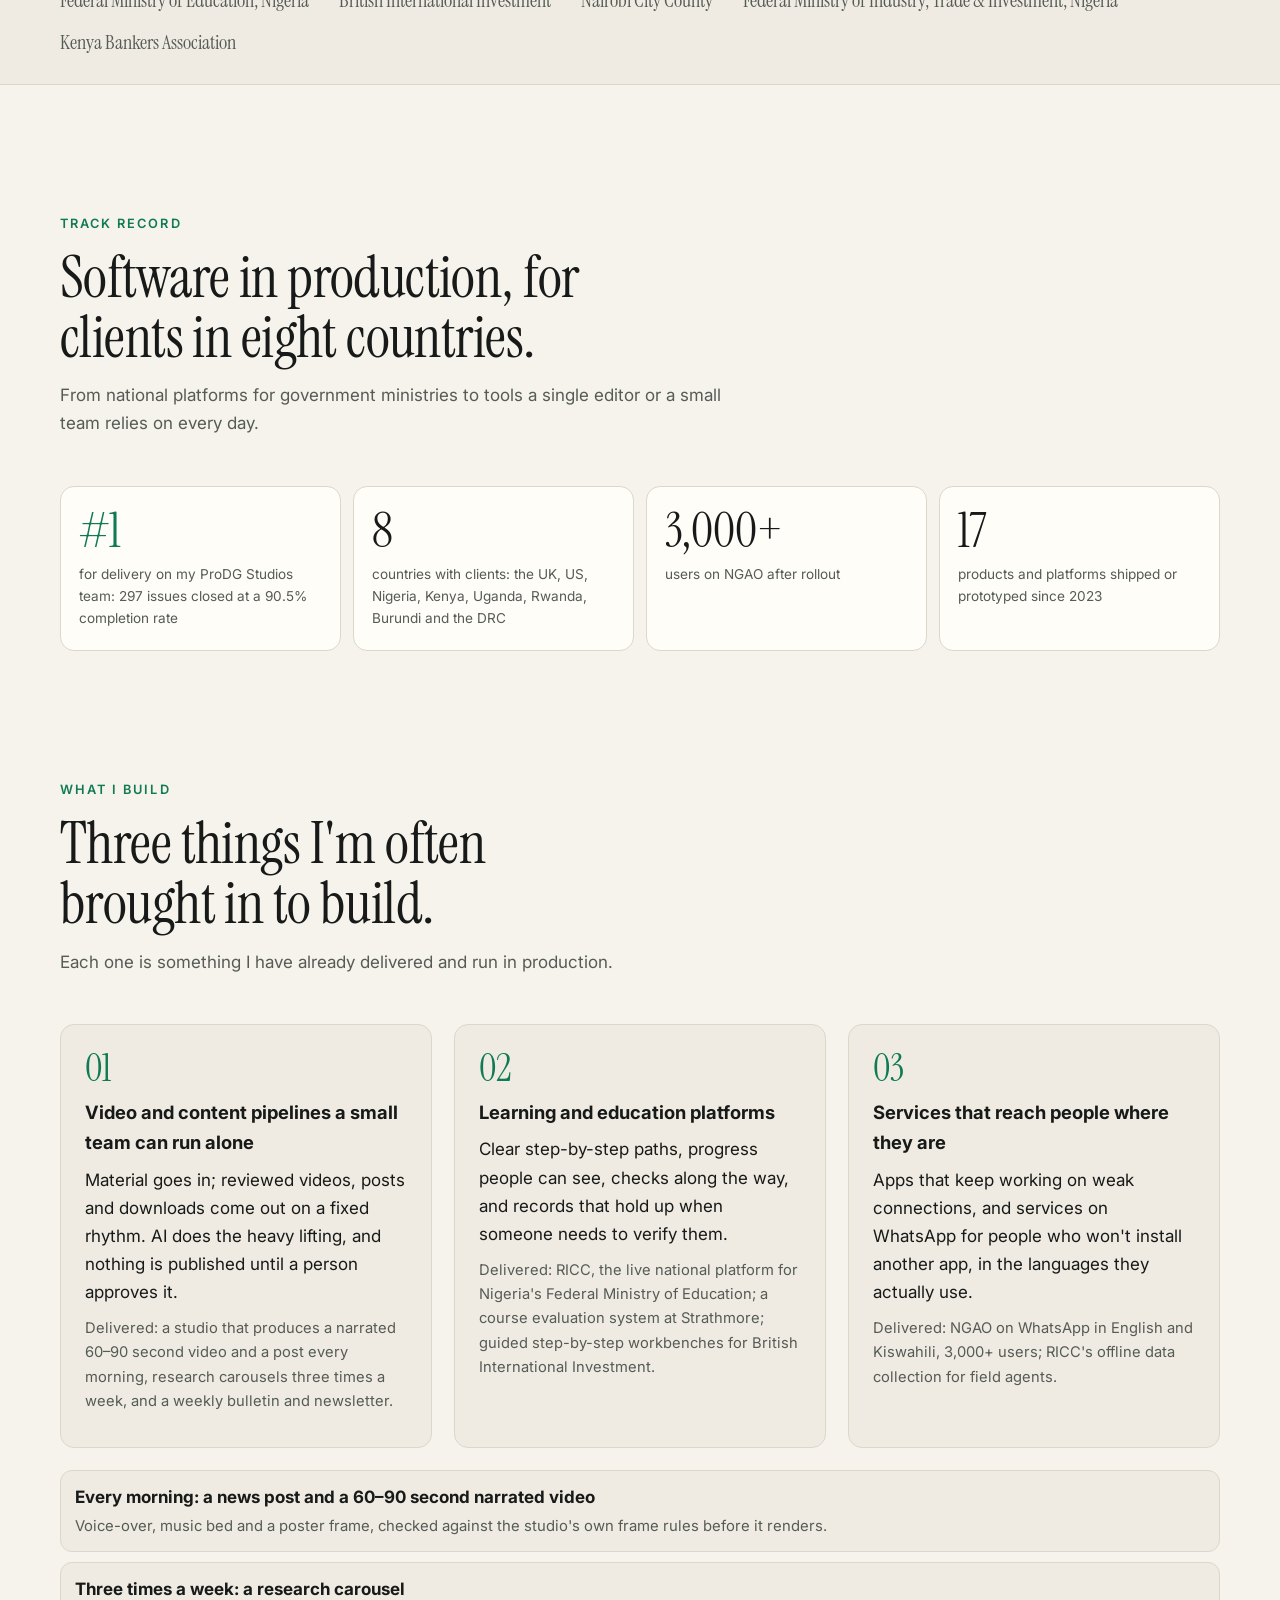
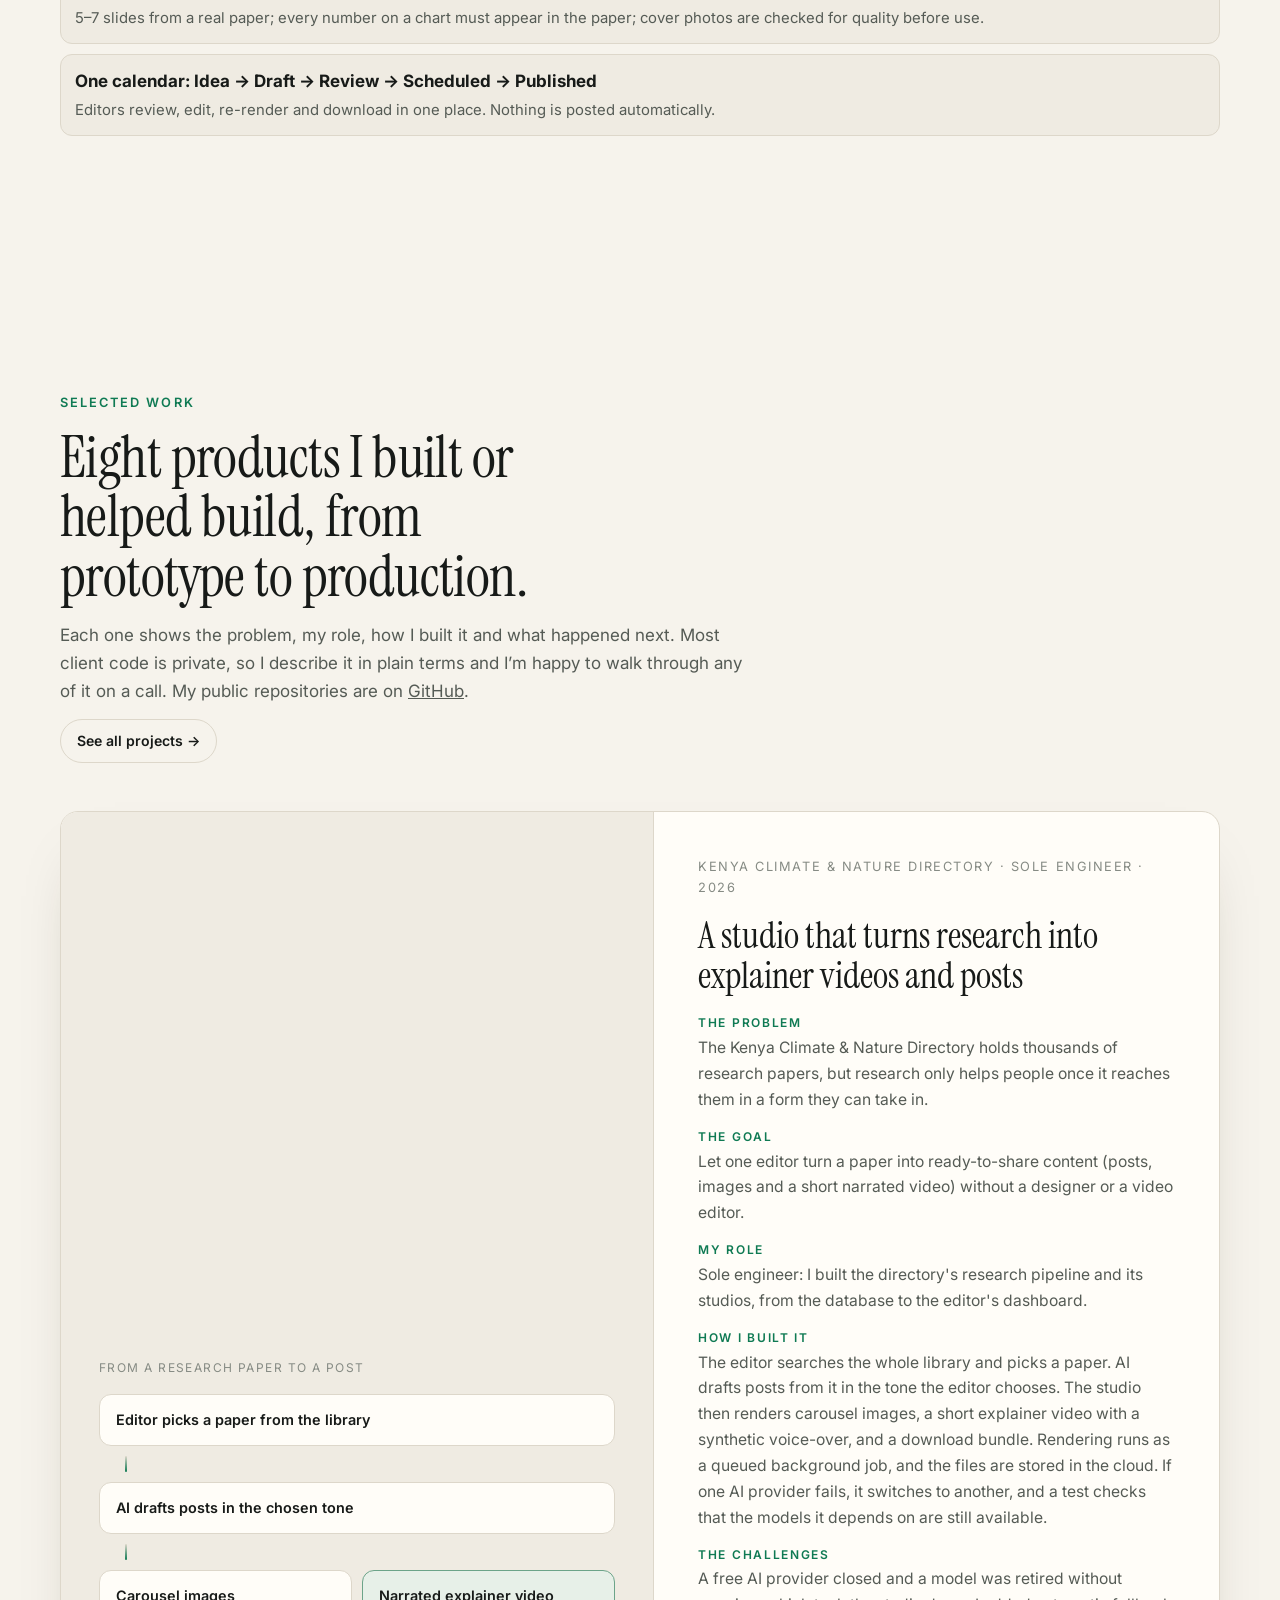
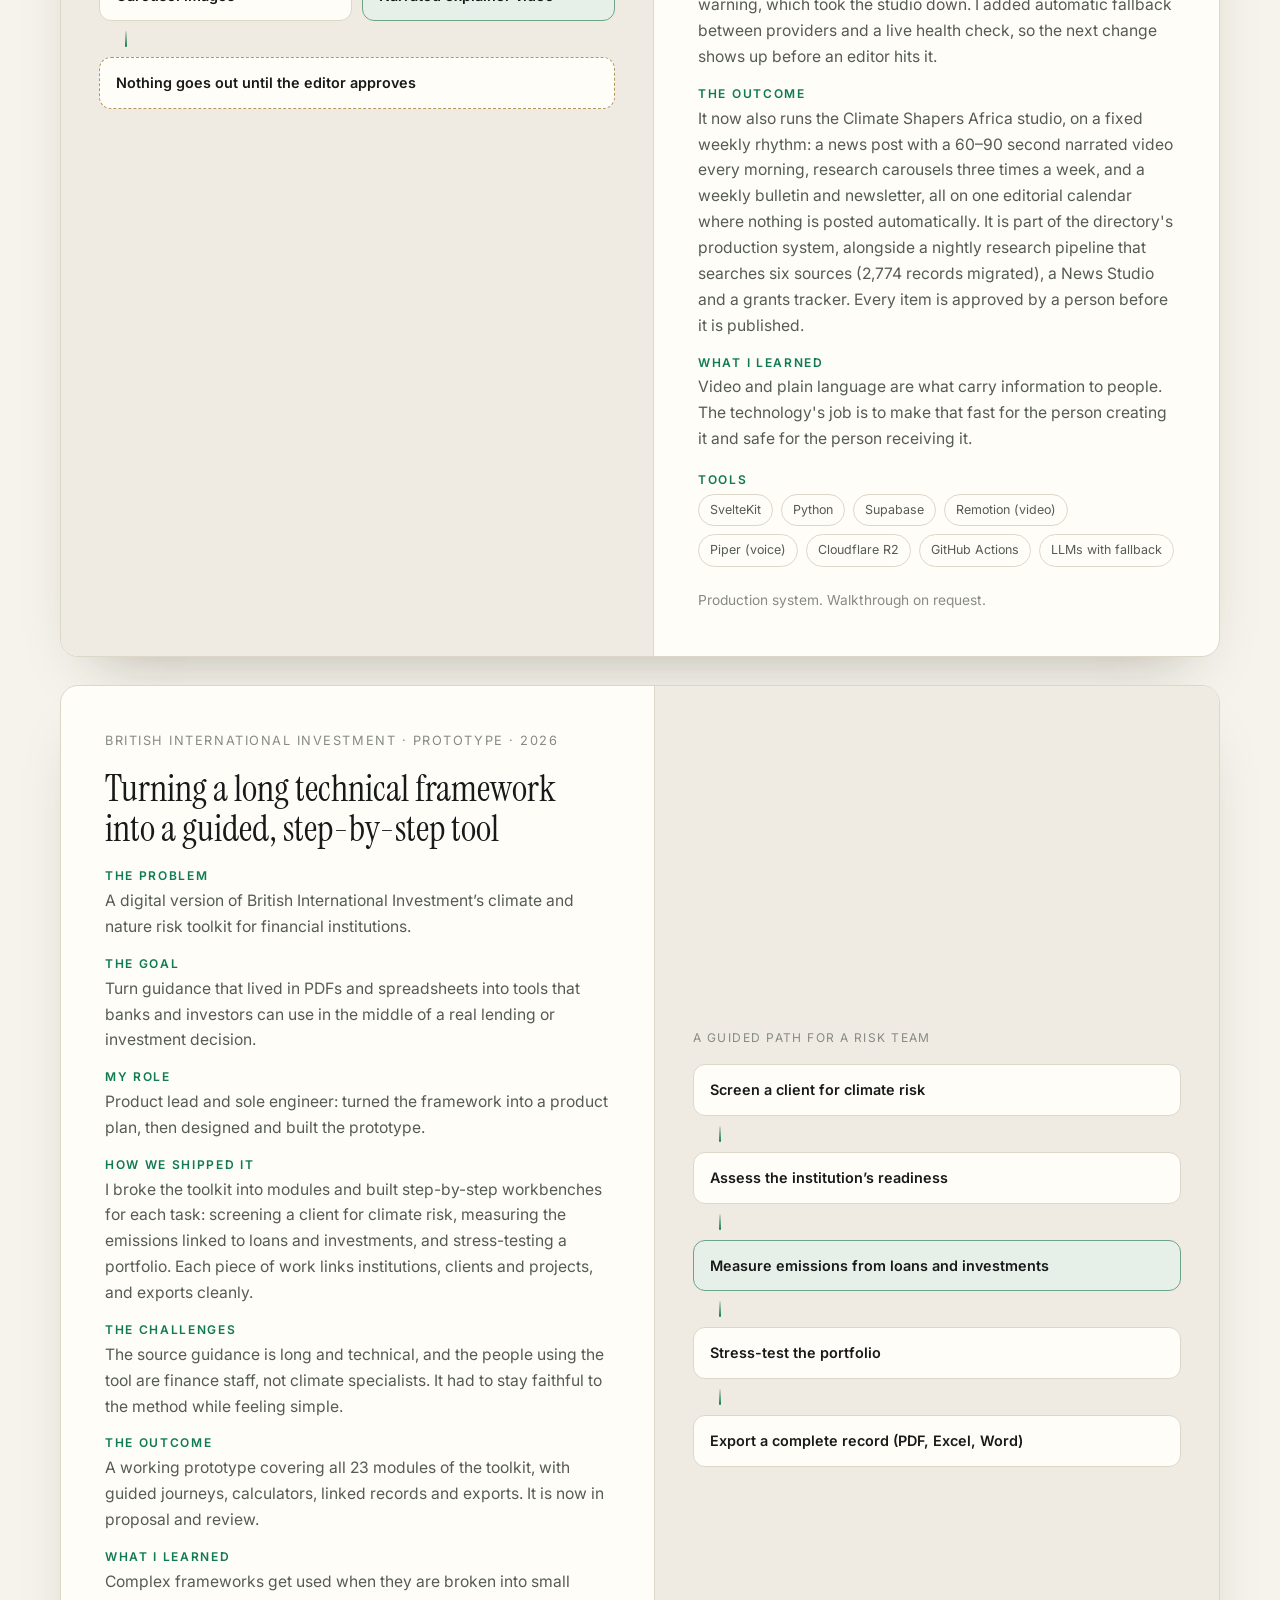
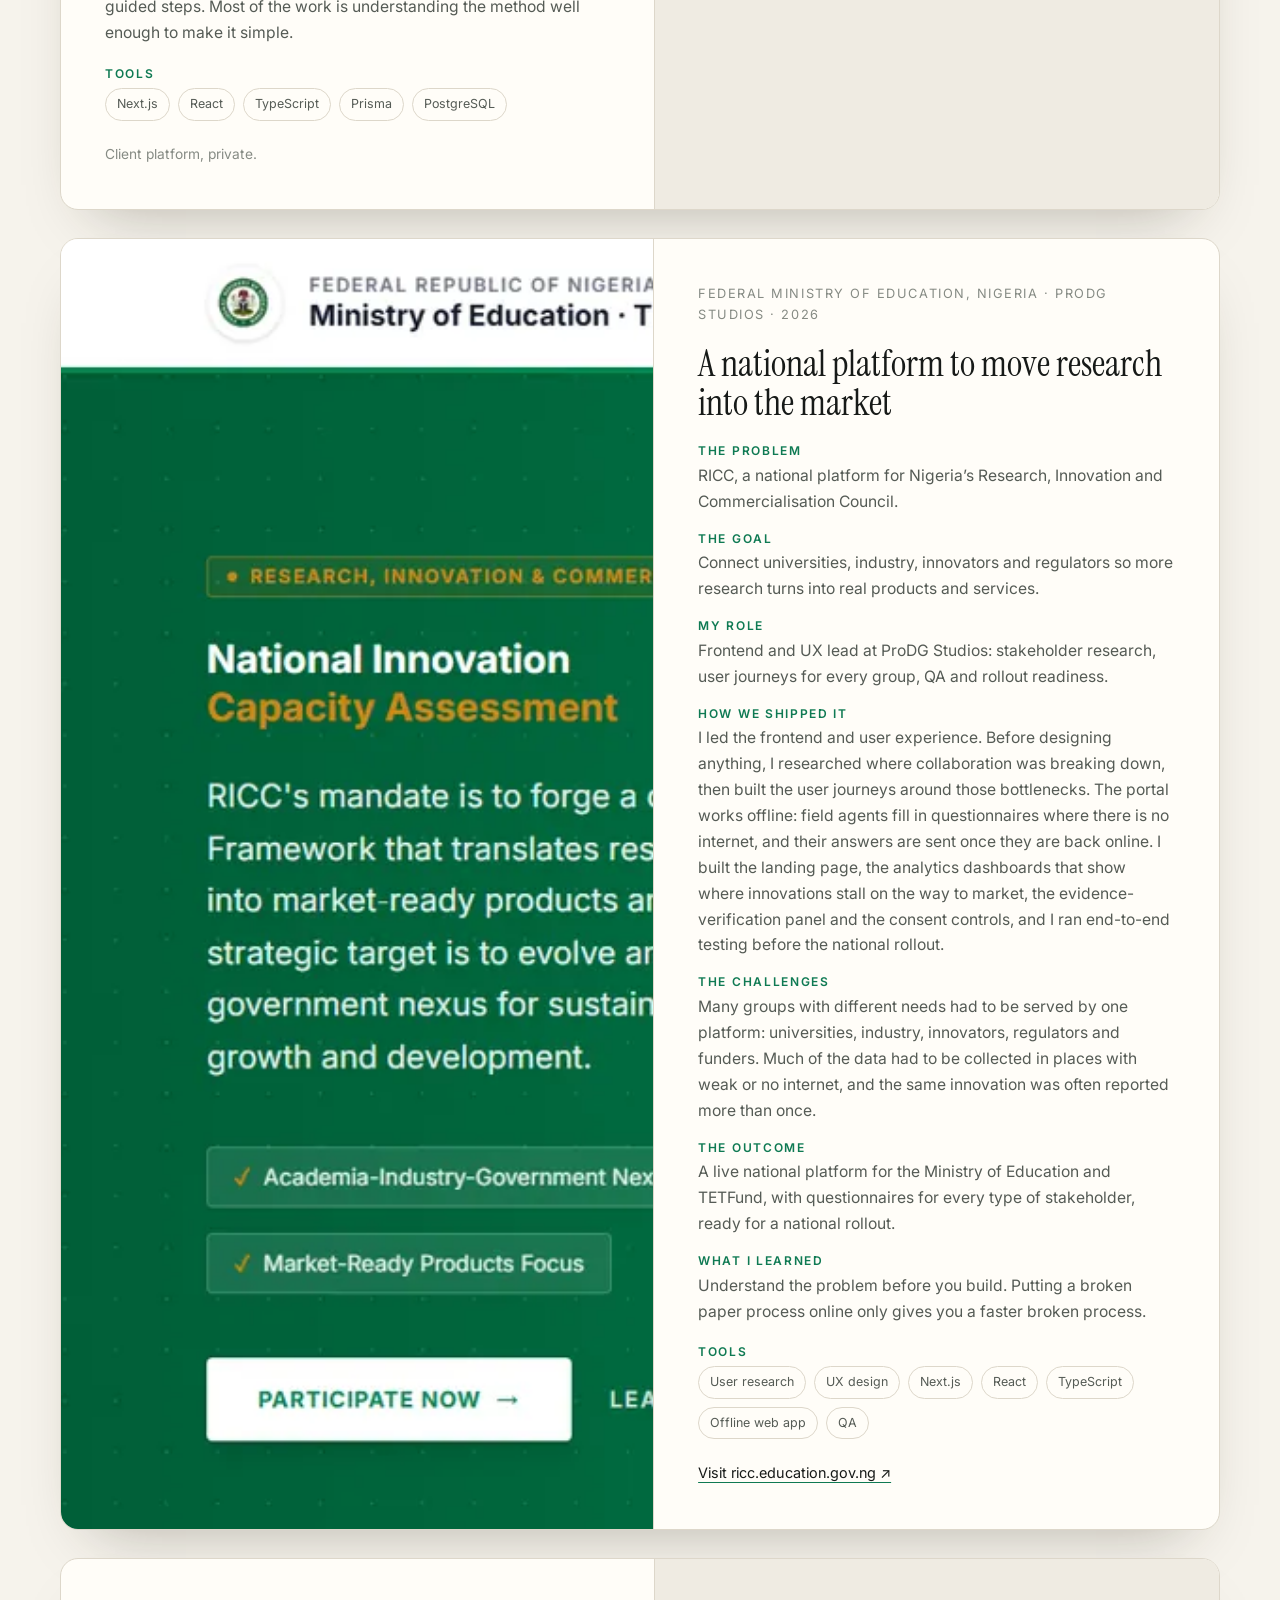
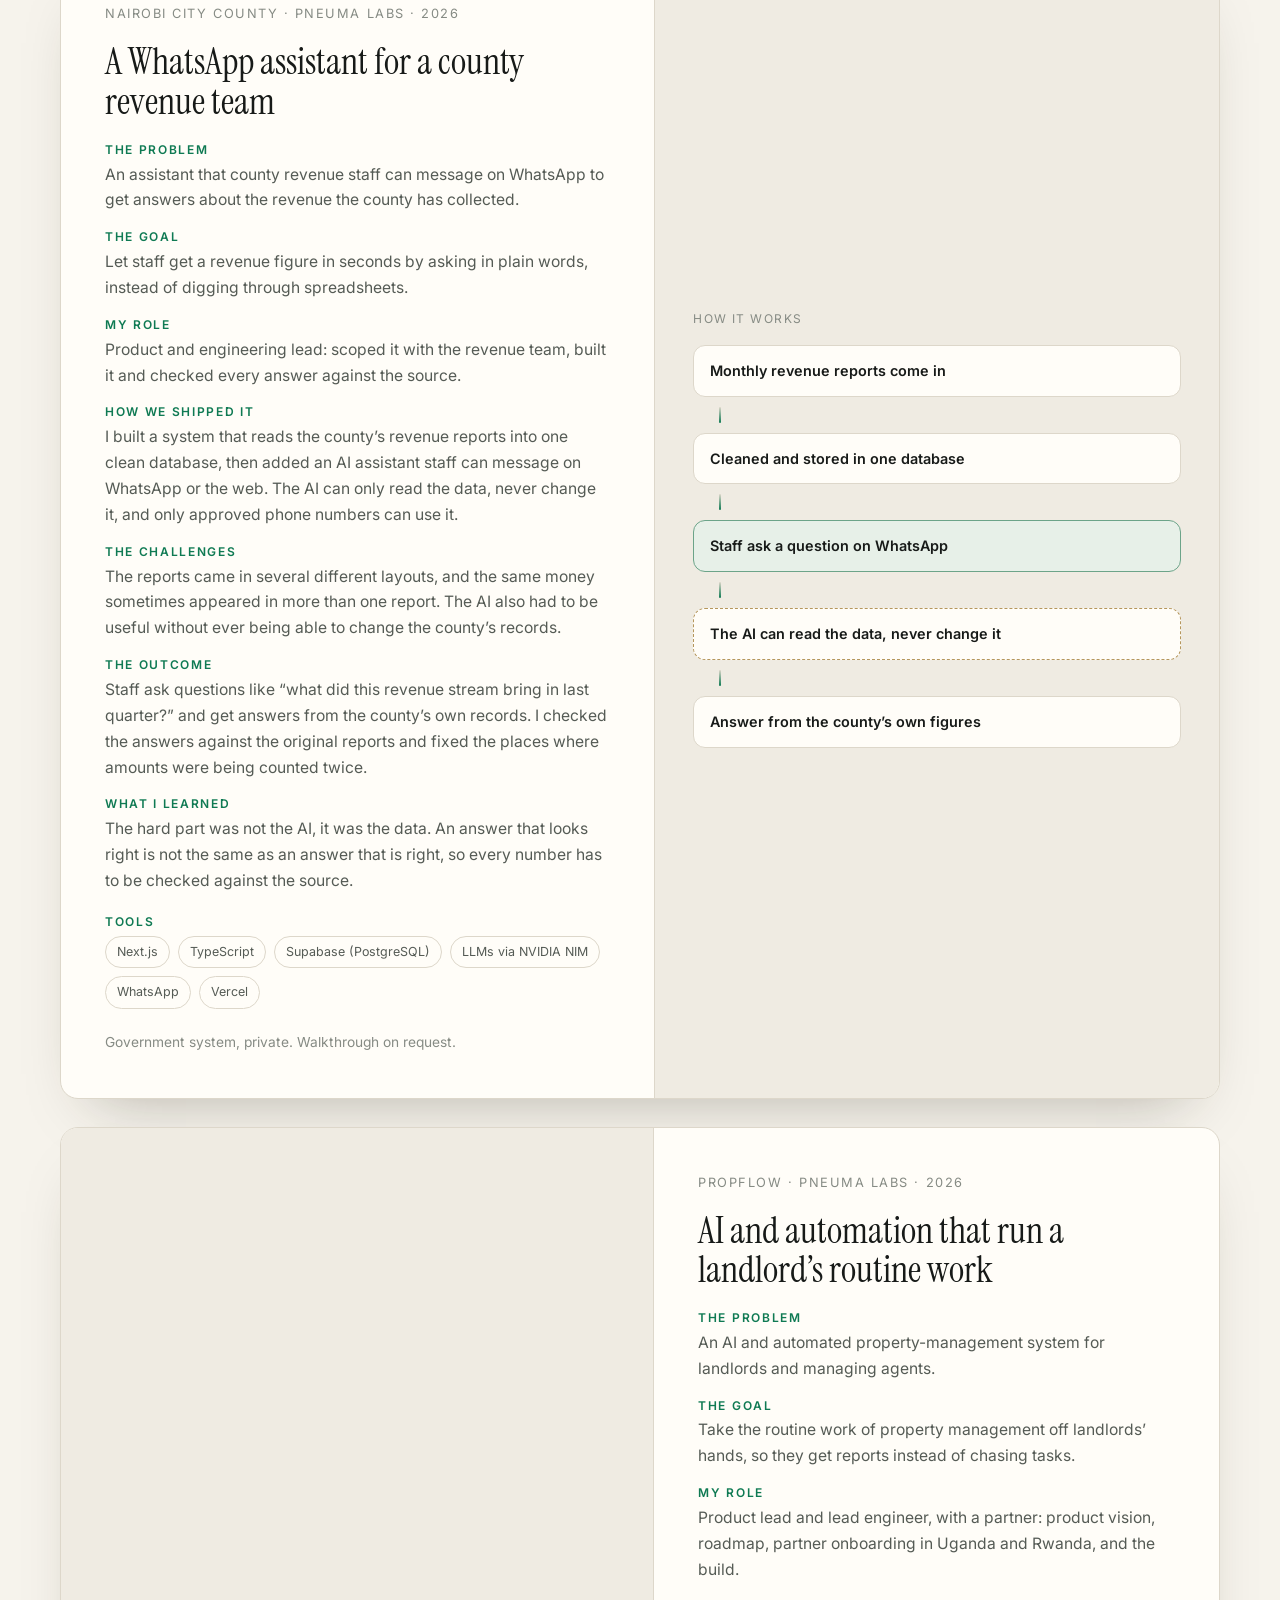
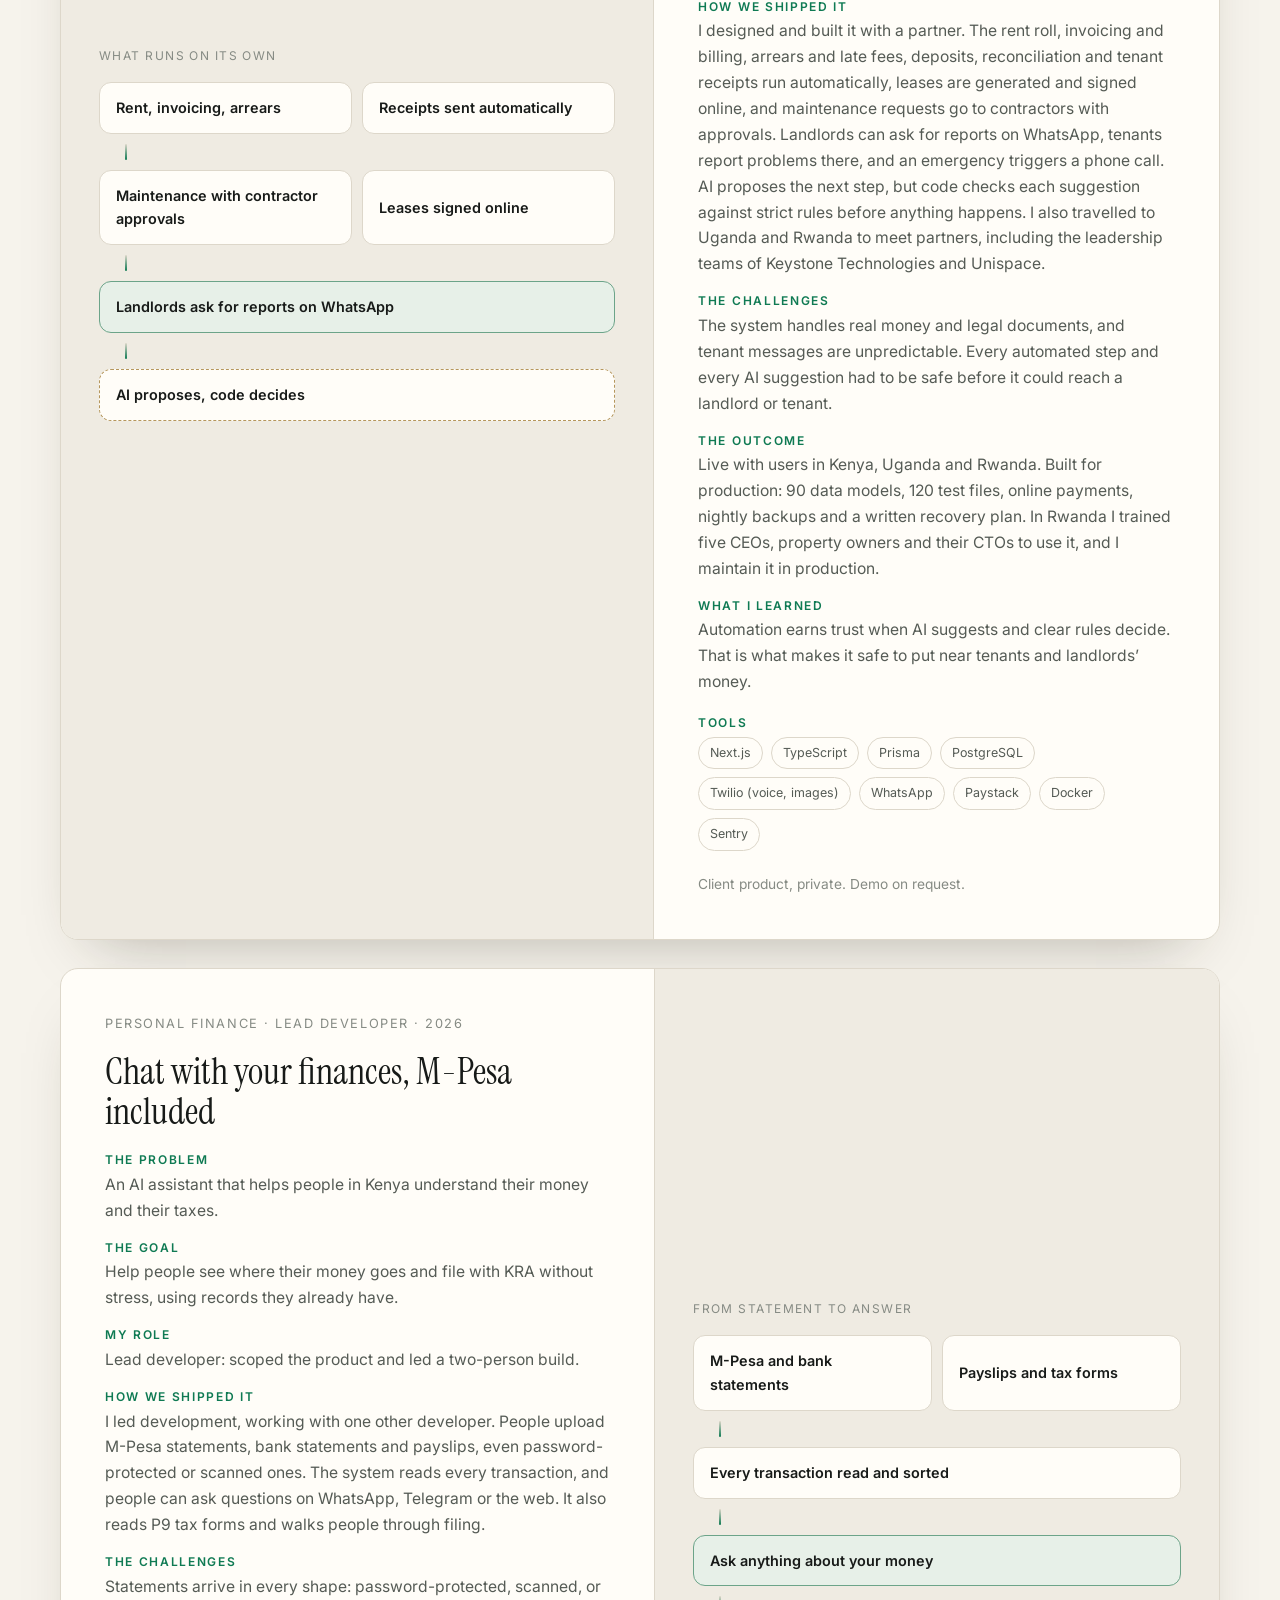
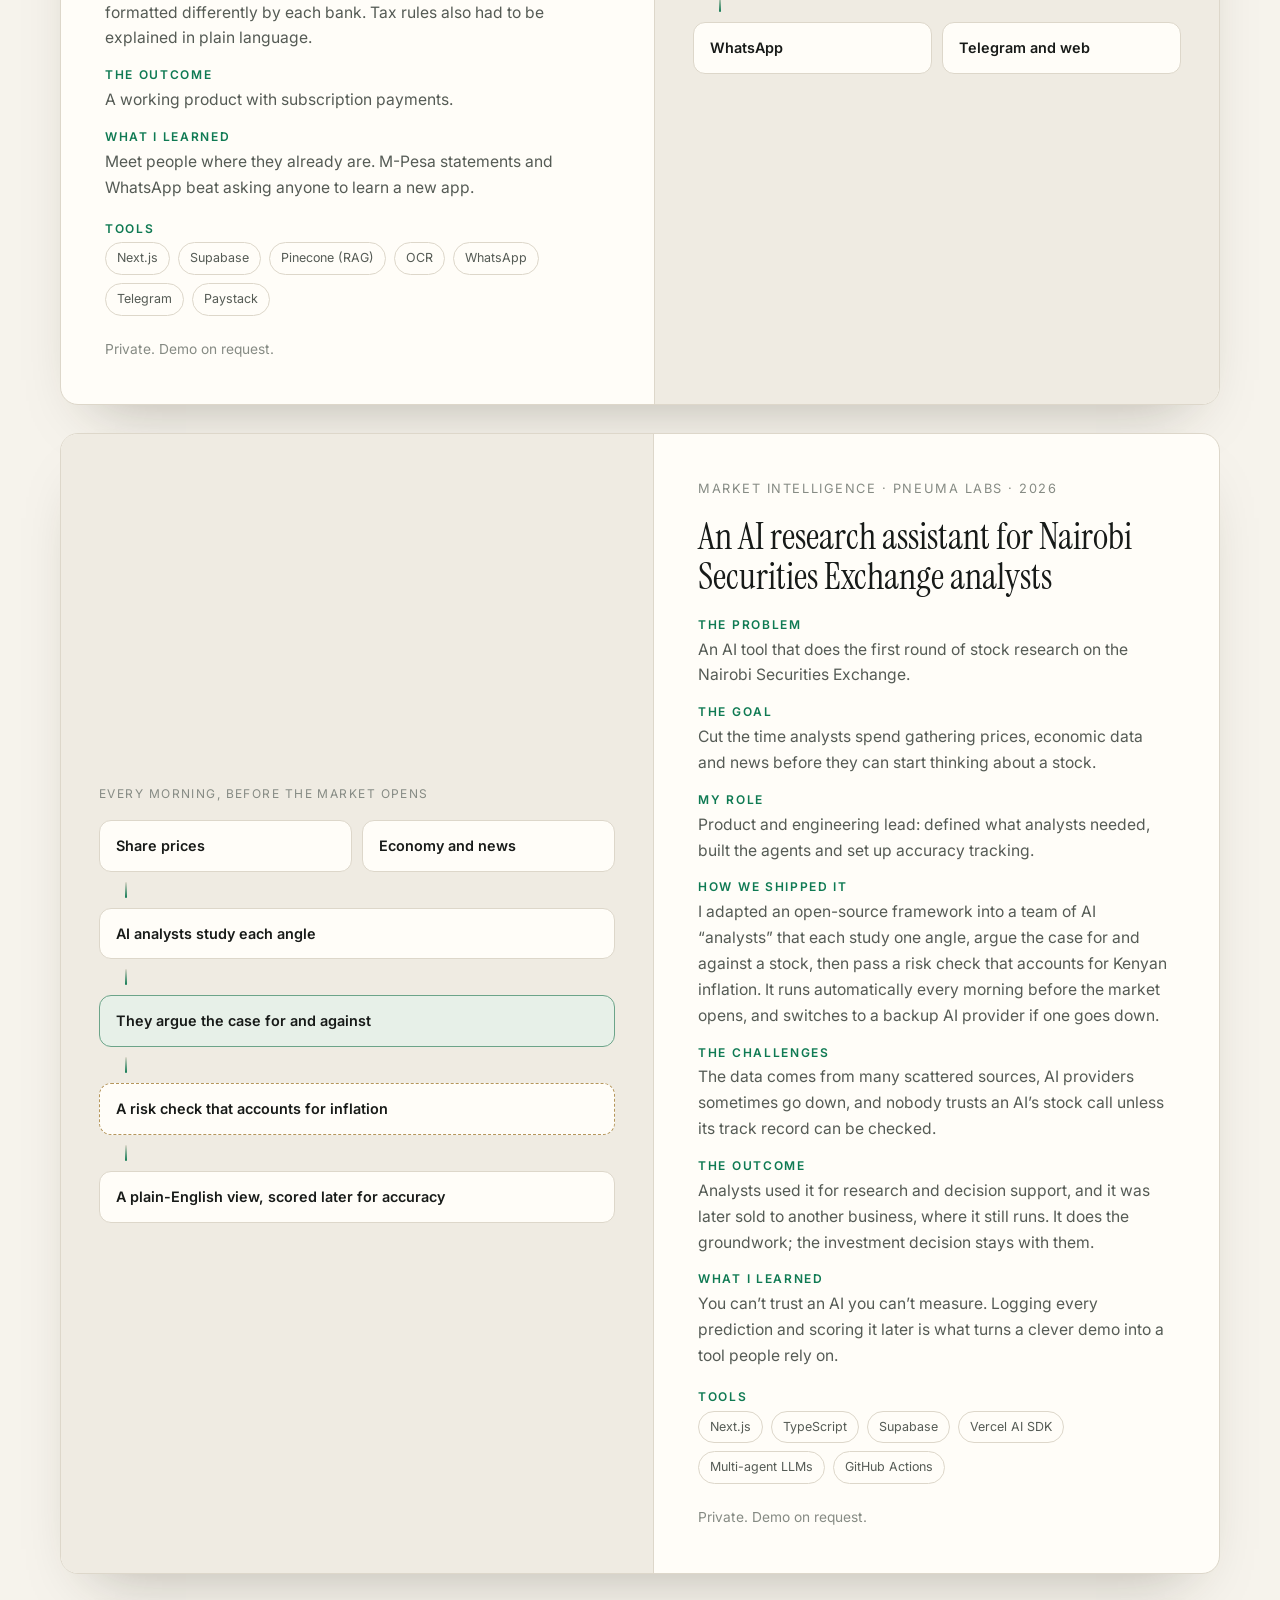
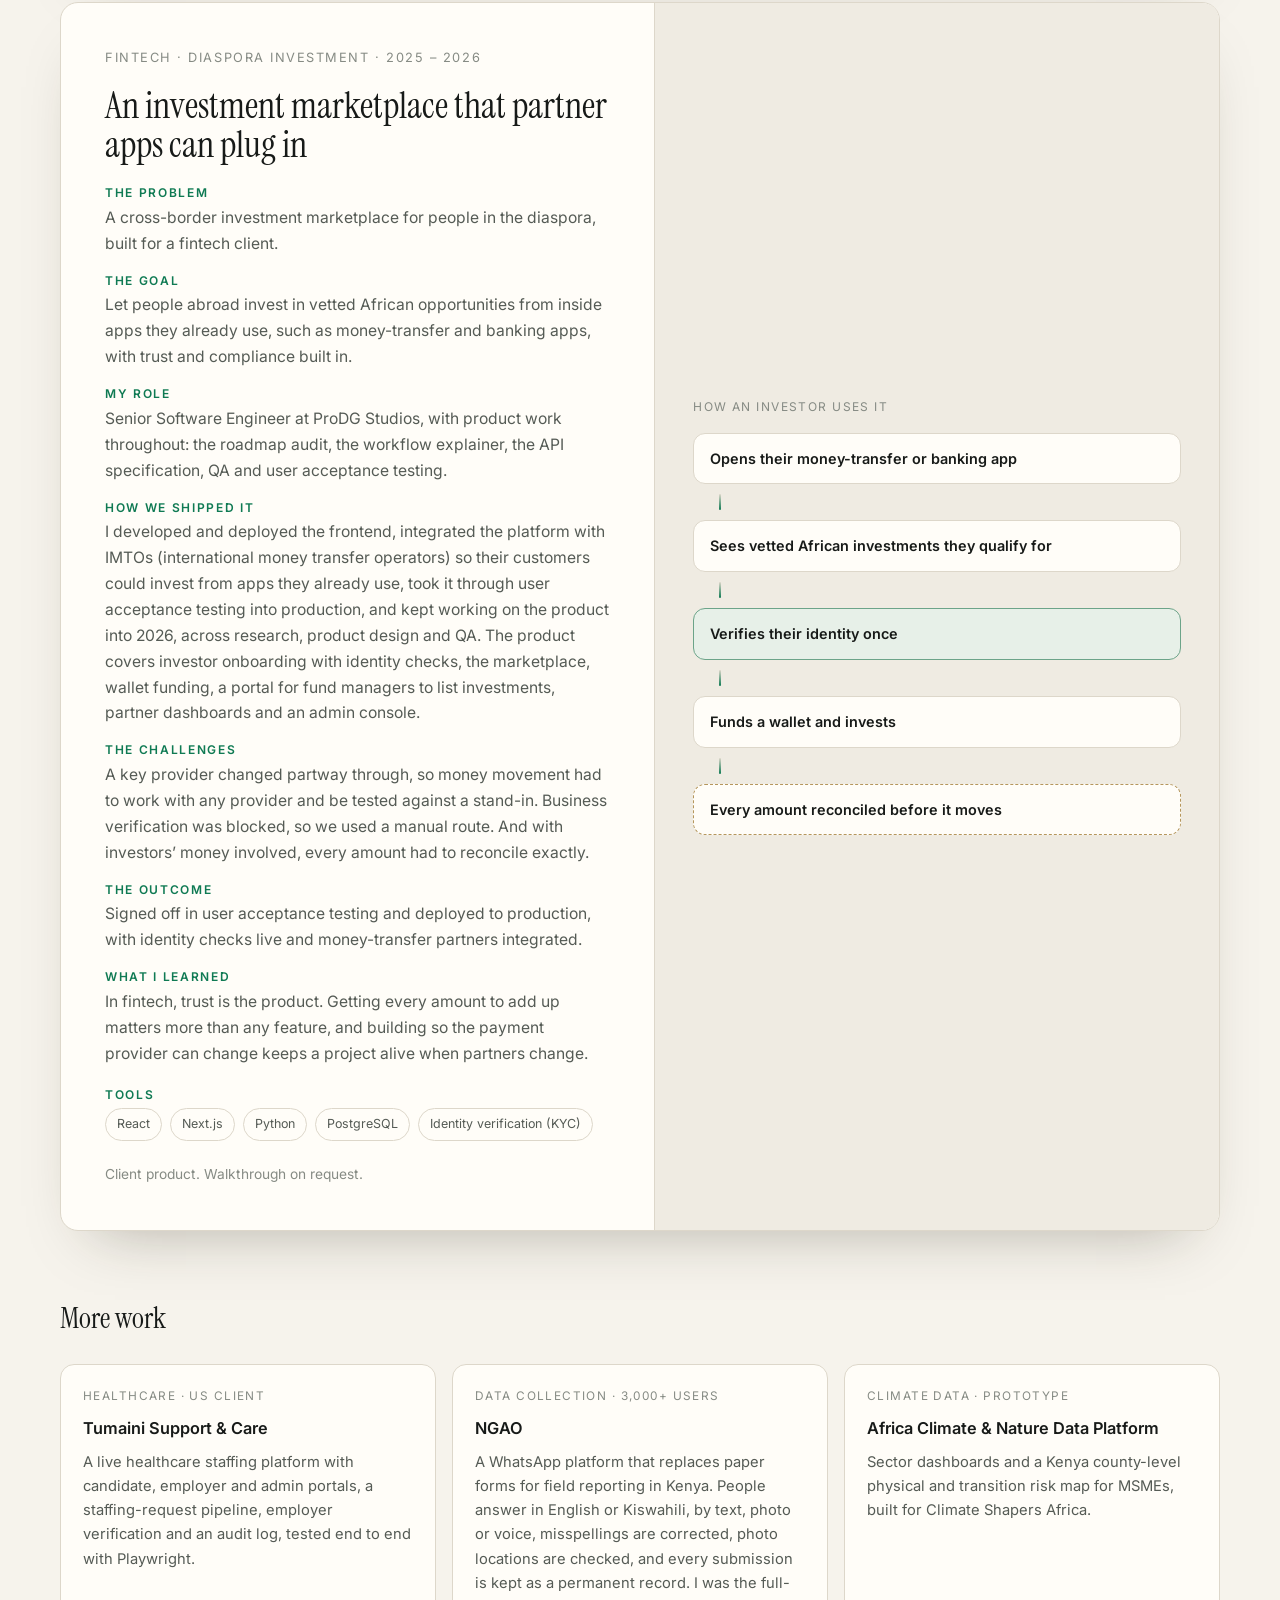
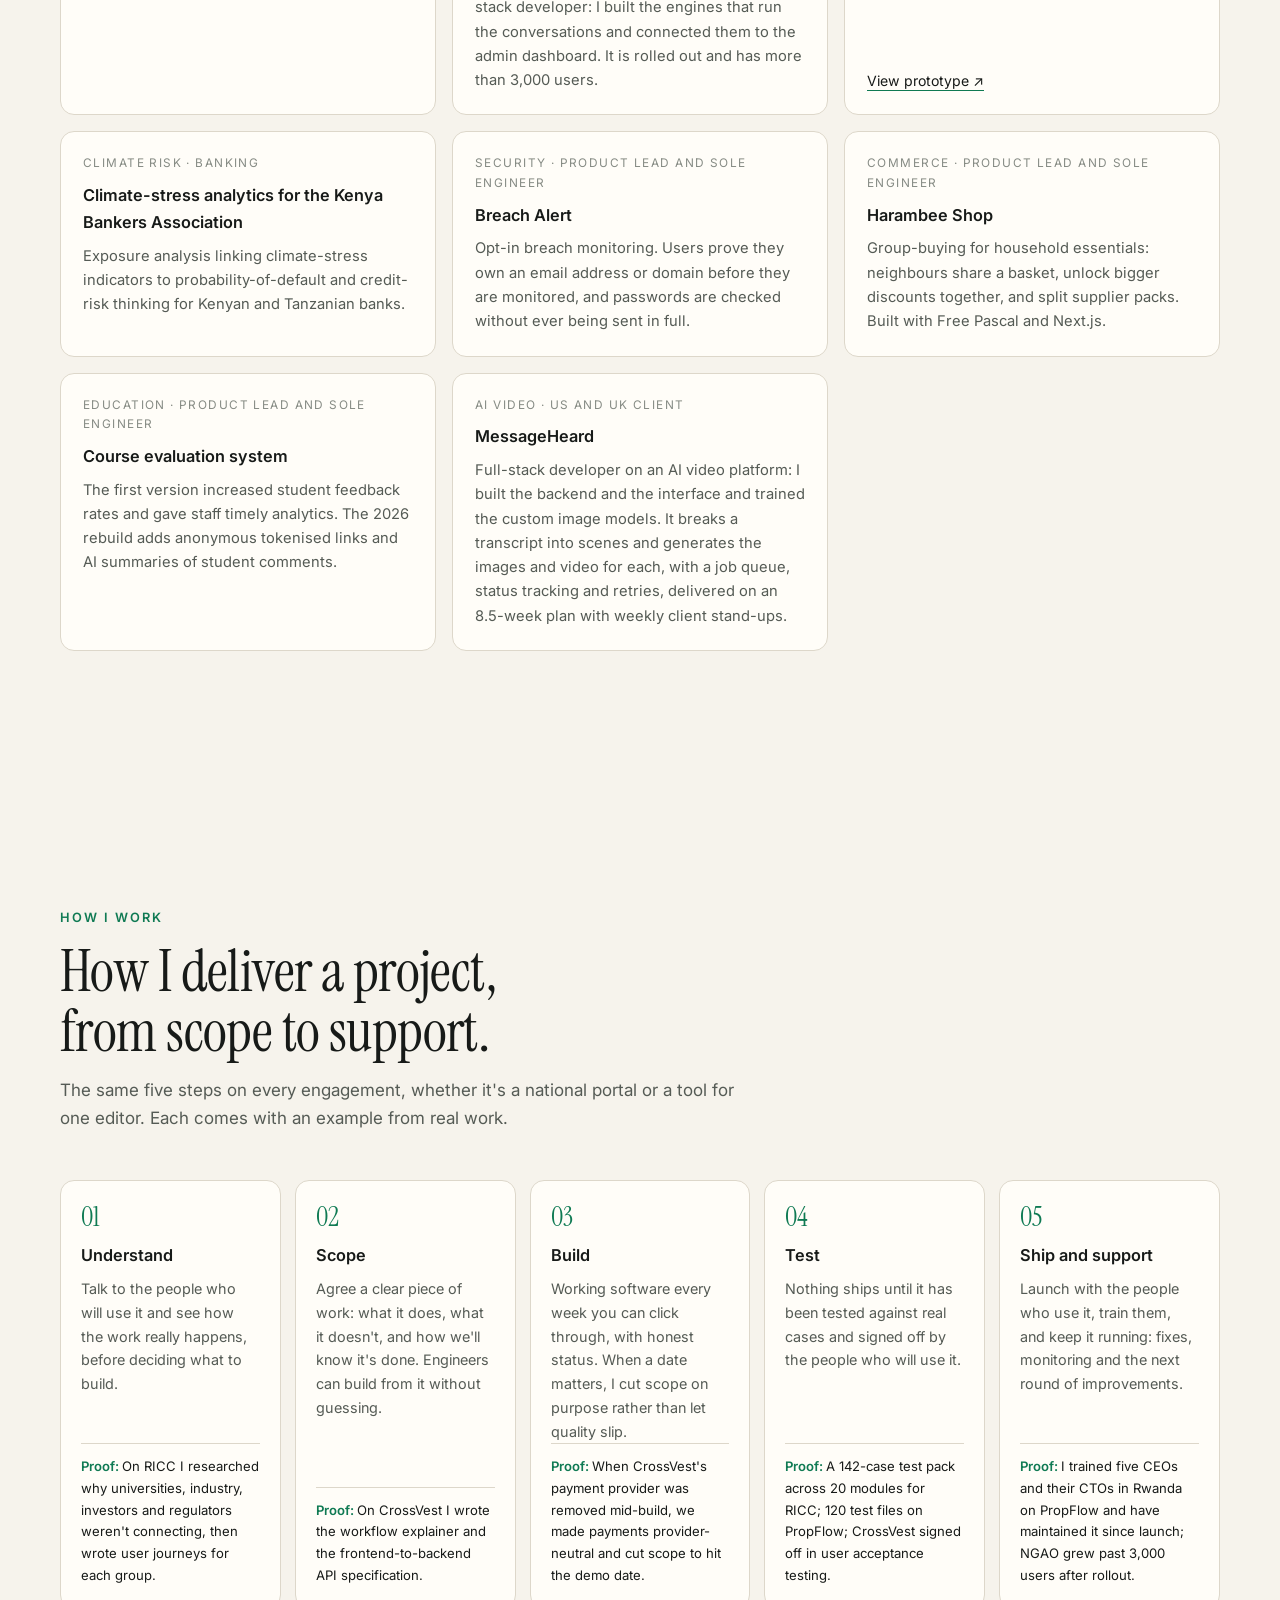
==== commit 3f5c3549: "Premium upgrade: what I build, real product screenshots, hero montage, studio rhythm, references" ====
--- a/index.html
+++ b/index.html
@@ -40,6 +40,26 @@
   "sameAs": ["https://www.linkedin.com/in/waynewilliamsopanja", "https://github.com/wayne-spec"]
 }
 </script>
+<style>
+  .hero-shots{position:relative;margin-top:44px;height:430px}
+  .hero-shots .shot{position:absolute;border-radius:14px;overflow:hidden;border:1px solid var(--line);box-shadow:0 24px 60px rgba(0,0,0,.28);background:var(--bg-2)}
+  .hero-shots .shot .bar{display:flex;gap:6px;padding:8px 11px;border-bottom:1px solid var(--line)}
+  .hero-shots .shot .bar i{width:8px;height:8px;border-radius:50%;background:var(--line);display:block}
+  .hero-shots img{display:block;width:100%;height:auto}
+  .hero-shots .a{left:0;top:40px;width:52%;z-index:1}.hero-shots .b{left:30%;top:0;width:52%;z-index:2}
+  .hero-shots .c{right:0;top:60px;width:150px;border-radius:24px;border:7px solid #111;z-index:3}
+  .hero-shots .cap{position:absolute;left:0;bottom:-6px;font-size:.85rem;color:var(--muted)}
+  .refs{display:grid;grid-template-columns:repeat(2,1fr);gap:22px;margin-top:24px}
+  .ref{border:1px solid var(--line);border-radius:14px;padding:22px}.ref b{display:block;font-size:1.05rem}.ref span{color:var(--muted)}
+  @media (max-width:760px){.hero-shots{height:250px}.hero-shots .a{width:70%;top:30px}.hero-shots .b{left:22%;width:70%}.hero-shots .c{width:90px;border-width:5px}.refs{grid-template-columns:1fr}}
+  .offer{display:grid;grid-template-columns:repeat(3,1fr);gap:22px;margin-top:28px}
+  .offer .idea{border:1px solid var(--line);border-radius:14px;padding:24px;background:var(--bg-2)}
+  .offer .n{font-family:'Instrument Serif',serif;font-size:2.4rem;line-height:1;color:var(--accent)}
+  .offer h3{margin:10px 0 8px;font-size:1.15rem}.offer p{margin:0 0 10px}.offer .built{font-size:.92rem;color:var(--muted)}
+  .lane{display:grid;gap:10px;margin-top:22px}.lane div{border:1px solid var(--line);border-radius:12px;padding:12px 14px;background:var(--bg-2)}
+  .lane b{display:block}.lane span{color:var(--muted);font-size:.93rem}
+  @media (max-width:900px){.offer{grid-template-columns:1fr}}
+</style>
 </head>
 <body>
 <a class="skip" href="#main">Skip to content</a>
@@ -48,6 +68,7 @@
   <nav class="wrap nav" aria-label="Main">
     <a class="brand" href="#top">Wayne Opanja<span>.</span></a>
     <ul class="nav-links" id="nav-links">
+      <li><a href="#build">What I build</a></li>
       <li><a href="#work">Work</a></li>
       <li><a href="#how">How I work</a></li>
       <li><a href="projects.html">All projects</a></li>
@@ -80,6 +101,12 @@
         <a class="btn btn-ghost" href="https://github.com/wayne-spec" target="_blank" rel="noopener">GitHub ↗</a>
         <a class="btn btn-ghost" href="assets/Wayne-Williams-Opanja-CV.pdf" download>Download CV</a>
       </div>
+      <div class="hero-shots">
+        <a class="shot a" href="https://kenyaclimatedirectory.org" target="_blank" rel="noopener" aria-label="Kenya Climate and Nature Directory (opens the live site)"><div class="bar" aria-hidden="true"><i></i><i></i><i></i></div><img src="assets/img/shots/kcnd-desk.png" width="1440" height="900" alt="The Kenya Climate and Nature Directory, whose research pipeline I built"></a>
+        <a class="shot b" href="https://ricc.education.gov.ng/" target="_blank" rel="noopener" aria-label="RICC national platform (opens the live site)"><div class="bar" aria-hidden="true"><i></i><i></i><i></i></div><img src="assets/img/shots/ricc-desk.png" width="1440" height="900" alt="RICC, the national innovation platform for Nigeria's Federal Ministry of Education"></a>
+        <a class="shot c" href="https://ricc.education.gov.ng/" target="_blank" rel="noopener" aria-label="RICC on a phone (opens the live site)"><img src="assets/img/shots/ricc-phone.png" width="780" height="1688" alt="RICC on a phone"></a>
+        <span class="cap">Live in production: the Kenya Climate &amp; Nature Directory and Nigeria's RICC platform. Click to open them.</span>
+      </div>
     </div>
   </section>
 
@@ -113,6 +140,26 @@
   </section>
 
 
+  <section class="section" id="build" style="padding-top: 0;">
+    <div class="wrap">
+      <div class="section-head">
+        <span class="kicker">What I build</span>
+        <h2>Three things I'm often brought in to build.</h2>
+        <p>Each one is something I have already delivered and run in production.</p>
+      </div>
+      <div class="offer">
+        <div class="idea reveal"><div class="n">01</div><h3>Video and content pipelines a small team can run alone</h3><p>Material goes in; reviewed videos, posts and downloads come out on a fixed rhythm. AI does the heavy lifting, and nothing is published until a person approves it.</p><p class="built">Delivered: a studio that produces a narrated 60–90 second video and a post every morning, research carousels three times a week, and a weekly bulletin and newsletter.</p></div>
+        <div class="idea reveal"><div class="n">02</div><h3>Learning and education platforms</h3><p>Clear step-by-step paths, progress people can see, checks along the way, and records that hold up when someone needs to verify them.</p><p class="built">Delivered: RICC, the live national platform for Nigeria's Federal Ministry of Education; a course evaluation system at Strathmore; guided step-by-step workbenches for British International Investment.</p></div>
+        <div class="idea reveal"><div class="n">03</div><h3>Services that reach people where they are</h3><p>Apps that keep working on weak connections, and services on WhatsApp for people who won't install another app, in the languages they actually use.</p><p class="built">Delivered: NGAO on WhatsApp in English and Kiswahili, 3,000+ users; RICC's offline data collection for field agents.</p></div>
+      </div>
+      <div class="lane reveal" aria-label="A day in the content studio I built">
+        <div><b>Every morning: a news post and a 60–90 second narrated video</b><span>Voice-over, music bed and a poster frame, checked against the studio's own frame rules before it renders.</span></div>
+        <div><b>Three times a week: a research carousel</b><span>5–7 slides from a real paper; every number on a chart must appear in the paper; cover photos are checked for quality before use.</span></div>
+        <div><b>One calendar: Idea → Draft → Review → Scheduled → Published</b><span>Editors review, edit, re-render and download in one place. Nothing is posted automatically.</span></div>
+      </div>
+    </div>
+  </section>
+
   <section class="section" id="work">
     <div class="wrap">
       <div class="section-head">
@@ -128,7 +175,7 @@
           <div class="case-body">
             <span class="case-meta">Kenya Climate &amp; Nature Directory · Sole engineer · 2026</span>
             <h3>A studio that turns research into explainer videos and posts</h3>
-            <dl><div><dt>The problem</dt><dd>The Kenya Climate &amp; Nature Directory holds thousands of research papers, but research only helps people once it reaches them in a form they can take in.</dd></div><div><dt>The goal</dt><dd>Let one editor turn a paper into ready-to-share content (posts, images and a short narrated video) without a designer or a video editor.</dd></div><div><dt>My role</dt><dd>Sole engineer: I built the directory's research pipeline and its studios, from the database to the editor's dashboard.</dd></div><div><dt>How I built it</dt><dd>The editor searches the whole library and picks a paper. AI drafts posts from it in the tone the editor chooses. The studio then renders carousel images, a short explainer video with a synthetic voice-over, and a download bundle. Rendering runs as a queued background job, and the files are stored in the cloud. If one AI provider fails, it switches to another, and a test checks that the models it depends on are still available.</dd></div><div><dt>The challenges</dt><dd>A free AI provider closed and a model was retired without warning, which took the studio down. I added automatic fallback between providers and a live health check, so the next change shows up before an editor hits it.</dd></div><div><dt>The outcome</dt><dd>Part of the directory's production system, alongside a nightly research pipeline that searches six sources (2,774 records migrated), a News Studio and a grants tracker. Every item is approved by a person before it is published.</dd></div><div><dt>What I learned</dt><dd>Video and plain language are what carry information to people. The technology's job is to make that fast for the person creating it and safe for the person receiving it.</dd></div></dl>
+            <dl><div><dt>The problem</dt><dd>The Kenya Climate &amp; Nature Directory holds thousands of research papers, but research only helps people once it reaches them in a form they can take in.</dd></div><div><dt>The goal</dt><dd>Let one editor turn a paper into ready-to-share content (posts, images and a short narrated video) without a designer or a video editor.</dd></div><div><dt>My role</dt><dd>Sole engineer: I built the directory's research pipeline and its studios, from the database to the editor's dashboard.</dd></div><div><dt>How I built it</dt><dd>The editor searches the whole library and picks a paper. AI drafts posts from it in the tone the editor chooses. The studio then renders carousel images, a short explainer video with a synthetic voice-over, and a download bundle. Rendering runs as a queued background job, and the files are stored in the cloud. If one AI provider fails, it switches to another, and a test checks that the models it depends on are still available.</dd></div><div><dt>The challenges</dt><dd>A free AI provider closed and a model was retired without warning, which took the studio down. I added automatic fallback between providers and a live health check, so the next change shows up before an editor hits it.</dd></div><div><dt>The outcome</dt><dd>It now also runs the Climate Shapers Africa studio, on a fixed weekly rhythm: a news post with a 60–90 second narrated video every morning, research carousels three times a week, and a weekly bulletin and newsletter, all on one editorial calendar where nothing is posted automatically. It is part of the directory's production system, alongside a nightly research pipeline that searches six sources (2,774 records migrated), a News Studio and a grants tracker. Every item is approved by a person before it is published.</dd></div><div><dt>What I learned</dt><dd>Video and plain language are what carry information to people. The technology's job is to make that fast for the person creating it and safe for the person receiving it.</dd></div></dl>
             <div><dt class="tools-label">Tools</dt><ul class="chips" aria-label="Tools used"><li>SvelteKit</li><li>Python</li><li>Supabase</li><li>Remotion (video)</li><li>Piper (voice)</li><li>Cloudflare R2</li><li>GitHub Actions</li><li>LLMs with fallback</li></ul></div>
             <div class="case-links"><span class="private">Production system. Walkthrough on request.</span></div>
           </div>
@@ -390,6 +437,20 @@
     </div>
   </section>
 
+  <section class="section" id="refs" style="padding-top: 0;">
+    <div class="wrap">
+      <div class="section-head">
+        <span class="kicker">References</span>
+        <h2>People I've delivered for.</h2>
+        <p>Contact details on request.</p>
+      </div>
+      <div class="refs">
+        <div class="ref reveal"><b>Reuben Muhindi Wambui</b><span>Executive Director, Climate Shapers Africa, and founder of the Kenya Climate &amp; Nature Directory. I built the directory's research pipeline and the Climate Shapers studio.</span></div>
+        <div class="ref reveal"><b>Habeeb Bidemi Aremu</b><span>CEO, Hatixa Global Solutions. The Trademark Registry project for Nigeria's Federal Ministry of Industry, Trade and Investment.</span></div>
+      </div>
+    </div>
+  </section>
+
   <section class="section" id="contact" style="padding-top: 0;">
     <div class="wrap">
       <div class="contact-card reveal">
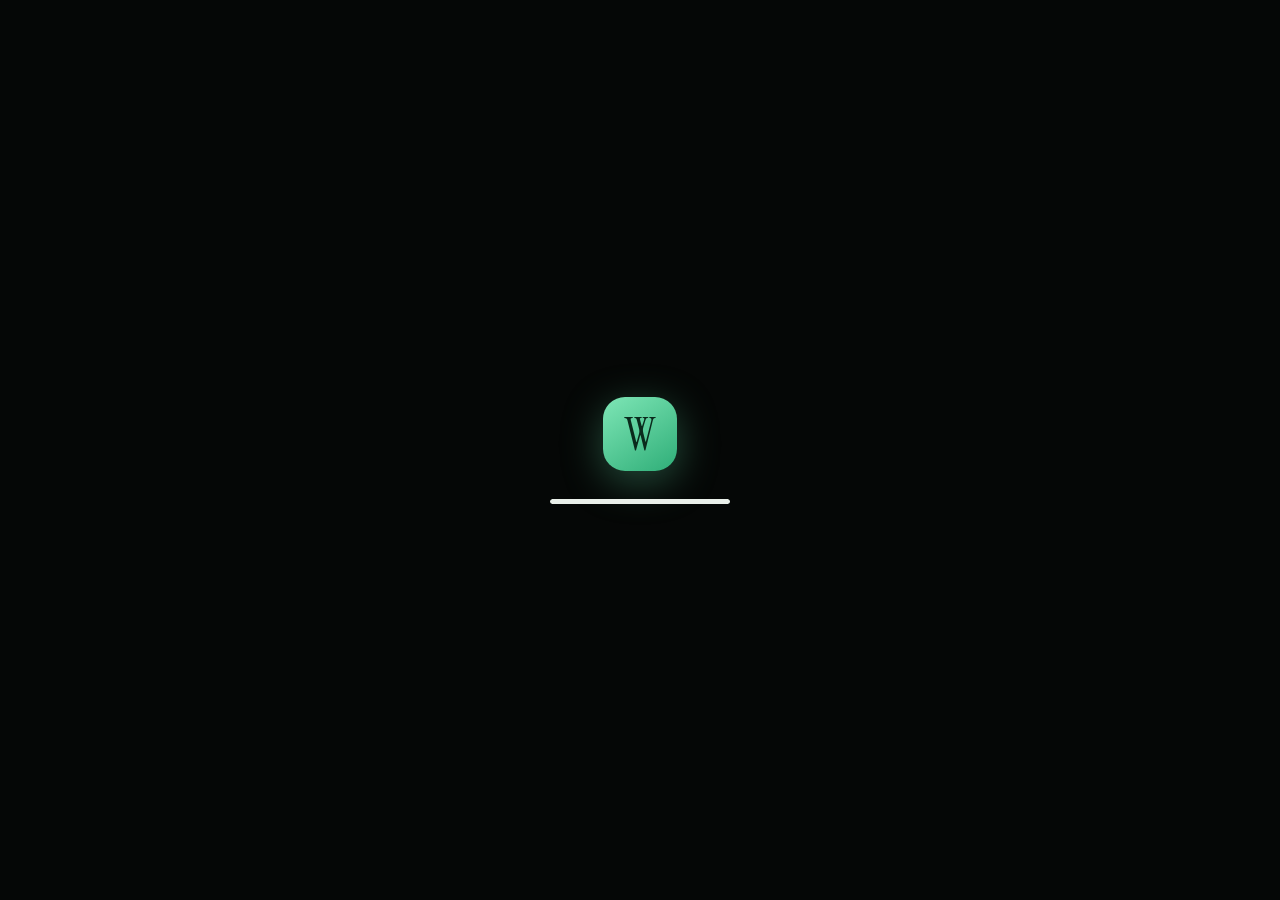
==== commit 99e7c736: "Desktop-style portfolio: menu bar, Finder, windows, dock, live-site browser, CV preview, terminal, p" ====
--- a/index.html
+++ b/index.html
@@ -1,13 +1,12 @@
 <!doctype html>
-<html lang="en" class="no-js">
+<html lang="en">
 <head>
 <meta charset="utf-8">
-<meta name="viewport" content="width=device-width, initial-scale=1">
+<meta name="viewport" content="width=device-width, initial-scale=1, viewport-fit=cover">
 <title>Wayne Williams Opanja · Software Developer</title>
 <meta name="description" content="Full-stack software developer in Nairobi. I build learning, video, WhatsApp and AI products for health, education and public services, project by project.">
 <link rel="canonical" href="https://wayne-spec.github.io/">
 <meta name="theme-color" content="#0c0e0d">
-
 <meta property="og:type" content="website">
 <meta property="og:url" content="https://wayne-spec.github.io/">
 <meta property="og:title" content="Wayne Williams Opanja · Software Developer">
@@ -17,14 +16,13 @@
 <meta property="og:image:height" content="630">
 <meta property="og:image:alt" content="Wayne Williams Opanja, Software Developer">
 <meta name="twitter:card" content="summary_large_image">
-
 <link rel="icon" href="assets/favicon.svg" type="image/svg+xml">
 <link rel="preconnect" href="https://fonts.googleapis.com">
 <link rel="preconnect" href="https://fonts.gstatic.com" crossorigin>
-<link href="https://fonts.googleapis.com/css2?family=Instrument+Serif:ital@0;1&family=Inter:wght@400;500;600&display=swap" rel="stylesheet">
+<link href="https://fonts.googleapis.com/css2?family=Instrument+Serif:ital@0;1&family=Inter:wght@400;500;600;700&family=JetBrains+Mono:wght@400;600&display=swap" rel="stylesheet">
 <link rel="stylesheet" href="assets/css/site.css">
+<link rel="stylesheet" href="assets/desktop/desktop.css">
 <script>
-  document.documentElement.classList.remove('no-js');
   try { var t = localStorage.getItem('theme'); if (t) document.documentElement.setAttribute('data-theme', t); } catch (e) {}
 </script>
 <script type="application/ld+json">
@@ -40,471 +38,55 @@
   "sameAs": ["https://www.linkedin.com/in/waynewilliamsopanja", "https://github.com/wayne-spec"]
 }
 </script>
-<style>
-  .hero-shots{position:relative;margin-top:44px;height:430px}
-  .hero-shots .shot{position:absolute;border-radius:14px;overflow:hidden;border:1px solid var(--line);box-shadow:0 24px 60px rgba(0,0,0,.28);background:var(--bg-2)}
-  .hero-shots .shot .bar{display:flex;gap:6px;padding:8px 11px;border-bottom:1px solid var(--line)}
-  .hero-shots .shot .bar i{width:8px;height:8px;border-radius:50%;background:var(--line);display:block}
-  .hero-shots img{display:block;width:100%;height:auto}
-  .hero-shots .a{left:0;top:40px;width:52%;z-index:1}.hero-shots .b{left:30%;top:0;width:52%;z-index:2}
-  .hero-shots .c{right:0;top:60px;width:150px;border-radius:24px;border:7px solid #111;z-index:3}
-  .hero-shots .cap{position:absolute;left:0;bottom:-6px;font-size:.85rem;color:var(--muted)}
-  .refs{display:grid;grid-template-columns:repeat(2,1fr);gap:22px;margin-top:24px}
-  .ref{border:1px solid var(--line);border-radius:14px;padding:22px}.ref b{display:block;font-size:1.05rem}.ref span{color:var(--muted)}
-  @media (max-width:760px){.hero-shots{height:250px}.hero-shots .a{width:70%;top:30px}.hero-shots .b{left:22%;width:70%}.hero-shots .c{width:90px;border-width:5px}.refs{grid-template-columns:1fr}}
-  .offer{display:grid;grid-template-columns:repeat(3,1fr);gap:22px;margin-top:28px}
-  .offer .idea{border:1px solid var(--line);border-radius:14px;padding:24px;background:var(--bg-2)}
-  .offer .n{font-family:'Instrument Serif',serif;font-size:2.4rem;line-height:1;color:var(--accent)}
-  .offer h3{margin:10px 0 8px;font-size:1.15rem}.offer p{margin:0 0 10px}.offer .built{font-size:.92rem;color:var(--muted)}
-  .lane{display:grid;gap:10px;margin-top:22px}.lane div{border:1px solid var(--line);border-radius:12px;padding:12px 14px;background:var(--bg-2)}
-  .lane b{display:block}.lane span{color:var(--muted);font-size:.93rem}
-  @media (max-width:900px){.offer{grid-template-columns:1fr}}
-</style>
 </head>
-<body>
-<a class="skip" href="#main">Skip to content</a>
+<body class="os">
+<a class="skip" href="classic.html">Skip to the classic (non-desktop) portfolio</a>
 
-<header class="site-header">
-  <nav class="wrap nav" aria-label="Main">
-    <a class="brand" href="#top">Wayne Opanja<span>.</span></a>
-    <ul class="nav-links" id="nav-links">
-      <li><a href="#build">What I build</a></li>
-      <li><a href="#work">Work</a></li>
-      <li><a href="#how">How I work</a></li>
-      <li><a href="projects.html">All projects</a></li>
-      <li><a href="#about">About</a></li>
-      <li><a href="#experience">Experience</a></li>
-      <li><a href="https://github.com/wayne-spec" target="_blank" rel="noopener">GitHub</a></li>
-      <li><a href="#contact">Contact</a></li>
+<div id="boot" aria-hidden="true">
+  <div class="boot-mark">W</div>
+  <div class="boot-bar"><i></i></div>
+</div>
+
+<header class="menubar" id="menubar">
+  <div class="mb-left">
+    <button class="mb-logo" id="mb-logo" type="button" aria-haspopup="true" aria-expanded="false" aria-controls="mb-menu" title="Menu">W</button>
+    <ul class="mb-menu" id="mb-menu" role="menu" hidden>
+      <li role="none"><button role="menuitem" data-open="welcome">About Wayne</button></li>
+      <li role="none"><button role="menuitem" data-open="finder">My work</button></li>
+      <li role="none"><a role="menuitem" href="assets/Wayne-Williams-Opanja-CV.pdf" download>Download CV</a></li>
+      <li role="none" class="sep"></li>
+      <li role="none"><a role="menuitem" href="classic.html">Classic view</a></li>
+      <li role="none"><a role="menuitem" href="mailto:waynewilliams2028@gmail.com">Email me</a></li>
     </ul>
-    <div class="nav-actions">
-      <a class="btn btn-primary btn-sm btn-cv" href="assets/Wayne-Williams-Opanja-CV.pdf" download>Download CV</a>
-      <button class="icon-btn" id="theme-toggle" type="button" aria-label="Switch colour theme">
-        <svg viewBox="0 0 24 24" fill="none" stroke="currentColor" stroke-width="1.8" stroke-linecap="round" aria-hidden="true"><circle cx="12" cy="12" r="4.2"/><path d="M12 2.5v2M12 19.5v2M4.6 4.6 6 6M18 18l1.4 1.4M2.5 12h2M19.5 12h2M4.6 19.4 6 18M18 6l1.4-1.4"/></svg>
-      </button>
-      <button class="icon-btn menu-btn" id="menu-toggle" type="button" aria-label="Open menu" aria-expanded="false" aria-controls="nav-links">
-        <svg viewBox="0 0 24 24" fill="none" stroke="currentColor" stroke-width="1.8" stroke-linecap="round" aria-hidden="true"><path d="M4 7h16M4 12h16M4 17h16"/></svg>
-      </button>
-    </div>
-  </nav>
+    <strong class="mb-app" id="mb-app">Wayne Opanja</strong>
+    <nav class="mb-links" aria-label="Quick links">
+      <button type="button" data-open="finder">Work</button>
+      <button type="button" data-open="studio">What I build</button>
+      <button type="button" data-open="notes">How I work</button>
+      <button type="button" data-open="contacts">Contact</button>
+      <a href="classic.html">Classic view</a>
+    </nav>
+  </div>
+  <div class="mb-right">
+    <button class="mb-icon" id="theme-toggle" type="button" aria-label="Switch light or dark mode" title="Light / dark">
+      <svg viewBox="0 0 24 24" fill="none" stroke="currentColor" stroke-width="1.8" stroke-linecap="round" aria-hidden="true"><circle cx="12" cy="12" r="4.2"/><path d="M12 2.5v2M12 19.5v2M4.6 4.6 6 6M18 18l1.4 1.4M2.5 12h2M19.5 12h2M4.6 19.4 6 18M18 6l1.4-1.4"/></svg>
+    </button>
+    <span class="mb-status">Available for projects</span>
+    <time class="mb-clock" id="mb-clock"></time>
+  </div>
 </header>
 
-<main id="main">
-  <section class="hero" id="top">
-    <div class="wrap">
-      <span class="eyebrow"><span class="dot" aria-hidden="true"></span>Software Developer · Available for project-based consultancy</span>
-      <h1>I build software that works for <em>the people who rely on it.</em></h1>
-      <p class="lede">I'm Wayne, a <strong>full-stack software developer</strong> in Nairobi, shipping production software since 2023. I build education and video tools, WhatsApp-first services and AI products for health, education and public services, and I deliver them <strong>project by project</strong>: a clear scope, working software every week, tested before it goes live, and support after launch.</p>
-      <div class="hero-ctas">
-        <a class="btn btn-primary" href="#work">See my work
-          <svg viewBox="0 0 24 24" fill="none" stroke="currentColor" stroke-width="2" stroke-linecap="round" aria-hidden="true"><path d="M5 12h14M13 6l6 6-6 6"/></svg></a>
-        <a class="btn btn-ghost" href="https://github.com/wayne-spec" target="_blank" rel="noopener">GitHub ↗</a>
-        <a class="btn btn-ghost" href="assets/Wayne-Williams-Opanja-CV.pdf" download>Download CV</a>
-      </div>
-      <div class="hero-shots">
-        <a class="shot a" href="https://kenyaclimatedirectory.org" target="_blank" rel="noopener" aria-label="Kenya Climate and Nature Directory (opens the live site)"><div class="bar" aria-hidden="true"><i></i><i></i><i></i></div><img src="assets/img/shots/kcnd-desk.png" width="1440" height="900" alt="The Kenya Climate and Nature Directory, whose research pipeline I built"></a>
-        <a class="shot b" href="https://ricc.education.gov.ng/" target="_blank" rel="noopener" aria-label="RICC national platform (opens the live site)"><div class="bar" aria-hidden="true"><i></i><i></i><i></i></div><img src="assets/img/shots/ricc-desk.png" width="1440" height="900" alt="RICC, the national innovation platform for Nigeria's Federal Ministry of Education"></a>
-        <a class="shot c" href="https://ricc.education.gov.ng/" target="_blank" rel="noopener" aria-label="RICC on a phone (opens the live site)"><img src="assets/img/shots/ricc-phone.png" width="780" height="1688" alt="RICC on a phone"></a>
-        <span class="cap">Live in production: the Kenya Climate &amp; Nature Directory and Nigeria's RICC platform. Click to open them.</span>
-      </div>
-    </div>
-  </section>
-
-  <div class="proof" aria-label="Organisations I have delivered work for">
-    <div class="wrap">
-      <span class="proof-label">Work delivered for</span>
-      <ul>
-        <li>Federal Ministry of Education, Nigeria</li>
-        <li>British International Investment</li>
-        <li>Nairobi City County</li>
-        <li>Federal Ministry of Industry, Trade &amp; Investment, Nigeria</li>
-        <li>Kenya Bankers Association</li>
-      </ul>
-    </div>
-  </div>
-
-  <section class="section" id="impact">
-    <div class="wrap">
-      <div class="section-head">
-        <span class="kicker">Track record</span>
-        <h2>Software in production, for clients in eight countries.</h2>
-        <p>From national platforms for government ministries to tools a single editor or a small team relies on every day.</p>
-      </div>
-      <div class="ship">
-        <div class="stat reveal accent"><strong>#1</strong><span>for delivery on my ProDG Studios team: 297 issues closed at a 90.5% completion rate</span></div>
-        <div class="stat reveal"><strong>8</strong><span>countries with clients: the UK, US, Nigeria, Kenya, Uganda, Rwanda, Burundi and the DRC</span></div>
-        <div class="stat reveal"><strong>3,000+</strong><span>users on NGAO after rollout</span></div>
-        <div class="stat reveal"><strong>17</strong><span>products and platforms shipped or prototyped since 2023</span></div>
-      </div>
-    </div>
-  </section>
-
-
-  <section class="section" id="build" style="padding-top: 0;">
-    <div class="wrap">
-      <div class="section-head">
-        <span class="kicker">What I build</span>
-        <h2>Three things I'm often brought in to build.</h2>
-        <p>Each one is something I have already delivered and run in production.</p>
-      </div>
-      <div class="offer">
-        <div class="idea reveal"><div class="n">01</div><h3>Video and content pipelines a small team can run alone</h3><p>Material goes in; reviewed videos, posts and downloads come out on a fixed rhythm. AI does the heavy lifting, and nothing is published until a person approves it.</p><p class="built">Delivered: a studio that produces a narrated 60–90 second video and a post every morning, research carousels three times a week, and a weekly bulletin and newsletter.</p></div>
-        <div class="idea reveal"><div class="n">02</div><h3>Learning and education platforms</h3><p>Clear step-by-step paths, progress people can see, checks along the way, and records that hold up when someone needs to verify them.</p><p class="built">Delivered: RICC, the live national platform for Nigeria's Federal Ministry of Education; a course evaluation system at Strathmore; guided step-by-step workbenches for British International Investment.</p></div>
-        <div class="idea reveal"><div class="n">03</div><h3>Services that reach people where they are</h3><p>Apps that keep working on weak connections, and services on WhatsApp for people who won't install another app, in the languages they actually use.</p><p class="built">Delivered: NGAO on WhatsApp in English and Kiswahili, 3,000+ users; RICC's offline data collection for field agents.</p></div>
-      </div>
-      <div class="lane reveal" aria-label="A day in the content studio I built">
-        <div><b>Every morning: a news post and a 60–90 second narrated video</b><span>Voice-over, music bed and a poster frame, checked against the studio's own frame rules before it renders.</span></div>
-        <div><b>Three times a week: a research carousel</b><span>5–7 slides from a real paper; every number on a chart must appear in the paper; cover photos are checked for quality before use.</span></div>
-        <div><b>One calendar: Idea → Draft → Review → Scheduled → Published</b><span>Editors review, edit, re-render and download in one place. Nothing is posted automatically.</span></div>
-      </div>
-    </div>
-  </section>
-
-  <section class="section" id="work">
-    <div class="wrap">
-      <div class="section-head">
-        <span class="kicker">Selected work</span>
-        <h2>Eight products I built or helped build, from prototype to production.</h2>
-        <p>Each one shows the problem, my role, how I built it and what happened next. Most client code is private, so I describe it in plain terms and I’m happy to walk through any of it on a call. My public repositories are on <a href="https://github.com/wayne-spec" target="_blank" rel="noopener">GitHub</a>.</p>
-        <p><a class="btn btn-ghost btn-sm" href="projects.html">See all projects →</a></p>
-      </div>
-
-      <div class="cases">
-        <article class="case reveal">
-          <div class="case-visual" aria-hidden="true"><div class="diagram"><div class="diagram-caption">From a research paper to a post</div><div class="flow"><div class="node"><b>Editor picks a paper from the library</b></div><div class="arrow"></div><div class="node"><b>AI drafts posts in the chosen tone</b></div><div class="arrow"></div><div class="split"><div class="node"><b>Carousel images</b></div><div class="node hot"><b>Narrated explainer video</b></div></div><div class="arrow"></div><div class="node guard"><b>Nothing goes out until the editor approves</b></div></div></div></div>
-          <div class="case-body">
-            <span class="case-meta">Kenya Climate &amp; Nature Directory · Sole engineer · 2026</span>
-            <h3>A studio that turns research into explainer videos and posts</h3>
-            <dl><div><dt>The problem</dt><dd>The Kenya Climate &amp; Nature Directory holds thousands of research papers, but research only helps people once it reaches them in a form they can take in.</dd></div><div><dt>The goal</dt><dd>Let one editor turn a paper into ready-to-share content (posts, images and a short narrated video) without a designer or a video editor.</dd></div><div><dt>My role</dt><dd>Sole engineer: I built the directory's research pipeline and its studios, from the database to the editor's dashboard.</dd></div><div><dt>How I built it</dt><dd>The editor searches the whole library and picks a paper. AI drafts posts from it in the tone the editor chooses. The studio then renders carousel images, a short explainer video with a synthetic voice-over, and a download bundle. Rendering runs as a queued background job, and the files are stored in the cloud. If one AI provider fails, it switches to another, and a test checks that the models it depends on are still available.</dd></div><div><dt>The challenges</dt><dd>A free AI provider closed and a model was retired without warning, which took the studio down. I added automatic fallback between providers and a live health check, so the next change shows up before an editor hits it.</dd></div><div><dt>The outcome</dt><dd>It now also runs the Climate Shapers Africa studio, on a fixed weekly rhythm: a news post with a 60–90 second narrated video every morning, research carousels three times a week, and a weekly bulletin and newsletter, all on one editorial calendar where nothing is posted automatically. It is part of the directory's production system, alongside a nightly research pipeline that searches six sources (2,774 records migrated), a News Studio and a grants tracker. Every item is approved by a person before it is published.</dd></div><div><dt>What I learned</dt><dd>Video and plain language are what carry information to people. The technology's job is to make that fast for the person creating it and safe for the person receiving it.</dd></div></dl>
-            <div><dt class="tools-label">Tools</dt><ul class="chips" aria-label="Tools used"><li>SvelteKit</li><li>Python</li><li>Supabase</li><li>Remotion (video)</li><li>Piper (voice)</li><li>Cloudflare R2</li><li>GitHub Actions</li><li>LLMs with fallback</li></ul></div>
-            <div class="case-links"><span class="private">Production system. Walkthrough on request.</span></div>
-          </div>
-        </article>
-        <article class="case reveal">
-          <div class="case-visual" aria-hidden="true"><div class="diagram"><div class="diagram-caption">A guided path for a risk team</div><div class="flow"><div class="node"><b>Screen a client for climate risk</b></div><div class="arrow"></div><div class="node"><b>Assess the institution’s readiness</b></div><div class="arrow"></div><div class="node hot"><b>Measure emissions from loans and investments</b></div><div class="arrow"></div><div class="node"><b>Stress-test the portfolio</b></div><div class="arrow"></div><div class="node"><b>Export a complete record (PDF, Excel, Word)</b></div></div></div></div>
-          <div class="case-body">
-            <span class="case-meta">British International Investment · Prototype · 2026</span>
-            <h3>Turning a long technical framework into a guided, step-by-step tool</h3>
-            <dl><div><dt>The problem</dt><dd>A digital version of British International Investment’s climate and nature risk toolkit for financial institutions.</dd></div><div><dt>The goal</dt><dd>Turn guidance that lived in PDFs and spreadsheets into tools that banks and investors can use in the middle of a real lending or investment decision.</dd></div><div><dt>My role</dt><dd>Product lead and sole engineer: turned the framework into a product plan, then designed and built the prototype.</dd></div><div><dt>How we shipped it</dt><dd>I broke the toolkit into modules and built step-by-step workbenches for each task: screening a client for climate risk, measuring the emissions linked to loans and investments, and stress-testing a portfolio. Each piece of work links institutions, clients and projects, and exports cleanly.</dd></div><div><dt>The challenges</dt><dd>The source guidance is long and technical, and the people using the tool are finance staff, not climate specialists. It had to stay faithful to the method while feeling simple.</dd></div><div><dt>The outcome</dt><dd>A working prototype covering all 23 modules of the toolkit, with guided journeys, calculators, linked records and exports. It is now in proposal and review.</dd></div><div><dt>What I learned</dt><dd>Complex frameworks get used when they are broken into small guided steps. Most of the work is understanding the method well enough to make it simple.</dd></div></dl>
-            <div><dt class="tools-label">Tools</dt><ul class="chips" aria-label="Tools used"><li>Next.js</li><li>React</li><li>TypeScript</li><li>Prisma</li><li>PostgreSQL</li></ul></div>
-            <div class="case-links"><span class="private">Client platform, private.</span></div>
-          </div>
-        </article>
-        <article class="case reveal">
-          <div class="case-visual"><img src="assets/img/ricc.webp" width="1200" height="684" loading="lazy" alt="Home page of the RICC National Innovation Capacity Assessment platform for Nigeria’s Federal Ministry of Education"></div>
-          <div class="case-body">
-            <span class="case-meta">Federal Ministry of Education, Nigeria · ProDG Studios · 2026</span>
-            <h3>A national platform to move research into the market</h3>
-            <dl><div><dt>The problem</dt><dd>RICC, a national platform for Nigeria’s Research, Innovation and Commercialisation Council.</dd></div><div><dt>The goal</dt><dd>Connect universities, industry, innovators and regulators so more research turns into real products and services.</dd></div><div><dt>My role</dt><dd>Frontend and UX lead at ProDG Studios: stakeholder research, user journeys for every group, QA and rollout readiness.</dd></div><div><dt>How we shipped it</dt><dd>I led the frontend and user experience. Before designing anything, I researched where collaboration was breaking down, then built the user journeys around those bottlenecks. The portal works offline: field agents fill in questionnaires where there is no internet, and their answers are sent once they are back online. I built the landing page, the analytics dashboards that show where innovations stall on the way to market, the evidence-verification panel and the consent controls, and I ran end-to-end testing before the national rollout.</dd></div><div><dt>The challenges</dt><dd>Many groups with different needs had to be served by one platform: universities, industry, innovators, regulators and funders. Much of the data had to be collected in places with weak or no internet, and the same innovation was often reported more than once.</dd></div><div><dt>The outcome</dt><dd>A live national platform for the Ministry of Education and TETFund, with questionnaires for every type of stakeholder, ready for a national rollout.</dd></div><div><dt>What I learned</dt><dd>Understand the problem before you build. Putting a broken paper process online only gives you a faster broken process.</dd></div></dl>
-            <div><dt class="tools-label">Tools</dt><ul class="chips" aria-label="Tools used"><li>User research</li><li>UX design</li><li>Next.js</li><li>React</li><li>TypeScript</li><li>Offline web app</li><li>QA</li></ul></div>
-            <div class="case-links"><a href="https://ricc.education.gov.ng/" target="_blank" rel="noopener">Visit ricc.education.gov.ng ↗</a></div>
-          </div>
-        </article>
-        <article class="case reveal">
-          <div class="case-visual" aria-hidden="true"><div class="diagram"><div class="diagram-caption">How it works</div><div class="flow"><div class="node"><b>Monthly revenue reports come in</b></div><div class="arrow"></div><div class="node"><b>Cleaned and stored in one database</b></div><div class="arrow"></div><div class="node hot"><b>Staff ask a question on WhatsApp</b></div><div class="arrow"></div><div class="node guard"><b>The AI can read the data, never change it</b></div><div class="arrow"></div><div class="node"><b>Answer from the county’s own figures</b></div></div></div></div>
-          <div class="case-body">
-            <span class="case-meta">Nairobi City County · Pneuma Labs · 2026</span>
-            <h3>A WhatsApp assistant for a county revenue team</h3>
-            <dl><div><dt>The problem</dt><dd>An assistant that county revenue staff can message on WhatsApp to get answers about the revenue the county has collected.</dd></div><div><dt>The goal</dt><dd>Let staff get a revenue figure in seconds by asking in plain words, instead of digging through spreadsheets.</dd></div><div><dt>My role</dt><dd>Product and engineering lead: scoped it with the revenue team, built it and checked every answer against the source.</dd></div><div><dt>How we shipped it</dt><dd>I built a system that reads the county’s revenue reports into one clean database, then added an AI assistant staff can message on WhatsApp or the web. The AI can only read the data, never change it, and only approved phone numbers can use it.</dd></div><div><dt>The challenges</dt><dd>The reports came in several different layouts, and the same money sometimes appeared in more than one report. The AI also had to be useful without ever being able to change the county’s records.</dd></div><div><dt>The outcome</dt><dd>Staff ask questions like “what did this revenue stream bring in last quarter?” and get answers from the county’s own records. I checked the answers against the original reports and fixed the places where amounts were being counted twice.</dd></div><div><dt>What I learned</dt><dd>The hard part was not the AI, it was the data. An answer that looks right is not the same as an answer that is right, so every number has to be checked against the source.</dd></div></dl>
-            <div><dt class="tools-label">Tools</dt><ul class="chips" aria-label="Tools used"><li>Next.js</li><li>TypeScript</li><li>Supabase (PostgreSQL)</li><li>LLMs via NVIDIA NIM</li><li>WhatsApp</li><li>Vercel</li></ul></div>
-            <div class="case-links"><span class="private">Government system, private. Walkthrough on request.</span></div>
-          </div>
-        </article>
-        <article class="case reveal">
-          <div class="case-visual" aria-hidden="true"><div class="diagram"><div class="diagram-caption">What runs on its own</div><div class="flow"><div class="split"><div class="node"><b>Rent, invoicing, arrears</b></div><div class="node"><b>Receipts sent automatically</b></div></div><div class="arrow"></div><div class="split"><div class="node"><b>Maintenance with contractor approvals</b></div><div class="node"><b>Leases signed online</b></div></div><div class="arrow"></div><div class="node hot"><b>Landlords ask for reports on WhatsApp</b></div><div class="arrow"></div><div class="node guard"><b>AI proposes, code decides</b></div></div></div></div>
-          <div class="case-body">
-            <span class="case-meta">PropFlow · Pneuma Labs · 2026</span>
-            <h3>AI and automation that run a landlord’s routine work</h3>
-            <dl><div><dt>The problem</dt><dd>An AI and automated property-management system for landlords and managing agents.</dd></div><div><dt>The goal</dt><dd>Take the routine work of property management off landlords’ hands, so they get reports instead of chasing tasks.</dd></div><div><dt>My role</dt><dd>Product lead and lead engineer, with a partner: product vision, roadmap, partner onboarding in Uganda and Rwanda, and the build.</dd></div><div><dt>How we shipped it</dt><dd>I designed and built it with a partner. The rent roll, invoicing and billing, arrears and late fees, deposits, reconciliation and tenant receipts run automatically, leases are generated and signed online, and maintenance requests go to contractors with approvals. Landlords can ask for reports on WhatsApp, tenants report problems there, and an emergency triggers a phone call. AI proposes the next step, but code checks each suggestion against strict rules before anything happens. I also travelled to Uganda and Rwanda to meet partners, including the leadership teams of Keystone Technologies and Unispace.</dd></div><div><dt>The challenges</dt><dd>The system handles real money and legal documents, and tenant messages are unpredictable. Every automated step and every AI suggestion had to be safe before it could reach a landlord or tenant.</dd></div><div><dt>The outcome</dt><dd>Live with users in Kenya, Uganda and Rwanda. Built for production: 90 data models, 120 test files, online payments, nightly backups and a written recovery plan. In Rwanda I trained five CEOs, property owners and their CTOs to use it, and I maintain it in production.</dd></div><div><dt>What I learned</dt><dd>Automation earns trust when AI suggests and clear rules decide. That is what makes it safe to put near tenants and landlords’ money.</dd></div></dl>
-            <div><dt class="tools-label">Tools</dt><ul class="chips" aria-label="Tools used"><li>Next.js</li><li>TypeScript</li><li>Prisma</li><li>PostgreSQL</li><li>Twilio (voice, images)</li><li>WhatsApp</li><li>Paystack</li><li>Docker</li><li>Sentry</li></ul></div>
-            <div class="case-links"><span class="private">Client product, private. Demo on request.</span></div>
-          </div>
-        </article>
-        <article class="case reveal">
-          <div class="case-visual" aria-hidden="true"><div class="diagram"><div class="diagram-caption">From statement to answer</div><div class="flow"><div class="split"><div class="node"><b>M-Pesa and bank statements</b></div><div class="node"><b>Payslips and tax forms</b></div></div><div class="arrow"></div><div class="node"><b>Every transaction read and sorted</b></div><div class="arrow"></div><div class="node hot"><b>Ask anything about your money</b></div><div class="arrow"></div><div class="split"><div class="node"><b>WhatsApp</b></div><div class="node"><b>Telegram and web</b></div></div></div></div></div>
-          <div class="case-body">
-            <span class="case-meta">Personal finance · Lead developer · 2026</span>
-            <h3>Chat with your finances, M-Pesa included</h3>
-            <dl><div><dt>The problem</dt><dd>An AI assistant that helps people in Kenya understand their money and their taxes.</dd></div><div><dt>The goal</dt><dd>Help people see where their money goes and file with KRA without stress, using records they already have.</dd></div><div><dt>My role</dt><dd>Lead developer: scoped the product and led a two-person build.</dd></div><div><dt>How we shipped it</dt><dd>I led development, working with one other developer. People upload M-Pesa statements, bank statements and payslips, even password-protected or scanned ones. The system reads every transaction, and people can ask questions on WhatsApp, Telegram or the web. It also reads P9 tax forms and walks people through filing.</dd></div><div><dt>The challenges</dt><dd>Statements arrive in every shape: password-protected, scanned, or formatted differently by each bank. Tax rules also had to be explained in plain language.</dd></div><div><dt>The outcome</dt><dd>A working product with subscription payments.</dd></div><div><dt>What I learned</dt><dd>Meet people where they already are. M-Pesa statements and WhatsApp beat asking anyone to learn a new app.</dd></div></dl>
-            <div><dt class="tools-label">Tools</dt><ul class="chips" aria-label="Tools used"><li>Next.js</li><li>Supabase</li><li>Pinecone (RAG)</li><li>OCR</li><li>WhatsApp</li><li>Telegram</li><li>Paystack</li></ul></div>
-            <div class="case-links"><span class="private">Private. Demo on request.</span></div>
-          </div>
-        </article>
-        <article class="case reveal">
-          <div class="case-visual" aria-hidden="true"><div class="diagram"><div class="diagram-caption">Every morning, before the market opens</div><div class="flow"><div class="split"><div class="node"><b>Share prices</b></div><div class="node"><b>Economy and news</b></div></div><div class="arrow"></div><div class="node"><b>AI analysts study each angle</b></div><div class="arrow"></div><div class="node hot"><b>They argue the case for and against</b></div><div class="arrow"></div><div class="node guard"><b>A risk check that accounts for inflation</b></div><div class="arrow"></div><div class="node"><b>A plain-English view, scored later for accuracy</b></div></div></div></div>
-          <div class="case-body">
-            <span class="case-meta">Market intelligence · Pneuma Labs · 2026</span>
-            <h3>An AI research assistant for Nairobi Securities Exchange analysts</h3>
-            <dl><div><dt>The problem</dt><dd>An AI tool that does the first round of stock research on the Nairobi Securities Exchange.</dd></div><div><dt>The goal</dt><dd>Cut the time analysts spend gathering prices, economic data and news before they can start thinking about a stock.</dd></div><div><dt>My role</dt><dd>Product and engineering lead: defined what analysts needed, built the agents and set up accuracy tracking.</dd></div><div><dt>How we shipped it</dt><dd>I adapted an open-source framework into a team of AI “analysts” that each study one angle, argue the case for and against a stock, then pass a risk check that accounts for Kenyan inflation. It runs automatically every morning before the market opens, and switches to a backup AI provider if one goes down.</dd></div><div><dt>The challenges</dt><dd>The data comes from many scattered sources, AI providers sometimes go down, and nobody trusts an AI’s stock call unless its track record can be checked.</dd></div><div><dt>The outcome</dt><dd>Analysts used it for research and decision support, and it was later sold to another business, where it still runs. It does the groundwork; the investment decision stays with them.</dd></div><div><dt>What I learned</dt><dd>You can’t trust an AI you can’t measure. Logging every prediction and scoring it later is what turns a clever demo into a tool people rely on.</dd></div></dl>
-            <div><dt class="tools-label">Tools</dt><ul class="chips" aria-label="Tools used"><li>Next.js</li><li>TypeScript</li><li>Supabase</li><li>Vercel AI SDK</li><li>Multi-agent LLMs</li><li>GitHub Actions</li></ul></div>
-            <div class="case-links"><span class="private">Private. Demo on request.</span></div>
-          </div>
-        </article>
-        <article class="case reveal">
-          <div class="case-visual" aria-hidden="true"><div class="diagram"><div class="diagram-caption">How an investor uses it</div><div class="flow"><div class="node"><b>Opens their money-transfer or banking app</b></div><div class="arrow"></div><div class="node"><b>Sees vetted African investments they qualify for</b></div><div class="arrow"></div><div class="node hot"><b>Verifies their identity once</b></div><div class="arrow"></div><div class="node"><b>Funds a wallet and invests</b></div><div class="arrow"></div><div class="node guard"><b>Every amount reconciled before it moves</b></div></div></div></div>
-          <div class="case-body">
-            <span class="case-meta">Fintech · Diaspora investment · 2025 – 2026</span>
-            <h3>An investment marketplace that partner apps can plug in</h3>
-            <dl><div><dt>The problem</dt><dd>A cross-border investment marketplace for people in the diaspora, built for a fintech client.</dd></div><div><dt>The goal</dt><dd>Let people abroad invest in vetted African opportunities from inside apps they already use, such as money-transfer and banking apps, with trust and compliance built in.</dd></div><div><dt>My role</dt><dd>Senior Software Engineer at ProDG Studios, with product work throughout: the roadmap audit, the workflow explainer, the API specification, QA and user acceptance testing.</dd></div><div><dt>How we shipped it</dt><dd>I developed and deployed the frontend, integrated the platform with IMTOs (international money transfer operators) so their customers could invest from apps they already use, took it through user acceptance testing into production, and kept working on the product into 2026, across research, product design and QA. The product covers investor onboarding with identity checks, the marketplace, wallet funding, a portal for fund managers to list investments, partner dashboards and an admin console.</dd></div><div><dt>The challenges</dt><dd>A key provider changed partway through, so money movement had to work with any provider and be tested against a stand-in. Business verification was blocked, so we used a manual route. And with investors’ money involved, every amount had to reconcile exactly.</dd></div><div><dt>The outcome</dt><dd>Signed off in user acceptance testing and deployed to production, with identity checks live and money-transfer partners integrated.</dd></div><div><dt>What I learned</dt><dd>In fintech, trust is the product. Getting every amount to add up matters more than any feature, and building so the payment provider can change keeps a project alive when partners change.</dd></div></dl>
-            <div><dt class="tools-label">Tools</dt><ul class="chips" aria-label="Tools used"><li>React</li><li>Next.js</li><li>Python</li><li>PostgreSQL</li><li>Identity verification (KYC)</li></ul></div>
-            <div class="case-links"><span class="private">Client product. Walkthrough on request.</span></div>
-          </div>
-        </article>
-      </div>
-
-      <div class="more">
-        <h3>More work</h3>
-        <div class="more-grid">
-          <div class="mini reveal">
-            <span class="tag">Healthcare · US client</span>
-            <h4>Tumaini Support &amp; Care</h4>
-            <p>A live healthcare staffing platform with candidate, employer and admin portals, a staffing-request pipeline, employer verification and an audit log, tested end to end with Playwright.</p>
-          </div>
-          <div class="mini reveal">
-            <span class="tag">Data collection · 3,000+ users</span>
-            <h4>NGAO</h4>
-            <p>A WhatsApp platform that replaces paper forms for field reporting in Kenya. People answer in English or Kiswahili, by text, photo or voice, misspellings are corrected, photo locations are checked, and every submission is kept as a permanent record. I was the full-stack developer: I built the engines that run the conversations and connected them to the admin dashboard. It is rolled out and has more than 3,000 users.</p>
-          </div>
-          <div class="mini reveal">
-            <span class="tag">Climate data · Prototype</span>
-            <h4>Africa Climate &amp; Nature Data Platform</h4>
-            <p>Sector dashboards and a Kenya county-level physical and transition risk map for MSMEs, built for Climate Shapers Africa.</p>
-            <a href="https://acndpv1.vercel.app" target="_blank" rel="noopener">View prototype ↗</a>
-          </div>
-          <div class="mini reveal">
-            <span class="tag">Climate risk · Banking</span>
-            <h4>Climate-stress analytics for the Kenya Bankers Association</h4>
-            <p>Exposure analysis linking climate-stress indicators to probability-of-default and credit-risk thinking for Kenyan and Tanzanian banks.</p>
-          </div>
-          <div class="mini reveal">
-            <span class="tag">Security · Product lead and sole engineer</span>
-            <h4>Breach Alert</h4>
-            <p>Opt-in breach monitoring. Users prove they own an email address or domain before they are monitored, and passwords are checked without ever being sent in full.</p>
-          </div>
-          <div class="mini reveal">
-            <span class="tag">Commerce · Product lead and sole engineer</span>
-            <h4>Harambee Shop</h4>
-            <p>Group-buying for household essentials: neighbours share a basket, unlock bigger discounts together, and split supplier packs. Built with Free Pascal and Next.js.</p>
-          </div>
-          <div class="mini reveal">
-            <span class="tag">Education · Product lead and sole engineer</span>
-            <h4>Course evaluation system</h4>
-            <p>The first version increased student feedback rates and gave staff timely analytics. The 2026 rebuild adds anonymous tokenised links and AI summaries of student comments.</p>
-          </div>
-          <div class="mini reveal">
-            <span class="tag">AI video · US and UK client</span>
-            <h4>MessageHeard</h4>
-            <p>Full-stack developer on an AI video platform: I built the backend and the interface and trained the custom image models. It breaks a transcript into scenes and generates the images and video for each, with a job queue, status tracking and retries, delivered on an 8.5-week plan with weekly client stand-ups.</p>
-          </div>
-        </div>
-      </div>
-    </div>
-  </section>
-
-  <section class="section" id="how">
-    <div class="wrap">
-      <div class="section-head">
-        <span class="kicker">How I work</span>
-        <h2>How I deliver a project, from scope to support.</h2>
-        <p>The same five steps on every engagement, whether it's a national portal or a tool for one editor. Each comes with an example from real work.</p>
-      </div>
-      <div class="steps">
-        <div class="step reveal"><h3>Understand</h3><p>Talk to the people who will use it and see how the work really happens, before deciding what to build.</p><span class="evidence">On RICC I researched why universities, industry, investors and regulators weren't connecting, then wrote user journeys for each group.</span></div>
-        <div class="step reveal"><h3>Scope</h3><p>Agree a clear piece of work: what it does, what it doesn't, and how we'll know it's done. Engineers can build from it without guessing.</p><span class="evidence">On CrossVest I wrote the workflow explainer and the frontend-to-backend API specification.</span></div>
-        <div class="step reveal"><h3>Build</h3><p>Working software every week you can click through, with honest status. When a date matters, I cut scope on purpose rather than let quality slip.</p><span class="evidence">When CrossVest's payment provider was removed mid-build, we made payments provider-neutral and cut scope to hit the demo date.</span></div>
-        <div class="step reveal"><h3>Test</h3><p>Nothing ships until it has been tested against real cases and signed off by the people who will use it.</p><span class="evidence">A 142-case test pack across 20 modules for RICC; 120 test files on PropFlow; CrossVest signed off in user acceptance testing.</span></div>
-        <div class="step reveal"><h3>Ship and support</h3><p>Launch with the people who use it, train them, and keep it running: fixes, monitoring and the next round of improvements.</p><span class="evidence">I trained five CEOs and their CTOs in Rwanda on PropFlow and have maintained it since launch; NGAO grew past 3,000 users after rollout.</span></div>
-      </div>
-    </div>
-  </section>
-
-  <section class="section" id="about" style="background: var(--bg-2); border-block: 1px solid var(--line);">
-    <div class="wrap about">
-      <div class="portrait reveal">
-        <img src="assets/img/wayne.webp" width="640" height="739" loading="lazy" alt="Portrait of Wayne Williams Opanja">
-      </div>
-      <div class="about-text reveal">
-        <p>I build for the people at the end of the line: the field worker with no signal, the editor with no designer, the staff member who just needs an answer.</p>
-        <p>I'm a full-stack software developer based in Nairobi, and I also lead products, so I can take a project from the first conversation to something people use every day. At Pneuma Labs I lead AI and automation products for clients in the UK, Kenya, Uganda, Rwanda, Burundi and the DRC, including PropFlow, an AI and automated property-management system now live with users in Kenya, Uganda and Rwanda. Before that I was a senior software engineer at ProDG Studios in the UK, where I did the research, user journeys and delivery work on national platforms for two Nigerian ministries, a WhatsApp data-collection platform with more than 3,000 users, and a cross-border investment marketplace integrated with money-transfer operators.</p>
-        <p>I work well on my own: I scope the work, build it, test it and hand it over with documentation, and I prototype an idea quickly instead of debating it. I care about the unglamorous parts that make a product trustworthy: data that adds up, permissions that hold, and AI that is checked before it acts.</p>
-        <p>I'm also a partner at Climate Shapers Africa, working on climate-risk data for financial institutions. I hold the EC-Council CHFI certification and I'm finishing a Business IT degree at Strathmore University.</p>
-        <div class="facts">
-          <div class="fact"><strong>8</strong><span>client projects at Pneuma Labs</span></div>
-          <div class="fact"><strong>8</strong><span>countries with clients</span></div>
-          <div class="fact"><strong>3,000+</strong><span>users on NGAO</span></div>
-        </div>
-      </div>
-    </div>
-  </section>
-
-  <section class="section" id="experience">
-    <div class="wrap">
-      <div class="section-head">
-        <span class="kicker">Experience</span>
-        <h2>Where I've done the work.</h2>
-      </div>
-      <ol class="timeline">
-        <li class="role reveal">
-          <time>2026 – Present</time>
-          <div>
-            <h3>Lead Software Engineer · <span class="org">Pneuma Labs</span></h3>
-            <p>AI and automation company. 8 client projects across logistics, real estate, mining, financial services and government in the UK, Kenya, Uganda, Rwanda, Burundi and the DRC.</p>
-            <ul>
-              <li>Build and run client projects end to end: scoping, prototypes, the build itself, testing, user acceptance testing, handover and support.</li>
-              <li><b>Kenya Climate &amp; Nature Directory:</b> built the nightly research pipeline (six sources, 2,774 records migrated) and the Content Studio that turns papers into posts and narrated explainer videos.</li>
-              <li><b>PropFlow:</b> product lead for an AI and automated property-management system, live with users in Kenya, Uganda and Rwanda. Met partner companies in Uganda and Rwanda and trained five CEOs and their CTOs in Rwanda.</li>
-              <li>Shipped the Nairobi City County revenue assistant and a stock research system for the Nairobi Securities Exchange that was later sold to another business.</li>
-              <li>Process analysis and automation design for Mediscope and the Strathmore Centre for Value Investing, including training the Centre's team.</li>
-            </ul>
-          </div>
-        </li>
-        <li class="role reveal">
-          <time>2025 – 2026</time>
-          <div>
-            <h3>Senior Software Engineer · <span class="org">ProDG Studios</span> (UK, remote)</h3>
-            <ul>
-              <li><b>Delivery:</b> ranked #1 for delivery on the team, with 297 issues closed at a 90.5% completion rate.</li>
-              <li><b>RICC, Federal Ministry of Education, Nigeria:</b> led stakeholder research, user journeys, frontend and UX on the national innovation portal, built to collect data offline in remote areas; wrote a 142-case test pack before handover.</li>
-              <li><b>Cross-border investment platform:</b> integrated it with money-transfer operators (IMTOs), wrote the roadmap audit and API specification, and took it through user acceptance testing into production.</li>
-              <li><b>Trademark Registry, Federal Ministry of Industry, Trade and Investment, Nigeria:</b> upgraded the ministry's existing system, rebuilding the registration and administration workflows.</li>
-              <li><b>NGAO:</b> full-stack developer on a WhatsApp data-collection platform for field reporting in Kenya. Rolled out, 3,000+ users.</li>
-            </ul>
-          </div>
-        </li>
-      </ol>
-      <h3 class="kicker" style="display:block;margin:48px 0 18px">Client and partner engagements</h3>
-      <ol class="timeline">
-        <li class="role reveal">
-          <time>Engagement</time>
-          <div>
-            <h3>Product Lead and Sole Engineer, Climate &amp; Nature Toolkit · <span class="org">British International Investment</span></h3>
-            <p>Turned BII's climate and nature risk toolkit into a working prototype of all 23 modules, with guided journeys, calculators and exports. Now in proposal and review.</p>
-          </div>
-        </li>
-        <li class="role reveal">
-          <time>Engagement</time>
-          <div>
-            <h3>Technical Analyst and Partner · <span class="org">Climate Shapers Africa</span></h3>
-            <p>Climate data pipelines, analytical models and AI automations. Climate-stress exposure analytics for the Kenya Bankers Association, the Africa Climate &amp; Nature Data Platform, and Power BI dashboards for the Kenya Climate &amp; Nature Directory. Joined as a data scientist, promoted to technical analyst, now a partner.</p>
-          </div>
-        </li>
-        <li class="role reveal">
-          <time>Engagement</time>
-          <div>
-            <h3>Penetration Testing Consultant · <span class="org">Harambee SACCO</span></h3>
-            <p>Attacker-perspective testing of a financial cooperative's systems, and set out the fixes.</p>
-          </div>
-        </li>
-      </ol>
-    </div>
-  </section>
-
-  <section class="section" id="skills" style="padding-top: 0;">
-    <div class="wrap">
-      <div class="section-head">
-        <span class="kicker">Skills</span>
-        <h2>What I bring to a project.</h2>
-      </div>
-      <div class="skills">
-        <div class="skill reveal"><h3>Engineering</h3><p>TypeScript, Python, Next.js, React, SvelteKit, Node.js, NestJS, FastAPI and Django, REST APIs, PostgreSQL and Supabase, Docker, Git and GitHub Actions, AWS, Azure, Vercel and Render. Tested with Vitest, Jest, pytest and Playwright.</p></div>
-        <div class="skill reveal"><h3>Video, learning and messaging</h3><p>Programmatic video and voice-over (Remotion, Piper), course and guided-workflow tools, WhatsApp, Telegram and Twilio channels, and offline-first web apps for places with weak internet.</p></div>
-        <div class="skill reveal"><h3>Product management</h3><p>Discovery and user research, process mapping, roadmaps and specifications, prioritisation and scope control, QA and user acceptance testing, launch and adoption.</p></div>
-        <div class="skill reveal"><h3>Delivery and stakeholders</h3><p>Weekly sprints in Jira and Slack, client stand-ups, partner onboarding and training, and working with government, finance and startup teams across UK, European and US hours.</p></div>
-        <div class="skill reveal"><h3>AI products</h3><p>LLM assistants and agents, multi-agent pipelines, retrieval, text-to-SQL, WhatsApp and Telegram bots, and the guardrails that make AI safe to act.</p></div>
-        <div class="skill reveal"><h3>Data and analytics</h3><p>ETL pipelines, Kafka, Supabase, business intelligence and Power BI dashboards, and checking every number against its source.</p></div>
-        <div class="skill reveal"><h3>Security</h3><p>CHFI-certified. Penetration testing, secure design, least-privilege data access, encryption at rest and privacy-first products.</p></div>
-      </div>
-      <div class="creds">
-        <div class="skill reveal">
-          <h3>Certifications</h3>
-          <ul>
-            <li>CHFI, Computer Hacking Forensic Investigator, EC-Council (2024)</li>
-            <li>Cybersecurity Certificate, Google</li>
-            <li>Full-Stack Development, Simplilearn</li>
-          </ul>
-        </div>
-        <div class="skill reveal">
-          <h3>Education &amp; languages</h3>
-          <ul>
-            <li>Bachelor of Business Information Technology, Strathmore University (2024 – 2027)</li>
-            <li>Diploma in Business Information Technology, Strathmore University (2024)</li>
-            <li>Student Assistant (Developer), Strathmore Institute of Mathematical Sciences (2023 – 2025): course evaluation system that increased feedback rates and gave staff timely analytics</li>
-            <li>Software Developer Intern, Strathmore University ICT (2025 – 2026, degree internship): rebuilt the phone-billing system on Odoo</li>
-            <li>English and Swahili, fluent; German, beginner</li>
-          </ul>
-        </div>
-      </div>
-    </div>
-  </section>
-
-  <section class="section" id="refs" style="padding-top: 0;">
-    <div class="wrap">
-      <div class="section-head">
-        <span class="kicker">References</span>
-        <h2>People I've delivered for.</h2>
-        <p>Contact details on request.</p>
-      </div>
-      <div class="refs">
-        <div class="ref reveal"><b>Reuben Muhindi Wambui</b><span>Executive Director, Climate Shapers Africa, and founder of the Kenya Climate &amp; Nature Directory. I built the directory's research pipeline and the Climate Shapers studio.</span></div>
-        <div class="ref reveal"><b>Habeeb Bidemi Aremu</b><span>CEO, Hatixa Global Solutions. The Trademark Registry project for Nigeria's Federal Ministry of Industry, Trade and Investment.</span></div>
-      </div>
-    </div>
-  </section>
-
-  <section class="section" id="contact" style="padding-top: 0;">
-    <div class="wrap">
-      <div class="contact-card reveal">
-        <span class="kicker">Contact</span>
-        <h2>Have a project that needs building?</h2>
-        <p>I'm available for software development projects on a consultancy basis, and for full-time roles. Send me the scope and I'll come back with how I'd build it.</p>
-        <div class="contact-list">
-          <a class="contact-item" href="mailto:waynewilliams2028@gmail.com"><span>Email</span><strong>waynewilliams2028@gmail.com</strong></a>
-          <a class="contact-item" href="https://wa.me/254798609919" target="_blank" rel="noopener"><span>WhatsApp</span><strong>+254 798 609 919</strong></a>
-          <a class="contact-item" href="https://github.com/wayne-spec" target="_blank" rel="noopener"><span>GitHub</span><strong>github.com/wayne-spec</strong></a>
-          <a class="contact-item" href="https://www.linkedin.com/in/waynewilliamsopanja" target="_blank" rel="noopener"><span>LinkedIn</span><strong>in/waynewilliamsopanja</strong></a>
-        </div>
-      </div>
-    </div>
-  </section>
+<main id="desktop" aria-label="Desktop">
+  <h1 class="sr-only">Wayne Williams Opanja, software developer: an interactive desktop portfolio</h1>
+  <ul class="icons" id="icons" aria-label="Desktop items"></ul>
+  <div id="windows"></div>
 </main>
 
-<footer class="site-footer">
-  <div class="wrap">
-    <span>© <span id="year">2026</span> Wayne Williams Opanja · Nairobi, Kenya</span>
-    <a href="assets/Wayne-Williams-Opanja-CV.pdf" download>Download CV (PDF)</a>
-  </div>
-</footer>
+<nav class="dock" id="dock" aria-label="Dock"></nav>
 
-<script>
-(function () {
-  var root = document.documentElement;
-  document.getElementById('year').textContent = new Date().getFullYear();
-
-  document.getElementById('theme-toggle').addEventListener('click', function () {
-    var current = root.getAttribute('data-theme') ||
-      (window.matchMedia('(prefers-color-scheme: light)').matches ? 'light' : 'dark');
-    var next = current === 'light' ? 'dark' : 'light';
-    root.setAttribute('data-theme', next);
-    try { localStorage.setItem('theme', next); } catch (e) {}
-  });
-
-  var menuBtn = document.getElementById('menu-toggle');
-  var links = document.getElementById('nav-links');
-  menuBtn.addEventListener('click', function () {
-    var open = links.classList.toggle('open');
-    menuBtn.setAttribute('aria-expanded', open ? 'true' : 'false');
-  });
-  links.addEventListener('click', function (e) {
-    if (e.target.tagName === 'A') { links.classList.remove('open'); menuBtn.setAttribute('aria-expanded', 'false'); }
-  });
-
-  var items = document.querySelectorAll('.reveal');
-  if (!('IntersectionObserver' in window)) { items.forEach(function (el) { el.classList.add('in'); }); return; }
-  var io = new IntersectionObserver(function (entries) {
-    entries.forEach(function (en) { if (en.isIntersecting) { en.target.classList.add('in'); io.unobserve(en.target); } });
-  }, { rootMargin: '0px 0px -8% 0px' });
-  items.forEach(function (el) { io.observe(el); });
-})();
-</script>
+<noscript>
+  <div class="nojs">This portfolio is an interactive desktop and needs JavaScript. <a href="classic.html">Open the classic version</a>.</div>
+</noscript>
+<script src="assets/desktop/desktop.js" defer></script>
 </body>
 </html>
--- a/assets/desktop/desktop.css
+++ b/assets/desktop/desktop.css
@@ -0,0 +1,222 @@
+/* Desktop-style portfolio. Own wallpaper, icons and fonts (Inter); no Apple artwork. */
+.sr-only { position: absolute; width: 1px; height: 1px; overflow: hidden; clip: rect(0 0 0 0); white-space: nowrap; }
+body.os {
+  height: 100vh; height: 100dvh; overflow: hidden; font-size: 15px; line-height: 1.55;
+  --glass: color-mix(in srgb, var(--card) 78%, transparent);
+  --glass-strong: color-mix(in srgb, var(--card) 92%, transparent);
+  --win-line: color-mix(in srgb, var(--line) 85%, transparent);
+  background:
+    radial-gradient(1200px 800px at 12% 18%, #1f6b4c 0%, transparent 60%),
+    radial-gradient(900px 700px at 88% 22%, #2b4d6b 0%, transparent 60%),
+    radial-gradient(1000px 900px at 70% 95%, #8a5a1c 0%, transparent 55%),
+    radial-gradient(800px 600px at 20% 100%, #0f3b33 0%, transparent 60%),
+    linear-gradient(160deg, #0b1512 0%, #10201b 45%, #1a1a12 100%);
+  background-attachment: fixed;
+}
+:root[data-theme="light"] body.os {
+  background:
+    radial-gradient(1100px 800px at 10% 15%, #bfe6d2 0%, transparent 60%),
+    radial-gradient(900px 700px at 90% 20%, #c9daf0 0%, transparent 60%),
+    radial-gradient(1000px 900px at 72% 98%, #f3d9a8 0%, transparent 55%),
+    linear-gradient(160deg, #eef5f0 0%, #f4efe4 60%, #f7ead6 100%);
+}
+@media (prefers-color-scheme: light) {
+  :root:not([data-theme="dark"]) body.os {
+    background:
+      radial-gradient(1100px 800px at 10% 15%, #bfe6d2 0%, transparent 60%),
+      radial-gradient(900px 700px at 90% 20%, #c9daf0 0%, transparent 60%),
+      radial-gradient(1000px 900px at 72% 98%, #f3d9a8 0%, transparent 55%),
+      linear-gradient(160deg, #eef5f0 0%, #f4efe4 60%, #f7ead6 100%);
+  }
+}
+
+/* Boot */
+#boot { position: fixed; inset: 0; z-index: 9999; background: #050706; display: grid; place-content: center; gap: 28px; justify-items: center; transition: opacity .5s ease; }
+#boot.done { opacity: 0; pointer-events: none; }
+.boot-mark { width: 74px; height: 74px; border-radius: 22px; display: grid; place-items: center; font: 400 46px/1 var(--serif); color: #0a2a1c; background: linear-gradient(145deg, #7ee6b6, #2fae78); box-shadow: 0 10px 40px rgba(95, 212, 160, .35); }
+.boot-bar { width: 180px; height: 5px; border-radius: 9px; background: #1d2421; overflow: hidden; }
+.boot-bar i { display: block; height: 100%; width: 0; background: #e9efe9; border-radius: 9px; animation: boot 1s ease forwards; }
+@keyframes boot { to { width: 100%; } }
+
+/* Menu bar */
+.menubar { position: fixed; top: 0; left: 0; right: 0; height: 30px; z-index: 900; display: flex; justify-content: space-between; align-items: center; padding: 0 12px;
+  background: color-mix(in srgb, var(--bg) 55%, transparent); backdrop-filter: saturate(160%) blur(22px); -webkit-backdrop-filter: saturate(160%) blur(22px);
+  border-bottom: 1px solid color-mix(in srgb, var(--line) 50%, transparent); font-size: 13.5px; color: var(--text); }
+.mb-left, .mb-right { display: flex; align-items: center; gap: 4px; position: relative; }
+.menubar button, .menubar a { font: inherit; color: inherit; background: none; border: 0; padding: 3px 9px; border-radius: 6px; cursor: default; text-decoration: none; }
+.menubar button:hover, .menubar a:hover, .menubar button[aria-expanded="true"] { background: color-mix(in srgb, var(--text) 12%, transparent); }
+.mb-logo { font: 400 18px/1 var(--serif) !important; padding: 2px 9px !important; }
+.mb-app { font-weight: 700; padding: 0 8px; max-width: 340px; overflow: hidden; text-overflow: ellipsis; white-space: nowrap; }
+.mb-links { display: flex; }
+.mb-icon { display: grid; place-items: center; }
+.mb-icon svg { width: 16px; height: 16px; }
+.mb-status { padding: 0 8px; color: var(--accent); font-weight: 600; }
+.mb-status::before { content: ""; display: inline-block; width: 7px; height: 7px; border-radius: 50%; background: var(--accent); margin-right: 6px; vertical-align: 1px; box-shadow: 0 0 0 3px color-mix(in srgb, var(--accent) 25%, transparent); }
+.mb-clock { padding: 0 6px; font-variant-numeric: tabular-nums; }
+.mb-menu { position: absolute; top: 27px; left: 0; min-width: 210px; list-style: none; margin: 0; padding: 6px; border-radius: 10px; background: var(--glass-strong);
+  backdrop-filter: blur(24px); -webkit-backdrop-filter: blur(24px); border: 1px solid var(--win-line); box-shadow: 0 18px 50px rgba(0,0,0,.35); z-index: 950; }
+.mb-menu li { margin: 0; }
+.mb-menu button, .mb-menu a { display: block; width: 100%; text-align: left; padding: 6px 10px; border-radius: 6px; }
+.mb-menu button:hover, .mb-menu a:hover { background: var(--accent); color: var(--accent-ink); }
+.mb-menu .sep { height: 1px; background: var(--win-line); margin: 5px 6px; }
+
+/* Desktop */
+#desktop { position: fixed; inset: 30px 0 0 0; }
+.icons { position: absolute; top: 18px; right: 18px; bottom: 100px; margin: 0; padding: 0; list-style: none; display: grid; grid-auto-flow: column; grid-template-rows: repeat(auto-fill, 104px); gap: 6px 10px; direction: rtl; }
+.icons li { direction: ltr; }
+.d-icon { width: 92px; display: grid; justify-items: center; gap: 5px; padding: 6px 4px; border: 1px solid transparent; border-radius: 10px; background: none; color: #fff; font: 500 12.5px/1.25 var(--sans); text-align: center; cursor: default; }
+:root[data-theme="light"] .d-icon { color: #1a1d1b; }
+@media (prefers-color-scheme: light) { :root:not([data-theme="dark"]) .d-icon { color: #1a1d1b; } }
+.d-icon .ico { width: 58px; height: 58px; filter: drop-shadow(0 6px 10px rgba(0,0,0,.28)); }
+.d-icon span { padding: 1px 5px; border-radius: 5px; text-shadow: 0 1px 3px rgba(0,0,0,.45); }
+:root[data-theme="light"] .d-icon span { text-shadow: none; }
+.d-icon:hover, .d-icon:focus-visible { background: color-mix(in srgb, #fff 14%, transparent); border-color: color-mix(in srgb, #fff 22%, transparent); outline: none; }
+.d-icon:focus-visible span { background: var(--accent); color: var(--accent-ink); text-shadow: none; }
+
+/* Windows */
+#windows { position: absolute; inset: 0; pointer-events: none; }
+.win { position: absolute; pointer-events: auto; display: flex; flex-direction: column; min-width: 340px; min-height: 220px; max-width: calc(100vw - 20px); max-height: calc(100dvh - 140px);
+  background: var(--glass-strong); backdrop-filter: saturate(150%) blur(30px); -webkit-backdrop-filter: saturate(150%) blur(30px);
+  border: 1px solid var(--win-line); border-radius: 12px; box-shadow: 0 30px 80px -10px rgba(0,0,0,.55), 0 0 0 .5px rgba(0,0,0,.3);
+  overflow: hidden; resize: both; animation: winIn .22s cubic-bezier(.2,.9,.3,1.2); transform-origin: 50% 100%; }
+.win.inactive { box-shadow: 0 18px 50px -12px rgba(0,0,0,.4); }
+.win.inactive .tl button { background: color-mix(in srgb, var(--text) 22%, transparent) !important; }
+.win.min { animation: winMin .25s ease forwards; }
+.win.max { left: 8px !important; top: 6px !important; width: calc(100vw - 16px) !important; height: calc(100dvh - 30px - 100px) !important; max-height: none; border-radius: 10px; }
+@keyframes winIn { from { opacity: 0; transform: scale(.94) translateY(12px); } }
+@keyframes winMin { to { opacity: 0; transform: scale(.2) translateY(60vh); } }
+.titlebar { position: relative; flex: none; height: 40px; display: flex; align-items: center; padding: 0 12px; gap: 10px; border-bottom: 1px solid var(--win-line); cursor: default; user-select: none; touch-action: none;
+  background: color-mix(in srgb, var(--bg-2) 70%, transparent); }
+.titlebar h2 { position: absolute; left: 80px; right: 80px; text-align: center; margin: 0; font: 600 13.5px/40px var(--sans); color: var(--text); white-space: nowrap; overflow: hidden; text-overflow: ellipsis; pointer-events: none; }
+.tl { display: flex; gap: 8px; z-index: 1; }
+.tl button { width: 13px; height: 13px; border-radius: 50%; border: 0; padding: 0; display: grid; place-items: center; cursor: default; }
+.tl .close { background: #ff5f57; } .tl .minim { background: #febc2e; } .tl .zoom { background: #28c840; }
+.tl svg { width: 8px; height: 8px; opacity: 0; stroke: rgba(0,0,0,.6); stroke-width: 2.4; }
+.tl:hover svg, .tl button:focus-visible svg { opacity: 1; }
+.win-body { flex: 1; overflow: auto; padding: 22px 26px 30px; color: var(--text); }
+.win-body h2 { font: 400 30px/1.12 var(--serif); margin: 4px 0 10px; letter-spacing: -.01em; }
+.win-body h3 { margin: 14px 0 6px; }
+.win-body .kicker { font-size: 11.5px; }
+.win-body .section-head { margin-bottom: 14px; }
+.win-body .wrap { width: auto; }
+.win .case { grid-template-columns: 1fr; border-radius: 12px; }
+.win .case-visual { min-height: 0; }
+.win .steps, .win .skills, .win .ship, .win .refs, .win .offer, .win .more-grid { grid-template-columns: 1fr 1fr; }
+.win.wide .steps { grid-template-columns: repeat(3, 1fr); }
+.win .reveal { opacity: 1 !important; transform: none !important; }
+.win .timeline { margin-top: 6px; }
+
+/* Finder */
+.finder { display: grid; grid-template-columns: 180px 1fr; height: 100%; margin: -22px -26px -30px; }
+.finder aside { border-right: 1px solid var(--win-line); padding: 14px 10px; background: color-mix(in srgb, var(--bg-2) 55%, transparent); }
+.finder aside h4 { margin: 8px 8px 6px; font-size: 11px; letter-spacing: .06em; text-transform: uppercase; color: var(--faint); }
+.finder aside button { display: flex; gap: 8px; align-items: center; width: 100%; text-align: left; font: 500 13.5px/1.2 var(--sans); color: var(--text); background: none; border: 0; padding: 7px 9px; border-radius: 7px; cursor: default; }
+.finder aside button[aria-current="true"] { background: color-mix(in srgb, var(--accent) 22%, transparent); }
+.finder aside button .ico { width: 18px; height: 18px; }
+.finder .grid { padding: 16px; display: grid; grid-template-columns: repeat(auto-fill, minmax(118px, 1fr)); gap: 8px; align-content: start; overflow: auto; }
+.f-item { display: grid; justify-items: center; gap: 6px; padding: 10px 6px; border-radius: 10px; border: 1px solid transparent; background: none; color: var(--text); font: 500 12.5px/1.3 var(--sans); text-align: center; cursor: default; }
+.f-item .ico { width: 62px; height: 62px; }
+.f-item small { color: var(--faint); font-size: 11px; }
+.f-item:hover, .f-item:focus-visible { background: color-mix(in srgb, var(--accent) 14%, transparent); border-color: color-mix(in srgb, var(--accent) 30%, transparent); outline: none; }
+.finder .path { grid-column: 2; }
+
+/* Browser */
+.browser { margin: -22px -26px -30px; display: flex; flex-direction: column; height: calc(100% + 52px); }
+.b-tabs { display: flex; gap: 6px; padding: 8px 10px 0; background: color-mix(in srgb, var(--bg-2) 60%, transparent); border-bottom: 1px solid var(--win-line); overflow-x: auto; }
+.b-tabs button { font: 500 12.5px/1 var(--sans); color: var(--muted); background: none; border: 1px solid transparent; border-bottom: 0; border-radius: 8px 8px 0 0; padding: 9px 14px; white-space: nowrap; cursor: default; }
+.b-tabs button[aria-selected="true"] { background: var(--card); color: var(--text); border-color: var(--win-line); }
+.b-bar { display: flex; gap: 10px; align-items: center; padding: 8px 12px; border-bottom: 1px solid var(--win-line); background: var(--card); }
+.b-url { flex: 1; font: 13px/1 var(--sans); color: var(--muted); background: var(--bg-2); border-radius: 8px; padding: 8px 12px; overflow: hidden; text-overflow: ellipsis; white-space: nowrap; }
+.b-url b { color: var(--text); font-weight: 600; }
+.b-view { flex: 1; overflow: auto; background: #fff; }
+.b-view img { width: 100%; }
+.b-note { padding: 14px 18px; font-size: 14px; color: var(--muted); background: var(--card); border-top: 1px solid var(--win-line); }
+
+/* Studio */
+.lane { display: grid; gap: 10px; margin-top: 16px; }
+.lane div { border: 1px solid var(--win-line); border-radius: 12px; padding: 12px 14px; background: color-mix(in srgb, var(--bg-2) 70%, transparent); }
+.lane b { display: block; } .lane span { color: var(--muted); font-size: 13.5px; }
+.offer { display: grid; gap: 14px; margin-top: 14px; }
+.offer .idea { border: 1px solid var(--win-line); border-radius: 12px; padding: 16px; background: color-mix(in srgb, var(--bg-2) 70%, transparent); }
+.offer .n { font: 400 30px/1 var(--serif); color: var(--accent); }
+.offer h3 { margin: 8px 0 6px; font-size: 15.5px; } .offer p { margin: 0 0 8px; font-size: 14px; } .offer .built { color: var(--muted); font-size: 13px; }
+
+/* Preview (CV) */
+.preview { margin: -22px -26px -30px; height: calc(100% + 52px); display: flex; flex-direction: column; }
+.preview .p-bar { display: flex; justify-content: space-between; align-items: center; gap: 10px; padding: 8px 14px; border-bottom: 1px solid var(--win-line); background: var(--card); font-size: 13px; color: var(--muted); }
+.preview object, .preview iframe { flex: 1; width: 100%; border: 0; background: #525659; }
+
+/* Welcome */
+.welcome { display: grid; grid-template-columns: 150px 1fr; gap: 22px; align-items: start; }
+.welcome img { width: 150px; height: 170px; object-fit: cover; border-radius: 14px; }
+.welcome .lede { font-size: 15.5px; margin: 6px 0 14px; color: var(--muted); }
+.welcome .ctas { display: flex; flex-wrap: wrap; gap: 8px; margin-top: 12px; }
+.welcome .hint { margin-top: 16px; font-size: 13px; color: var(--faint); }
+.mini-stats { display: grid; grid-template-columns: repeat(4, 1fr); gap: 10px; margin-top: 18px; }
+.mini-stats div { border: 1px solid var(--win-line); border-radius: 10px; padding: 10px; }
+.mini-stats b { display: block; font: 400 24px/1.1 var(--serif); }
+.mini-stats span { font-size: 11.5px; color: var(--muted); line-height: 1.35; display: block; }
+
+/* Terminal */
+.term { margin: -22px -26px -30px; height: calc(100% + 52px); background: #0b0f0d; color: #cfe9dc; font: 13.5px/1.6 "JetBrains Mono", ui-monospace, Consolas, monospace; padding: 14px 16px; overflow: auto; }
+.term .out { white-space: pre-wrap; }
+.term .p { color: #5fd4a0; }
+.term form { display: flex; gap: 8px; }
+.term input { flex: 1; background: none; border: 0; outline: none; color: #fff; font: inherit; caret-color: #5fd4a0; }
+.term a { color: #9fd8ff; }
+
+/* Dock */
+.dock { position: fixed; left: 50%; bottom: 10px; transform: translateX(-50%); z-index: 800; display: flex; align-items: flex-end; gap: 6px; padding: 7px 9px; border-radius: 20px;
+  background: color-mix(in srgb, var(--card) 45%, transparent); backdrop-filter: saturate(170%) blur(26px); -webkit-backdrop-filter: saturate(170%) blur(26px);
+  border: 1px solid color-mix(in srgb, #fff 18%, transparent); box-shadow: 0 20px 50px -10px rgba(0,0,0,.45); }
+.dock .d-app { position: relative; width: 54px; height: 54px; padding: 0; border: 0; background: none; cursor: default; transition: width .18s ease, height .18s ease, transform .18s ease; display: block; }
+.dock .d-app .ico { width: 100%; height: 100%; filter: drop-shadow(0 4px 8px rgba(0,0,0,.3)); }
+.dock .d-app::after { content: ""; position: absolute; left: 50%; bottom: -5px; width: 4px; height: 4px; margin-left: -2px; border-radius: 50%; background: var(--text); opacity: 0; }
+.dock .d-app.running::after { opacity: .8; }
+.dock .d-app .tip { position: absolute; bottom: calc(100% + 12px); left: 50%; transform: translateX(-50%); white-space: nowrap; font: 500 12.5px/1 var(--sans); color: var(--text);
+  background: var(--glass-strong); border: 1px solid var(--win-line); padding: 6px 10px; border-radius: 7px; opacity: 0; pointer-events: none; transition: opacity .12s; }
+.dock .d-app:hover .tip, .dock .d-app:focus-visible .tip { opacity: 1; }
+.dock .d-app:focus-visible { outline: 2px solid var(--accent); outline-offset: 3px; border-radius: 14px; }
+.dock .sep { width: 1px; align-self: stretch; margin: 4px 3px; background: color-mix(in srgb, var(--text) 25%, transparent); }
+.dock .d-app.bounce { animation: bounce .5s ease 2; }
+@keyframes bounce { 50% { transform: translateY(-14px); } }
+
+.nojs { position: fixed; inset: 40% 10% auto; padding: 20px; border-radius: 12px; background: var(--card); text-align: center; z-index: 10000; }
+
+/* Phone: a home screen instead of a desktop */
+@media (max-width: 760px) {
+  body.os { overflow: hidden; }
+  .menubar { height: 34px; padding: 0 14px; }
+  .mb-links, .mb-status, .mb-app { display: none; }
+  #desktop { inset: 34px 0 0 0; }
+  .icons { position: static; direction: ltr; display: grid; grid-auto-flow: row; grid-template-rows: none; grid-template-columns: repeat(4, 1fr); gap: 18px 6px; padding: 22px 14px 140px; height: 100%; overflow: auto; align-content: start; }
+  .phone-intro { grid-column: 1 / -1; color: var(--text); padding: 4px 6px 6px; }
+  .phone-intro b { display: block; font: 400 30px/1.1 var(--serif); }
+  .phone-intro span { font-size: 14px; opacity: .85; }
+  .d-icon { width: auto; }
+  .d-icon .ico { width: 60px; height: 60px; }
+  .win { z-index: 850 !important; }
+  .win, .win.max { left: 0 !important; top: 0 !important; width: 100vw !important; height: calc(100dvh - 34px) !important; max-width: none; max-height: none; border-radius: 0; resize: none; }
+  .titlebar h2 { left: 90px; right: 16px; text-align: left; }
+  .tl .minim, .tl .zoom { display: none; }
+  .tl .close { width: auto; height: auto; border-radius: 8px; background: none !important; color: var(--accent); font: 600 15px/1 var(--sans); padding: 6px 2px; }
+  .tl .close svg { display: none; }
+  .tl .close::before { content: "‹ Home"; }
+  .win-body { padding: 18px 16px 40px; }
+  .win .steps, .win .skills, .win .ship, .win .refs, .win .offer, .win .more-grid, .win.wide .steps, .mini-stats { grid-template-columns: 1fr; }
+  .finder { grid-template-columns: 1fr; margin: -18px -16px -40px; }
+  .finder aside { display: flex; gap: 4px; overflow-x: auto; border-right: 0; border-bottom: 1px solid var(--win-line); padding: 8px; }
+  .finder aside h4 { display: none; }
+  .finder aside button { white-space: nowrap; width: auto; }
+  .welcome { grid-template-columns: 1fr; }
+  .welcome img { width: 110px; height: 125px; }
+  .browser, .preview, .term { margin: -18px -16px -40px; height: calc(100% + 58px); }
+  .dock { bottom: 14px; gap: 14px; padding: 10px 14px; border-radius: 26px; }
+  .dock .d-app { width: 56px; height: 56px; }
+  .dock .tip, .dock .sep, .dock .phone-hide { display: none !important; }
+  body.has-win .dock { display: none; }
+  .cv-card { text-align: center; padding: 30px 10px; }
+  .cv-card .ico { width: 90px; height: 90px; margin: 0 auto 10px; }
+  .cv-card .ctas { display: flex; gap: 10px; justify-content: center; margin-top: 16px; }
+}
+@media (prefers-reduced-motion: reduce) { .win, .win.min, .dock .d-app.bounce, .boot-bar i { animation: none !important; } }
